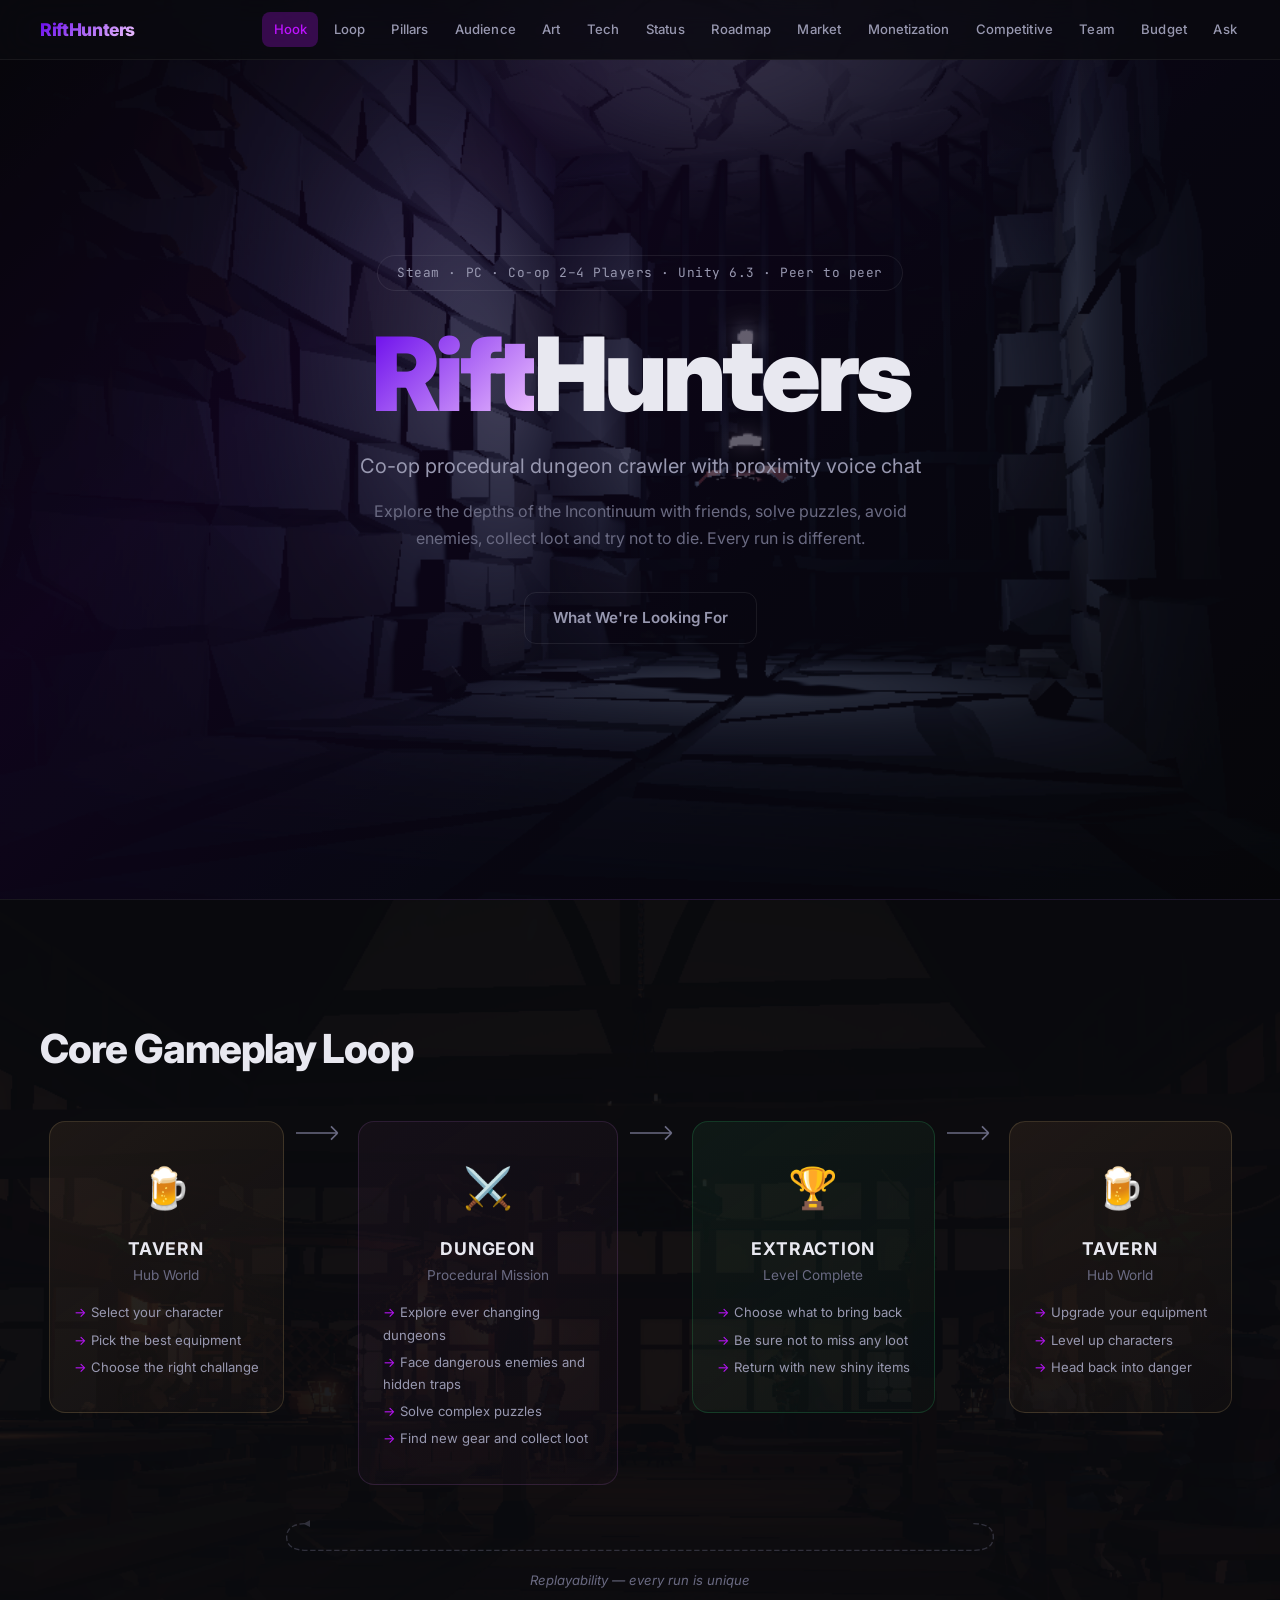
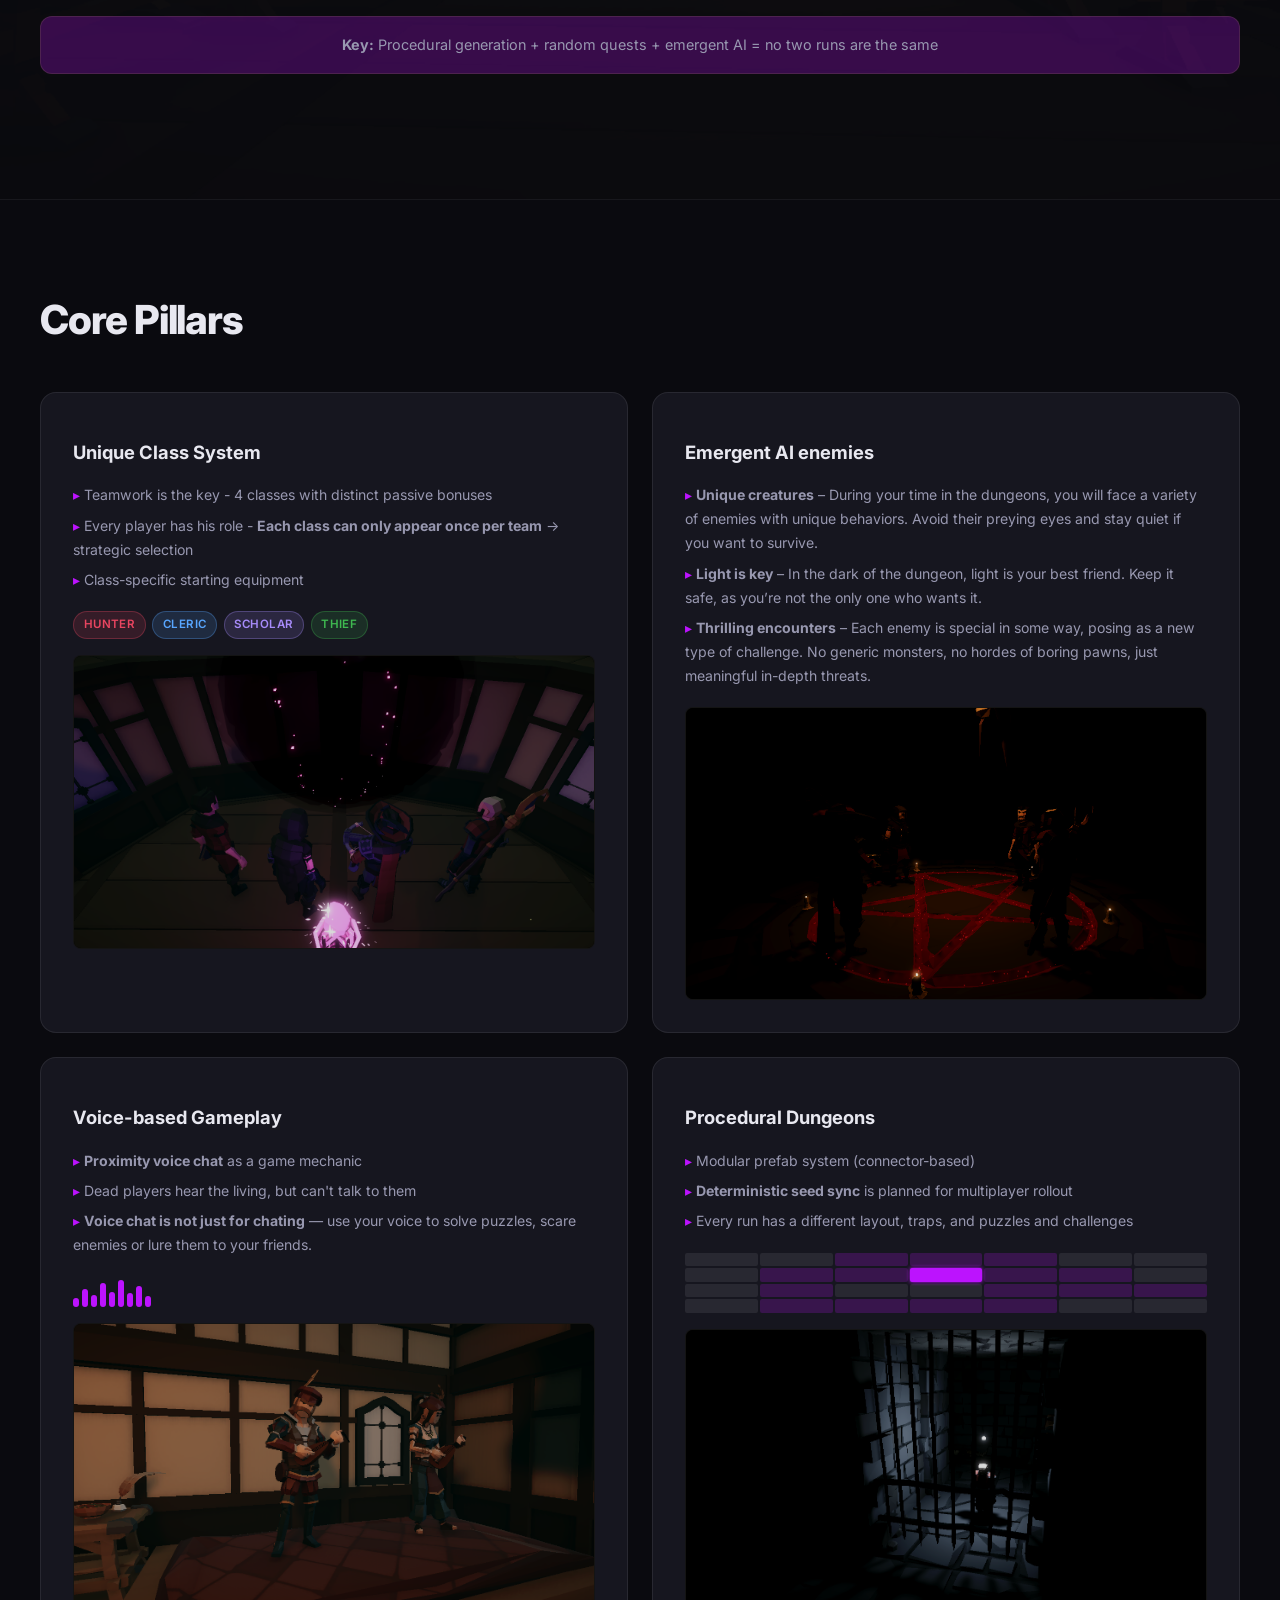
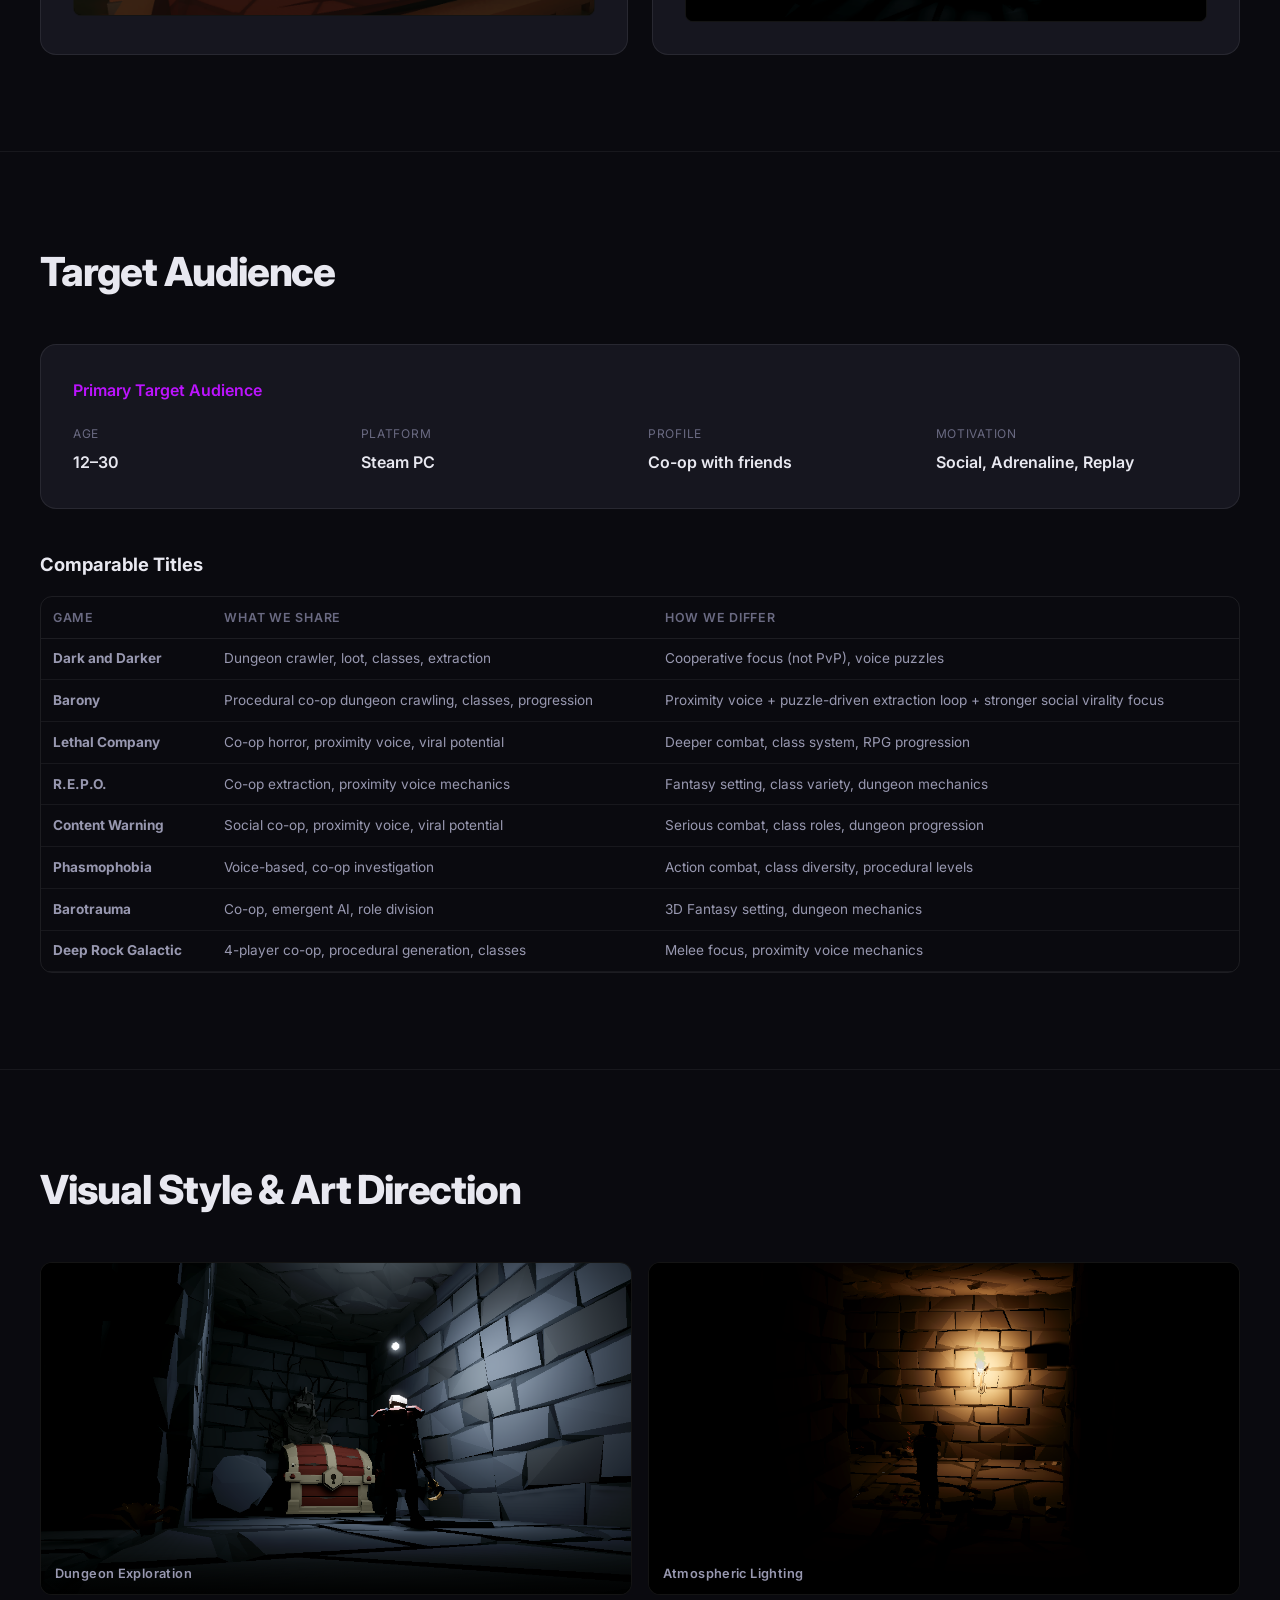
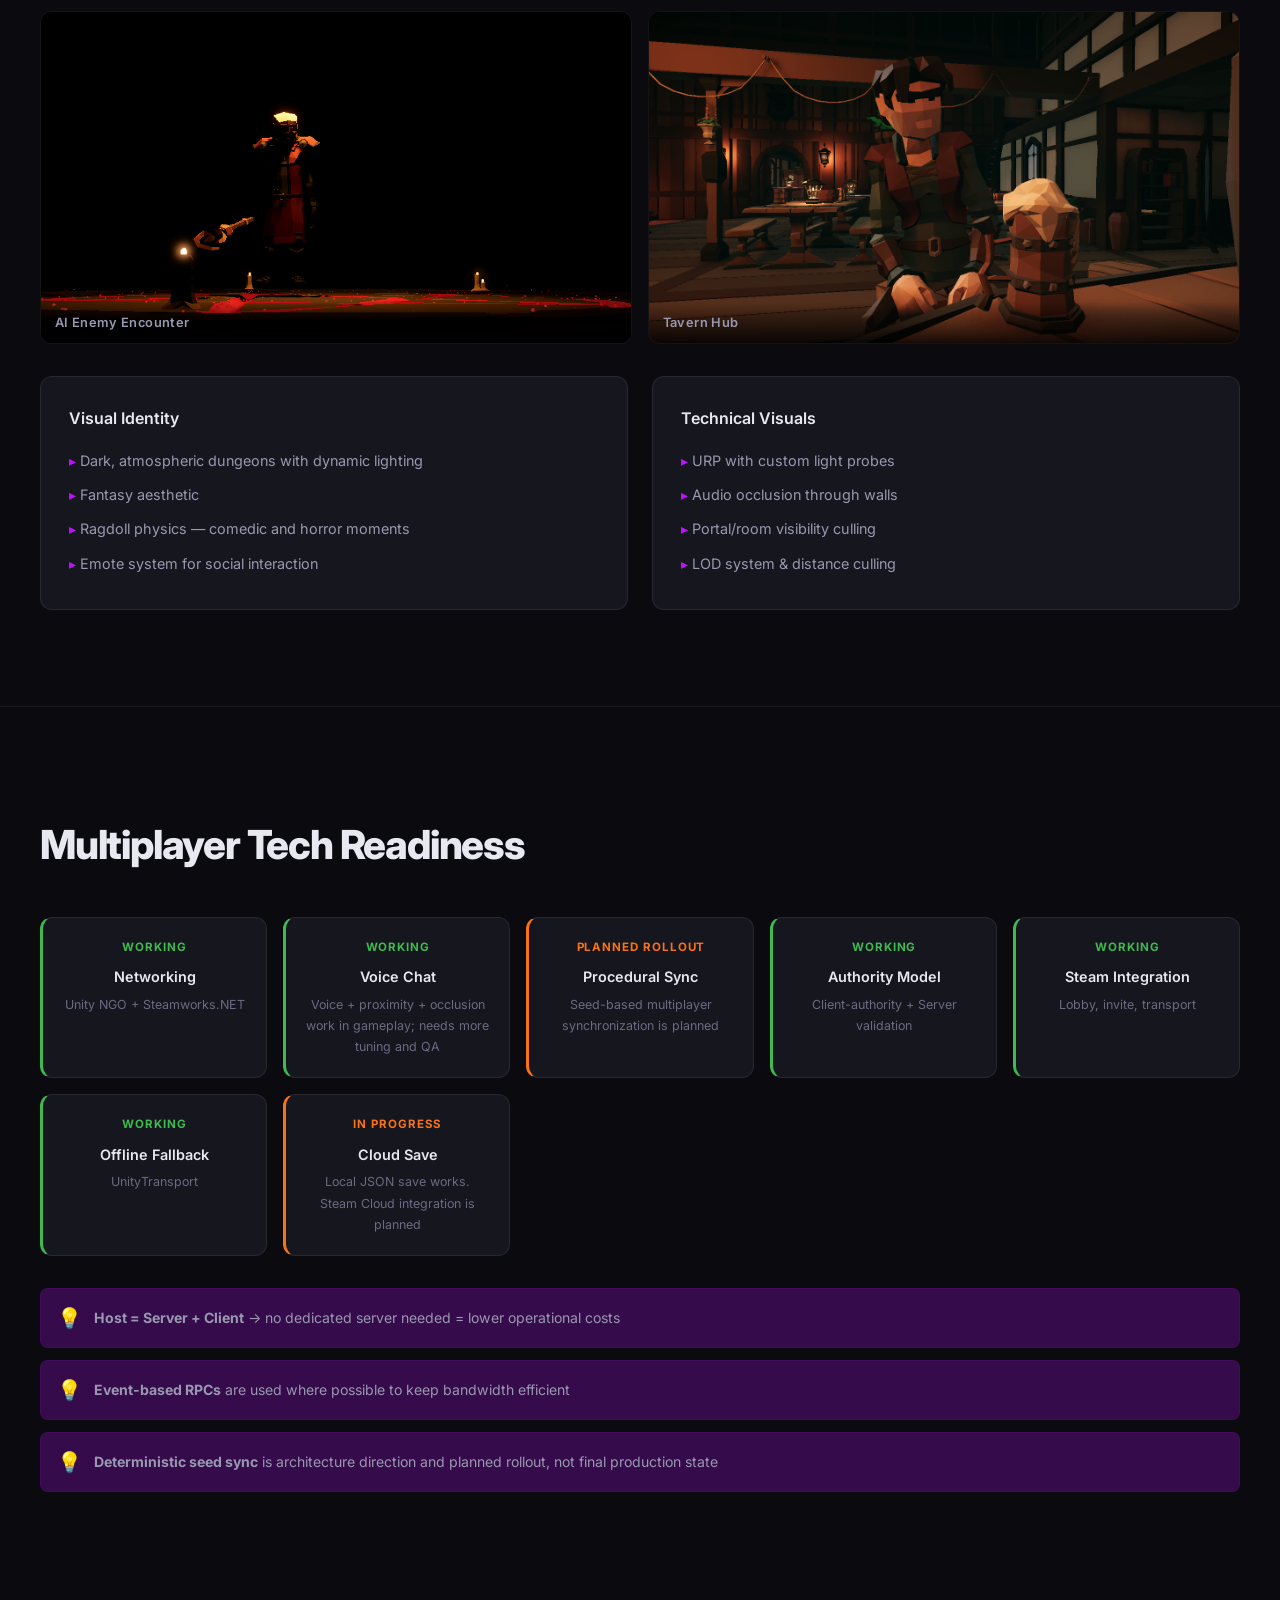
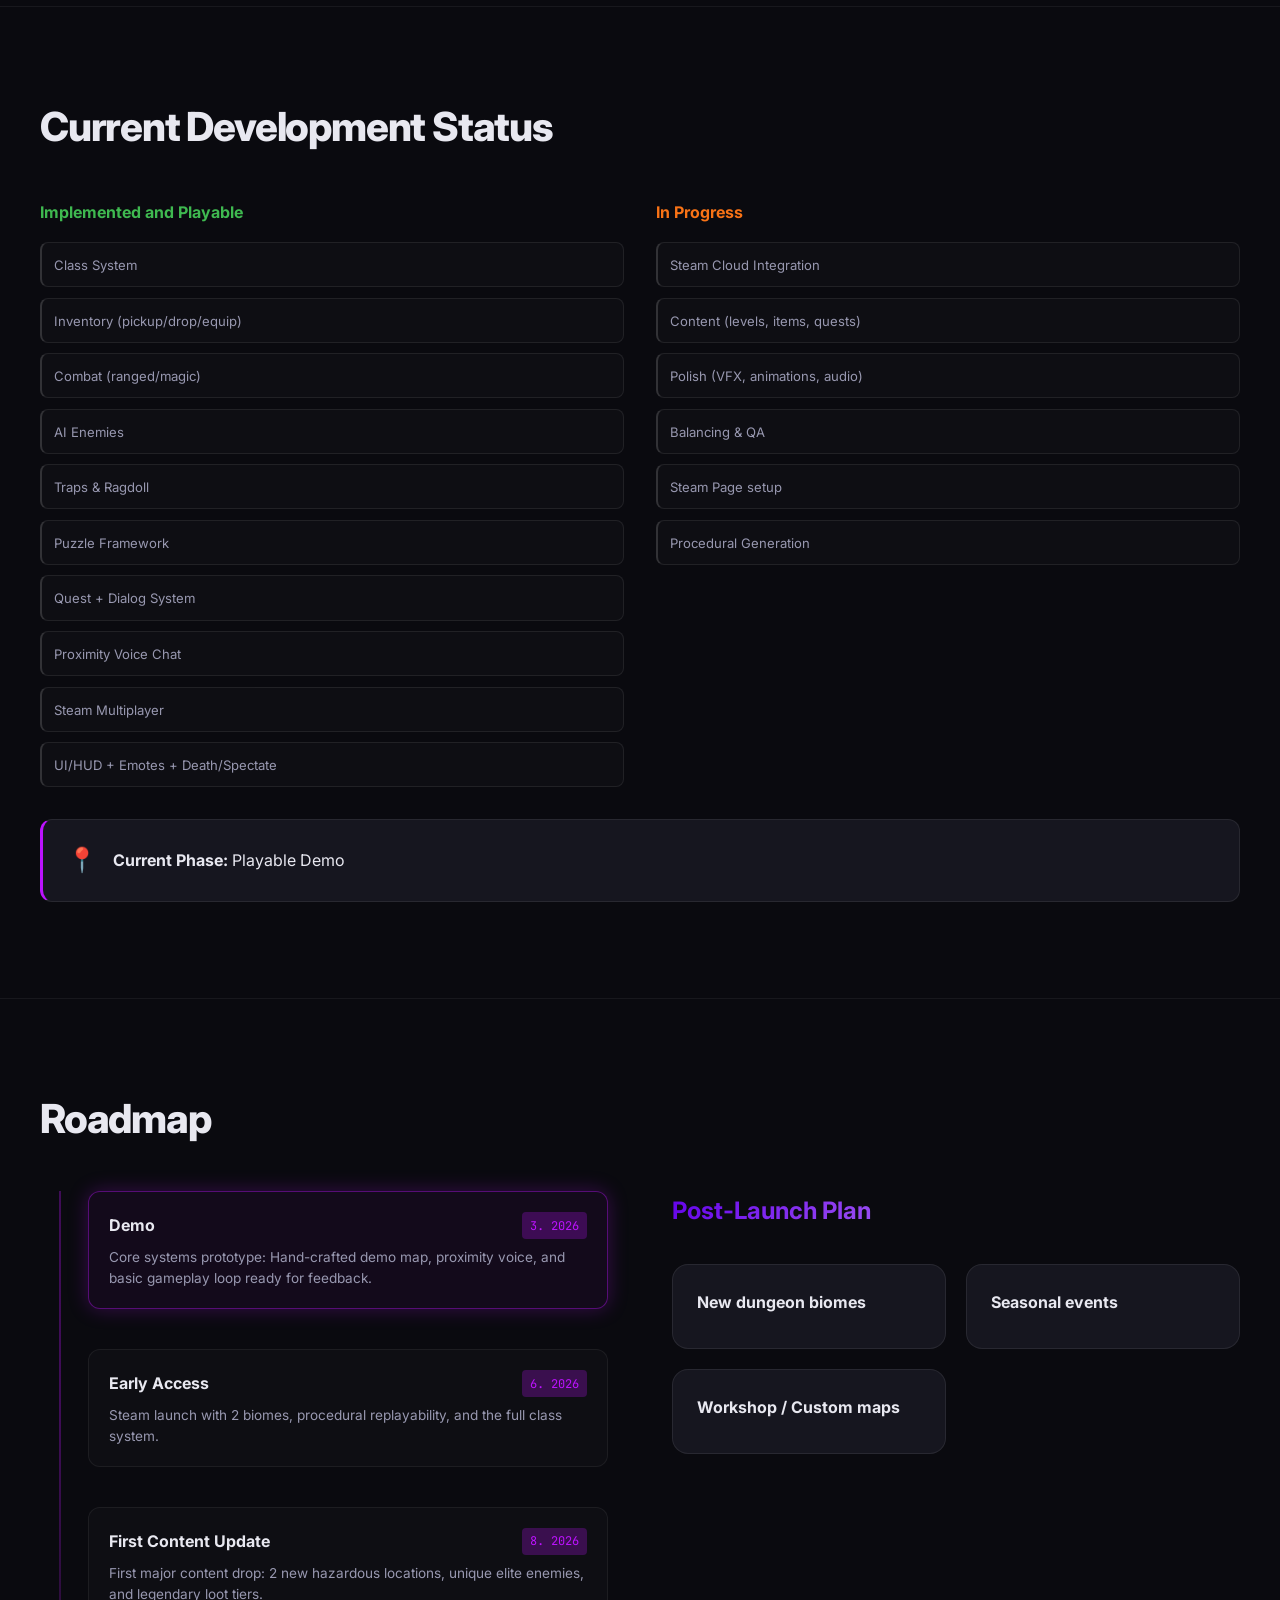
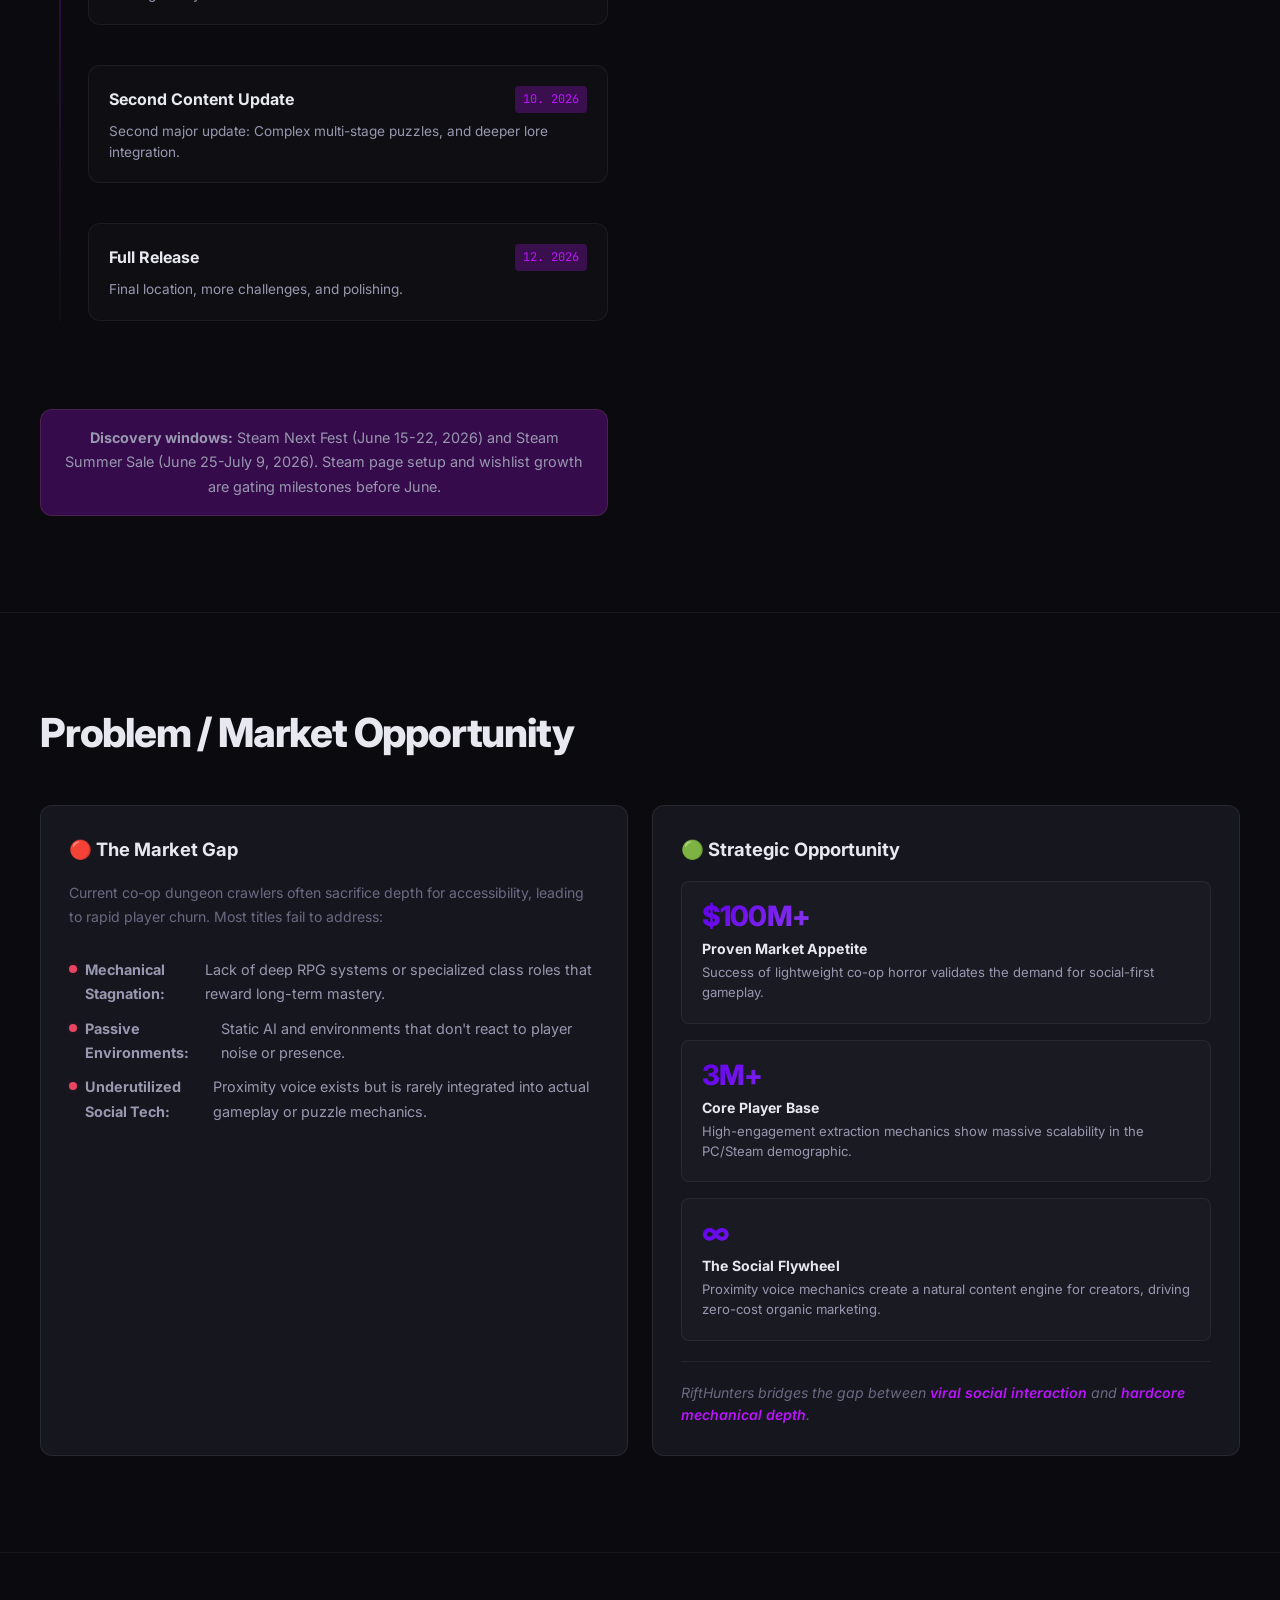
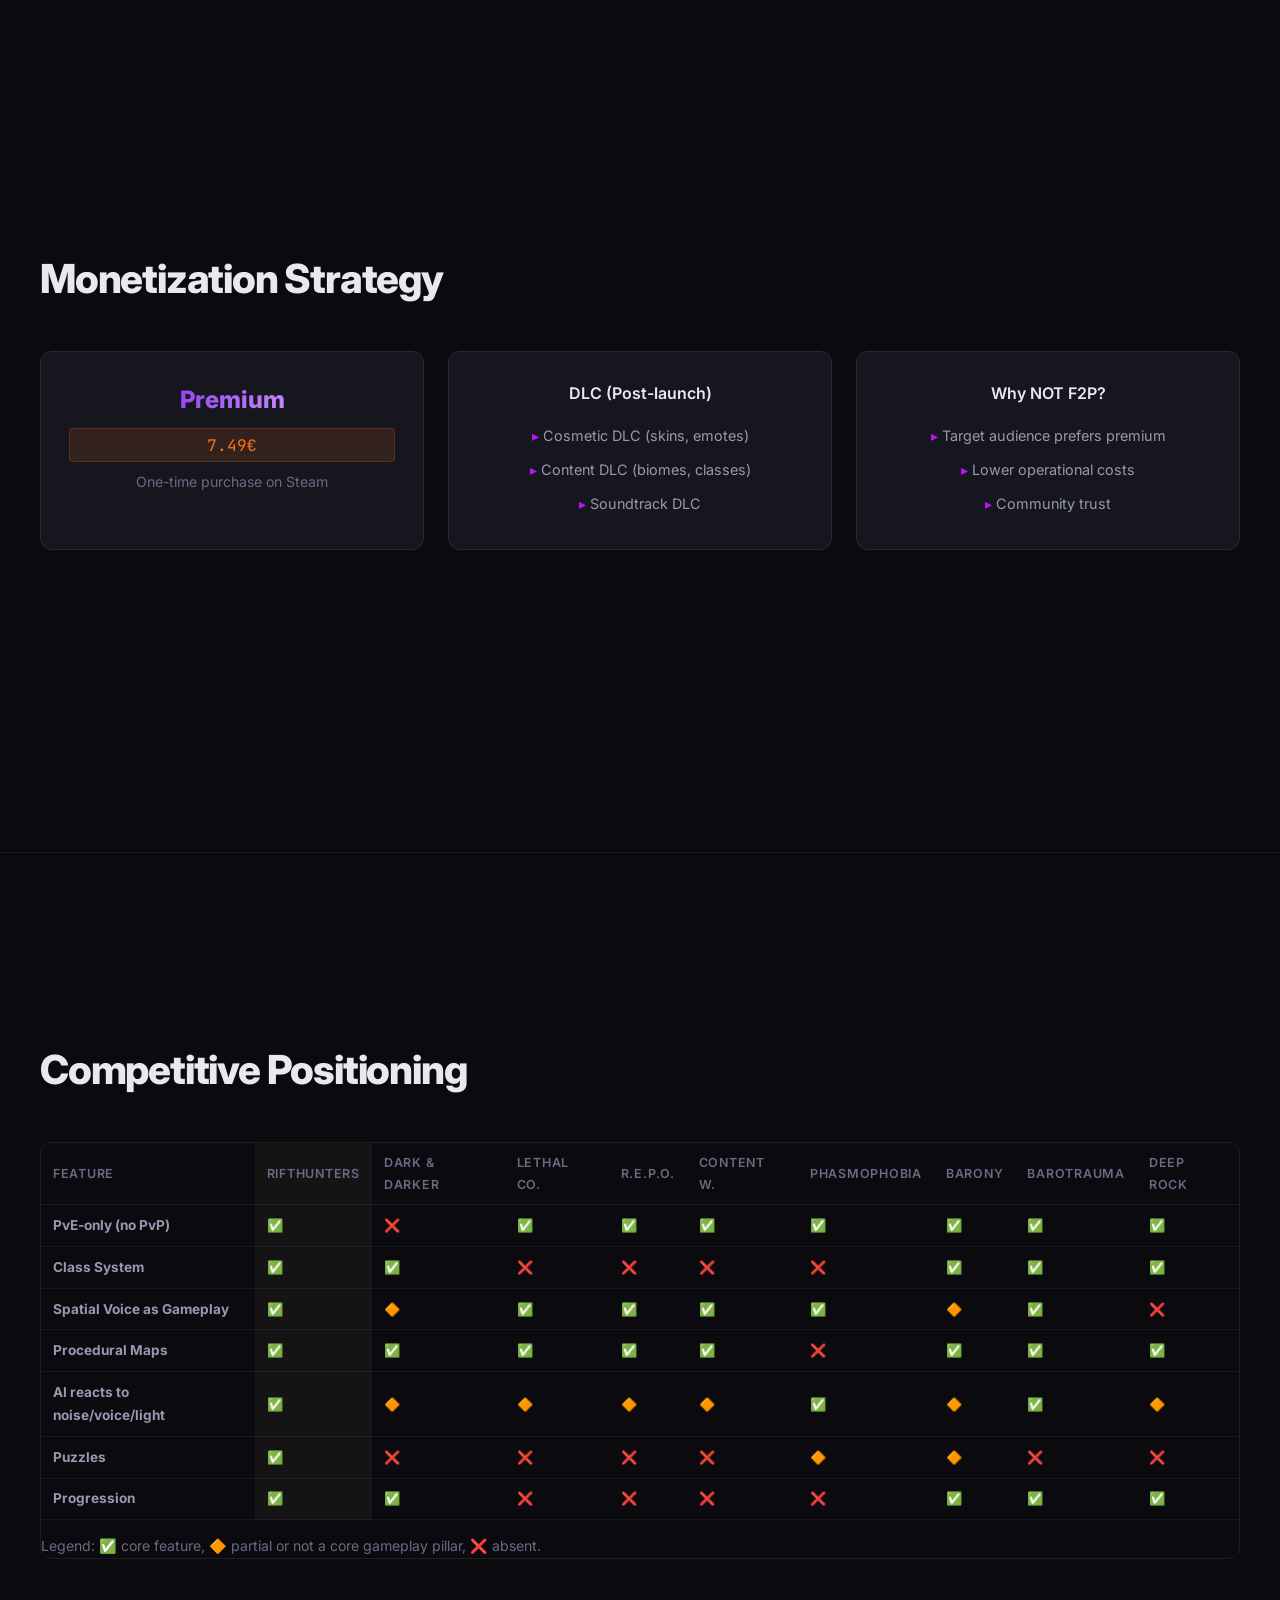
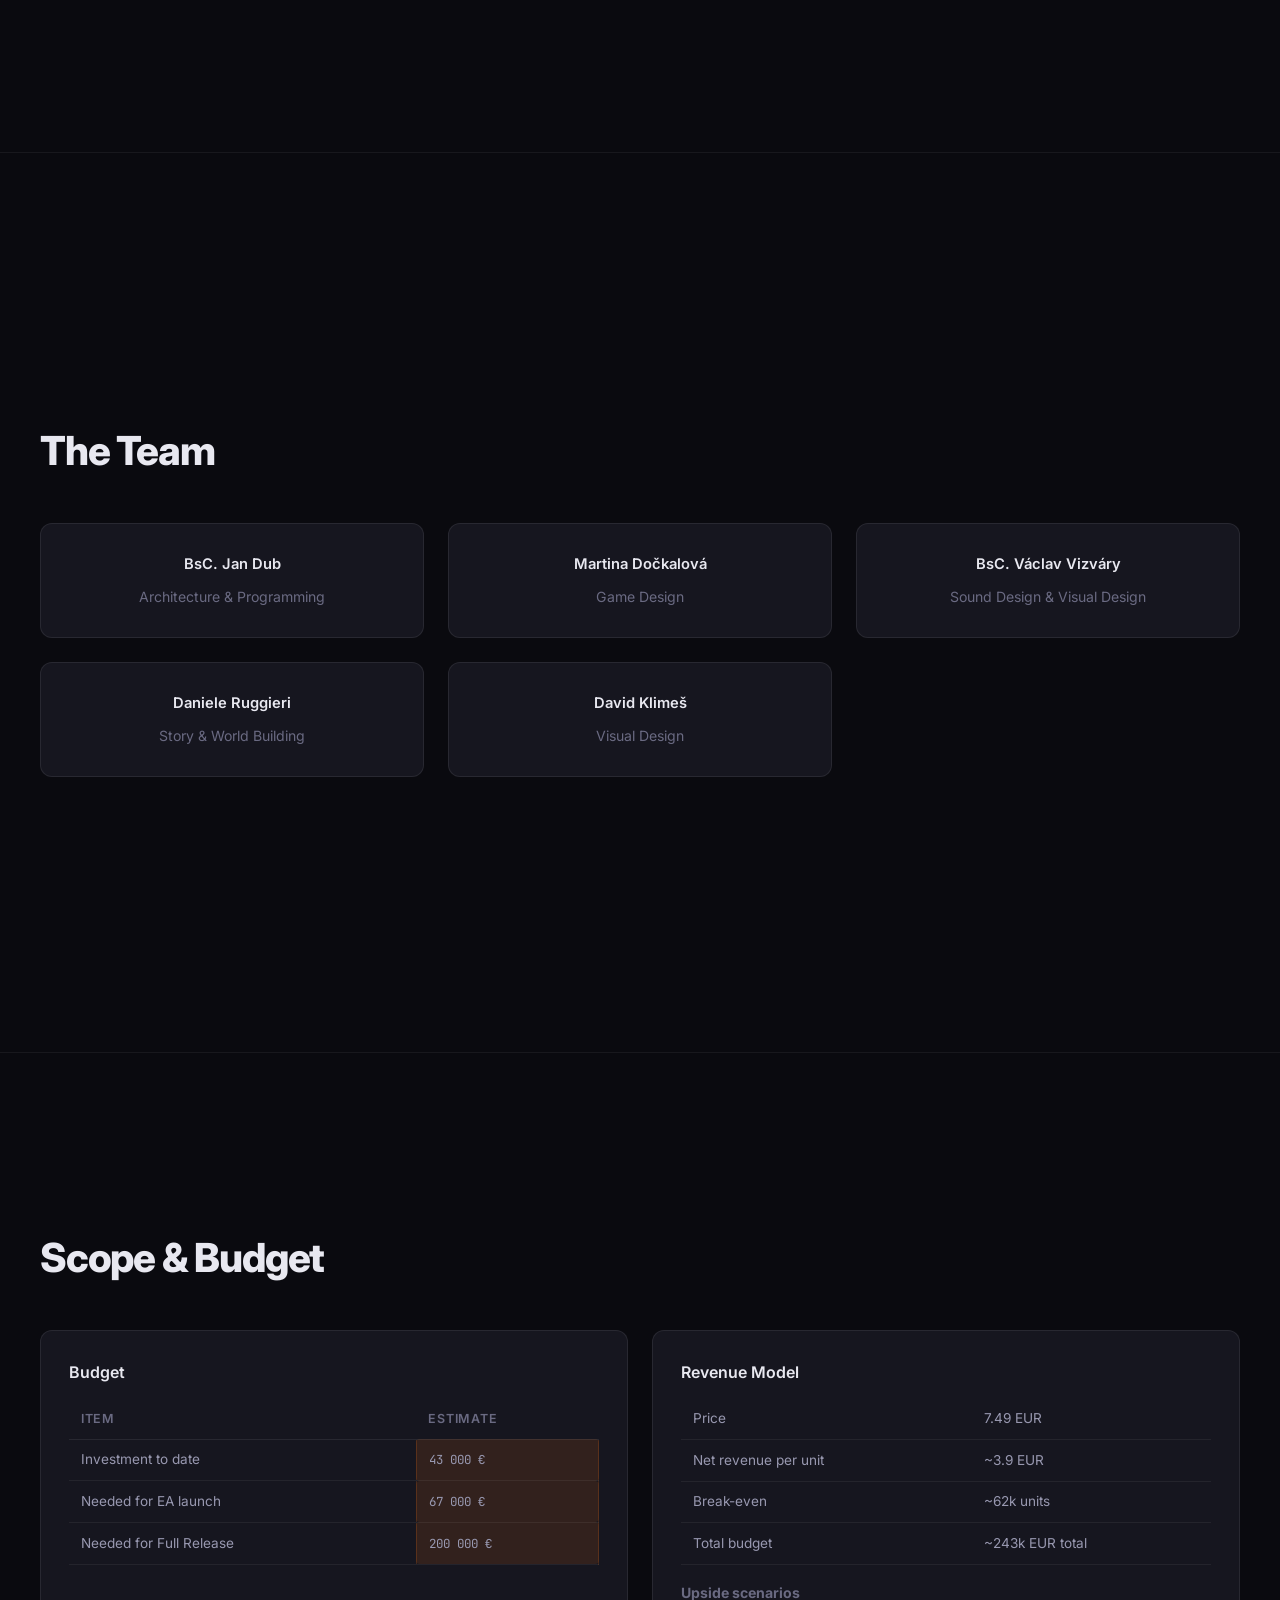
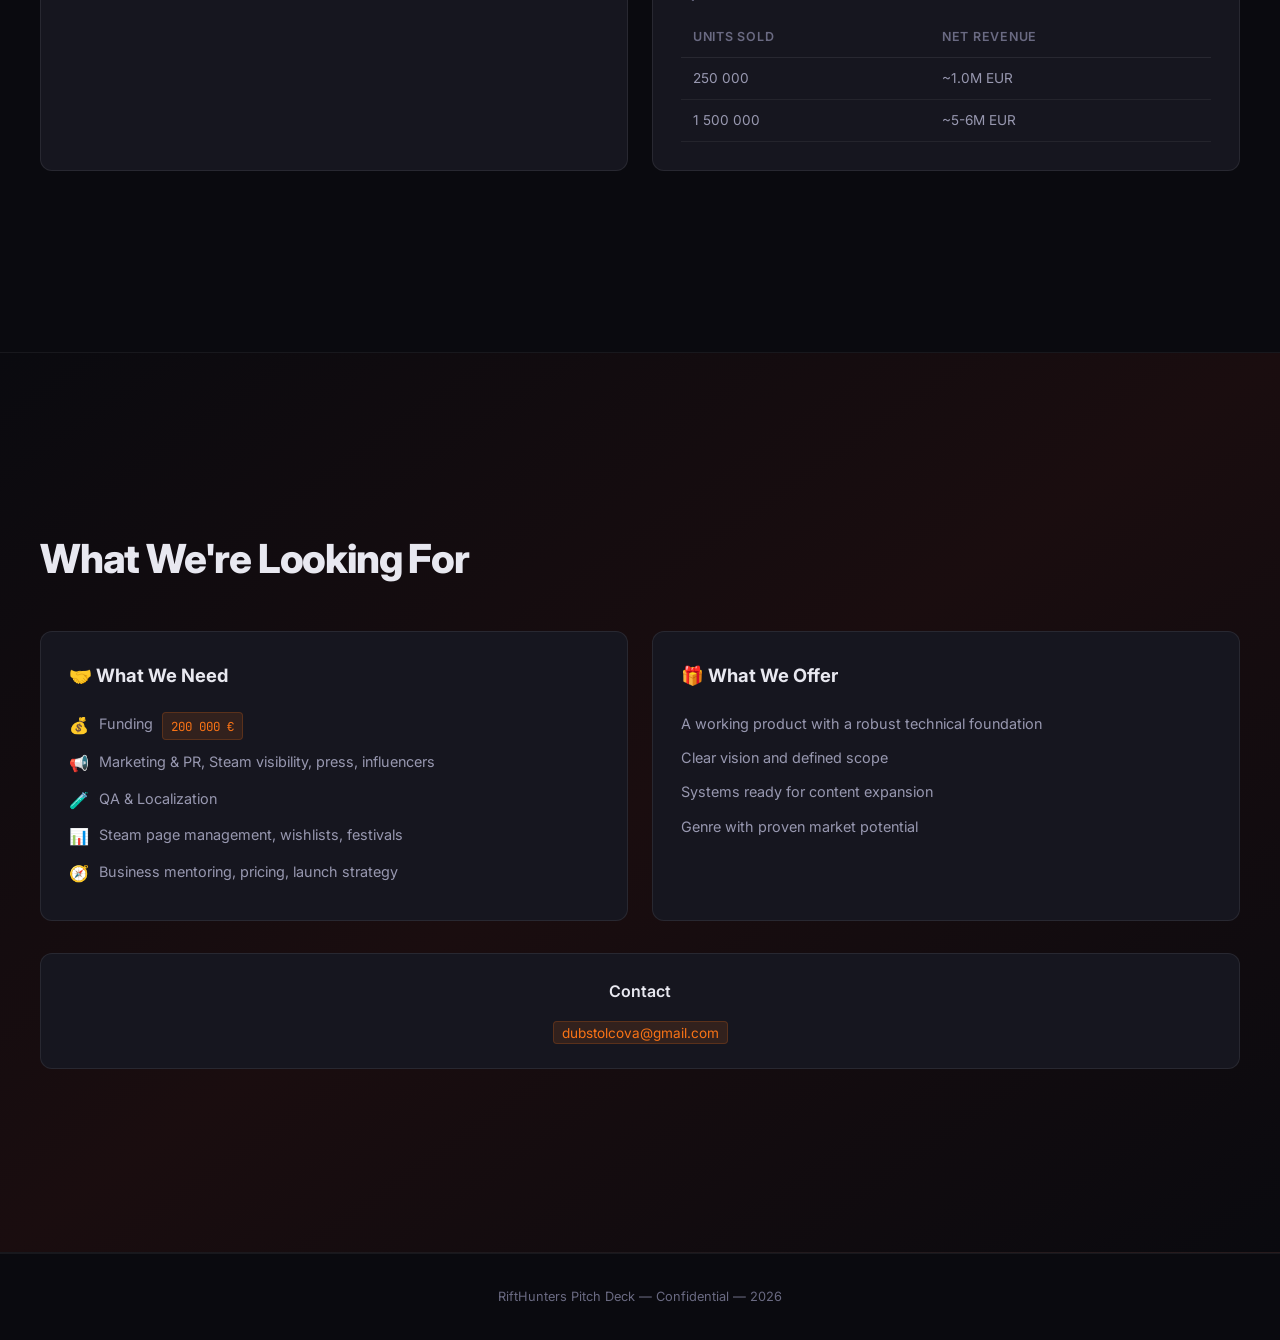
==== RiftHunters/index.html @ d4dbb793 "fix" ====
<!DOCTYPE html>
<html lang="en">

<head>
    <meta charset="UTF-8">
    <meta name="viewport" content="width=device-width, initial-scale=1.0">
    <title>RiftHunters — Pitch Deck</title>
    <meta name="description"
        content="RiftHunters: Co-op procedural dungeon crawler with proximity voice chat and emergent AI. Pitch Deck for Steam publishers.">
    <link rel="preconnect" href="https://fonts.googleapis.com">
    <link rel="preconnect" href="https://fonts.gstatic.com" crossorigin>
    <link
        href="https://fonts.googleapis.com/css2?family=Inter:wght@300;400;500;600;700;800;900&family=JetBrains+Mono:wght@400;500&display=swap"
        rel="stylesheet">
    <link rel="stylesheet" href="style.css">
</head>

<body>
    <!-- Navigation -->
    <nav class="nav" id="main-nav">
        <div class="nav-brand">
            <span class="nav-logo"></span>
            <span class="nav-title">RiftHunters</span>
        </div>
        <div class="nav-links" id="nav-links">
            <a href="#hook" class="nav-link">Hook</a>
            <a href="#loop" class="nav-link">Loop</a>
            <a href="#pillars" class="nav-link">Pillars</a>
            <a href="#audience" class="nav-link">Audience</a>
            <a href="#art" class="nav-link">Art</a>
            <a href="#tech" class="nav-link">Tech</a>
            <a href="#status" class="nav-link">Status</a>
            <a href="#roadmap" class="nav-link">Roadmap</a>
            <a href="#market" class="nav-link">Market</a>
            <a href="#monetization" class="nav-link">Monetization</a>
            <a href="#competitive" class="nav-link">Competitive</a>
            <a href="#team" class="nav-link">Team</a>
            <a href="#budget" class="nav-link">Budget</a>
            <a href="#ask" class="nav-link">Ask</a>
        </div>
        <button class="nav-toggle" id="nav-toggle" aria-label="Toggle navigation">
            <span></span><span></span><span></span>
        </button>
    </nav>

    <!-- Progress Bar -->
    <div class="progress-bar" id="progress-bar"></div>

    <main>

        <!-- SLIDE 1 — Hook -->
        <section class="slide slide-hero" id="hook" style="position:relative; overflow:hidden;">
            <div class="hero-bg-image"
                style="position:absolute;inset:0;background-image:url('assets/Screenshot 2026-03-02 180837.png');background-size:cover;background-position:center;opacity:0.35;z-index:0;">
            </div>
            <div class="hero-particles" id="hero-particles"></div>
            <div class="slide-content hero-content">
                <div class="hero-badge">Steam · PC · Co-op 2–4 Players · Unity 6.3 · Peer to peer</div>
                <h1 class="hero-title">
                    <span class="hero-title-accent">Rift</span>Hunters
                </h1>
                <p class="hero-tagline">Co-op procedural dungeon crawler with proximity voice chat</p>
                <p class="hero-desc">Explore the depths of the Incontinuum with friends, solve puzzles, avoid
                    enemies, collect loot and try not to die. Every run is different.</p>
                <div class="hero-cta">
                    <a href="#ask" class="btn btn-ghost">What We're Looking For</a>
                </div>
            </div>
        </section>

        <!-- SLIDE 2 — Game Loop -->
        <section class="slide" id="loop" style="position:relative;overflow:hidden;">
            <div class="loop-bg"
                style="position:absolute;inset:0;background-image:url('assets/Screenshot 2026-03-03 230845.png');background-size:cover;background-position:center;opacity:0.08;z-index:0;">
            </div>
            <div class="slide-content" style="position:relative;z-index:1;">
                <div class="slide-header">
                    <h2>Core Gameplay Loop</h2>
                </div>
                <div class="loop-flow">
                    <div class="loop-node loop-taverna">
                        <div class="loop-icon">🍺</div>
                        <h3>TAVERN</h3>
                        <p>Hub World</p>
                        <ul class="loop-details">
                            <li>Select your character</li>
                            <li>Pick the best equipment</li>
                            <li>Choose the right challange</li>
                        </ul>
                    </div>
                    <div class="loop-arrow">
                        <svg viewBox="0 0 60 24" fill="none">
                            <path d="M0 12h50m0 0l-8-8m8 8l-8 8" stroke="currentColor" stroke-width="2" />
                        </svg>
                    </div>
                    <div class="loop-node loop-dungeon">
                        <div class="loop-icon">⚔️</div>
                        <h3>DUNGEON</h3>
                        <p>Procedural Mission</p>
                        <ul class="loop-details">
                            <li>Explore ever changing dungeons</li>
                            <li>Face dangerous enemies and hidden traps</li>
                            <li>Solve complex puzzles</li>
                            <li>Find new gear and collect loot</li>
                        </ul>
                    </div>
                    <div class="loop-arrow">
                        <svg viewBox="0 0 60 24" fill="none">
                            <path d="M0 12h50m0 0l-8-8m8 8l-8 8" stroke="currentColor" stroke-width="2" />
                        </svg>
                    </div>
                    <div class="loop-node loop-extract">
                        <div class="loop-icon">🏆</div>
                        <h3>EXTRACTION</h3>
                        <p>Level Complete</p>
                        <ul class="loop-details">
                            <li>Choose what to bring back</li>
                            <li>Be sure not to miss any loot</li>
                            <li>Return with new shiny items</li>
                        </ul>
                    </div>
                    <div class="loop-arrow">
                        <svg viewBox="0 0 60 24" fill="none">
                            <path d="M0 12h50m0 0l-8-8m8 8l-8 8" stroke="currentColor" stroke-width="2" />
                        </svg>
                    </div>
                    <div class="loop-node loop-taverna">
                        <div class="loop-icon">🍺</div>
                        <h3>TAVERN</h3>
                        <p>Hub World</p>
                        <ul class="loop-details">
                            <li>Upgrade your equipment</li>
                            <li>Level up characters</li>
                            <li>Head back into danger</li>
                        </ul>
                    </div>
                </div>
                <div class="loop-return">
                    <svg viewBox="0 0 1100 60" fill="none" class="loop-return-svg">
                        <path d="M1050 10 Q1080 10 1080 30 Q1080 50 1050 50 L50 50 Q20 50 20 30 Q20 10 50 10"
                            stroke="currentColor" stroke-width="2" stroke-dasharray="8 4" fill="none" />
                        <polygon points="55,5 45,10 55,15" fill="currentColor" />
                    </svg>
                    <span class="loop-return-label">Replayability — every run is unique</span>
                </div>
                <div class="highlight-box">
                    <strong>Key:</strong> Procedural generation + random quests + emergent AI = no two runs are the same
                </div>
            </div>
        </section>

        <!-- SLIDE 3 — Core Pillars -->
        <section class="slide" id="pillars">
            <div class="slide-content">
                <div class="slide-header">
                    <h2>Core Pillars</h2>
                </div>
                <div class="grid grid-2">
                    <div class="pillar-card" data-pillar="1">
                        <div class="pillar-icon"></div>
                        <h3>Unique Class System</h3>
                        <ul>
                            <li>Teamwork is the key - 4 classes with distinct passive bonuses</li>
                            <li>Every player has his role - <strong>Each class can only appear once per team</strong> →
                                strategic selection</li>
                            <li>Class-specific starting equipment</li>
                        </ul>
                        <div class="pillar-classes">
                            <span class="class-badge hunter">Hunter</span>
                            <span class="class-badge cleric">Cleric</span>
                            <span class="class-badge scholar">Scholar</span>
                            <span class="class-badge thief">Thief</span>
                        </div>
                        <div class="pillar-screenshot">
                            <img src="assets/Screenshot 2026-03-03 230819.png" alt="4 players with classes in tavern"
                                loading="lazy">
                        </div>
                    </div>
                    <div class="pillar-card" data-pillar="2">
                        <div class="pillar-icon"></div>
                        <h3>Emergent AI enemies</h3>
                        <ul>
                            <li><strong>Unique creatures</strong> – During your time in the dungeons, you will face a
                                variety of enemies with unique behaviors. Avoid their preying eyes and stay quiet if you
                                want to survive.</li>
                            <li><strong>Light is key</strong> – In the dark of the dungeon, light is your best friend.
                                Keep it safe, as you’re not the only one who wants it.</li>
                            <li><strong>Thrilling encounters</strong> – Each enemy is special in some way, posing as a
                                new type of challenge. No generic monsters, no hordes of boring pawns, just meaningful
                                in-depth threats.</li>
                        </ul>
                        <div class="pillar-screenshot">
                            <img src="assets/Screenshot 2026-03-03 231348.png" alt="AI enemies in dungeon ritual"
                                loading="lazy">
                        </div>
                    </div>
                    <div class="pillar-card" data-pillar="3">
                        <div class="pillar-icon"></div>
                        <h3>Voice-based Gameplay</h3>
                        <ul>
                            <li><strong>Proximity voice chat</strong> as a game mechanic</li>
                            <li>Dead players hear the living, but can't talk to them</li>
                            <li><strong>Voice chat is not just for chating</strong> — use your voice to solve puzzles,
                                scare enemies or lure them to your friends.</li>
                        </ul>
                        <div class="voice-viz" id="voice-viz">
                            <div class="voice-bar"></div>
                            <div class="voice-bar"></div>
                            <div class="voice-bar"></div>
                            <div class="voice-bar"></div>
                            <div class="voice-bar"></div>
                            <div class="voice-bar"></div>
                            <div class="voice-bar"></div>
                            <div class="voice-bar"></div>
                            <div class="voice-bar"></div>
                        </div>
                        <div class="pillar-screenshot">
                            <img src="assets/Screenshot 2026-03-03 224436.png"
                                alt="Players in tavern playing music" loading="lazy">
                        </div>
                    </div>
                    <div class="pillar-card" data-pillar="4">
                        <div class="pillar-icon"></div>
                        <h3>Procedural Dungeons</h3>
                        <ul>
                            <li>Modular prefab system (connector-based)</li>
                            <li><strong>Deterministic seed sync</strong> is planned for multiplayer rollout</li>
                            <li>Every run has a different layout, traps, and puzzles and challenges</li>
                        </ul>
                        <div class="maze-preview" id="maze-preview"></div>
                        <div class="pillar-screenshot">
                            <img src="assets/Screenshot 2026-03-02 181000.png" alt="Looking through dungeon bars"
                                loading="lazy">
                        </div>
                    </div>
                </div>
            </div>
        </section>

        <!-- SLIDE 4 — Target Audience -->
        <section class="slide" id="audience">
            <div class="slide-content">
                <div class="slide-header">
                    <h2>Target Audience</h2>
                </div>
                <div class="audience-profile">
                    <div class="profile-card">
                        <h3>Primary Target Audience</h3>
                        <div class="profile-stats">
                            <div class="profile-stat"><span class="profile-label">Age</span><span
                                    class="profile-value">12–30</span></div>
                            <div class="profile-stat"><span class="profile-label">Platform</span><span
                                    class="profile-value">Steam PC</span></div>
                            <div class="profile-stat"><span class="profile-label">Profile</span><span
                                    class="profile-value">Co-op with friends</span></div>
                            <div class="profile-stat"><span class="profile-label">Motivation</span><span
                                    class="profile-value">Social, Adrenaline, Replay</span></div>
                        </div>
                    </div>
                </div>
                <h3 class="section-title">Comparable Titles</h3>
                <div class="comparison-table-wrapper">
                    <table class="data-table comparison-table">
                        <thead>
                            <tr>
                                <th>Game</th>
                                <th>What We Share</th>
                                <th>How We Differ</th>
                            </tr>
                        </thead>
                        <tbody>
                            <tr>
                                <td><strong>Dark and Darker</strong></td>
                                <td>Dungeon crawler, loot, classes, extraction</td>
                                <td>Cooperative focus (not PvP), voice puzzles</td>
                            </tr>
                            <tr>
                                <td><strong>Barony</strong></td>
                                <td>Procedural co-op dungeon crawling, classes, progression</td>
                                <td>Proximity voice + puzzle-driven extraction loop + stronger social virality focus
                                </td>
                            </tr>
                            <tr>
                                <td><strong>Lethal Company</strong></td>
                                <td>Co-op horror, proximity voice, viral potential</td>
                                <td>Deeper combat, class system, RPG progression</td>
                            </tr>
                            <tr>
                                <td><strong>R.E.P.O.</strong></td>
                                <td>Co-op extraction, proximity voice mechanics</td>
                                <td>Fantasy setting, class variety, dungeon mechanics</td>
                            </tr>
                            <tr>
                                <td><strong>Content Warning</strong></td>
                                <td>Social co-op, proximity voice, viral potential</td>
                                <td>Serious combat, class roles, dungeon progression</td>
                            </tr>
                            <tr>
                                <td><strong>Phasmophobia</strong></td>
                                <td>Voice-based, co-op investigation</td>
                                <td>Action combat, class diversity, procedural levels</td>
                            </tr>
                            <tr>
                                <td><strong>Barotrauma</strong></td>
                                <td>Co-op, emergent AI, role division</td>
                                <td>3D Fantasy setting, dungeon mechanics</td>
                            </tr>
                            <tr>
                                <td><strong>Deep Rock Galactic</strong></td>
                                <td>4-player co-op, procedural generation, classes</td>
                                <td>Melee focus, proximity voice mechanics</td>
                            </tr>
                        </tbody>
                    </table>
                </div>
            </div>
        </section>

        <!-- SLIDE 5 — Art Direction -->
        <section class="slide" id="art">
            <div class="slide-content">
                <div class="slide-header">
                    <h2>Visual Style & Art Direction</h2>
                </div>
                <div class="art-grid">
                    <div class="art-screenshot">
                        <img src="assets/Screenshot 2026-03-02 180728.png" alt="Player in dark dungeon corridor"
                            loading="lazy">
                        <div class="art-screenshot-label">Dungeon Exploration</div>
                    </div>
                    <div class="art-screenshot">
                        <img src="assets/Screenshot 2026-03-02 180534.png" alt="Dungeon atmosphere with torch"
                            loading="lazy">
                        <div class="art-screenshot-label">Atmospheric Lighting</div>
                    </div>
                    <div class="art-screenshot">
                        <img src="assets/Screenshot 2026-03-02 180327.png" alt="AI enemy encounter" loading="lazy">
                        <div class="art-screenshot-label">AI Enemy Encounter</div>
                    </div>
                    <div class="art-screenshot">
                        <img src="assets/Screenshot 2026-03-03 224326.png" alt="Tavern Hub world" loading="lazy">
                        <div class="art-screenshot-label">Tavern Hub</div>
                    </div>
                </div>
                <div class="grid grid-2" style="margin-top:2rem;">
                    <div class="card">
                        <h4>Visual Identity</h4>
                        <ul>
                            <li>Dark, atmospheric dungeons with dynamic lighting</li>
                            <li>Fantasy aesthetic</li>
                            <li>Ragdoll physics — comedic and horror moments</li>
                            <li>Emote system for social interaction</li>
                        </ul>
                    </div>
                    <div class="card">
                        <h4>Technical Visuals</h4>
                        <ul>
                            <li>URP with custom light probes</li>
                            <li>Audio occlusion through walls</li>
                            <li>Portal/room visibility culling</li>
                            <li>LOD system & distance culling</li>
                        </ul>
                    </div>
                </div>
            </div>
        </section>

        <!-- SLIDE 6 — Tech Readiness -->
        <section class="slide" id="tech">
            <div class="slide-content">
                <div class="slide-header">
                    <h2>Multiplayer Tech Readiness</h2>
                </div>
                <div class="tech-grid">
                    <div class="tech-item done">
                        <div class="tech-status">Working</div>
                        <h4>Networking</h4>
                        <p>Unity NGO + Steamworks.NET</p>
                    </div>
                    <div class="tech-item done">
                        <div class="tech-status">Working</div>
                        <h4>Voice Chat</h4>
                        <p>Voice + proximity + occlusion work in gameplay; needs more tuning and QA</p>
                    </div>
                    <div class="tech-item partial">
                        <div class="tech-status">Planned rollout</div>
                        <h4>Procedural Sync</h4>
                        <p>Seed-based multiplayer synchronization is planned</p>
                    </div>
                    <div class="tech-item done">
                        <div class="tech-status">Working</div>
                        <h4>Authority Model</h4>
                        <p>Client-authority + Server validation</p>
                    </div>
                    <div class="tech-item done">
                        <div class="tech-status">Working</div>
                        <h4>Steam Integration</h4>
                        <p>Lobby, invite, transport</p>
                    </div>
                    <div class="tech-item done">
                        <div class="tech-status">Working</div>
                        <h4>Offline Fallback</h4>
                        <p>UnityTransport</p>
                    </div>
                    <div class="tech-item partial">
                        <div class="tech-status">In progress</div>
                        <h4>Cloud Save</h4>
                        <p>Local JSON save works. Steam Cloud integration is planned</p>
                    </div>
                </div>
                <div class="tech-highlights">
                    <div class="highlight-item">
                        <span class="highlight-icon">💡</span>
                        <span><strong>Host = Server + Client</strong> → no dedicated server needed = lower operational
                            costs</span>
                    </div>
                    <div class="highlight-item">
                        <span class="highlight-icon">💡</span>
                        <span><strong>Event-based RPCs</strong> are used where possible to keep bandwidth
                            efficient</span>
                    </div>
                    <div class="highlight-item">
                        <span class="highlight-icon">💡</span>
                        <span><strong>Deterministic seed sync</strong> is architecture direction and planned rollout,
                            not final production state</span>
                    </div>
                </div>
            </div>
        </section>

        <!-- SLIDE 7 — Development Status -->
        <section class="slide" id="status">
            <div class="slide-content">
                <div class="slide-header">
                    <h2>Current Development Status</h2>
                </div>
                <div class="status-sections">
                    <div class="status-section">
                        <h3 class="status-done-title">Implemented and Playable</h3>
                        <div class="status-bar-grid">
                            <div class="status-bar-item" data-progress="80">
                                <span class="sbar-label">Class System</span>
                            </div>
                            <div class="status-bar-item" data-progress="75">
                                <span class="sbar-label">Inventory (pickup/drop/equip)</span>
                            </div>
                            <div class="status-bar-item" data-progress="70">
                                <span class="sbar-label">Combat (ranged/magic)</span>
                            </div>
                            <div class="status-bar-item" data-progress="65">
                                <span class="sbar-label">AI Enemies</span>
                            </div>
                            <div class="status-bar-item" data-progress="70">
                                <span class="sbar-label">Traps & Ragdoll</span>
                            </div>
                            <div class="status-bar-item" data-progress="65">
                                <span class="sbar-label">Puzzle Framework</span>
                            </div>
                            <div class="status-bar-item" data-progress="70">
                                <span class="sbar-label">Quest + Dialog System</span>
                            </div>
                            <div class="status-bar-item" data-progress="75">
                                <span class="sbar-label">Proximity Voice Chat</span>
                            </div>
                            <div class="status-bar-item" data-progress="70">
                                <span class="sbar-label">Steam Multiplayer</span>
                            </div>
                            <div class="status-bar-item" data-progress="70">
                                <span class="sbar-label">UI/HUD + Emotes + Death/Spectate</span>
                            </div>
                        </div>
                    </div>
                    <div class="status-section">
                        <h3 class="status-wip-title">In Progress</h3>
                        <div class="status-bar-grid">
                            <div class="status-bar-item" data-progress="40">
                                <span class="sbar-label">Steam Cloud Integration</span>
                            </div>
                            <div class="status-bar-item" data-progress="30">
                                <span class="sbar-label">Content (levels, items, quests)</span>
                            </div>
                            <div class="status-bar-item" data-progress="20">
                                <span class="sbar-label">Polish (VFX, animations, audio)</span>
                            </div>
                            <div class="status-bar-item" data-progress="15">
                                <span class="sbar-label">Balancing & QA</span>
                            </div>
                            <div class="status-bar-item" data-progress="0">
                                <span class="sbar-label">Steam Page setup</span>
                            </div>
                            <div class="status-bar-item" data-progress="55">
                                <span class="sbar-label">Procedural Generation</span>
                            </div>
                        </div>
                    </div>
                </div>
                <div class="phase-callout">
                    <span class="phase-icon">📍</span>
                    <div>
                        <strong>Current Phase:</strong> Playable Demo<br>
                    </div>
                </div>
            </div>
        </section>

        <!-- SLIDE 8 — Roadmap -->
        <section class="slide" id="roadmap">
            <div class="slide-content">
                <div class="slide-header">
                    <h2>Roadmap</h2>
                </div>
                <div class="roadmap-fancy">
                    <div class="timeline-v2">
                        <div class="tm-item tm-active">
                            <div class="tm-marker"></div>
                            <div class="tm-content">
                                <div class="tm-header">
                                    <h4>Demo</h4>
                                    <span class="tm-date">3. 2026</span>
                                </div>
                                <p>Core systems prototype: Hand-crafted demo map, proximity voice, and basic gameplay
                                    loop ready for feedback.</p>
                            </div>
                        </div>
                        <div class="tm-item">
                            <div class="tm-marker"></div>
                            <div class="tm-content">
                                <div class="tm-header">
                                    <h4>Early Access</h4>
                                    <span class="tm-date">6. 2026</span>
                                </div>
                                <p>Steam launch with 2 biomes, procedural replayability, and the full class system.</p>
                            </div>
                        </div>
                        <div class="tm-item">
                            <div class="tm-marker"></div>
                            <div class="tm-content">
                                <div class="tm-header">
                                    <h4>First Content Update</h4>
                                    <span class="tm-date">8. 2026</span>
                                </div>
                                <p>First major content drop: 2 new hazardous locations, unique elite enemies, and
                                    legendary loot tiers.</p>
                            </div>
                        </div>
                        <div class="tm-item">
                            <div class="tm-marker"></div>
                            <div class="tm-content">
                                <div class="tm-header">
                                    <h4>Second Content Update</h4>
                                    <span class="tm-date">10. 2026</span>
                                </div>
                                <p>Second major update: Complex multi-stage puzzles, and deeper lore integration.</p>
                            </div>
                        </div>
                        <div class="tm-item">
                            <div class="tm-marker"></div>
                            <div class="tm-content">
                                <div class="tm-header">
                                    <h4>Full Release</h4>
                                    <span class="tm-date">12. 2026</span>
                                </div>
                                <p>Final location, more challenges, and polishing.</p>
                            </div>
                        </div>
                    </div>

                    <div class="post-launch-fancy">
                        <h3>Post-Launch Plan</h3>
                        <div class="pl-grid">
                            <div class="pl-card">
                                <h5>New dungeon biomes</h5>
                            </div>
                            <div class="pl-card">
                                <h5>Seasonal events</h5>
                            </div>
                            <div class="pl-card">
                                <h5>Workshop / Custom maps</h5>
                            </div>
                        </div>
                    </div>
                    <div class="highlight-box">
                        <strong>Discovery windows:</strong> Steam Next Fest (June 15-22, 2026) and Steam Summer Sale
                        (June 25-July 9, 2026). Steam page setup and wishlist growth are gating milestones before June.
                    </div>
                </div>
            </div>
        </section>

        <!-- SLIDE 9 — Market -->
        <section class="slide" id="market">
            <div class="slide-content">
                <div class="slide-header">
                    <h2>Problem / Market Opportunity</h2>
                </div>
                <div class="grid grid-2">
                    <div class="card card-glow">
                        <h3 class="card-title">🔴 The Market Gap</h3>
                        <p class="muted" style="margin-bottom: 1.5rem;">Current co-op dungeon crawlers often sacrifice
                            depth for accessibility, leading to rapid player churn. Most titles fail to address:</p>
                        <ul class="feature-list">
                            <li><span class="dot dot-red"></span><strong>Mechanical Stagnation:</strong> Lack of deep
                                RPG systems or specialized class roles that reward long-term mastery.</li>
                            <li><span class="dot dot-red"></span><strong>Passive Environments:</strong> Static AI and
                                environments that don't react to player noise or presence.</li>
                            <li><span class="dot dot-red"></span><strong>Underutilized Social Tech:</strong> Proximity
                                voice exists but is rarely integrated into actual gameplay or puzzle mechanics.</li>
                        </ul>
                    </div>
                    <div class="card card-glow">
                        <h3 class="card-title">🟢 Strategic Opportunity</h3>
                        <div class="market-insights">
                            <div class="insight-item">
                                <span class="insight-value">$100M+</span>
                                <span class="insight-label"><strong>Proven Market Appetite</strong> Success of
                                    lightweight co-op horror validates the demand for social-first gameplay.</span>
                            </div>
                            <div class="insight-item">
                                <span class="insight-value">3M+</span>
                                <span class="insight-label"><strong>Core Player Base</strong> High-engagement extraction
                                    mechanics show massive scalability in the PC/Steam demographic.</span>
                            </div>
                            <div class="insight-item">
                                <span class="insight-value">∞</span>
                                <span class="insight-label"><strong>The Social Flywheel</strong> Proximity voice
                                    mechanics create a natural content engine for creators, driving zero-cost organic
                                    marketing.</span>
                            </div>
                        </div>
                        <div class="market-footer">
                            <p>RiftHunters bridges the gap between <strong>viral social interaction</strong> and
                                <strong>hardcore mechanical depth</strong>.
                            </p>
                        </div>
                    </div>
                </div>
            </div>
        </section>

        <!-- SLIDE 10 — Monetization -->
        <section class="slide" id="monetization">
            <div class="slide-content">
                <div class="slide-header">
                    <h2>Monetization Strategy</h2>
                </div>
                <div class="grid grid-3">
                    <div class="card card-center">
                        <div class="price-tag">Premium</div>
                        <p class="price-value todo-tag">7.49€</p>
                        <p class="muted">One-time purchase on Steam</p>
                    </div>
                    <div class="card card-center">
                        <h4>DLC (Post-launch)</h4>
                        <ul>
                            <li>Cosmetic DLC (skins, emotes)</li>
                            <li>Content DLC (biomes, classes)</li>
                            <li>Soundtrack DLC</li>
                        </ul>
                    </div>
                    <div class="card card-center">
                        <h4>Why NOT F2P?</h4>
                        <ul>
                            <li>Target audience prefers premium</li>
                            <li>Lower operational costs</li>
                            <li>Community trust</li>
                        </ul>
                    </div>
                </div>
            </div>
        </section>

        <!-- SLIDE 11 — Competitive Positioning -->
        <section class="slide" id="competitive">
            <div class="slide-content">
                <div class="slide-header">
                    <h2>Competitive Positioning</h2>
                </div>
                <div class="comparison-table-wrapper">
                    <table class="data-table feature-matrix">
                        <thead>
                            <tr>
                                <th>Feature</th>
                                <th class="highlight-col">RiftHunters</th>
                                <th>Dark & Darker</th>
                                <th>Lethal Co.</th>
                                <th>R.E.P.O.</th>
                                <th>Content W.</th>
                                <th>Phasmophobia</th>
                                <th>Barony</th>
                                <th>Barotrauma</th>
                                <th>Deep Rock</th>
                            </tr>
                        </thead>
                        <tbody>
                            <tr>
                                <td><strong>PvE-only (no PvP)</strong></td>
                                <td class="highlight-col"><span class="check yes">✅</span></td>
                                <td><span class="check no">❌</span></td>
                                <td><span class="check yes">✅</span></td>
                                <td><span class="check yes">✅</span></td>
                                <td><span class="check yes">✅</span></td>
                                <td><span class="check yes">✅</span></td>
                                <td><span class="check yes">✅</span></td>
                                <td><span class="check yes">✅</span></td>
                                <td><span class="check yes">✅</span></td>
                            </tr>
                            <tr>
                                <td><strong>Class System</strong></td>
                                <td class="highlight-col"><span class="check yes">✅</span></td>
                                <td><span class="check yes">✅</span></td>
                                <td><span class="check no">❌</span></td>
                                <td><span class="check no">❌</span></td>
                                <td><span class="check no">❌</span></td>
                                <td><span class="check no">❌</span></td>
                                <td><span class="check yes">✅</span></td>
                                <td><span class="check yes">✅</span></td>
                                <td><span class="check yes">✅</span></td>
                            </tr>
                            <tr>
                                <td><strong>Spatial Voice as Gameplay</strong></td>
                                <td class="highlight-col"><span class="check yes">✅</span></td>
                                <td><span class="check partial">🔶</span></td>
                                <td><span class="check yes">✅</span></td>
                                <td><span class="check yes">✅</span></td>
                                <td><span class="check yes">✅</span></td>
                                <td><span class="check yes">✅</span></td>
                                <td><span class="check partial">🔶</span></td>
                                <td><span class="check yes">✅</span></td>
                                <td><span class="check no">❌</span></td>
                            </tr>
                            <tr>
                                <td><strong>Procedural Maps</strong></td>
                                <td class="highlight-col"><span class="check yes">✅</span></td>
                                <td><span class="check yes">✅</span></td>
                                <td><span class="check yes">✅</span></td>
                                <td><span class="check yes">✅</span></td>
                                <td><span class="check yes">✅</span></td>
                                <td><span class="check no">❌</span></td>
                                <td><span class="check yes">✅</span></td>
                                <td><span class="check yes">✅</span></td>
                                <td><span class="check yes">✅</span></td>
                            </tr>
                            <tr>
                                <td><strong>AI reacts to noise/voice/light</strong></td>
                                <td class="highlight-col"><span class="check yes">✅</span></td>
                                <td><span class="check partial">🔶</span></td>
                                <td><span class="check partial">🔶</span></td>
                                <td><span class="check partial">🔶</span></td>
                                <td><span class="check partial">🔶</span></td>
                                <td><span class="check yes">✅</span></td>
                                <td><span class="check partial">🔶</span></td>
                                <td><span class="check yes">✅</span></td>
                                <td><span class="check partial">🔶</span></td>
                            </tr>
                            <tr>
                                <td><strong>Puzzles</strong></td>
                                <td class="highlight-col"><span class="check yes">✅</span></td>
                                <td><span class="check no">❌</span></td>
                                <td><span class="check no">❌</span></td>
                                <td><span class="check no">❌</span></td>
                                <td><span class="check no">❌</span></td>
                                <td><span class="check partial">🔶</span></td>
                                <td><span class="check partial">🔶</span></td>
                                <td><span class="check no">❌</span></td>
                                <td><span class="check no">❌</span></td>
                            </tr>
                            <tr>
                                <td><strong>Progression</strong></td>
                                <td class="highlight-col"><span class="check yes">✅</span></td>
                                <td><span class="check yes">✅</span></td>
                                <td><span class="check no">❌</span></td>
                                <td><span class="check no">❌</span></td>
                                <td><span class="check no">❌</span></td>
                                <td><span class="check no">❌</span></td>
                                <td><span class="check yes">✅</span></td>
                                <td><span class="check yes">✅</span></td>
                                <td><span class="check yes">✅</span></td>
                            </tr>
                        </tbody>
                    </table>
                    <p class="muted" style="margin-top: 0.85rem;">Legend: ✅ core feature, 🔶 partial or not a core
                        gameplay pillar, ❌ absent.</p>
                </div>
            </div>
        </section>

        <!-- SLIDE 12 — Team -->
        <section class="slide" id="team">
            <div class="slide-content">
                <div class="slide-header">
                    <h2>The Team</h2>
                </div>
                <div class="grid grid-3">
                    <div class="team-card">
                        <h4>BsC. Jan Dub</h4>
                        <p class="muted">Architecture & Programming</p>
                    </div>
                    <div class="team-card">
                        <h4>Martina Dočkalová</h4>
                        <p class="muted">Game Design</p>
                    </div>
                    <div class="team-card">
                        <h4>BsC. Václav Vizváry</h4>
                        <p class="muted">Sound Design & Visual Design</p>
                    </div>
                    <div class="team-card">
                        <h4>Daniele Ruggieri</h4>
                        <p class="muted">Story & World Building</p>
                    </div>
                    <div class="team-card">
                        <h4>David Klimeš</h4>
                        <p class="muted">Visual Design</p>
                    </div>
                </div>
            </div>
        </section>

        <!-- SLIDE 13 — Budget -->
        <section class="slide" id="budget">
            <div class="slide-content">
                <div class="slide-header">
                    <h2>Scope & Budget</h2>
                </div>
                <div class="grid grid-2">
                    <div class="card">
                        <h4>Budget</h4>
                        <table class="data-table">
                            <thead>
                                <tr>
                                    <th>Item</th>
                                    <th>Estimate</th>
                                </tr>
                            </thead>
                            <tbody>
                                <tr>
                                    <td>Investment to date</td>
                                    <td class="todo-tag">43 000 €</td>
                                </tr>
                                <tr>
                                    <td>Needed for EA launch</td>
                                    <td class="todo-tag">67 000 €</td>
                                </tr>
                                <tr>
                                    <td>Needed for Full Release</td>
                                    <td class="todo-tag">200 000 €</td>
                                </tr>
                            </tbody>
                        </table>
                    </div>
                    <div class="card">
                        <h4>Revenue Model</h4>
                        <table class="data-table">
                            <tbody>
                                <tr>
                                    <td>Price</td>
                                    <td>7.49 EUR</td>
                                </tr>
                                <tr>
                                    <td>Net revenue per unit</td>
                                    <td>~3.9 EUR</td>
                                </tr>
                                <tr>
                                    <td>Break-even</td>
                                    <td>~62k units</td>
                                </tr>
                                <tr>
                                    <td>Total budget</td>
                                    <td>~243k EUR total</td>
                                </tr>
                            </tbody>
                        </table>
                        <p class="muted" style="margin: 1rem 0 0.75rem;"><strong>Upside scenarios</strong></p>
                        <table class="data-table">
                            <thead>
                                <tr>
                                    <th>Units sold</th>
                                    <th>Net revenue</th>
                                </tr>
                            </thead>
                            <tbody>
                                <tr>
                                    <td>250 000</td>
                                    <td>~1.0M EUR</td>
                                </tr>
                                <tr>
                                    <td>1 500 000</td>
                                    <td>~5-6M EUR</td>
                                </tr>
                            </tbody>
                        </table>
                    </div>
                </div>
            </div>
        </section>

        <!-- SLIDE 14 — Ask -->
        <section class="slide slide-ask" id="ask">
            <div class="slide-content">
                <div class="slide-header">
                    <h2>What We're Looking For</h2>
                </div>
                <div class="grid grid-2">
                    <div class="card card-glow">
                        <h3 class="card-title">🤝 What We Need</h3>
                        <ul class="ask-list">
                            <li><span class="ask-icon">💰</span> Funding <span class="todo-tag">200 000 €</span></li>
                            <li><span class="ask-icon">📢</span> Marketing & PR, Steam visibility, press, influencers
                            </li>
                            <li><span class="ask-icon">🧪</span> QA & Localization</li>
                            <li><span class="ask-icon">📊</span> Steam page management, wishlists, festivals</li>
                            <li><span class="ask-icon">🧭</span> Business mentoring, pricing, launch strategy</li>
                        </ul>
                    </div>
                    <div class="card card-glow">
                        <h3 class="card-title">🎁 What We Offer</h3>
                        <ul class="offer-list">
                            <li>A working product with a robust technical foundation</li>
                            <li>Clear vision and defined scope</li>
                            <li>Systems ready for content expansion</li>
                            <li>Genre with proven market potential</li>
                        </ul>
                    </div>
                </div>
                <div class="contact-card">
                    <h3>Contact</h3>
                    <div class="contact-grid">
                        <div class="contact-item">
                            
                            <button type="button" class="todo-tag copy-email-btn"
                                data-copy-text="dubstolcova@gmail.com">dubstolcova@gmail.com</button>
                        </div>
                    </div>
                </div>
            </div>
        </section>

    </main>

    <!-- Footer -->
    <footer class="footer">
        <p>RiftHunters Pitch Deck — Confidential — 2026</p>
    </footer>

    <script src="script.js"></script>
</body>

</html>
---- RiftHunters/style.css ----
/* ============================================
   RiftHunters Pitch Deck — Dark Theme CSS
   ============================================ */

/* --- Design Tokens --- */
:root {
    /* Colors */
    --bg-primary: #0a0a0f;
    --bg-secondary: #111118;
    --bg-card: #16161f;
    --bg-card-hover: #1c1c28;
    --bg-elevated: #1e1e2a;

    --text-primary: #e8e8f0;
    --text-secondary: #9898b0;
    --text-muted: #6a6a82;
    --text-accent: #f5ccff;

    --accent-primary: #bc13fe;
    --accent-primary-glow: rgba(188, 19, 254, 0.25);
    --accent-red: #e94560;
    --accent-red-glow: rgba(233, 69, 96, 0.12);
    --accent-green: #3fb950;
    --accent-green-glow: rgba(63, 185, 80, 0.12);
    --accent-blue: #58a6ff;
    --accent-blue-glow: rgba(88, 166, 255, 0.12);
    --accent-purple: #bc13fe;
    --accent-purple-glow: rgba(188, 19, 254, 0.25);
    --accent-orange: #f97316;
    --accent-orange-glow: rgba(249, 115, 22, 0.12);

    --border-subtle: rgba(255, 255, 255, 0.06);
    --border-card: rgba(255, 255, 255, 0.08);
    --border-hover: rgba(188, 19, 254, 0.35);

    /* Gradients */
    --gradient-hero: linear-gradient(135deg, #0a0a0f 0%, #17072a 30%, #0d0a1b 60%, #0a0a0f 100%);
    --gradient-primary: linear-gradient(135deg, #6200ea, #f5ccff);
    --gradient-card: linear-gradient(145deg, rgba(255, 255, 255, 0.03) 0%, rgba(255, 255, 255, 0) 100%);

    /* Typography */
    --font-body: 'Inter', -apple-system, BlinkMacSystemFont, 'Segoe UI', sans-serif;
    --font-mono: 'JetBrains Mono', 'Fira Code', monospace;

    /* Spacing */
    --section-padding: 6rem 2rem;
    --card-padding: 1.75rem;
    --border-radius: 12px;
    --border-radius-sm: 8px;
    --border-radius-lg: 16px;

    /* Transitions */
    --transition-fast: 150ms ease;
    --transition-smooth: 300ms cubic-bezier(0.4, 0, 0.2, 1);
    --transition-spring: 500ms cubic-bezier(0.34, 1.56, 0.64, 1);
}

/* --- Reset & Base --- */
*,
*::before,
*::after {
    margin: 0;
    padding: 0;
    box-sizing: border-box;
}

html {
    scroll-behavior: smooth;
    scroll-padding-top: 5rem;
}

body {
    font-family: var(--font-body);
    background: var(--bg-primary);
    color: var(--text-primary);
    line-height: 1.7;
    -webkit-font-smoothing: antialiased;
    -moz-osx-font-smoothing: grayscale;
    overflow-x: hidden;
}

::selection {
    background: var(--accent-primary);
    color: var(--bg-primary);
}

/* --- Navigation --- */
.nav {
    position: fixed;
    top: 0;
    left: 0;
    right: 0;
    z-index: 1000;
    display: flex;
    align-items: center;
    justify-content: space-between;
    padding: 0.75rem 2rem;
    background: rgba(10, 10, 15, 0.85);
    backdrop-filter: blur(20px) saturate(180%);
    -webkit-backdrop-filter: blur(20px) saturate(180%);
    border-bottom: 1px solid var(--border-subtle);
    transition: var(--transition-smooth);
}

.nav.scrolled {
    padding: 0.5rem 2rem;
    background: rgba(10, 10, 15, 0.95);
}

.nav-brand {
    display: flex;
    align-items: center;
    gap: 0.5rem;
}

.nav-logo {
    font-size: 1.5rem;
}

.nav-title {
    font-weight: 800;
    font-size: 1.1rem;
    background: var(--gradient-primary);
    -webkit-background-clip: text;
    -webkit-text-fill-color: transparent;
    background-clip: text;
    letter-spacing: -0.02em;
}

.nav-links {
    display: flex;
    gap: 0.25rem;
}

.nav-link {
    color: var(--text-secondary);
    text-decoration: none;
    font-size: 0.82rem;
    font-weight: 500;
    padding: 0.4rem 0.7rem;
    border-radius: var(--border-radius-sm);
    transition: var(--transition-fast);
    letter-spacing: 0.01em;
}

.nav-link:hover,
.nav-link.active {
    color: var(--accent-primary);
    background: var(--accent-primary-glow);
}

.nav-toggle {
    display: none;
    flex-direction: column;
    gap: 4px;
    background: none;
    border: none;
    cursor: pointer;
    padding: 4px;
}

.nav-toggle span {
    width: 20px;
    height: 2px;
    background: var(--text-secondary);
    border-radius: 2px;
    transition: var(--transition-smooth);
}

/* --- Progress Bar --- */
.progress-bar {
    position: fixed;
    top: 0;
    left: 0;
    height: 3px;
    background: var(--gradient-primary);
    z-index: 1001;
    transition: width 100ms linear;
    box-shadow: 0 0 10px var(--accent-primary-glow);
}

/* --- Slide Base --- */
.slide {
    position: relative;
    min-height: 100vh;
    display: flex;
    align-items: center;
    justify-content: center;
    padding: var(--section-padding);
    border-bottom: 1px solid var(--border-subtle);
}

.slide-content {
    max-width: 1200px;
    width: 100%;
    margin: 0 auto;
}


.slide-header {
    margin-bottom: 3rem;
}

.slide-label {
    display: inline-block;
    font-family: var(--font-mono);
    font-size: 0.75rem;
    font-weight: 500;
    color: var(--accent-primary);
    background: var(--accent-primary-glow);
    padding: 0.25rem 0.75rem;
    border-radius: 999px;
    margin-bottom: 0.75rem;
    letter-spacing: 0.05em;
    text-transform: uppercase;
}

.slide-header h2 {
    font-size: 2.5rem;
    font-weight: 800;
    letter-spacing: -0.03em;
    line-height: 1.2;
}

.slide-subtitle {
    color: var(--text-secondary);
    font-size: 1.1rem;
    margin-top: 0.5rem;
}

/* --- Hero Slide --- */
.slide-hero {
    background: var(--gradient-hero);
    text-align: center;
    overflow: hidden;
}

.hero-particles {
    position: absolute;
    inset: 0;
    pointer-events: none;
}

.hero-content {
    position: relative;
    z-index: 1;
}

.hero-badge {
    display: inline-block;
    font-family: var(--font-mono);
    font-size: 0.8rem;
    color: var(--text-secondary);
    border: 1px solid var(--border-card);
    padding: 0.4rem 1.2rem;
    border-radius: 999px;
    margin-bottom: 2rem;
    letter-spacing: 0.04em;
}

.hero-title {
    font-size: clamp(3rem, 8vw, 7rem);
    font-weight: 900;
    letter-spacing: -0.04em;
    line-height: 1;
    margin-bottom: 1.5rem;
}

.hero-title-accent {
    background: var(--gradient-primary);
    -webkit-background-clip: text;
    -webkit-text-fill-color: transparent;
    background-clip: text;
}

.hero-tagline {
    font-size: 1.25rem;
    color: var(--text-secondary);
    max-width: 700px;
    margin: 0 auto 1rem;
    line-height: 1.6;
}

.hero-desc {
    font-size: 1rem;
    color: var(--text-muted);
    max-width: 600px;
    margin: 0 auto 2.5rem;
}

.hero-cta {
    display: flex;
    gap: 1rem;
    justify-content: center;
    flex-wrap: wrap;
}

/* --- Buttons --- */
.btn {
    display: inline-flex;
    align-items: center;
    gap: 0.5rem;
    padding: 0.75rem 1.75rem;
    border-radius: var(--border-radius);
    font-family: var(--font-body);
    font-size: 0.95rem;
    font-weight: 600;
    text-decoration: none;
    cursor: pointer;
    transition: var(--transition-smooth);
    border: none;
}

.btn-primary {
    background: var(--gradient-primary);
    color: var(--bg-primary);
}

.btn-primary:hover {
    transform: translateY(-2px);
    box-shadow: 0 8px 25px rgba(200, 169, 110, 0.3);
}

.btn-ghost {
    background: transparent;
    color: var(--text-secondary);
    border: 1px solid var(--border-card);
}

.btn-ghost:hover {
    color: var(--text-primary);
    border-color: var(--border-hover);
    background: var(--accent-primary-glow);
}

/* --- Grid --- */
.grid {
    display: grid;
    gap: 1.5rem;
}

.grid-2 {
    grid-template-columns: repeat(2, 1fr);
}

.grid-3 {
    grid-template-columns: repeat(3, 1fr);
}

/* --- Cards --- */
.card {
    background: var(--bg-card);
    border: 1px solid var(--border-card);
    border-radius: var(--border-radius);
    padding: var(--card-padding);
    transition: var(--transition-smooth);
}

.card:hover {
    border-color: var(--border-hover);
    background: var(--bg-card-hover);
}

.card-glow {
    position: relative;
    overflow: hidden;
}

.card-glow::before {
    content: '';
    position: absolute;
    top: 0;
    left: 0;
    right: 0;
    height: 2px;
    background: var(--gradient-primary);
    opacity: 0;
    transition: var(--transition-smooth);
}

.card-glow:hover::before {
    opacity: 1;
}

.card-title {
    font-size: 1.15rem;
    font-weight: 700;
    margin-bottom: 1rem;
}

.card-center {
    text-align: center;
}

.card h4 {
    font-size: 1rem;
    font-weight: 600;
    margin-bottom: 0.75rem;
}

.card ul {
    list-style: none;
    padding: 0;
}

.card ul li {
    padding: 0.3rem 0;
    color: var(--text-secondary);
    font-size: 0.9rem;
}

.card ul li::before {
    content: '▸ ';
    color: var(--accent-primary);
}

/* --- Feature List --- */
.feature-list {
    list-style: none;
    padding: 0;
}

.feature-list li {
    display: flex;
    align-items: flex-start;
    gap: 0.5rem;
    padding: 0.4rem 0;
    color: var(--text-secondary);
    font-size: 0.92rem;
}

.feature-list li::before {
    content: none !important;
}

.dot {
    width: 8px;
    height: 8px;
    border-radius: 50%;
    flex-shrink: 0;
    margin-top: 0.45rem;
}

.dot-red {
    background: var(--accent-red);
    box-shadow: 0 0 8px var(--accent-red-glow);
}

.dot-green {
    background: var(--accent-green);
    box-shadow: 0 0 8px var(--accent-green-glow);
}

/* --- Market Analysis Redesign --- */
.market-insights {
    display: grid;
    grid-template-columns: 1fr;
    gap: 1rem;
    margin-top: 1rem;
}

.insight-item {
    background: rgba(255, 255, 255, 0.02);
    border: 1px solid var(--border-subtle);
    border-radius: var(--border-radius-sm);
    padding: 1.25rem;
    display: flex;
    flex-direction: column;
    gap: 0.5rem;
    transition: var(--transition-smooth);
}

.insight-item:hover {
    background: rgba(255, 255, 255, 0.04);
    border-color: var(--border-card);
    transform: translateY(-2px);
}

.insight-value {
    font-size: 1.75rem;
    font-weight: 800;
    line-height: 1;
    color: var(--text-primary);
    background: var(--gradient-primary);
    -webkit-background-clip: text;
    -webkit-text-fill-color: transparent;
    background-clip: text;
    letter-spacing: -0.03em;
}

.insight-label {
    font-size: 0.82rem;
    line-height: 1.5;
    color: var(--text-secondary);
}

.insight-label strong {
    color: var(--text-primary);
    display: block;
    margin-bottom: 0.25rem;
    font-size: 0.88rem;
    letter-spacing: 0.01em;
}

.market-footer {
    border-top: 1px solid var(--border-subtle);
    padding-top: 1.25rem;
    margin-top: 1.25rem;
}

.market-footer p {
    font-size: 0.88rem;
    color: var(--text-muted);
    line-height: 1.6;
    font-style: italic;
}

.market-footer strong {
    color: var(--accent-primary);
    font-weight: 600;
}

.muted {
    color: var(--text-muted);
    font-size: 0.88rem;
}

/* --- Game Loop --- */
.loop-flow {
    display: flex;
    align-items: flex-start;
    justify-content: center;
    gap: 0;
    margin: 2rem 0;
    flex-wrap: wrap;
}

.loop-node {
    text-align: center;
    padding: 2rem 1.5rem;
    border-radius: var(--border-radius-lg);
    border: 1px solid var(--border-card);
    min-width: 200px;
    max-width: 260px;
    transition: var(--transition-smooth);
}

.loop-node:hover {
    transform: translateY(-4px);
}

.loop-taverna {
    background: linear-gradient(145deg, rgba(74, 55, 40, 0.3), rgba(74, 55, 40, 0.1));
    border-color: rgba(200, 169, 110, 0.2);
}

.loop-dungeon {
    background: linear-gradient(145deg, rgba(45, 27, 46, 0.3), rgba(45, 27, 46, 0.1));
    border-color: rgba(155, 89, 182, 0.2);
}

.loop-extract {
    background: linear-gradient(145deg, rgba(26, 58, 42, 0.3), rgba(26, 58, 42, 0.1));
    border-color: rgba(46, 204, 113, 0.2);
}

.loop-icon {
    font-size: 2.5rem;
    margin-bottom: 0.75rem;
}

.loop-node h3 {
    font-size: 1.1rem;
    font-weight: 700;
    letter-spacing: 0.05em;
}

.loop-node p {
    color: var(--text-muted);
    font-size: 0.85rem;
    margin-bottom: 0.75rem;
}

.loop-details {
    list-style: none;
    text-align: left;
    padding: 0;
    margin: 0;
}

.loop-details li {
    font-size: 0.82rem;
    color: var(--text-secondary);
    padding: 0.15rem 0;
}

.loop-details li::before {
    content: '→ ';
    color: var(--accent-primary);
}

.loop-arrow {
    display: flex;
    align-items: center;
    padding: 0 0.75rem;
    color: var(--text-muted);
}

.loop-arrow svg {
    width: 50px;
    height: 24px;
}

.loop-return {
    text-align: center;
    margin-top: 1.5rem;
    color: var(--text-muted);
    position: relative;
}

.loop-return-svg {
    width: 100%;
    max-width: 1100px;
    height: 40px;
    color: var(--text-muted);
    opacity: 0.4;
}

.loop-return-label {
    display: block;
    font-size: 0.82rem;
    margin-top: 0.25rem;
    font-style: italic;
}

.highlight-box {
    background: var(--accent-primary-glow);
    border: 1px solid rgba(200, 169, 110, 0.15);
    border-radius: var(--border-radius);
    padding: 1rem 1.5rem;
    font-size: 0.9rem;
    color: var(--text-secondary);
    margin-top: 1.5rem;
    text-align: center;
}

/* --- Pillar Cards --- */
.pillar-card {
    background: var(--bg-card);
    border: 1px solid var(--border-card);
    border-radius: var(--border-radius-lg);
    padding: 2rem;
    position: relative;
    overflow: hidden;
    transition: var(--transition-smooth);
}

.pillar-card:hover {
    border-color: var(--border-hover);
    transform: translateY(-4px);
    box-shadow: 0 12px 40px rgba(0, 0, 0, 0.3);
}

.pillar-number {
    position: absolute;
    top: 1rem;
    right: 1.25rem;
    font-size: 3rem;
    font-weight: 900;
    color: rgba(255, 255, 255, 0.03);
    letter-spacing: -0.05em;
}

.pillar-icon {
    font-size: 2rem;
    margin-bottom: 0.75rem;
}

.pillar-card h3 {
    font-size: 1.15rem;
    font-weight: 700;
    margin-bottom: 0.75rem;
}

.pillar-card ul {
    list-style: none;
    padding: 0;
    margin-bottom: 1rem;
}

.pillar-card ul li {
    font-size: 0.88rem;
    color: var(--text-secondary);
    padding: 0.2rem 0;
}

.pillar-card ul li::before {
    content: '▸ ';
    color: var(--accent-primary);
}

/* Class badges */
.pillar-classes,
.ai-states {
    display: flex;
    flex-wrap: wrap;
    gap: 0.4rem;
    margin-top: 0.5rem;
}

.class-badge,
.state-badge {
    font-size: 0.72rem;
    font-weight: 600;
    padding: 0.2rem 0.6rem;
    border-radius: 999px;
    text-transform: uppercase;
    letter-spacing: 0.04em;
}

.class-badge.hunter {
    background: rgba(233, 69, 96, 0.15);
    color: #e94560;
    border: 1px solid rgba(233, 69, 96, 0.3);
}

.class-badge.cleric {
    background: rgba(88, 166, 255, 0.15);
    color: #58a6ff;
    border: 1px solid rgba(88, 166, 255, 0.3);
}

.class-badge.scholar {
    background: rgba(167, 139, 250, 0.15);
    color: #a78bfa;
    border: 1px solid rgba(167, 139, 250, 0.3);
}

.class-badge.thief {
    background: rgba(63, 185, 80, 0.15);
    color: #3fb950;
    border: 1px solid rgba(63, 185, 80, 0.3);
}

.class-badge.deprived {
    background: rgba(255, 255, 255, 0.05);
    color: var(--text-muted);
    border: 1px solid rgba(255, 255, 255, 0.1);
}

.state-badge.lurk {
    background: rgba(255, 255, 255, 0.05);
    color: var(--text-muted);
    border: 1px solid rgba(255, 255, 255, 0.1);
}

.state-badge.stalk {
    background: rgba(249, 115, 22, 0.15);
    color: #f97316;
    border: 1px solid rgba(249, 115, 22, 0.3);
}

.state-badge.flee {
    background: rgba(63, 185, 80, 0.15);
    color: #3fb950;
    border: 1px solid rgba(63, 185, 80, 0.3);
}

.state-badge.strike {
    background: rgba(233, 69, 96, 0.15);
    color: #e94560;
    border: 1px solid rgba(233, 69, 96, 0.3);
}

/* Voice Viz */
.voice-viz {
    display: flex;
    align-items: flex-end;
    gap: 3px;
    height: 30px;
    margin-top: 0.75rem;
}

.voice-bar {
    width: 6px;
    background: var(--accent-primary);
    border-radius: 3px;
    animation: voicePulse 1.2s ease-in-out infinite;
}

.voice-bar:nth-child(1) {
    animation-delay: 0s;
    height: 30%;
}

.voice-bar:nth-child(2) {
    animation-delay: 0.1s;
    height: 60%;
}

.voice-bar:nth-child(3) {
    animation-delay: 0.2s;
    height: 40%;
}

.voice-bar:nth-child(4) {
    animation-delay: 0.3s;
    height: 80%;
}

.voice-bar:nth-child(5) {
    animation-delay: 0.15s;
    height: 50%;
}

.voice-bar:nth-child(6) {
    animation-delay: 0.35s;
    height: 90%;
}

.voice-bar:nth-child(7) {
    animation-delay: 0.25s;
    height: 45%;
}

.voice-bar:nth-child(8) {
    animation-delay: 0.05s;
    height: 70%;
}

.voice-bar:nth-child(9) {
    animation-delay: 0.4s;
    height: 35%;
}

@keyframes voicePulse {

    0%,
    100% {
        transform: scaleY(0.4);
        opacity: 0.4;
    }

    50% {
        transform: scaleY(1);
        opacity: 1;
    }
}

/* Mini maze preview */
.maze-preview {
    display: grid;
    grid-template-columns: repeat(7, 1fr);
    grid-template-rows: repeat(4, 1fr);
    gap: 2px;
    margin-top: 0.75rem;
    height: 60px;
}

/* --- Pillar Screenshot --- */
.pillar-screenshot {
    margin-top: 1rem;
    border-radius: var(--border-radius-sm);
    overflow: hidden;
    border: 1px solid var(--border-card);
    aspect-ratio: 16/9;
    background: #000;
    transition: var(--transition-smooth);
}

.pillar-screenshot img {
    width: 100%;
    height: 100%;
    object-fit: cover;
    display: block;
    opacity: 0.85;
    transition: var(--transition-smooth);
}

.pillar-card:hover .pillar-screenshot img {
    opacity: 1;
    transform: scale(1.02);
}

/* --- System Cards --- */
.system-card {
    background: var(--bg-card);
    border: 1px solid var(--border-card);
    border-radius: var(--border-radius);
    padding: var(--card-padding);
    transition: var(--transition-smooth);
}

.system-card:hover {
    border-color: var(--border-hover);
}

.system-card h3 {
    font-size: 1.05rem;
    font-weight: 700;
    margin-bottom: 1rem;
    display: flex;
    align-items: center;
    gap: 0.5rem;
}

.system-icon {
    font-size: 1.3rem;
}

/* Data Tables */
.data-table {
    width: 100%;
    border-collapse: collapse;
    font-size: 0.85rem;
}

.data-table th {
    text-align: left;
    font-weight: 600;
    font-size: 0.78rem;
    text-transform: uppercase;
    letter-spacing: 0.06em;
    color: var(--text-muted);
    padding: 0.6rem 0.75rem;
    border-bottom: 1px solid var(--border-card);
}

.data-table td {
    padding: 0.55rem 0.75rem;
    color: var(--text-secondary);
    border-bottom: 1px solid var(--border-subtle);
}

.data-table tbody tr:hover {
    background: rgba(255, 255, 255, 0.02);
}

/* Trap list */
.trap-list {
    display: flex;
    flex-direction: column;
    gap: 0.5rem;
}

.trap-item {
    display: flex;
    align-items: center;
    gap: 0.6rem;
    font-size: 0.88rem;
    color: var(--text-secondary);
    padding: 0.3rem 0;
}

.trap-icon {
    font-size: 1.1rem;
}

/* Puzzle list */
.puzzle-list {
    display: flex;
    flex-direction: column;
    gap: 0.4rem;
}

.puzzle-item {
    display: flex;
    flex-direction: column;
    padding: 0.5rem 0.75rem;
    background: rgba(255, 255, 255, 0.02);
    border-radius: var(--border-radius-sm);
    border-left: 2px solid var(--accent-blue);
}

.puzzle-name {
    font-weight: 600;
    font-size: 0.85rem;
    color: var(--text-primary);
}

.puzzle-desc {
    font-size: 0.78rem;
    color: var(--text-muted);
}

/* Effects grid */
.effects-grid {
    display: grid;
    grid-template-columns: repeat(2, 1fr);
    gap: 0.5rem;
}

.effect-item {
    display: flex;
    align-items: center;
    justify-content: space-between;
    padding: 0.6rem 0.75rem;
    border-radius: var(--border-radius-sm);
    font-size: 0.85rem;
}

.effect-name {
    font-weight: 600;
}

.effect-desc {
    font-size: 0.75rem;
    color: var(--text-muted);
}

.effect-item.poison {
    background: rgba(63, 185, 80, 0.08);
    border: 1px solid rgba(63, 185, 80, 0.15);
}

.effect-item.slow {
    background: rgba(88, 166, 255, 0.08);
    border: 1px solid rgba(88, 166, 255, 0.15);
}

.effect-item.stun {
    background: rgba(233, 69, 96, 0.08);
    border: 1px solid rgba(233, 69, 96, 0.15);
}

.effect-item.boost {
    background: rgba(249, 115, 22, 0.08);
    border: 1px solid rgba(249, 115, 22, 0.15);
}

/* --- Audience --- */
.audience-profile {
    margin-bottom: 2.5rem;
}

.profile-card {
    background: var(--bg-card);
    border: 1px solid var(--border-card);
    border-radius: var(--border-radius-lg);
    padding: 2rem;
}

.profile-card h3 {
    font-size: 1rem;
    font-weight: 600;
    margin-bottom: 1.25rem;
    color: var(--accent-primary);
}

.profile-stats {
    display: grid;
    grid-template-columns: repeat(4, 1fr);
    gap: 1rem;
}

.profile-stat {
    display: flex;
    flex-direction: column;
    gap: 0.25rem;
}

.profile-label {
    font-size: 0.75rem;
    text-transform: uppercase;
    letter-spacing: 0.06em;
    color: var(--text-muted);
}

.profile-value {
    font-size: 1rem;
    font-weight: 600;
}

.section-title {
    font-size: 1.15rem;
    font-weight: 700;
    margin-bottom: 1rem;
}

.comparison-table-wrapper {
    overflow-x: auto;
    -webkit-overflow-scrolling: touch;
    border-radius: var(--border-radius);
    border: 1px solid var(--border-card);
}

.comparison-table {
    min-width: 600px;
}

.feature-matrix .highlight-col {
    background: rgba(200, 169, 110, 0.06);
}

.check {
    font-size: 0.82rem;
}

.check.yes {
    color: var(--accent-green);
}

.check.no {
    color: var(--accent-red);
}

.check.partial {
    color: var(--accent-orange);
}

/* --- Art Grid --- */
.art-grid {
    display: grid;
    grid-template-columns: repeat(2, 1fr);
    gap: 1rem;
}

.art-screenshot {
    position: relative;
    border-radius: var(--border-radius);
    overflow: hidden;
    border: 1px solid var(--border-card);
    aspect-ratio: 16/9;
    background: #000;
    transition: var(--transition-smooth);
}

.art-screenshot:hover {
    border-color: var(--border-hover);
    box-shadow: 0 8px 32px rgba(188, 19, 254, 0.15);
    transform: translateY(-3px);
}

.art-screenshot img {
    width: 100%;
    height: 100%;
    object-fit: cover;
    display: block;
    transition: var(--transition-smooth);
}

.art-screenshot:hover img {
    transform: scale(1.04);
}

.art-screenshot-label {
    position: absolute;
    bottom: 0;
    left: 0;
    right: 0;
    padding: 0.6rem 0.85rem;
    background: linear-gradient(transparent, rgba(0, 0, 0, 0.85));
    font-size: 0.8rem;
    font-weight: 600;
    color: var(--text-secondary);
    letter-spacing: 0.03em;
}

.art-placeholder {
    aspect-ratio: 16/9;
    border-radius: var(--border-radius);
    border: 2px dashed var(--border-card);
    display: flex;
    align-items: center;
    justify-content: center;
    transition: var(--transition-smooth);
}

.art-placeholder:hover {
    border-color: var(--border-hover);
}

.placeholder-inner {
    display: flex;
    flex-direction: column;
    align-items: center;
    gap: 0.5rem;
    color: var(--text-muted);
    font-size: 0.88rem;
}

.placeholder-icon {
    font-size: 2rem;
    opacity: 0.5;
}

.placeholder-note {
    font-size: 0.72rem;
    background: var(--accent-primary-glow);
    color: var(--accent-primary);
    padding: 0.15rem 0.5rem;
    border-radius: 999px;
}

/* --- Tech Grid --- */
.tech-grid {
    display: grid;
    grid-template-columns: repeat(auto-fill, minmax(200px, 1fr));
    gap: 1rem;
    margin-bottom: 2rem;
}

.tech-item {
    background: var(--bg-card);
    border: 1px solid var(--border-card);
    border-radius: var(--border-radius);
    padding: 1.25rem;
    text-align: center;
    transition: var(--transition-smooth);
}

.tech-item:hover {
    border-color: var(--border-hover);
    transform: translateY(-2px);
}

.tech-item.done {
    border-left: 3px solid var(--accent-green);
}

.tech-item.partial {
    border-left: 3px solid var(--accent-orange);
}

.tech-status {
    font-size: 0.72rem;
    font-weight: 700;
    letter-spacing: 0.08em;
    text-transform: uppercase;
    margin-bottom: 0.5rem;
}

.tech-item.done .tech-status {
    color: var(--accent-green);
}

.tech-item.partial .tech-status {
    color: var(--accent-orange);
}

.tech-item h4 {
    font-size: 0.9rem;
    font-weight: 600;
    margin-bottom: 0.25rem;
}

.tech-item p {
    font-size: 0.78rem;
    color: var(--text-muted);
}

.tech-highlights {
    display: flex;
    flex-direction: column;
    gap: 0.75rem;
}

.highlight-item {
    display: flex;
    align-items: center;
    gap: 0.75rem;
    padding: 0.75rem 1rem;
    background: var(--accent-primary-glow);
    border: 1px solid rgba(188, 19, 254, 0.1);
    border-radius: var(--border-radius-sm);
    font-size: 0.88rem;
    color: var(--text-secondary);
}

.highlight-icon {
    font-size: 1.25rem;
    flex-shrink: 0;
}

/* --- Status Bars --- */
.status-sections {
    display: grid;
    grid-template-columns: 1fr 1fr;
    gap: 2rem;
    margin-bottom: 2rem;
}

.status-done-title {
    color: var(--accent-green);
    font-size: 1rem;
    margin-bottom: 1rem;
}

.status-wip-title {
    color: var(--accent-orange);
    font-size: 1rem;
    margin-bottom: 1rem;
}

.status-bar-grid {
    display: flex;
    flex-direction: column;
    gap: 0.65rem;
}

.status-bar-item {
    padding: 0.5rem 0.75rem;
    background: rgba(255, 255, 255, 0.02);
    border: 1px solid var(--border-card);
    border-left: 2px solid rgba(255, 255, 255, 0.15);
    border-radius: var(--border-radius-sm);
}

.sbar-label {
    font-size: 0.82rem;
    color: var(--text-secondary);
}

.phase-callout {
    display: flex;
    align-items: center;
    gap: 1rem;
    padding: 1.25rem 1.5rem;
    background: var(--bg-card);
    border: 1px solid var(--border-card);
    border-radius: var(--border-radius);
    border-left: 3px solid var(--accent-primary);
}

.phase-icon {
    font-size: 1.5rem;
}

/* --- Timeline --- */
/* --- Fancy Roadmap & Post-Launch --- */
.roadmap-fancy {
    display: grid;
    grid-template-columns: 1fr 1fr;
    gap: 4rem;
    align-items: start;
}

.timeline-v2 {
    position: relative;
    padding-left: 3rem;
}

.timeline-v2::before {
    content: '';
    position: absolute;
    left: 1.2rem;
    top: 0;
    bottom: 0;
    width: 2px;
    background: linear-gradient(to bottom,
            var(--accent-primary) 0%,
            var(--accent-primary) 30%,
            var(--border-card) 100%);
    opacity: 0.3;
}

.tm-item {
    position: relative;
    padding-bottom: 2.5rem;
}

.tm-item:last-child {
    padding-bottom: 0;
}

.tm-marker {
    display: none;
}

.tm-content {
    background: rgba(255, 255, 255, 0.02);
    border: 1px solid var(--border-subtle);
    border-radius: var(--border-radius);
    padding: 1.25rem;
    transition: var(--transition-smooth);
    cursor: default;
}

.tm-header {
    display: flex;
    justify-content: space-between;
    align-items: center;
    margin-bottom: 0.5rem;
}

.tm-header h4 {
    font-size: 1rem;
    font-weight: 700;
    margin: 0;
    color: var(--text-primary);
}

.tm-date {
    font-family: var(--font-mono);
    font-size: 0.75rem;
    color: var(--accent-primary);
    background: var(--accent-primary-glow);
    padding: 0.2rem 0.5rem;
    border-radius: 4px;
}

.tm-content p {
    font-size: 0.85rem;
    color: var(--text-secondary);
    line-height: 1.5;
    margin: 0;
}

.tm-item.tm-active .tm-content {
    background: rgba(188, 19, 254, 0.05);
    border-color: rgba(188, 19, 254, 0.4);
    box-shadow: 0 0 20px var(--accent-primary-glow);
}

.tm-item:hover .tm-content {
    background: rgba(188, 19, 254, 0.08);
    border-color: var(--accent-primary);
    transform: translateX(8px);
}

/* Post-Launch Fancy */
.post-launch-fancy h3 {
    font-size: 1.5rem;
    margin-bottom: 2rem;
    background: var(--gradient-primary);
    -webkit-background-clip: text;
    -webkit-text-fill-color: transparent;
    background-clip: text;
}

.pl-grid {
    display: grid;
    grid-template-columns: 1fr 1fr;
    gap: 1.25rem;
}

.pl-card {
    background: var(--bg-card);
    border: 1px solid var(--border-card);
    border-radius: var(--border-radius-lg);
    padding: 1.5rem;
    transition: var(--transition-smooth);
    position: relative;
    overflow: hidden;
}

.pl-card::after {
    content: '';
    position: absolute;
    inset: 0;
    background: radial-gradient(circle at top right, rgba(188, 19, 254, 0.1), transparent 70%);
    opacity: 0;
    transition: var(--transition-smooth);
}

.pl-card:hover {
    transform: translateY(-5px);
    border-color: var(--border-hover);
}

.pl-card:hover::after {
    opacity: 1;
}

.pl-icon {
    font-size: 2rem;
    margin-bottom: 1rem;
}

.pl-card h5 {
    font-size: 1rem;
    font-weight: 700;
    margin-bottom: 0.5rem;
}

.pl-card p {
    font-size: 0.82rem;
    color: var(--text-muted);
    margin: 0;
}

@media (max-width: 1024px) {
    .roadmap-fancy {
        grid-template-columns: 1fr;
        gap: 3rem;
    }
}

@media (max-width: 480px) {
    .pl-grid {
        grid-template-columns: 1fr;
    }
}

/* --- TODO Tags --- */
.todo-tag {
    font-family: var(--font-mono);
    font-size: 0.78rem;
    color: var(--accent-orange);
    background: var(--accent-orange-glow);
    padding: 0.15rem 0.5rem;
    border-radius: 4px;
    border: 1px solid rgba(249, 115, 22, 0.2);
}

/* --- Price --- */
.price-tag {
    font-size: 1.5rem;
    font-weight: 800;
    background: var(--gradient-primary);
    -webkit-background-clip: text;
    -webkit-text-fill-color: transparent;
    background-clip: text;
    margin-bottom: 0.5rem;
}

.price-value {
    font-size: 1rem;
    margin-bottom: 0.5rem;
}

/* --- Team --- */
.team-card {
    background: var(--bg-card);
    border: 1px solid var(--border-card);
    border-radius: var(--border-radius);
    padding: 1.75rem;
    text-align: center;
    transition: var(--transition-smooth);
}

.team-card:hover {
    border-color: var(--border-hover);
    transform: translateY(-2px);
}

.team-avatar {
    font-size: 2.5rem;
    margin-bottom: 0.75rem;
}

.team-card h4 {
    font-size: 0.92rem;
    font-weight: 600;
    margin-bottom: 0.5rem;
}

.detail-label {
    display: block;
    font-size: 0.78rem;
    text-transform: uppercase;
    letter-spacing: 0.06em;
    color: var(--text-muted);
    margin-bottom: 0.5rem;
}

/* --- Ask Slide --- */
.slide-ask {
    background: linear-gradient(145deg, #0a0a0f 0%, #1a0d0f 50%, #0a0a0f 100%);
}

.ask-list,
.offer-list {
    list-style: none;
    padding: 0;
}

.ask-list li,
.offer-list li {
    display: flex;
    align-items: flex-start;
    gap: 0.6rem;
    padding: 0.5rem 0;
    color: var(--text-secondary);
    font-size: 0.9rem;
}

.ask-list li::before,
.offer-list li::before {
    content: none !important;
}

.ask-icon {
    font-size: 1rem;
    flex-shrink: 0;
}

.contact-card {
    margin-top: 2rem;
    background: var(--bg-card);
    border: 1px solid var(--border-card);
    border-radius: var(--border-radius);
    padding: 1.5rem 2rem;
    text-align: center;
}

.contact-card h3 {
    font-size: 1rem;
    font-weight: 600;
    margin-bottom: 1rem;
}

.contact-grid {
    display: grid;
    grid-template-columns: repeat(4, 1fr);
    gap: 1rem;
    justify-content: center;
}

.contact-grid.single-item {
    grid-template-columns: minmax(0, max-content);
}

.contact-item {
    display: flex;
    align-items: center;
    justify-content: center;
    gap: 0.5rem;
    font-size: 0.85rem;
    color: var(--text-secondary);
}

.contact-icon {
    font-size: 1.1rem;
}

.copy-email-btn {
    appearance: none;
    font: inherit;
    line-height: 1.2;
    cursor: pointer;
    white-space: nowrap;
    transition: var(--transition-fast);
}

.copy-email-btn:hover {
    filter: brightness(1.08);
    transform: translateY(-1px);
}

.copy-email-btn:focus-visible {
    outline: 2px solid var(--accent-orange);
    outline-offset: 2px;
}

.copy-email-btn.copied {
    color: var(--accent-green);
    background: var(--accent-green-glow);
    border-color: rgba(63, 185, 80, 0.35);
}

/* --- Footer --- */
.footer {
    text-align: center;
    padding: 2rem;
    color: var(--text-muted);
    font-size: 0.8rem;
    border-top: 1px solid var(--border-subtle);
}

/* --- Animations --- */
.fade-in {
    opacity: 0;
    transform: translateY(30px);
    transition: opacity 0.6s ease, transform 0.6s ease;
}

.fade-in.visible {
    opacity: 1;
    transform: translateY(0);
}

/* Particle */
.particle {
    position: absolute;
    border-radius: 50%;
    pointer-events: none;
    background: var(--accent-primary);
    opacity: 0;
    animation: particleFloat 8s ease-in-out infinite;
}

@keyframes particleFloat {
    0% {
        opacity: 0;
        transform: translateY(0) scale(0);
    }

    15% {
        opacity: 0.3;
    }

    50% {
        opacity: 0.15;
        transform: translateY(-100px) scale(1);
    }

    85% {
        opacity: 0;
    }

    100% {
        opacity: 0;
        transform: translateY(-200px) scale(0.5);
    }
}

/* Maze cells */
.maze-cell {
    border-radius: 2px;
    transition: background 0.3s ease;
}

.maze-cell.wall {
    background: rgba(255, 255, 255, 0.08);
}

.maze-cell.path {
    background: rgba(188, 19, 254, 0.2);
}

.maze-cell.player {
    background: var(--accent-primary);
    box-shadow: 0 0 4px var(--accent-primary);
}

/* --- Responsive --- */
@media (max-width: 1024px) {
    .grid-3 {
        grid-template-columns: 1fr;
    }

    .status-sections {
        grid-template-columns: 1fr;
    }

    .contact-grid {
        grid-template-columns: repeat(2, 1fr);
    }
}

@media (max-width: 768px) {
    :root {
        --section-padding: 4rem 1.25rem;
        --card-padding: 1.25rem;
    }

    .nav-links {
        display: none;
        position: absolute;
        top: 100%;
        left: 0;
        right: 0;
        flex-direction: column;
        background: rgba(10, 10, 15, 0.98);
        backdrop-filter: blur(20px);
        padding: 1rem;
        border-bottom: 1px solid var(--border-subtle);
    }

    .nav-links.open {
        display: flex;
    }

    .nav-toggle {
        display: flex;
    }

    .grid-2 {
        grid-template-columns: 1fr;
    }

    .slide-header h2 {
        font-size: 1.8rem;
    }

    .loop-flow {
        flex-direction: column;
        align-items: center;
    }

    .loop-arrow {
        transform: rotate(90deg);
        padding: 0.5rem 0;
    }

    .profile-stats {
        grid-template-columns: repeat(2, 1fr);
    }

    .art-grid {
        grid-template-columns: 1fr;
    }

    .contact-grid {
        grid-template-columns: 1fr;
    }

    .loop-return-svg {
        display: none;
    }
}

@media (max-width: 480px) {
    .hero-title {
        font-size: 2.5rem;
    }

    .stat-value {
        font-size: 1.5rem;
    }
}
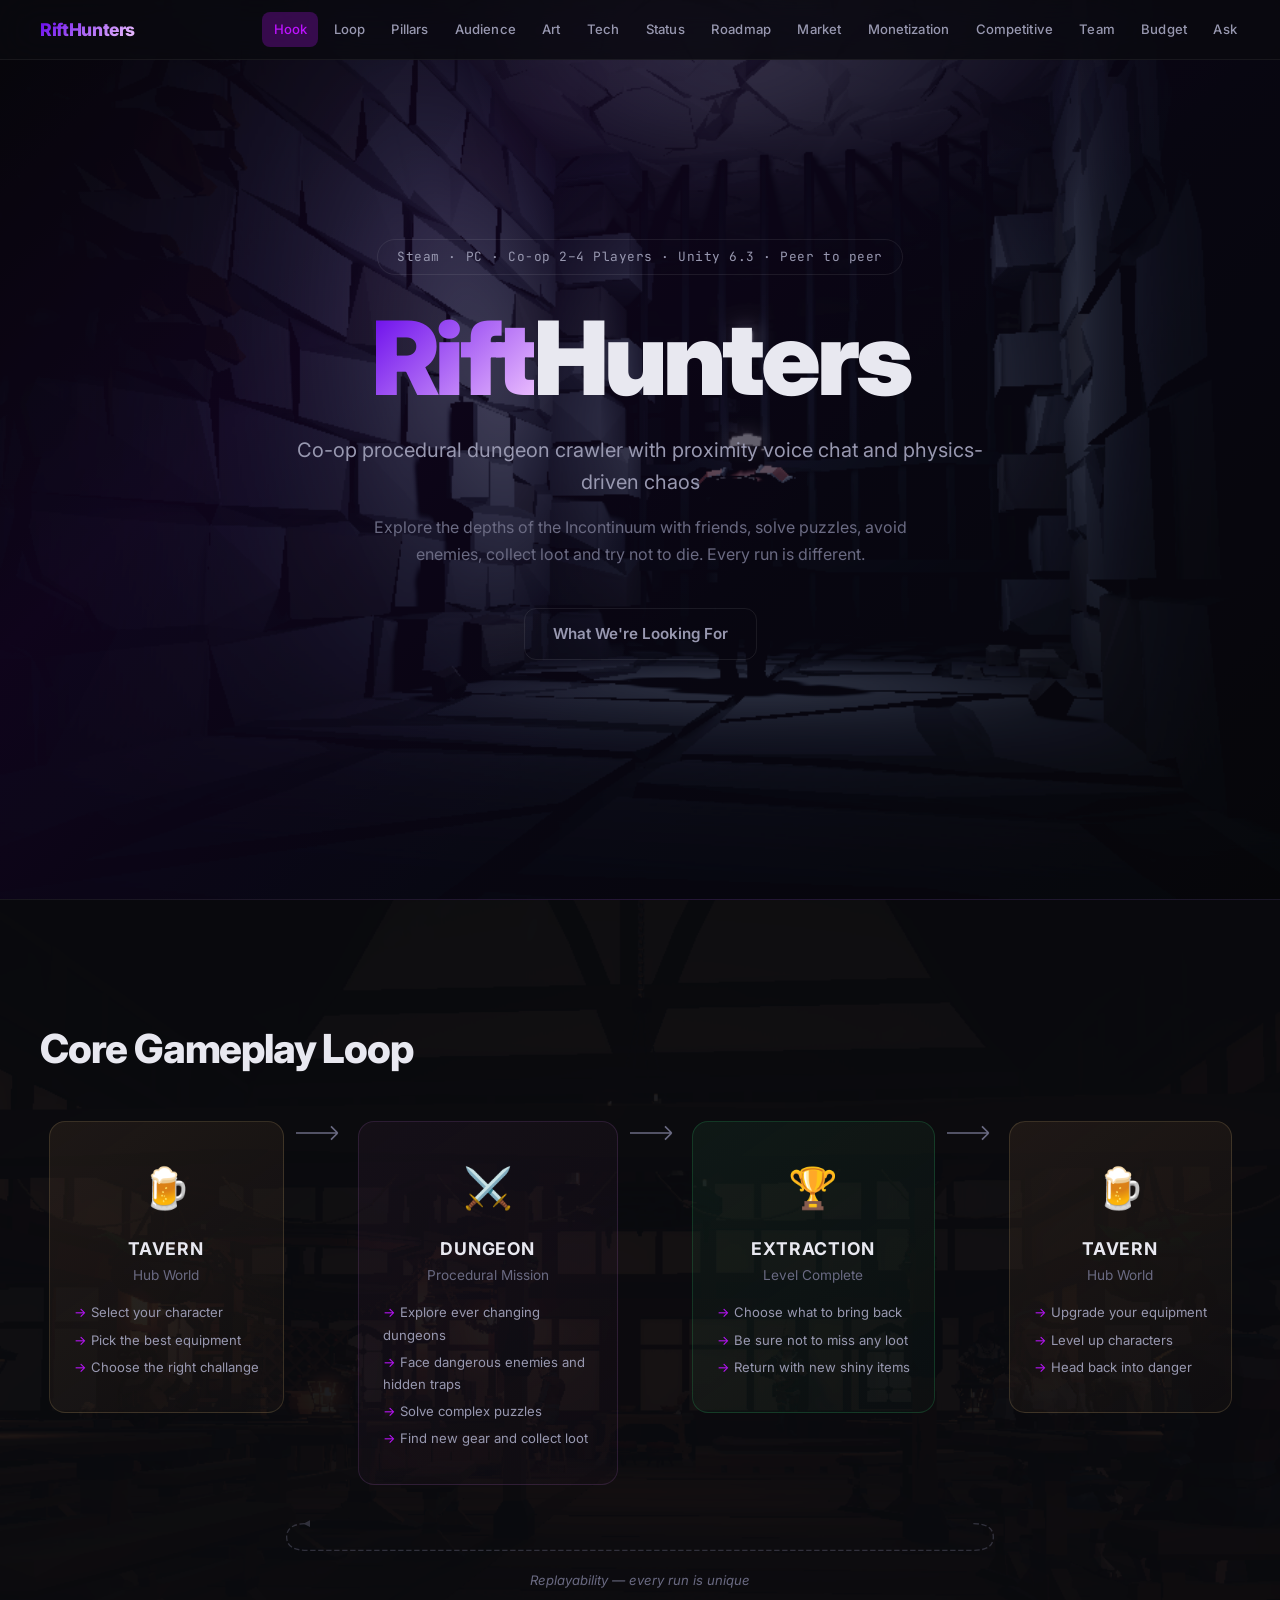
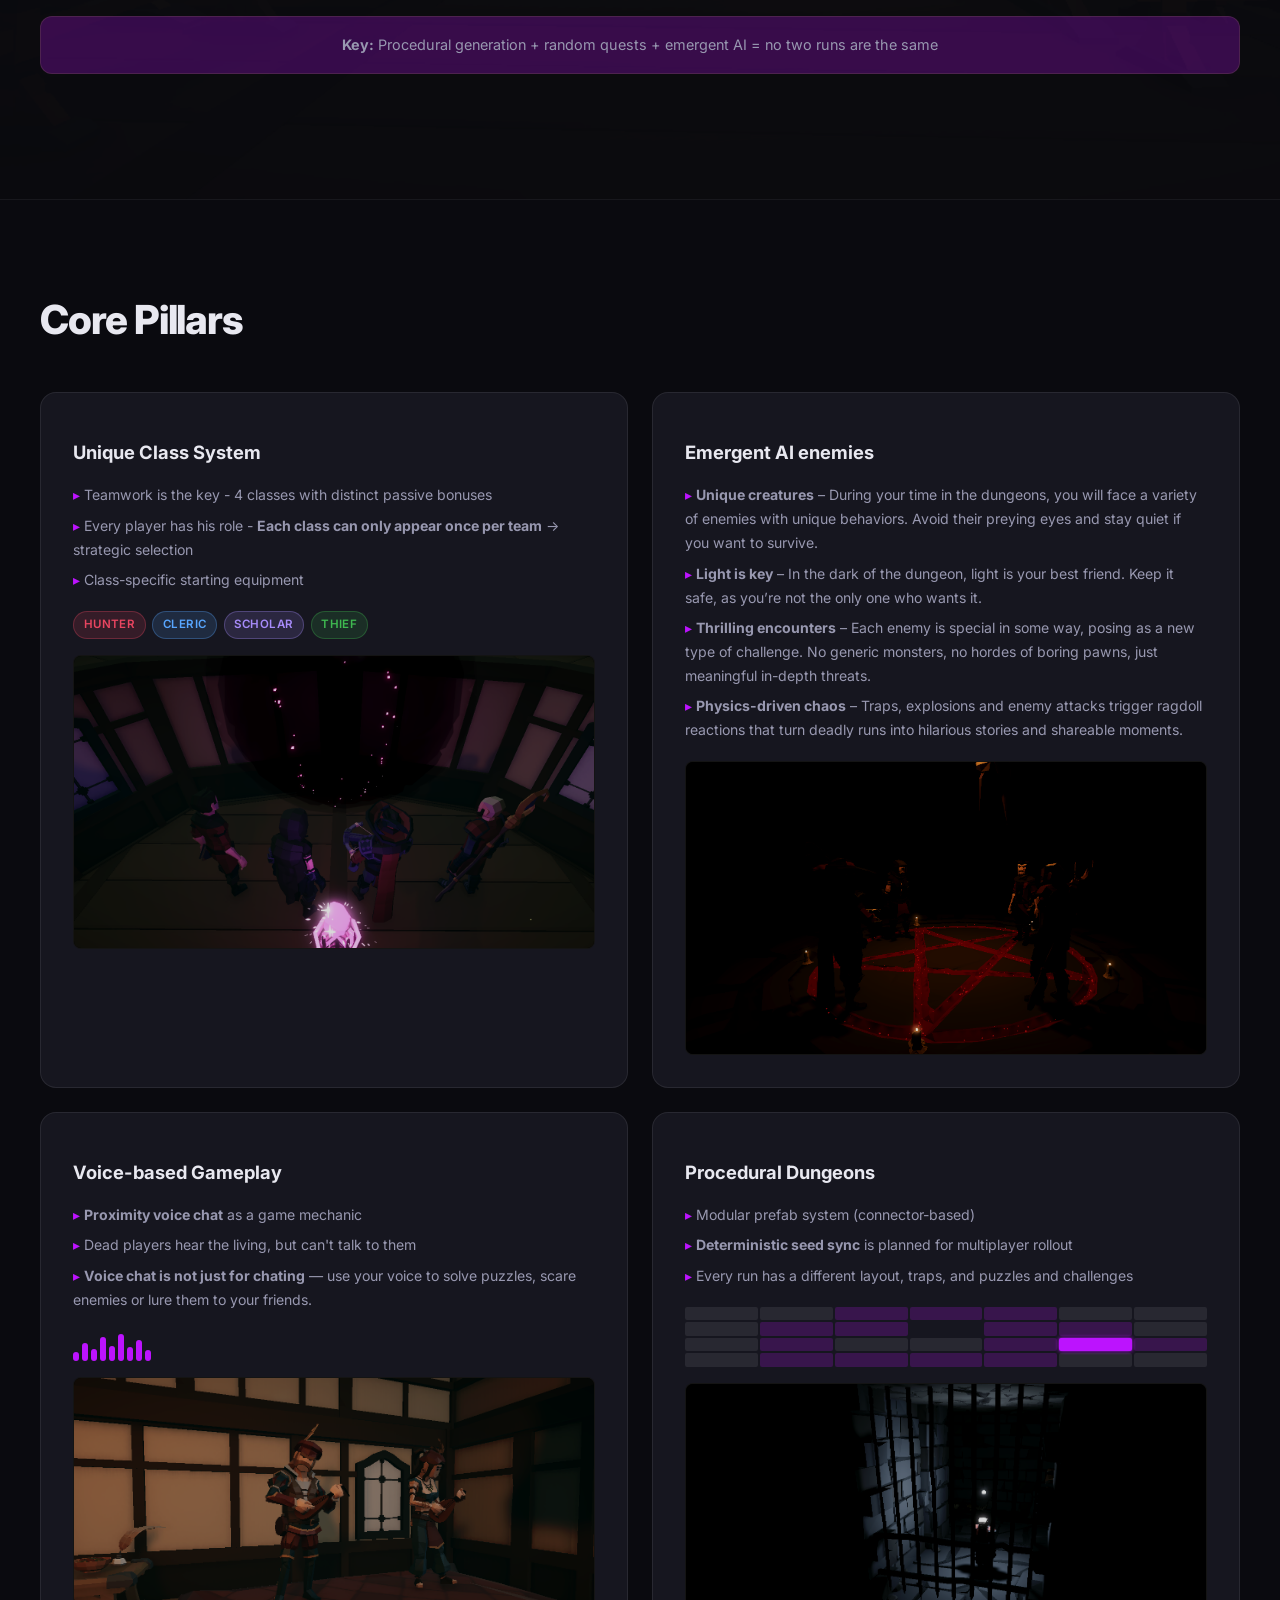
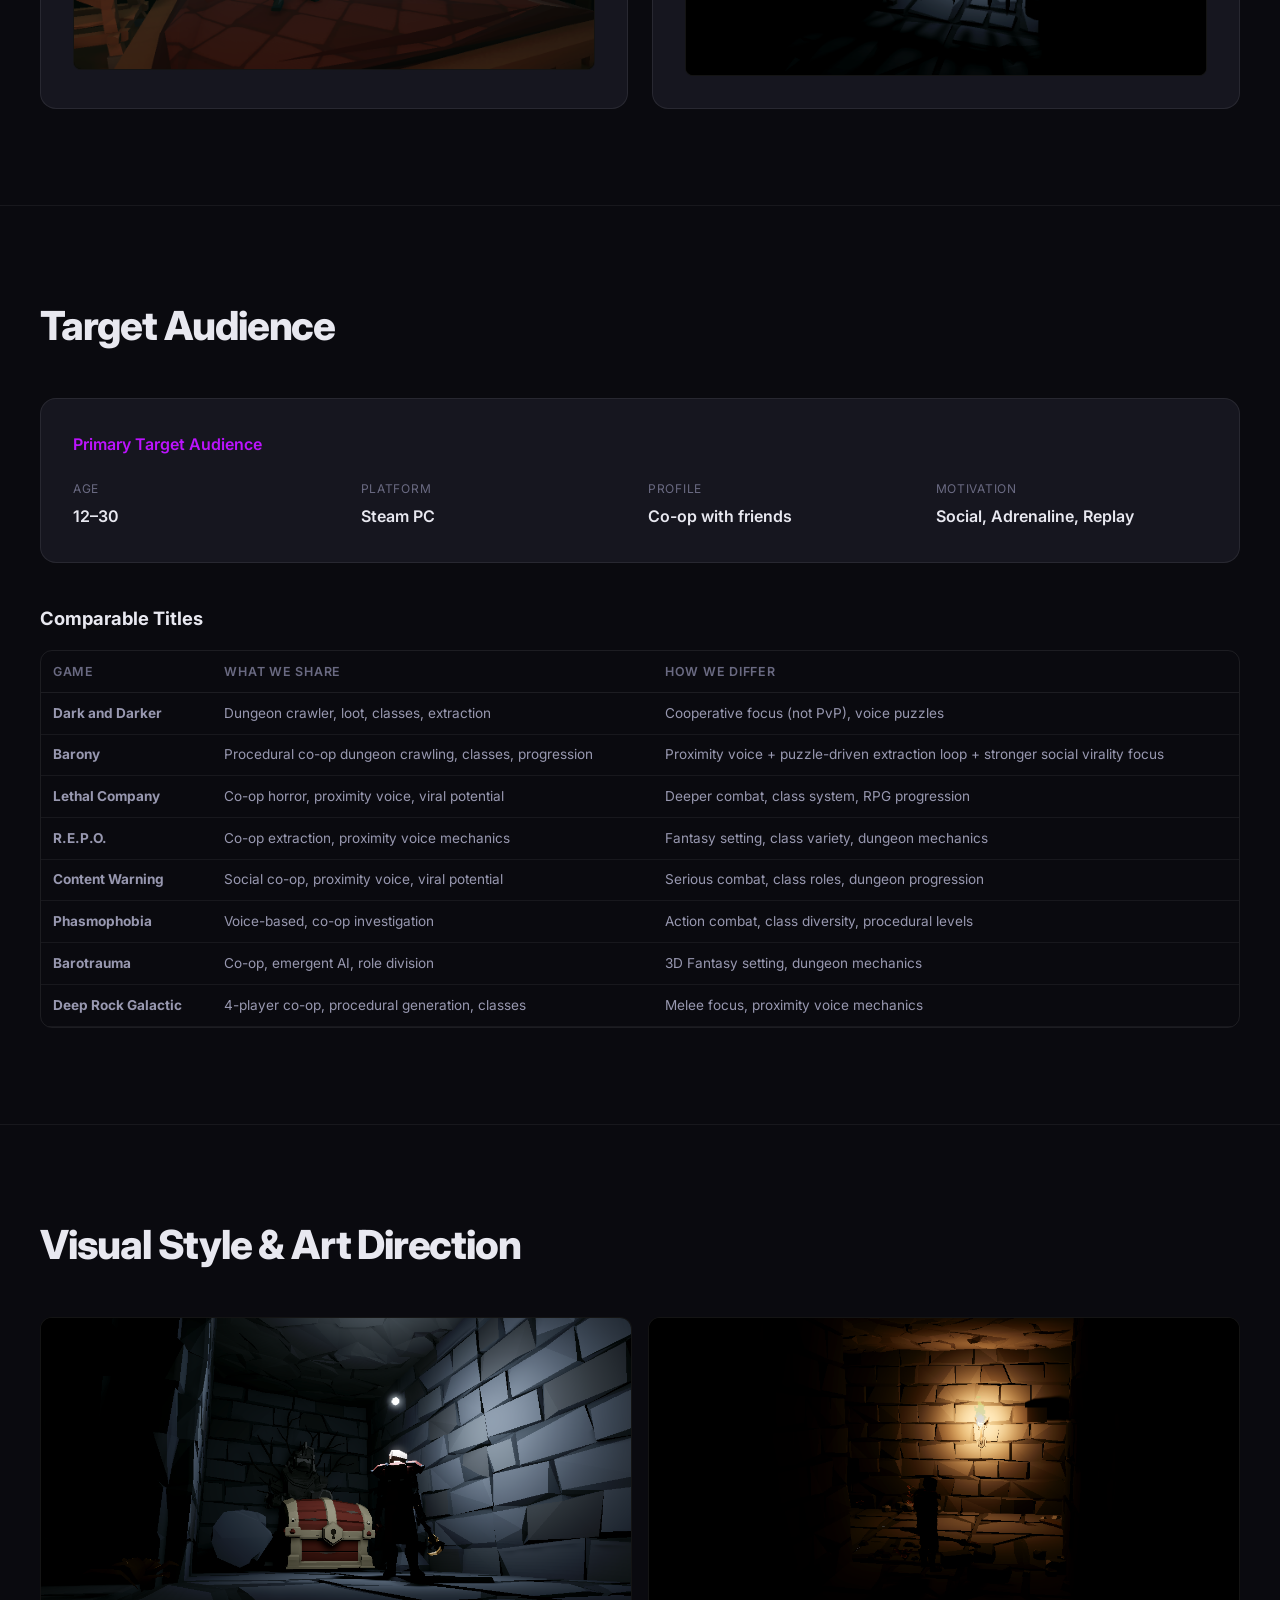
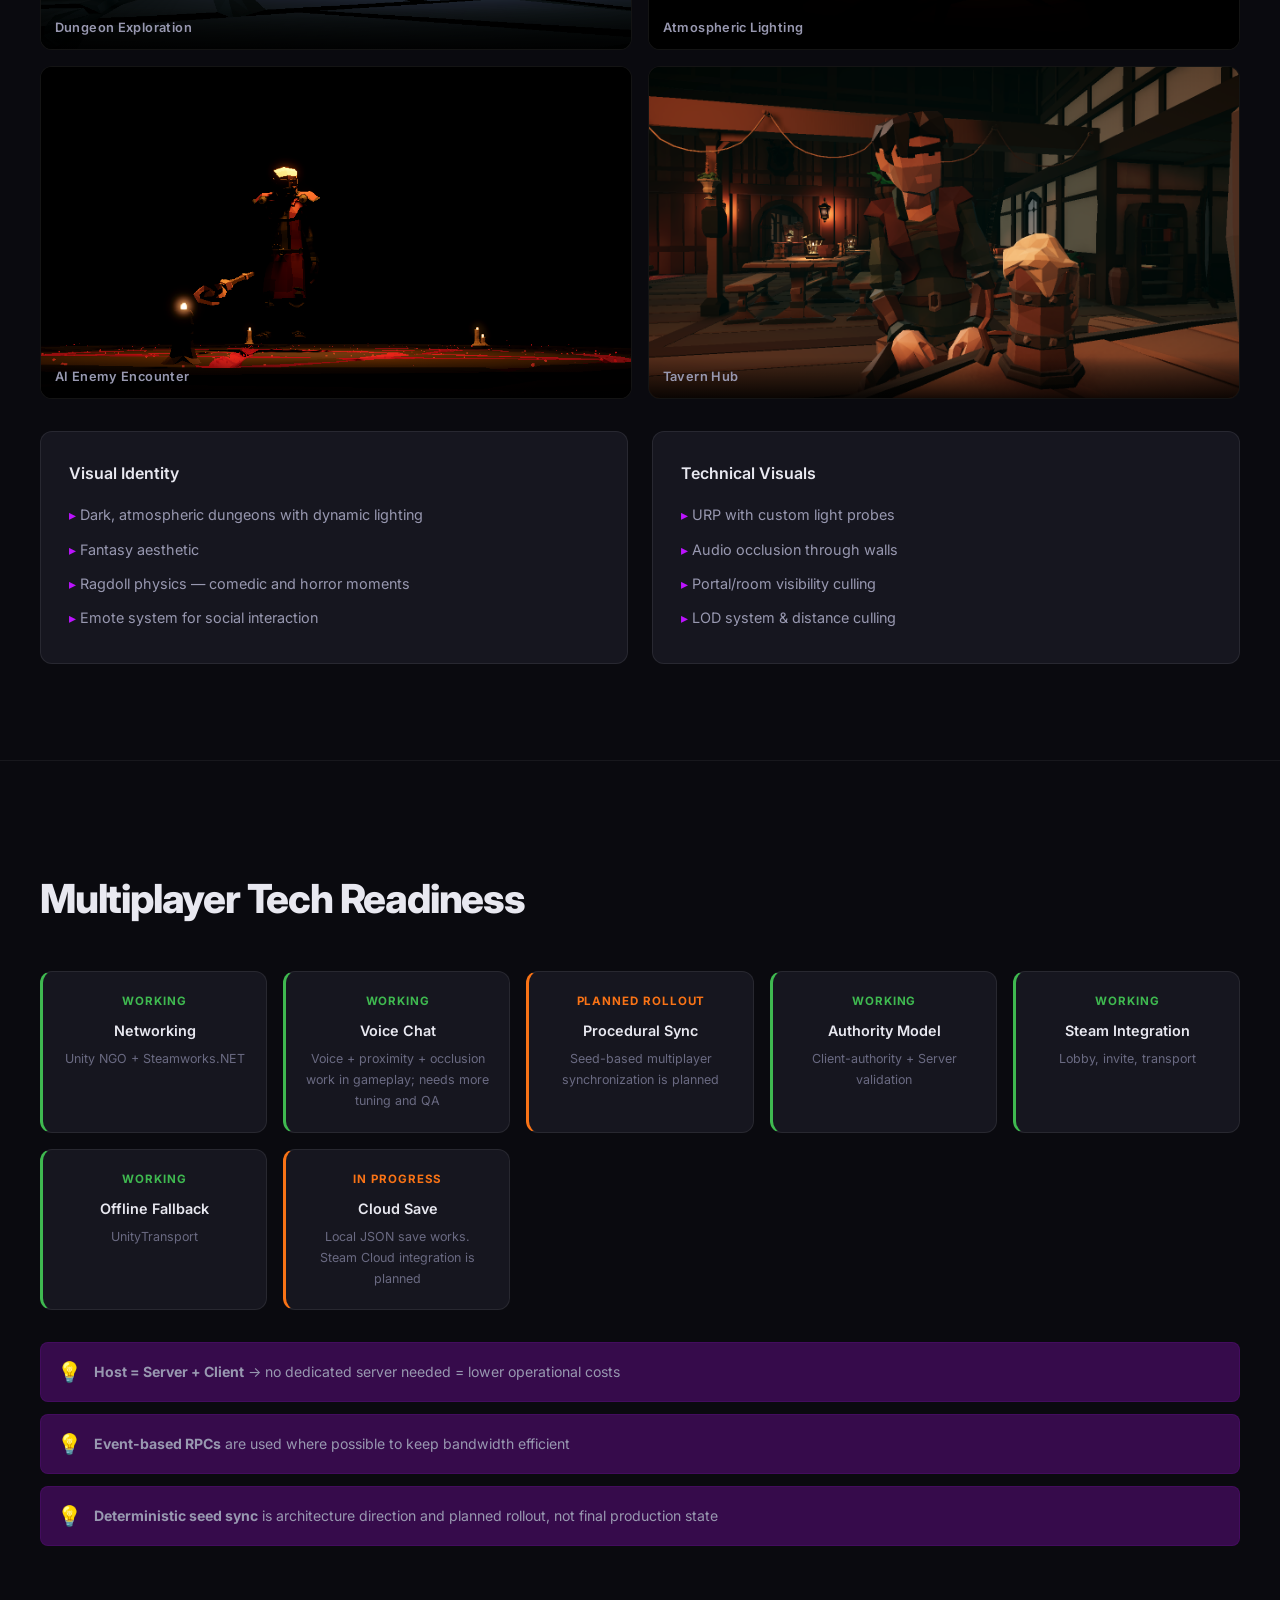
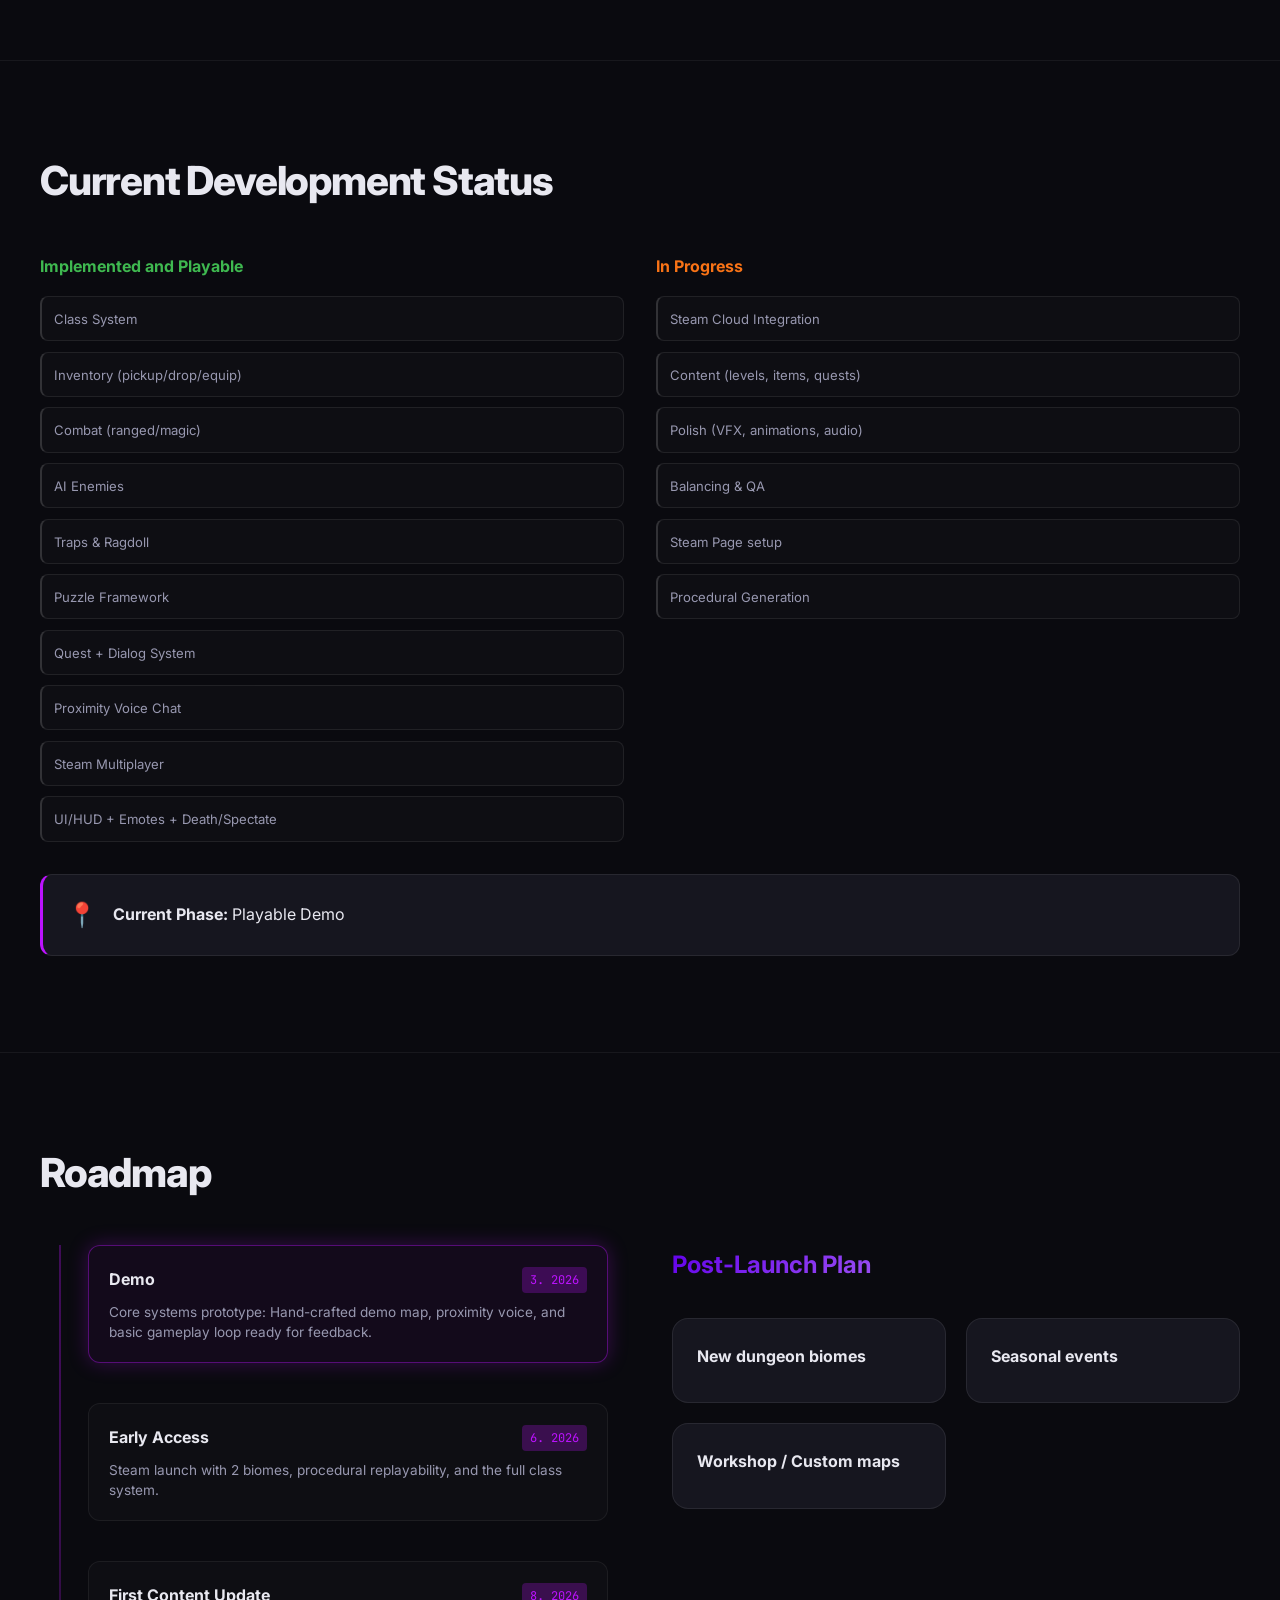
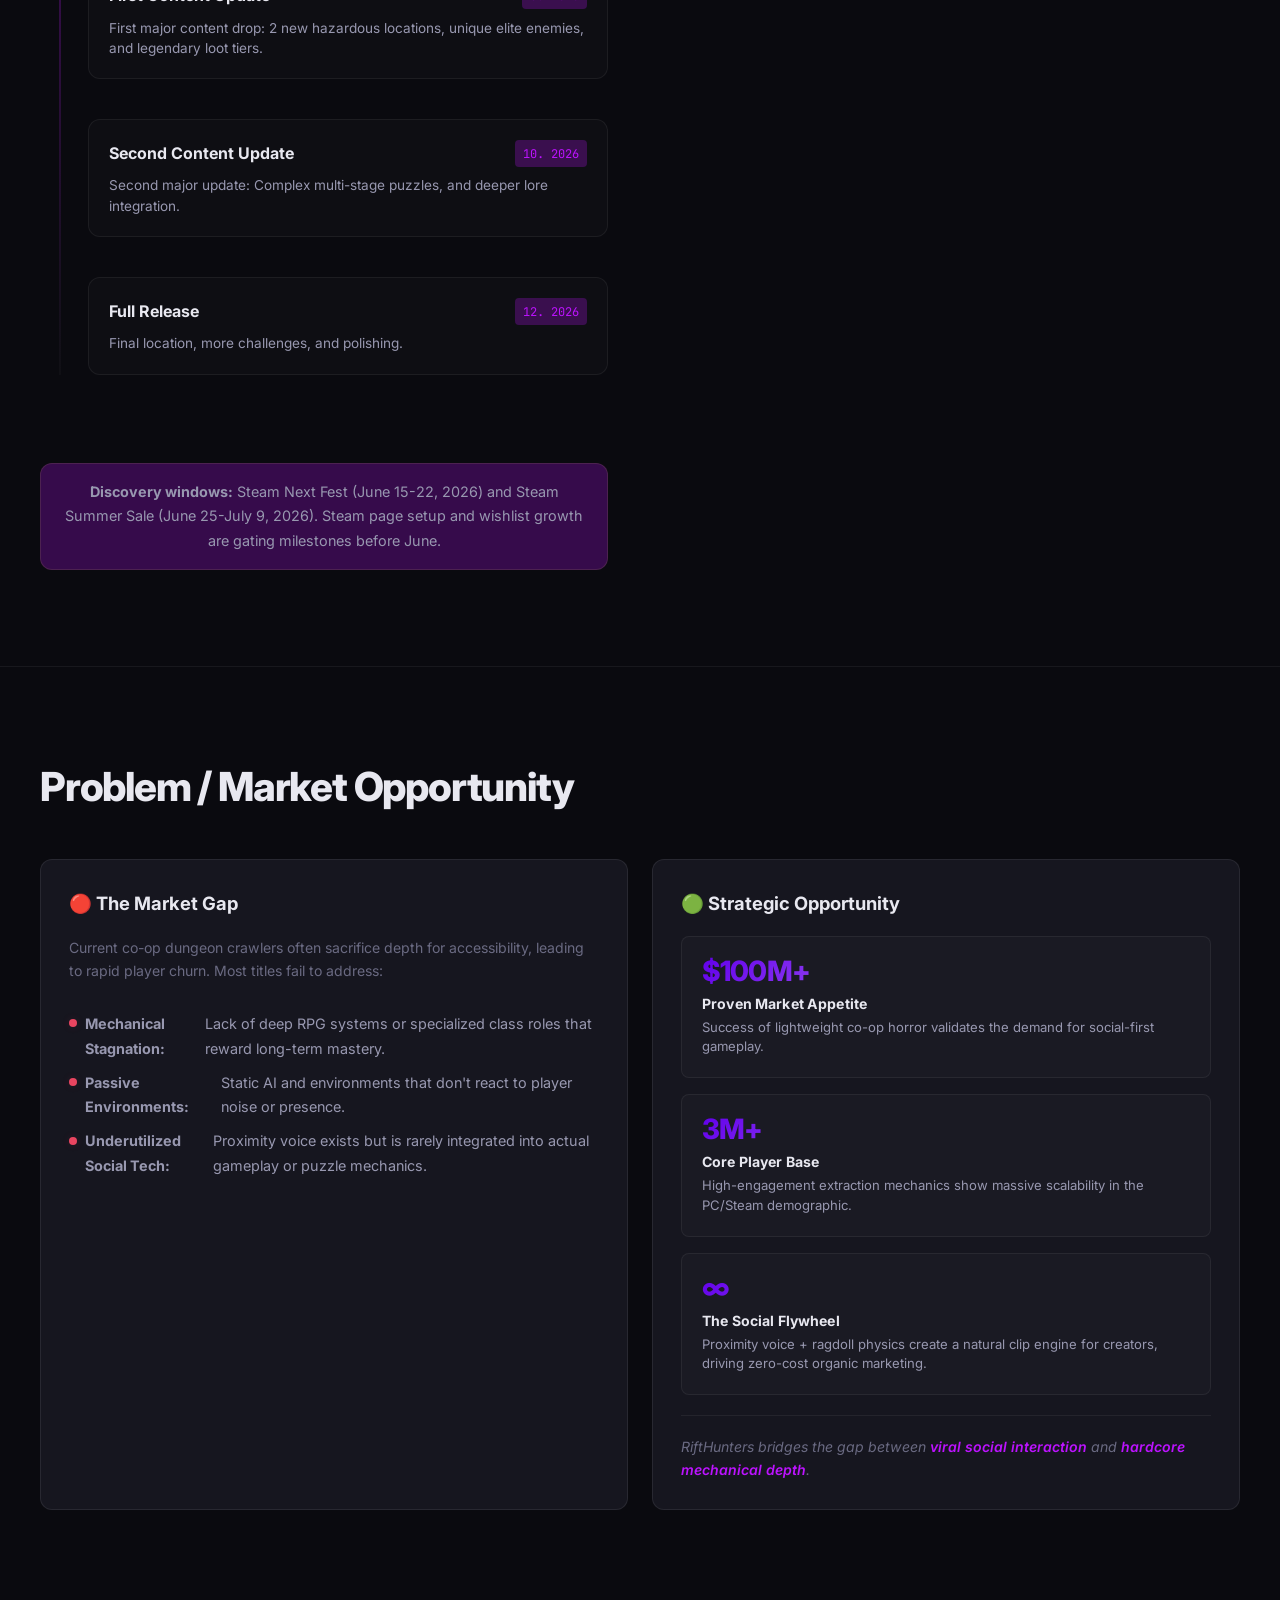
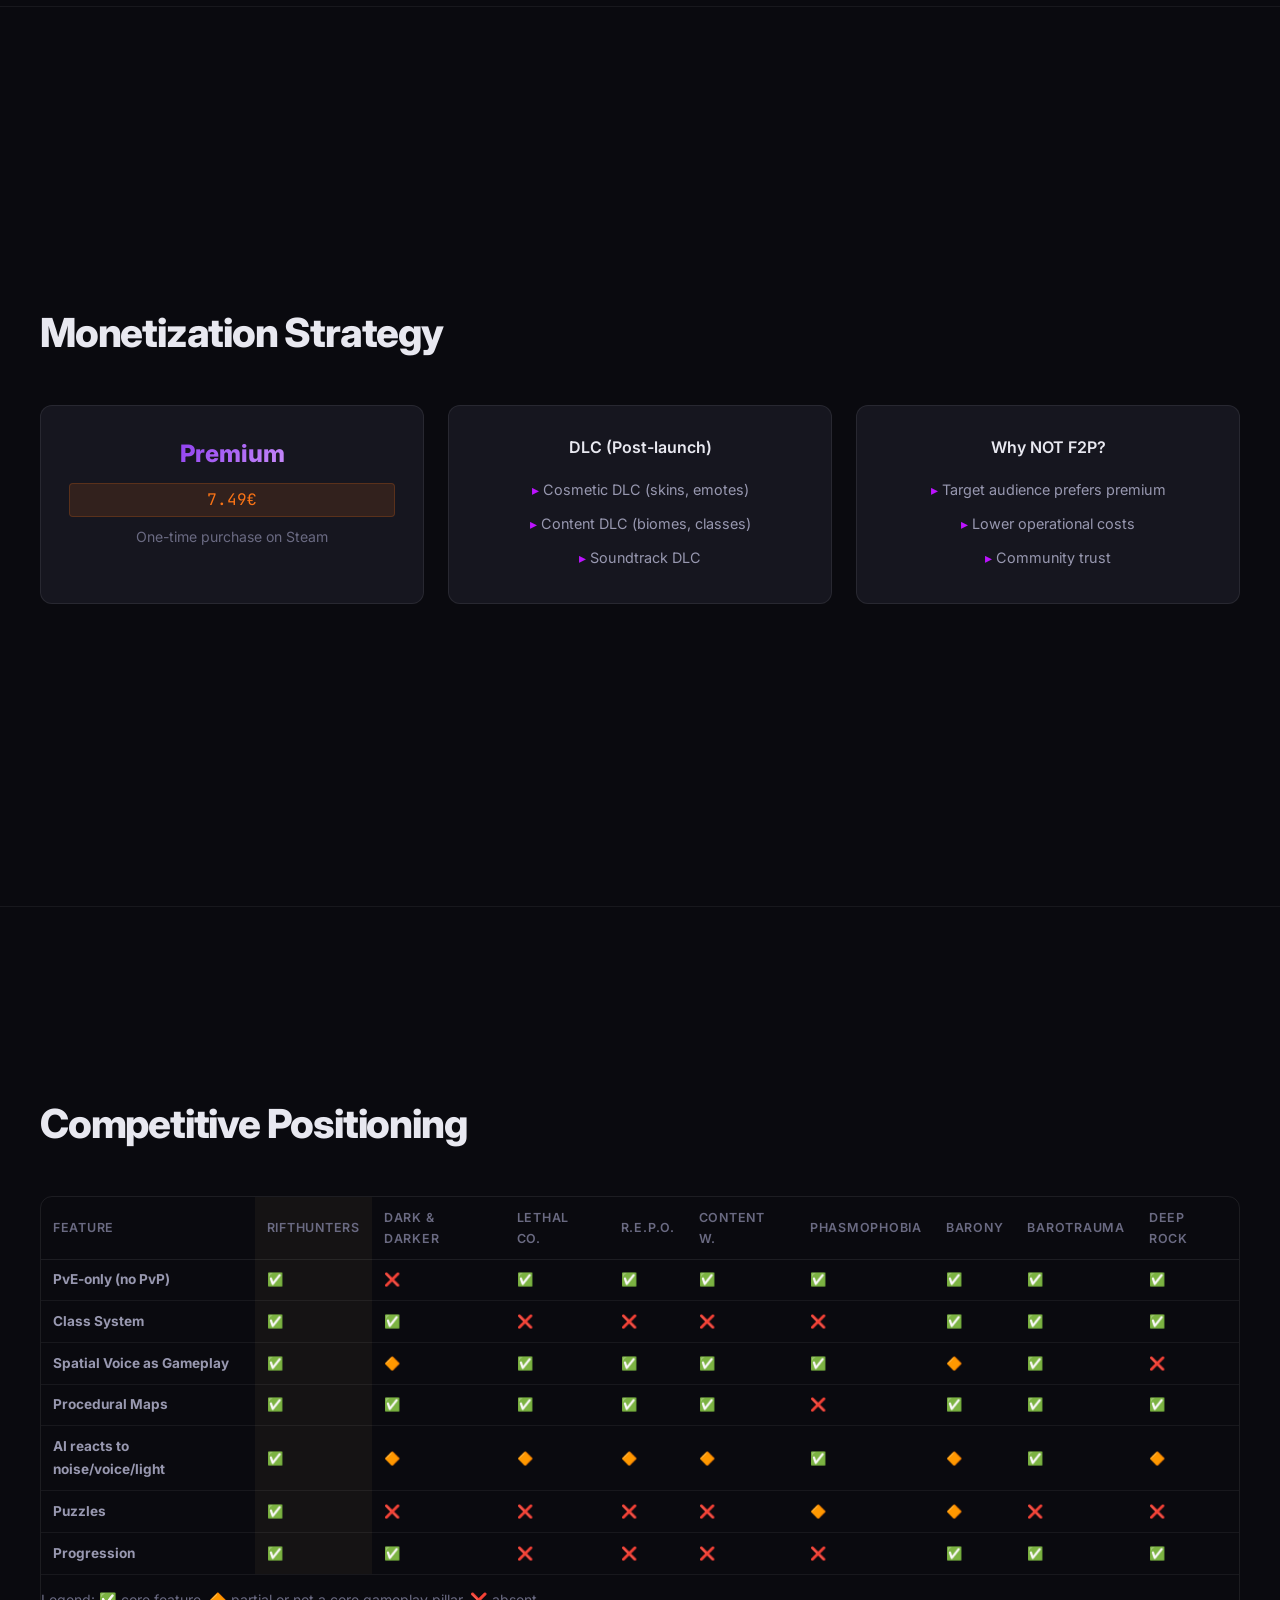
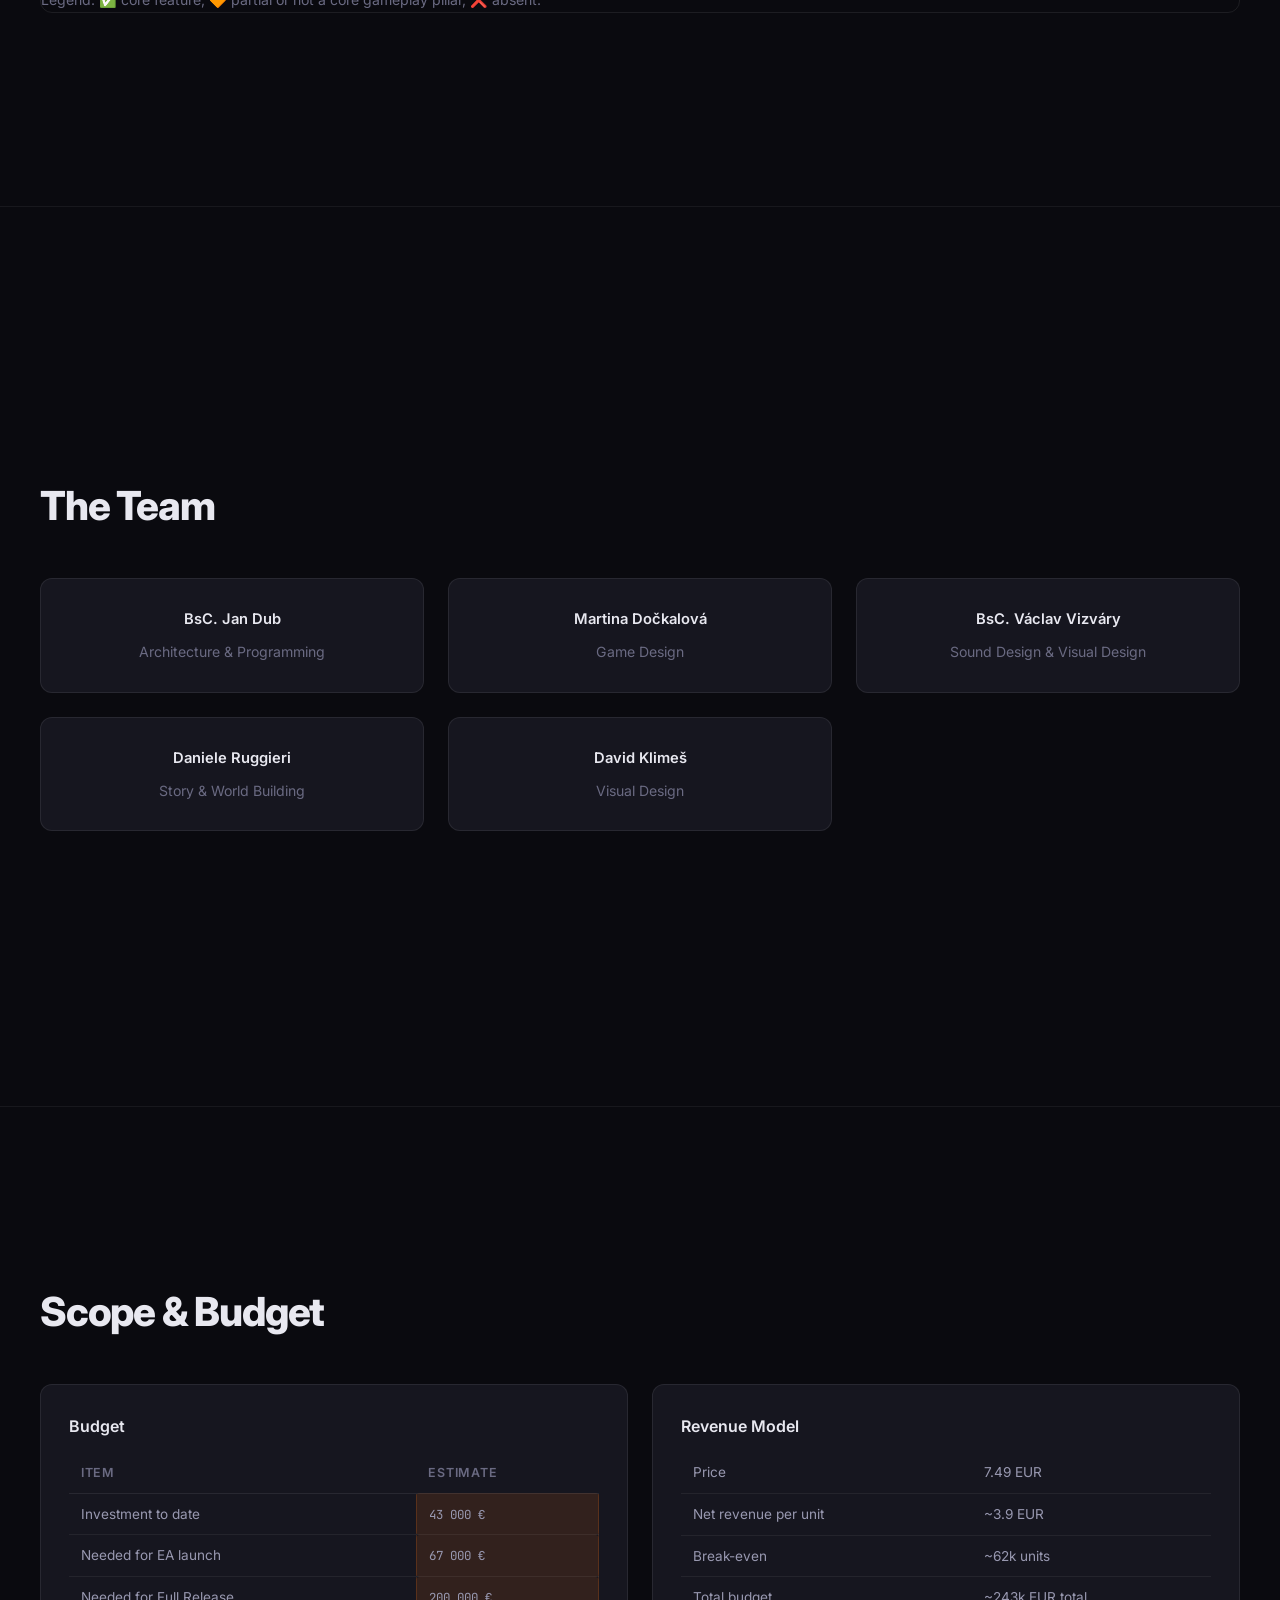
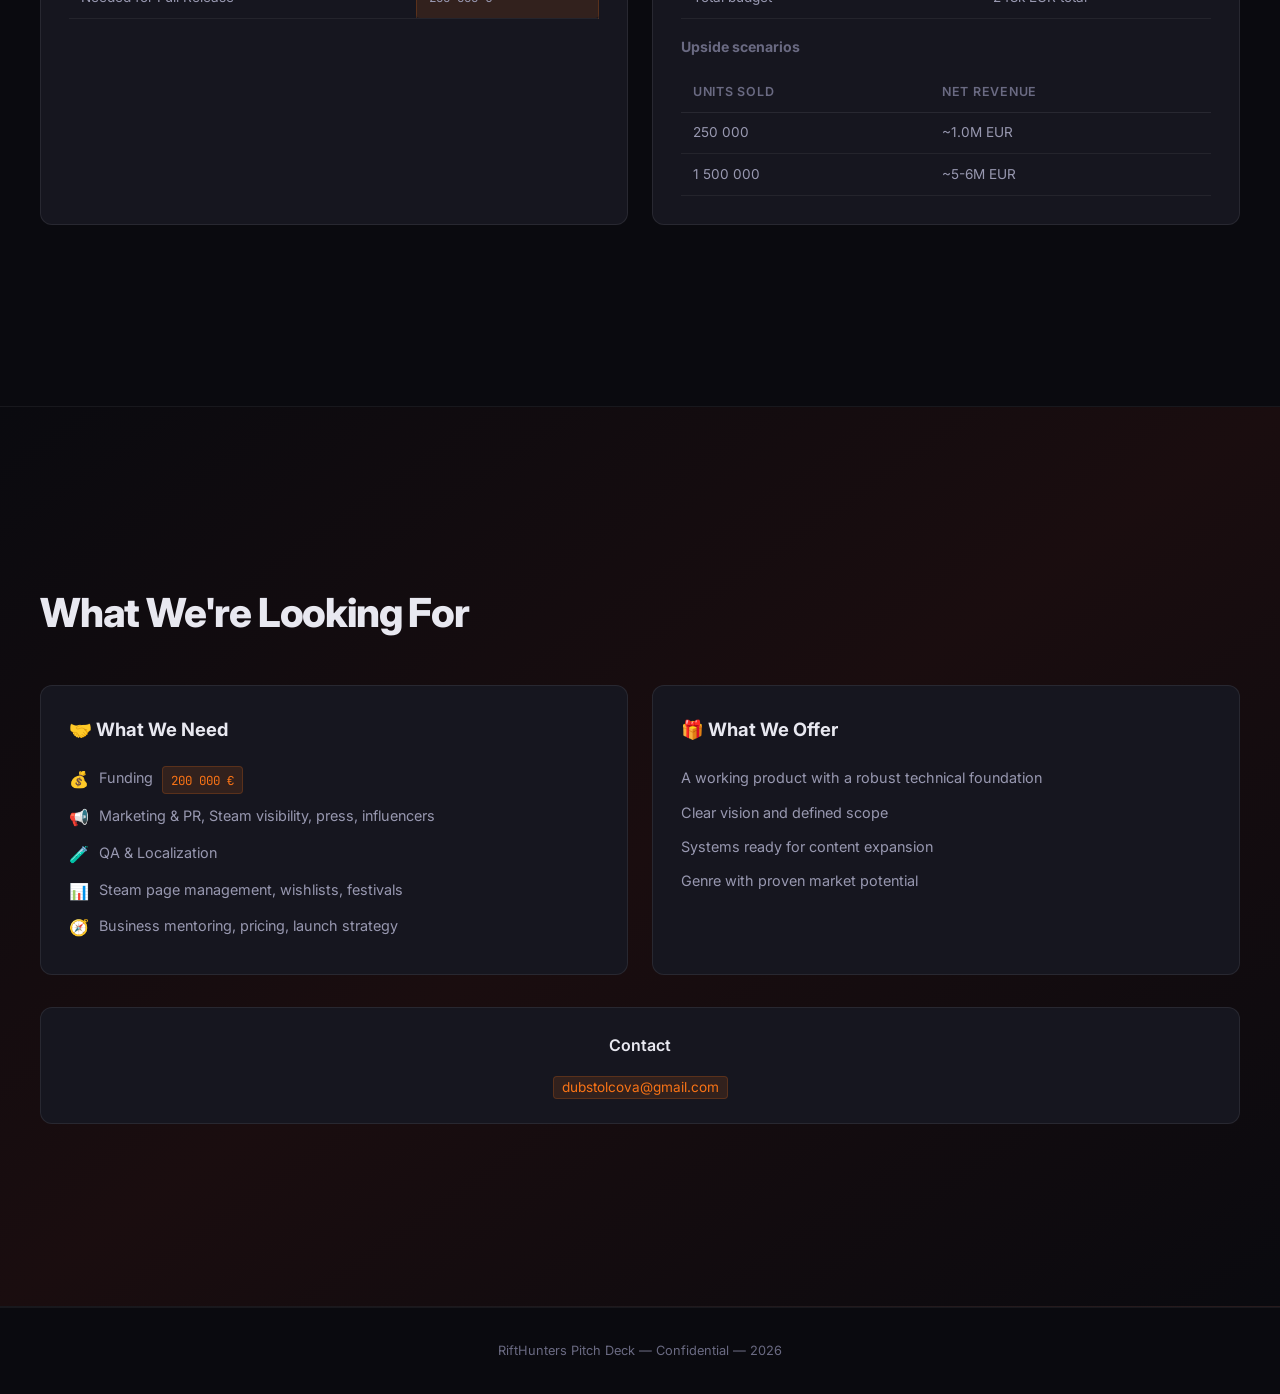
==== commit c167f273: "more" ====
--- a/RiftHunters/index.html
+++ b/RiftHunters/index.html
@@ -59,7 +59,8 @@
                 <h1 class="hero-title">
                     <span class="hero-title-accent">Rift</span>Hunters
                 </h1>
-                <p class="hero-tagline">Co-op procedural dungeon crawler with proximity voice chat</p>
+                <p class="hero-tagline">Co-op procedural dungeon crawler with proximity voice chat and physics-driven
+                    chaos</p>
                 <p class="hero-desc">Explore the depths of the Incontinuum with friends, solve puzzles, avoid
                     enemies, collect loot and try not to die. Every run is different.</p>
                 <div class="hero-cta">
@@ -188,6 +189,9 @@
                             <li><strong>Thrilling encounters</strong> – Each enemy is special in some way, posing as a
                                 new type of challenge. No generic monsters, no hordes of boring pawns, just meaningful
                                 in-depth threats.</li>
+                            <li><strong>Physics-driven chaos</strong> – Traps, explosions and enemy attacks trigger
+                                ragdoll reactions that turn deadly runs into hilarious stories and shareable moments.
+                            </li>
                         </ul>
                         <div class="pillar-screenshot">
                             <img src="assets/Screenshot 2026-03-03 231348.png" alt="AI enemies in dungeon ritual"
@@ -215,8 +219,8 @@
                             <div class="voice-bar"></div>
                         </div>
                         <div class="pillar-screenshot">
-                            <img src="assets/Screenshot 2026-03-03 224436.png"
-                                alt="Players in tavern playing music" loading="lazy">
+                            <img src="assets/Screenshot 2026-03-03 224436.png" alt="Players in tavern playing music"
+                                loading="lazy">
                         </div>
                     </div>
                     <div class="pillar-card" data-pillar="4">
@@ -623,7 +627,8 @@
                             <div class="insight-item">
                                 <span class="insight-value">∞</span>
                                 <span class="insight-label"><strong>The Social Flywheel</strong> Proximity voice
-                                    mechanics create a natural content engine for creators, driving zero-cost organic
+                                    + ragdoll physics create a natural clip engine for creators, driving zero-cost
+                                    organic
                                     marketing.</span>
                             </div>
                         </div>
@@ -925,7 +930,7 @@
                     <h3>Contact</h3>
                     <div class="contact-grid">
                         <div class="contact-item">
-                            
+
                             <button type="button" class="todo-tag copy-email-btn"
                                 data-copy-text="dubstolcova@gmail.com">dubstolcova@gmail.com</button>
                         </div>
@@ -944,4 +949,4 @@
     <script src="script.js"></script>
 </body>
 
-</html>
+</html>
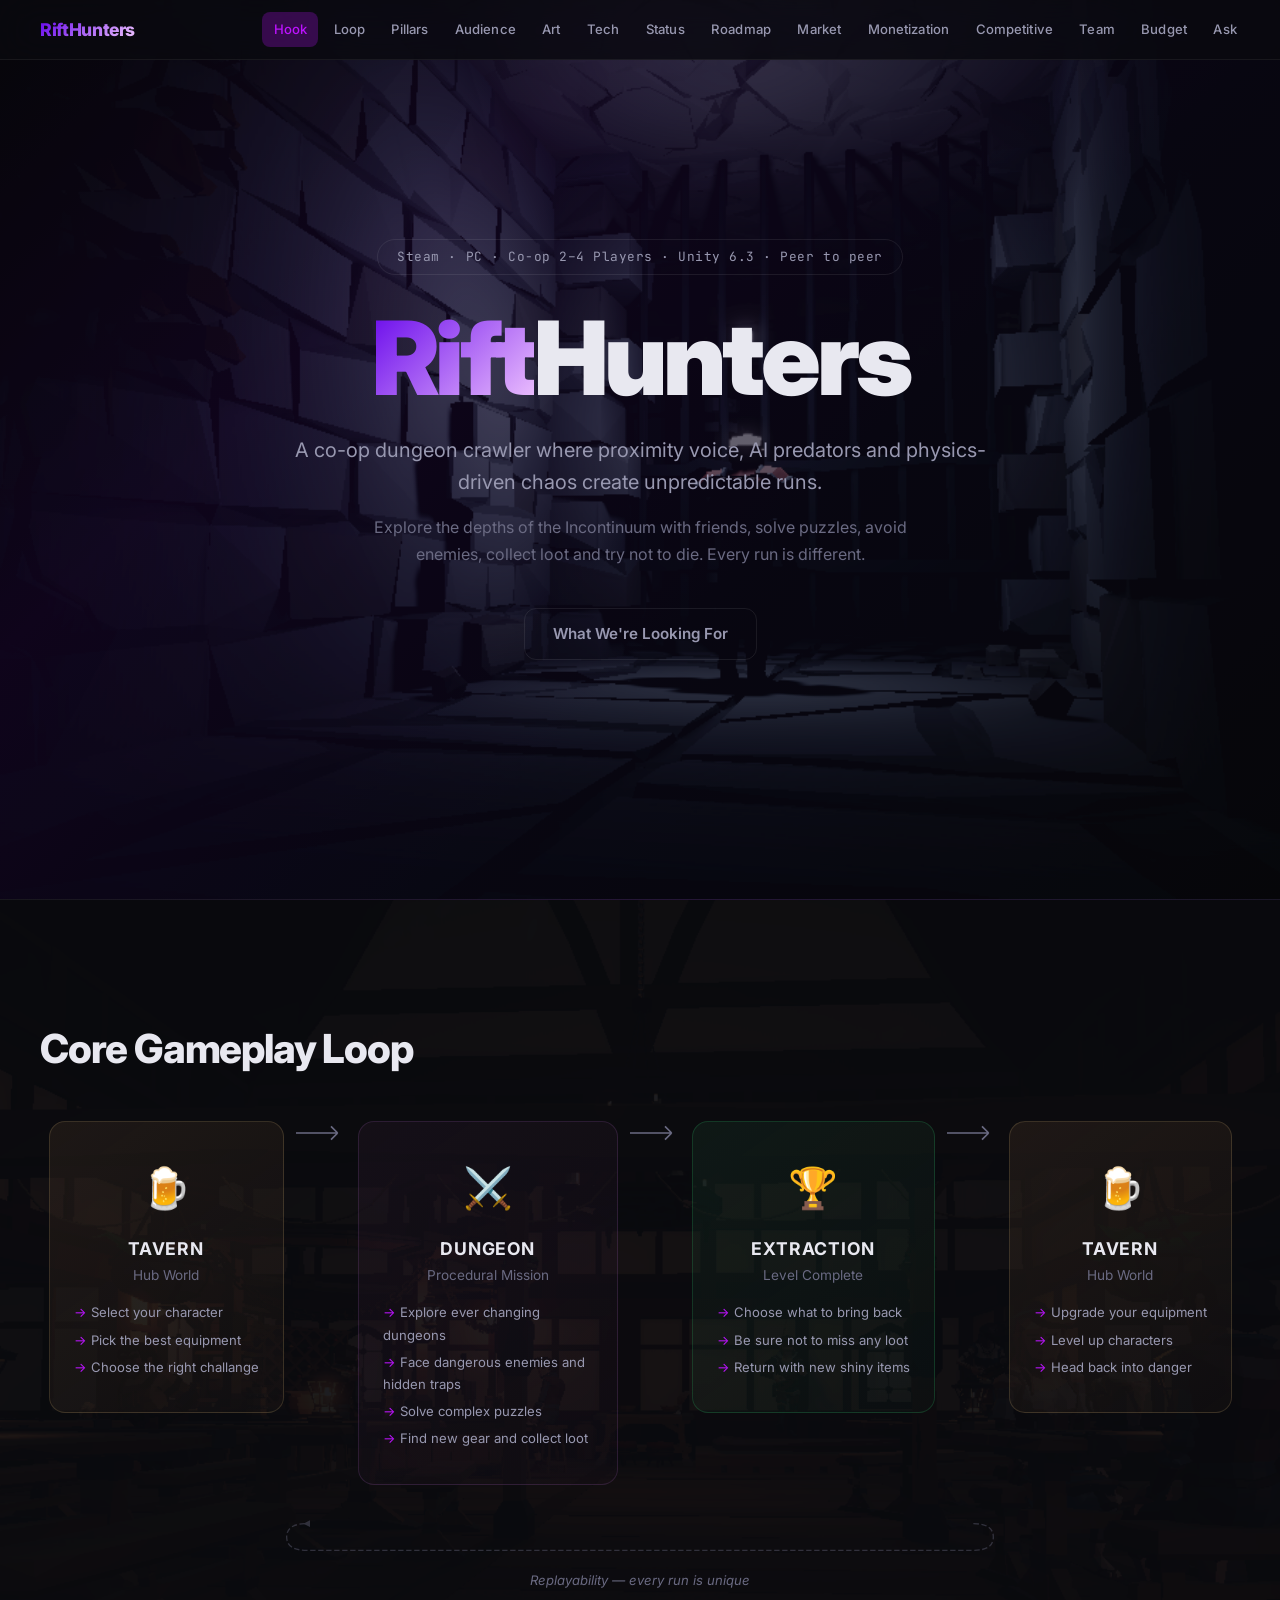
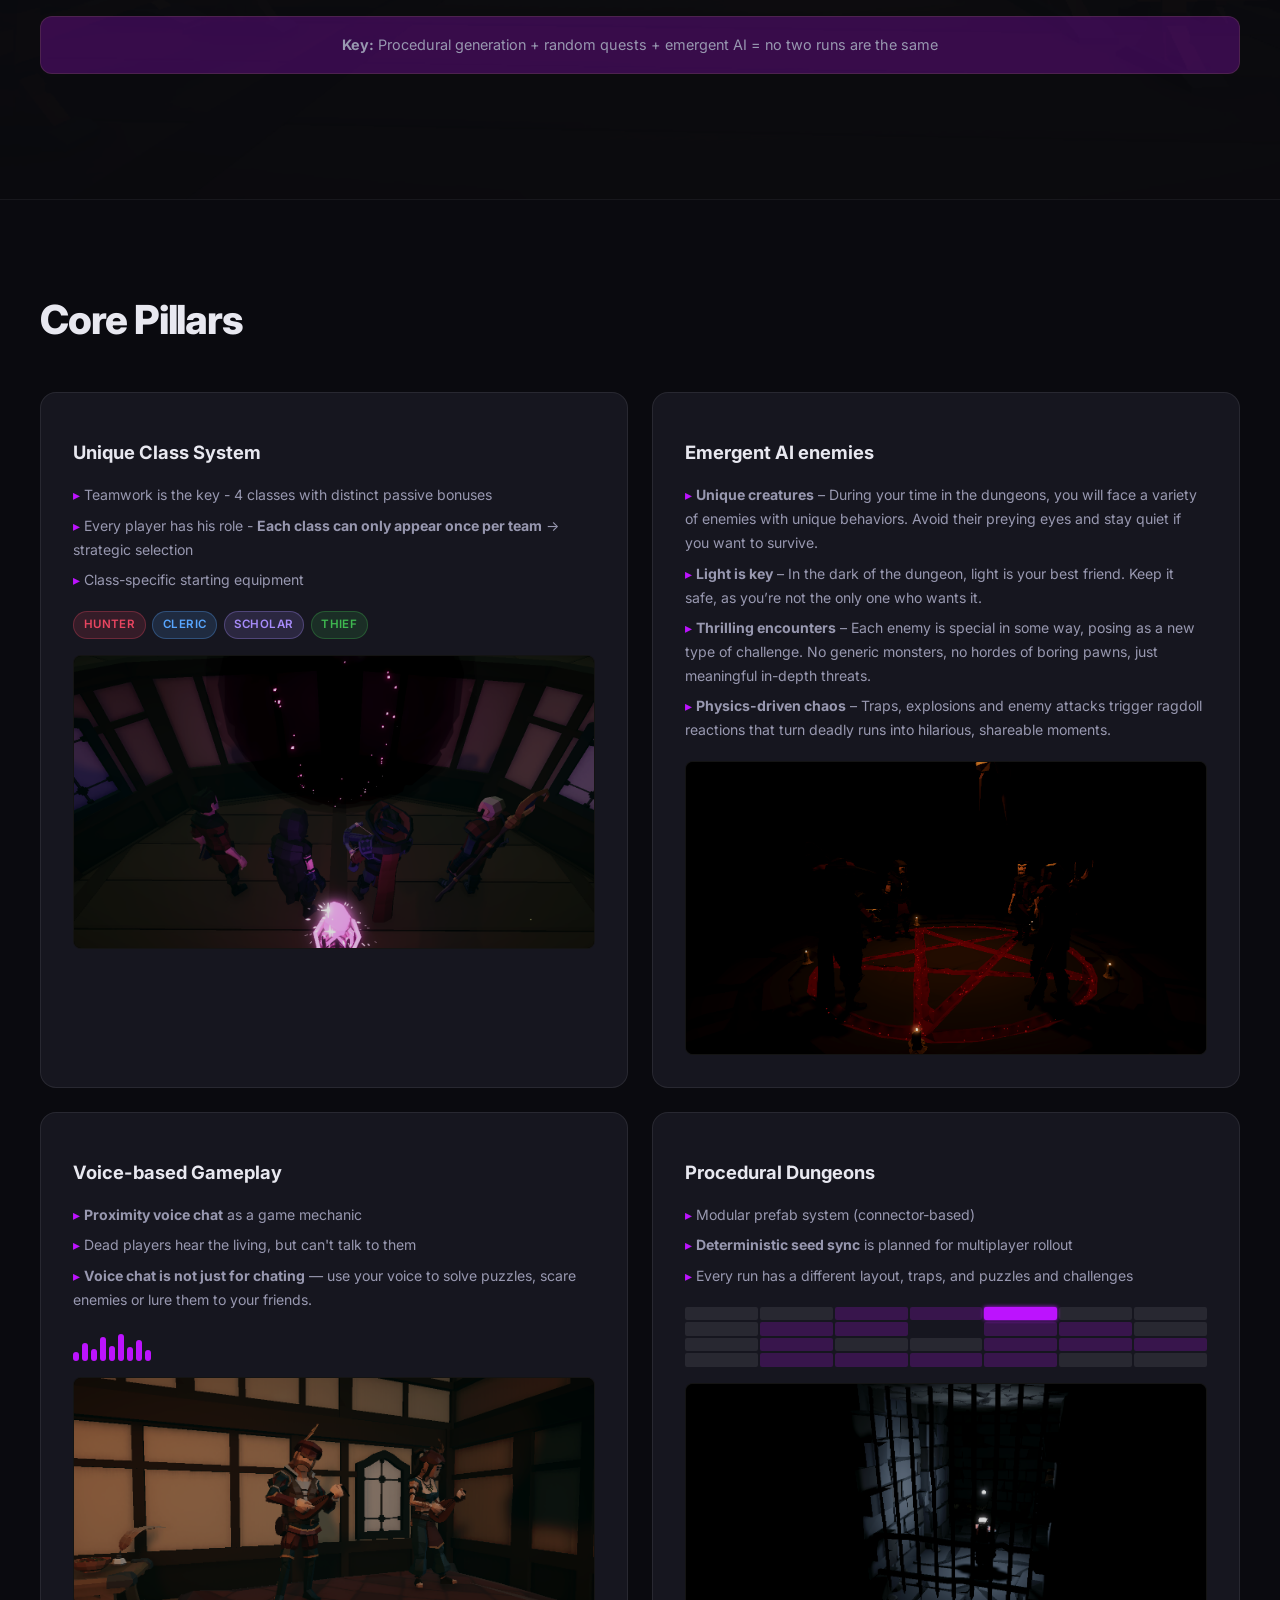
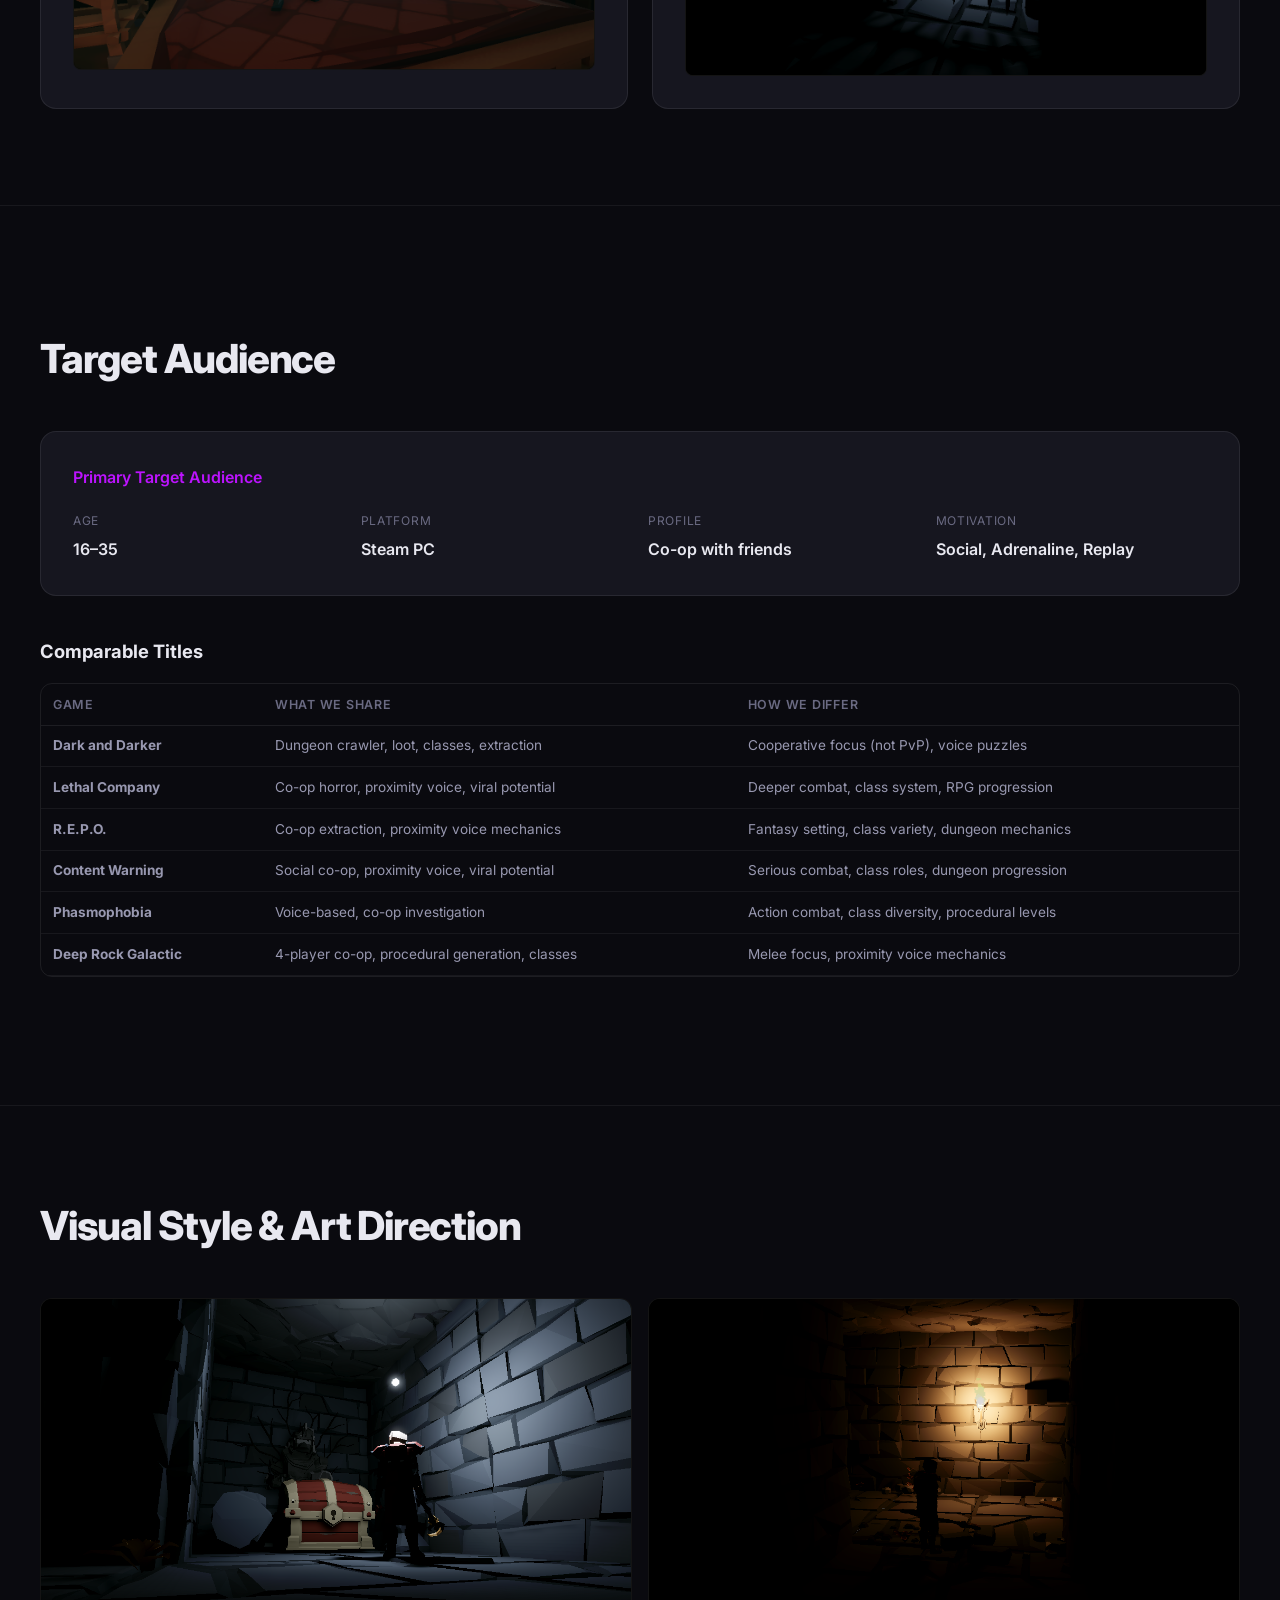
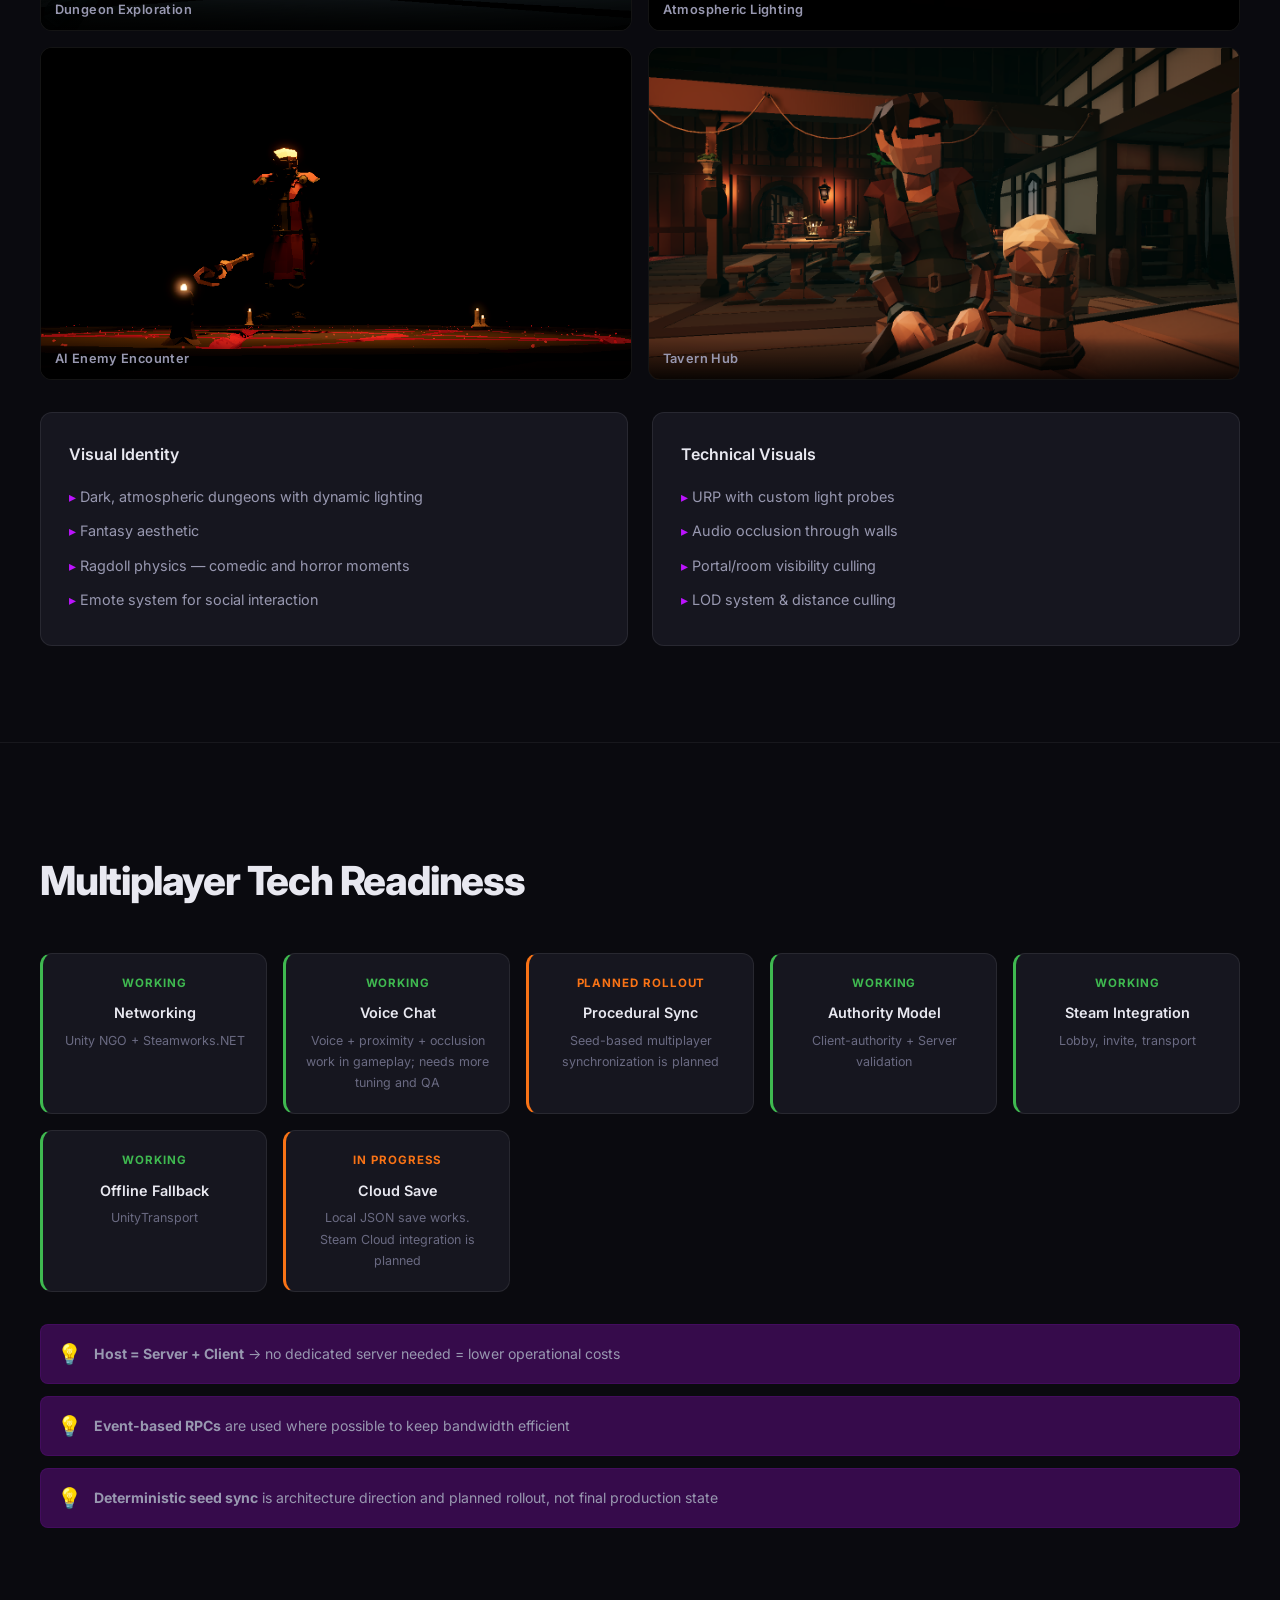
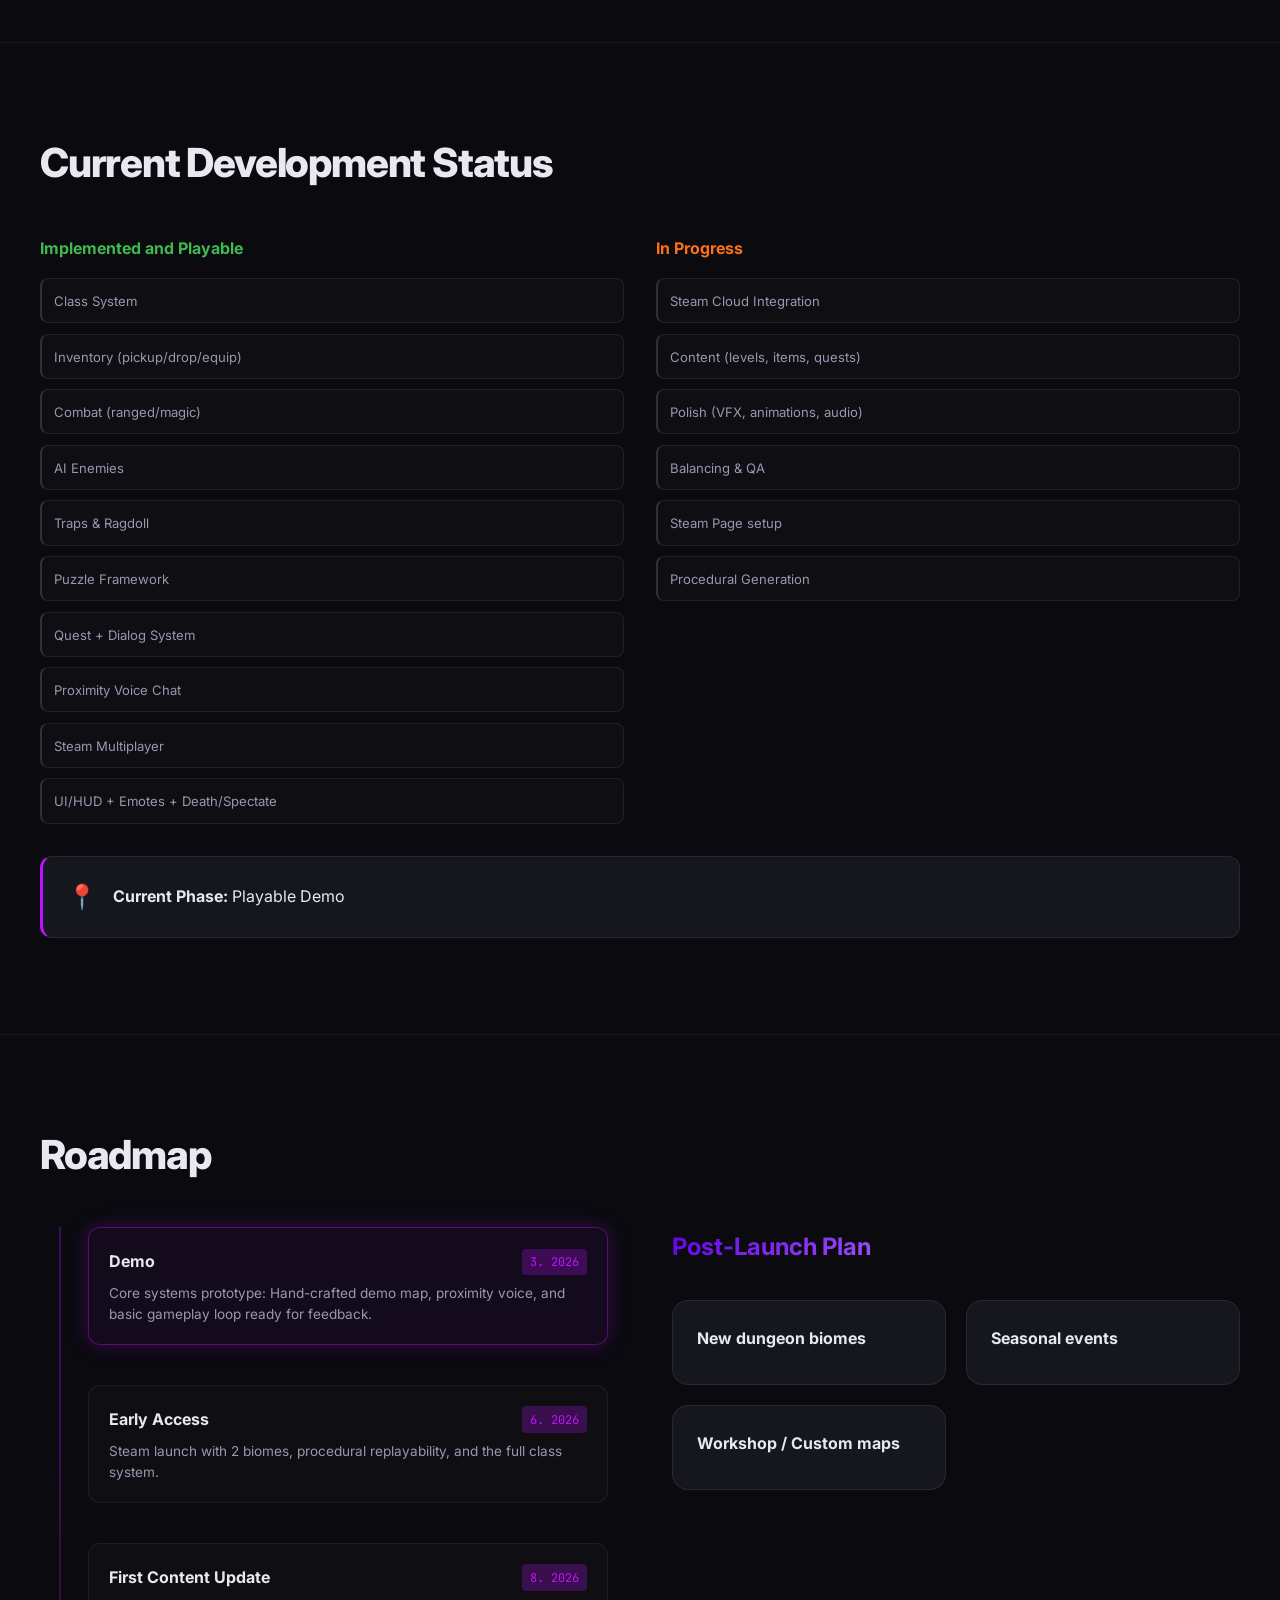
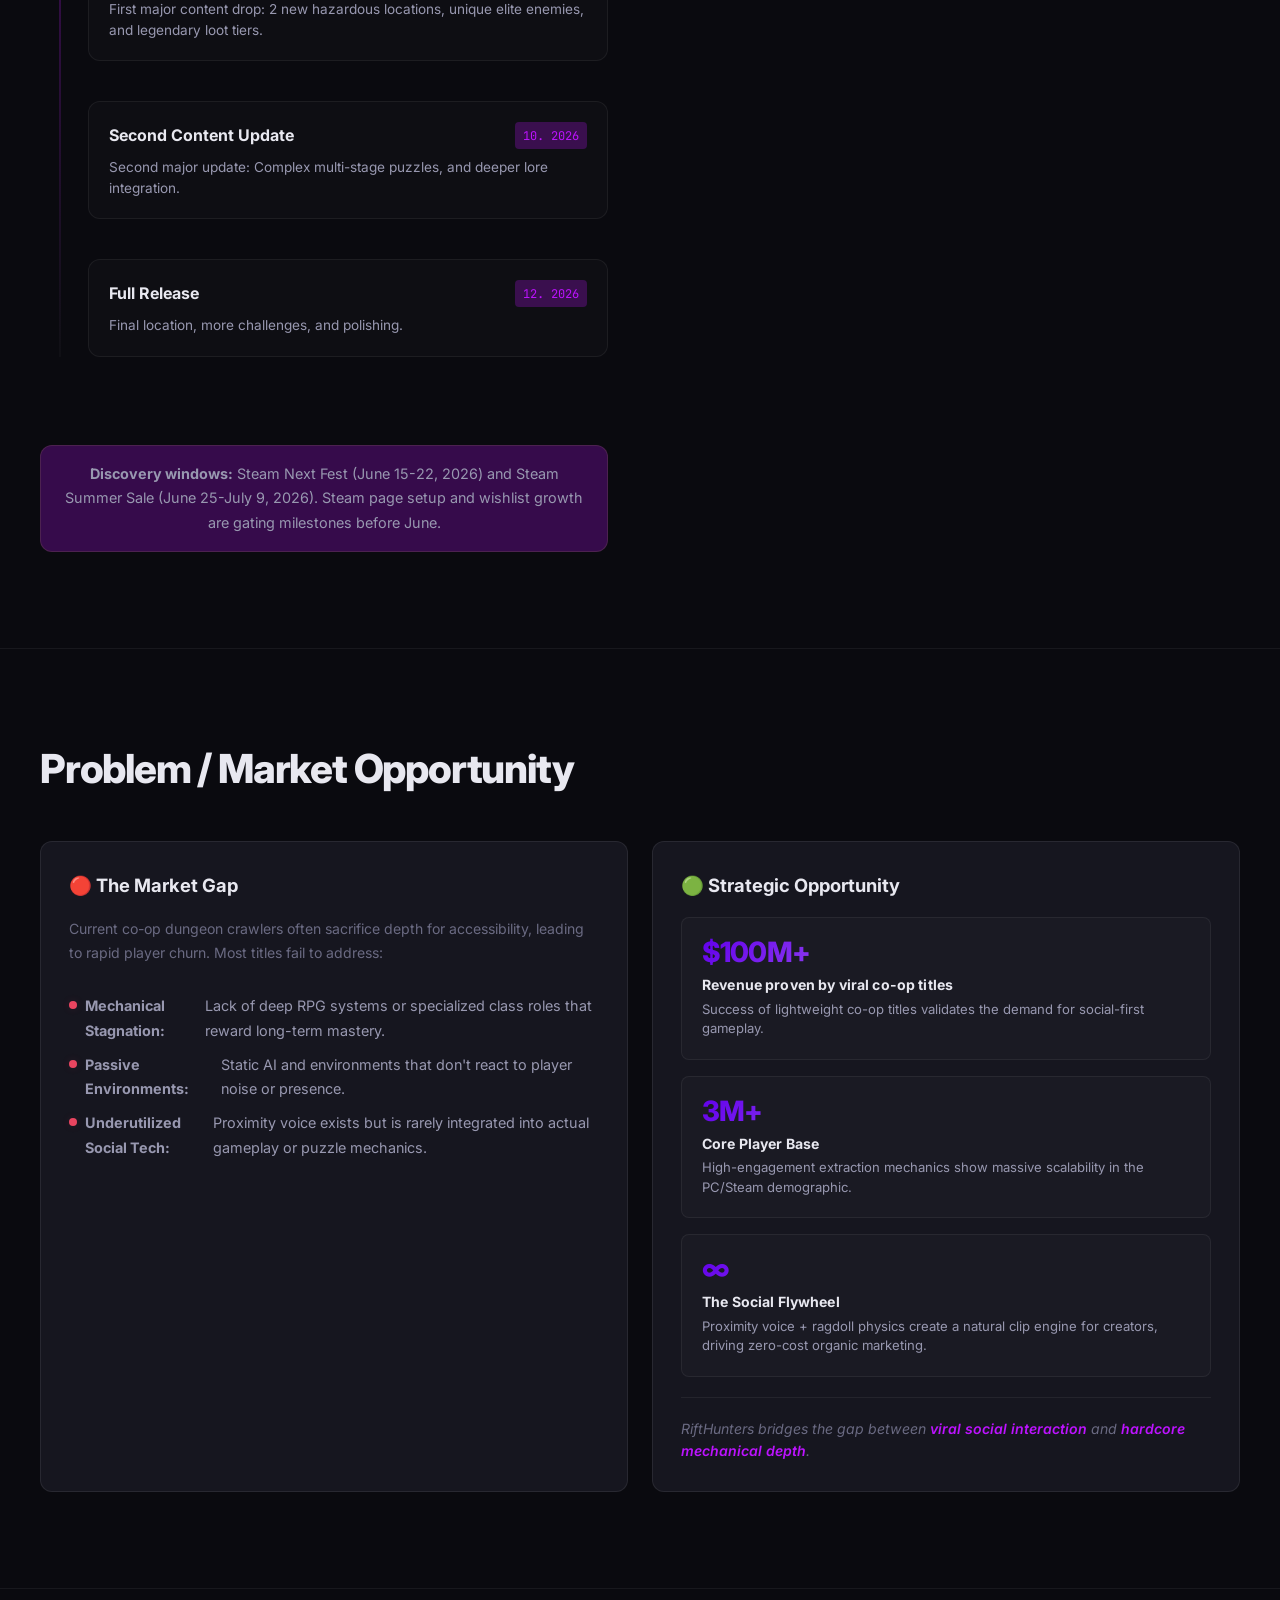
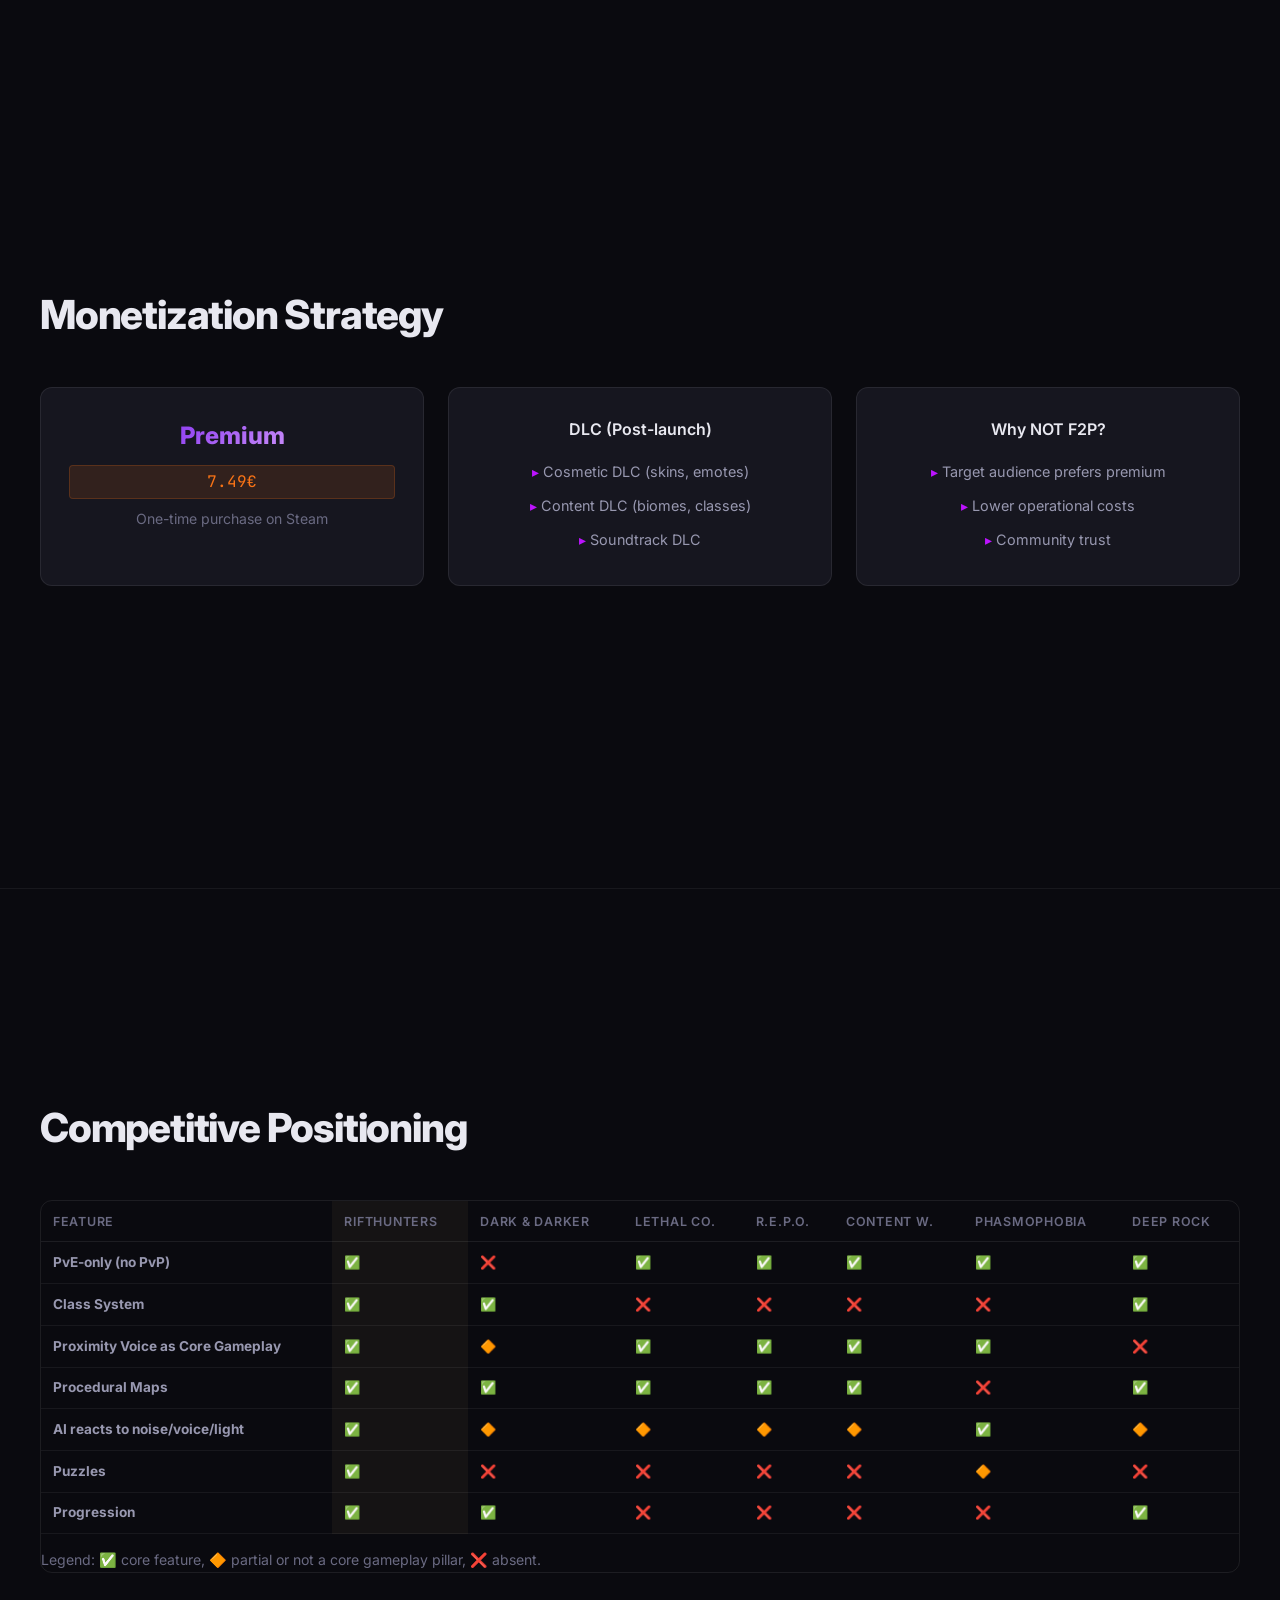
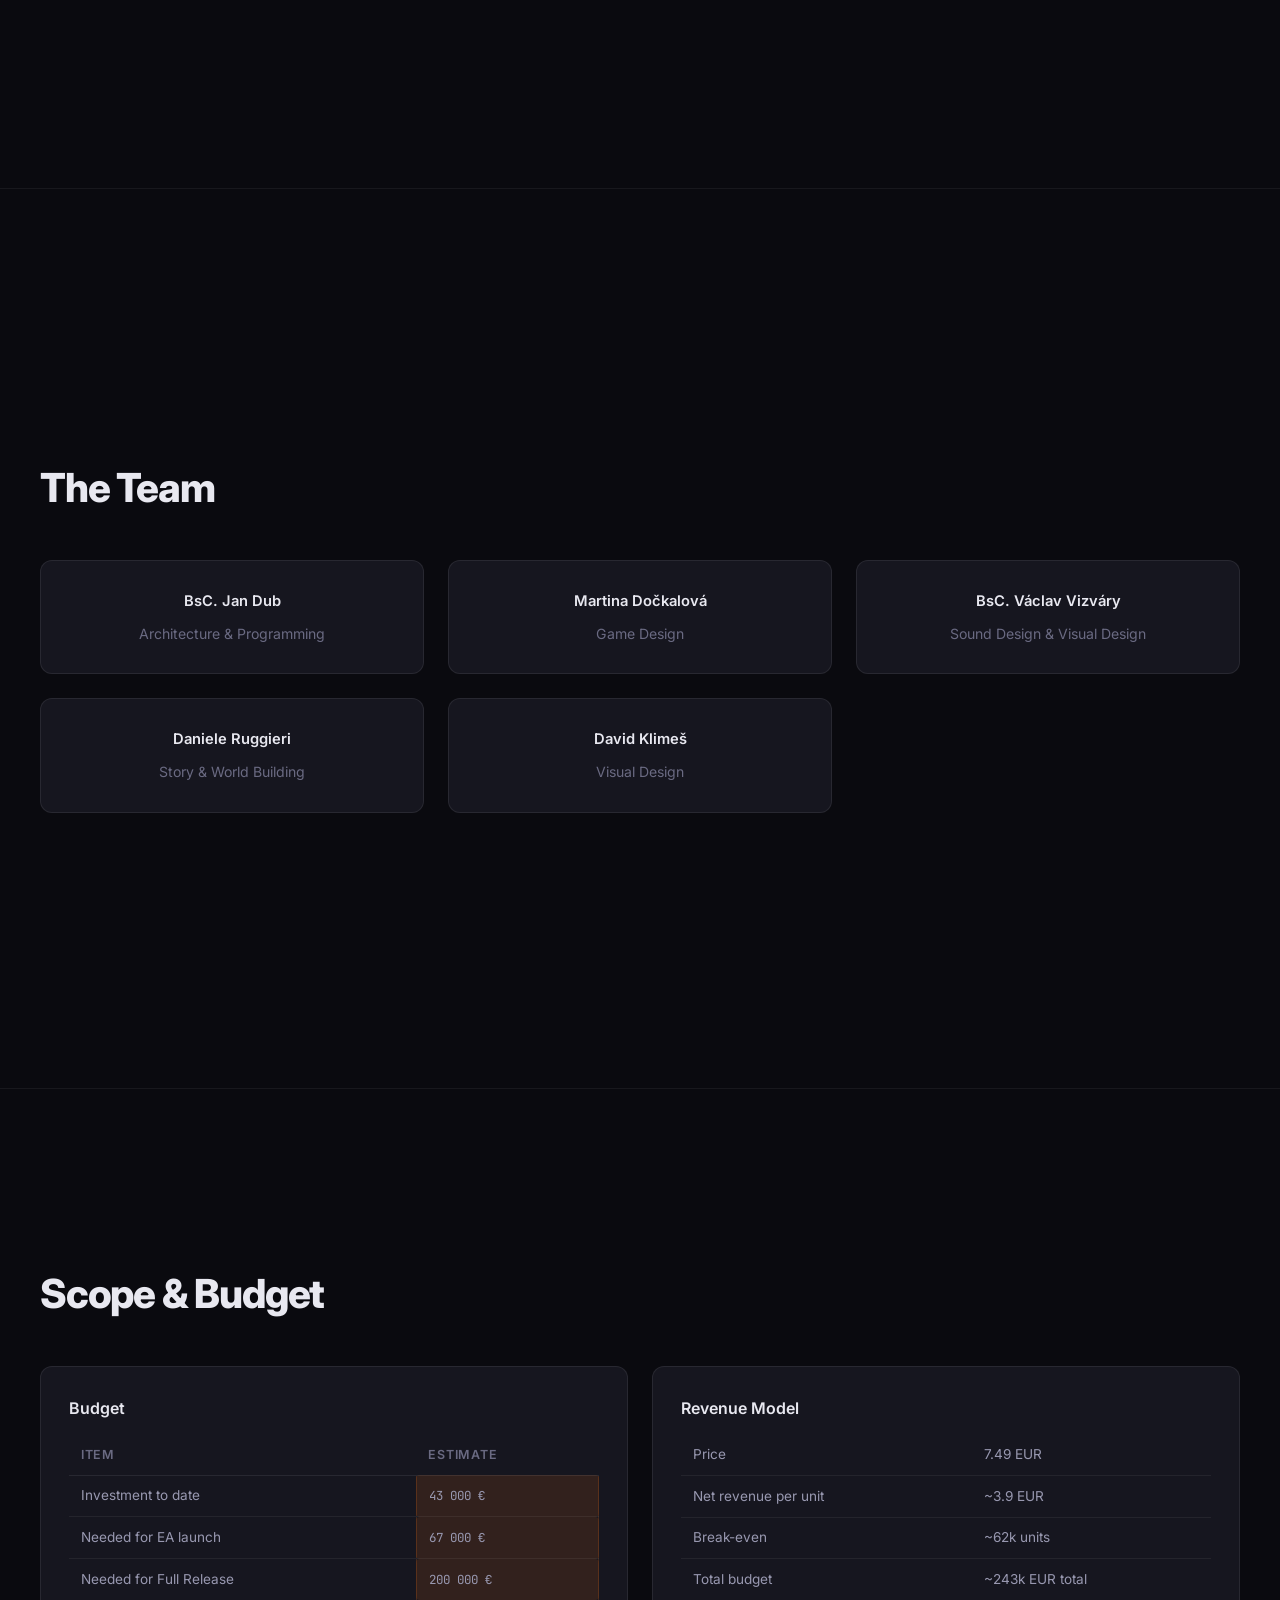
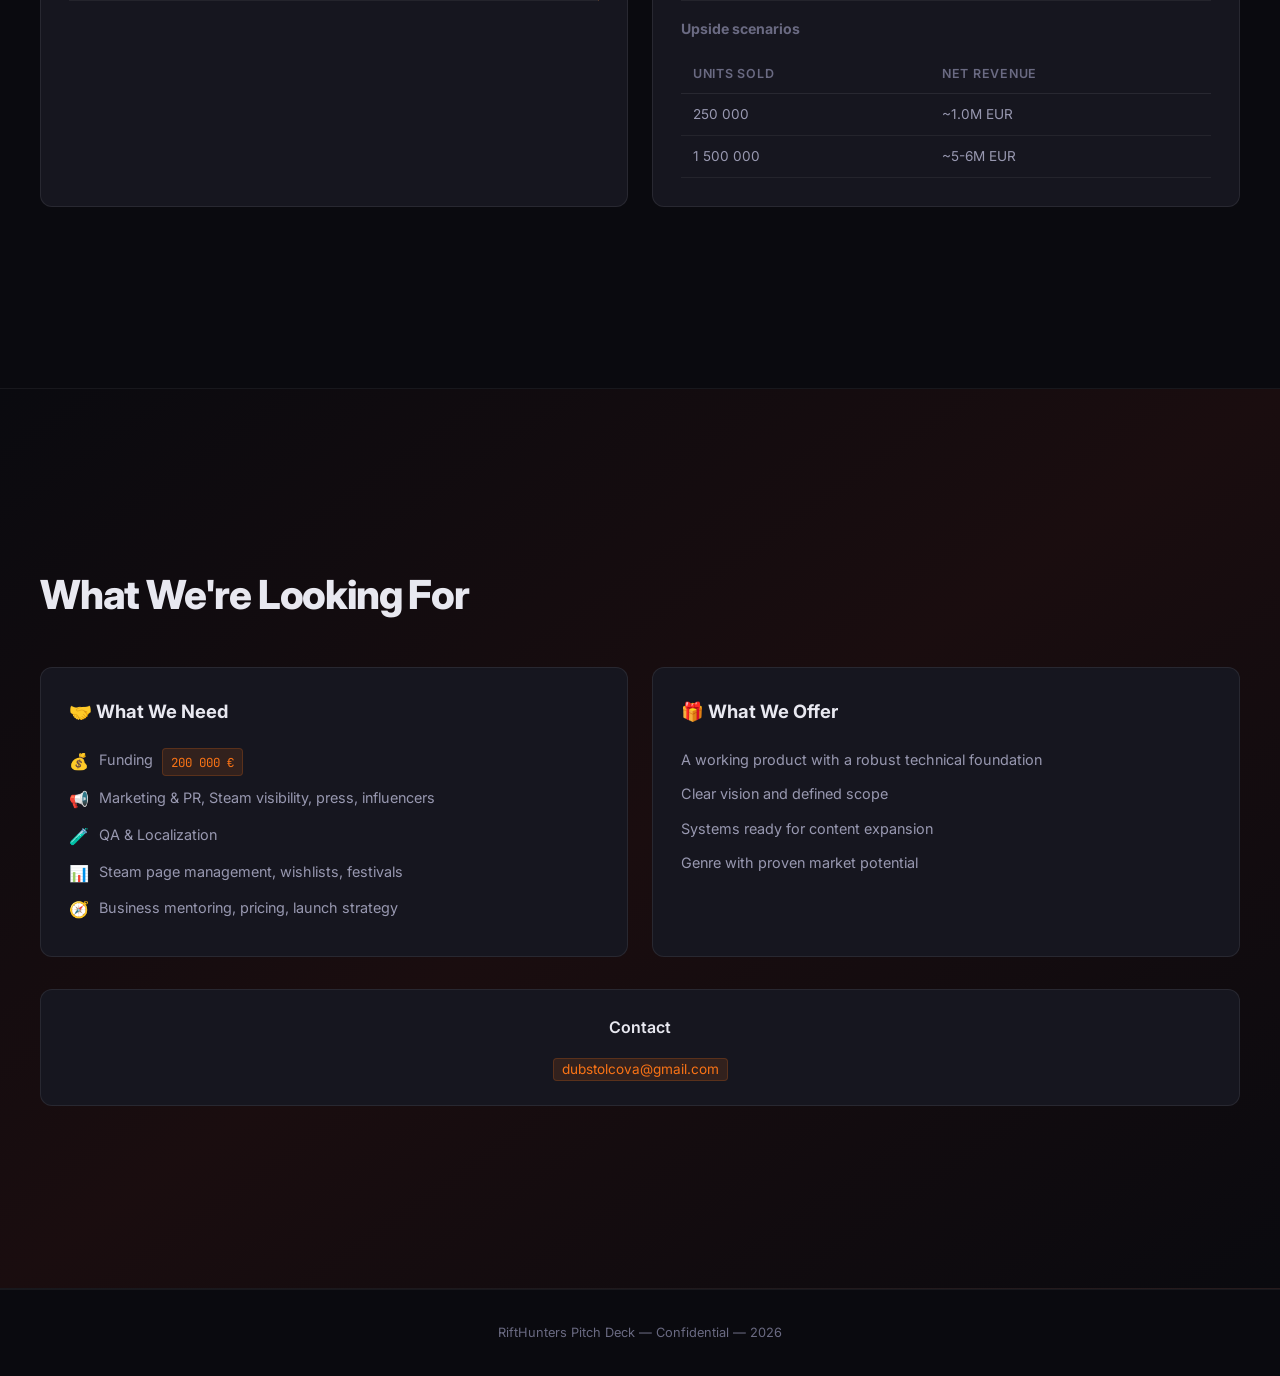
==== commit cb47abfc: "drobnosti" ====
--- a/RiftHunters/index.html
+++ b/RiftHunters/index.html
@@ -59,8 +59,8 @@
                 <h1 class="hero-title">
                     <span class="hero-title-accent">Rift</span>Hunters
                 </h1>
-                <p class="hero-tagline">Co-op procedural dungeon crawler with proximity voice chat and physics-driven
-                    chaos</p>
+                <p class="hero-tagline">A co-op dungeon crawler where proximity voice, AI predators and physics-driven
+                    chaos create unpredictable runs.</p>
                 <p class="hero-desc">Explore the depths of the Incontinuum with friends, solve puzzles, avoid
                     enemies, collect loot and try not to die. Every run is different.</p>
                 <div class="hero-cta">
@@ -190,8 +190,7 @@
                                 new type of challenge. No generic monsters, no hordes of boring pawns, just meaningful
                                 in-depth threats.</li>
                             <li><strong>Physics-driven chaos</strong> – Traps, explosions and enemy attacks trigger
-                                ragdoll reactions that turn deadly runs into hilarious stories and shareable moments.
-                            </li>
+                                ragdoll reactions that turn deadly runs into hilarious, shareable moments.</li>
                         </ul>
                         <div class="pillar-screenshot">
                             <img src="assets/Screenshot 2026-03-03 231348.png" alt="AI enemies in dungeon ritual"
@@ -252,7 +251,7 @@
                         <h3>Primary Target Audience</h3>
                         <div class="profile-stats">
                             <div class="profile-stat"><span class="profile-label">Age</span><span
-                                    class="profile-value">12–30</span></div>
+                                    class="profile-value">16–35</span></div>
                             <div class="profile-stat"><span class="profile-label">Platform</span><span
                                     class="profile-value">Steam PC</span></div>
                             <div class="profile-stat"><span class="profile-label">Profile</span><span
@@ -278,12 +277,7 @@
                                 <td>Dungeon crawler, loot, classes, extraction</td>
                                 <td>Cooperative focus (not PvP), voice puzzles</td>
                             </tr>
-                            <tr>
-                                <td><strong>Barony</strong></td>
-                                <td>Procedural co-op dungeon crawling, classes, progression</td>
-                                <td>Proximity voice + puzzle-driven extraction loop + stronger social virality focus
-                                </td>
-                            </tr>
+
                             <tr>
                                 <td><strong>Lethal Company</strong></td>
                                 <td>Co-op horror, proximity voice, viral potential</td>
@@ -304,11 +298,7 @@
                                 <td>Voice-based, co-op investigation</td>
                                 <td>Action combat, class diversity, procedural levels</td>
                             </tr>
-                            <tr>
-                                <td><strong>Barotrauma</strong></td>
-                                <td>Co-op, emergent AI, role division</td>
-                                <td>3D Fantasy setting, dungeon mechanics</td>
-                            </tr>
+
                             <tr>
                                 <td><strong>Deep Rock Galactic</strong></td>
                                 <td>4-player co-op, procedural generation, classes</td>
@@ -616,8 +606,9 @@
                         <div class="market-insights">
                             <div class="insight-item">
                                 <span class="insight-value">$100M+</span>
-                                <span class="insight-label"><strong>Proven Market Appetite</strong> Success of
-                                    lightweight co-op horror validates the demand for social-first gameplay.</span>
+                                <span class="insight-label"><strong>Revenue proven by viral co-op titles</strong>
+                                    Success of
+                                    lightweight co-op titles validates the demand for social-first gameplay.</span>
                             </div>
                             <div class="insight-item">
                                 <span class="insight-value">3M+</span>
@@ -691,8 +682,6 @@
                                 <th>R.E.P.O.</th>
                                 <th>Content W.</th>
                                 <th>Phasmophobia</th>
-                                <th>Barony</th>
-                                <th>Barotrauma</th>
                                 <th>Deep Rock</th>
                             </tr>
                         </thead>
@@ -706,8 +695,6 @@
                                 <td><span class="check yes">✅</span></td>
                                 <td><span class="check yes">✅</span></td>
                                 <td><span class="check yes">✅</span></td>
-                                <td><span class="check yes">✅</span></td>
-                                <td><span class="check yes">✅</span></td>
                             </tr>
                             <tr>
                                 <td><strong>Class System</strong></td>
@@ -718,19 +705,15 @@
                                 <td><span class="check no">❌</span></td>
                                 <td><span class="check no">❌</span></td>
                                 <td><span class="check yes">✅</span></td>
-                                <td><span class="check yes">✅</span></td>
-                                <td><span class="check yes">✅</span></td>
-                            </tr>
-                            <tr>
-                                <td><strong>Spatial Voice as Gameplay</strong></td>
+                            </tr>
+                            <tr>
+                                <td><strong>Proximity Voice as Core Gameplay</strong></td>
                                 <td class="highlight-col"><span class="check yes">✅</span></td>
                                 <td><span class="check partial">🔶</span></td>
                                 <td><span class="check yes">✅</span></td>
                                 <td><span class="check yes">✅</span></td>
                                 <td><span class="check yes">✅</span></td>
                                 <td><span class="check yes">✅</span></td>
-                                <td><span class="check partial">🔶</span></td>
-                                <td><span class="check yes">✅</span></td>
                                 <td><span class="check no">❌</span></td>
                             </tr>
                             <tr>
@@ -741,8 +724,6 @@
                                 <td><span class="check yes">✅</span></td>
                                 <td><span class="check yes">✅</span></td>
                                 <td><span class="check no">❌</span></td>
-                                <td><span class="check yes">✅</span></td>
-                                <td><span class="check yes">✅</span></td>
                                 <td><span class="check yes">✅</span></td>
                             </tr>
                             <tr>
@@ -754,8 +735,6 @@
                                 <td><span class="check partial">🔶</span></td>
                                 <td><span class="check yes">✅</span></td>
                                 <td><span class="check partial">🔶</span></td>
-                                <td><span class="check yes">✅</span></td>
-                                <td><span class="check partial">🔶</span></td>
                             </tr>
                             <tr>
                                 <td><strong>Puzzles</strong></td>
@@ -765,8 +744,6 @@
                                 <td><span class="check no">❌</span></td>
                                 <td><span class="check no">❌</span></td>
                                 <td><span class="check partial">🔶</span></td>
-                                <td><span class="check partial">🔶</span></td>
-                                <td><span class="check no">❌</span></td>
                                 <td><span class="check no">❌</span></td>
                             </tr>
                             <tr>
@@ -777,8 +754,6 @@
                                 <td><span class="check no">❌</span></td>
                                 <td><span class="check no">❌</span></td>
                                 <td><span class="check no">❌</span></td>
-                                <td><span class="check yes">✅</span></td>
-                                <td><span class="check yes">✅</span></td>
                                 <td><span class="check yes">✅</span></td>
                             </tr>
                         </tbody>
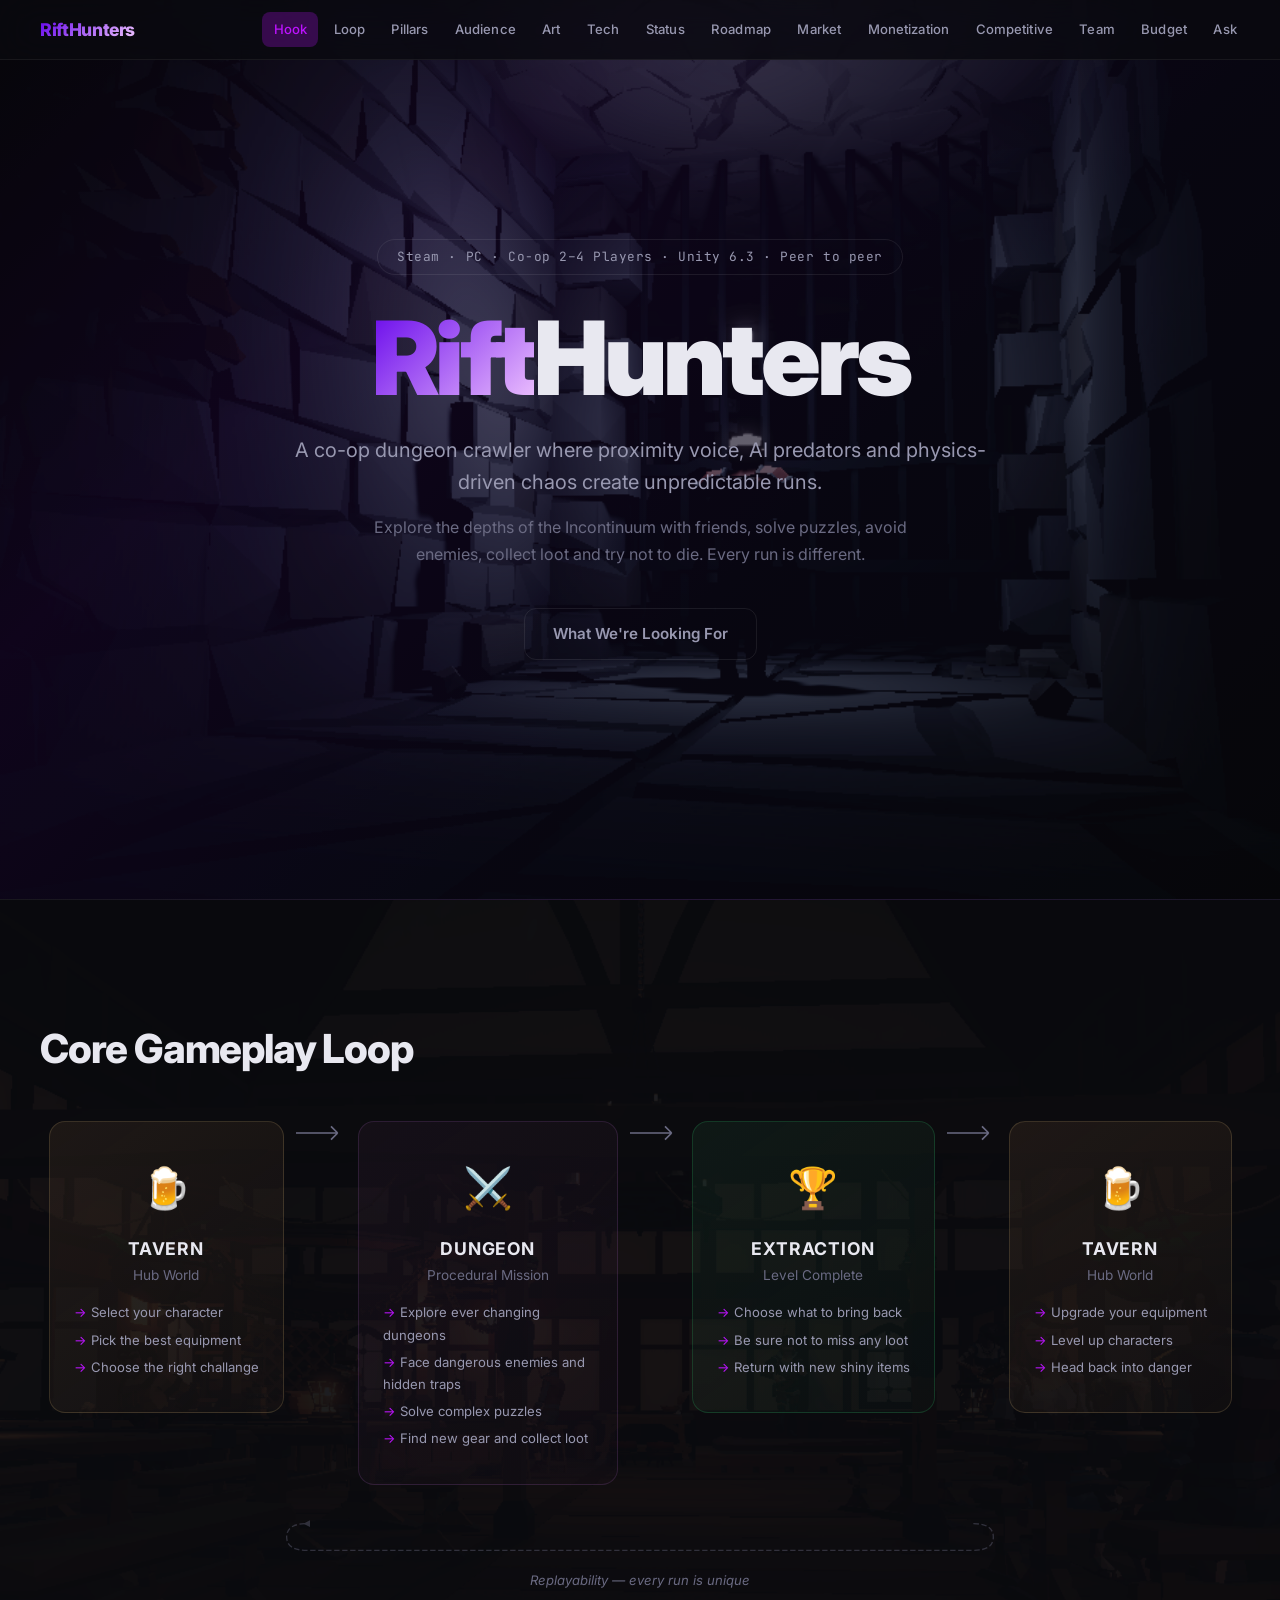
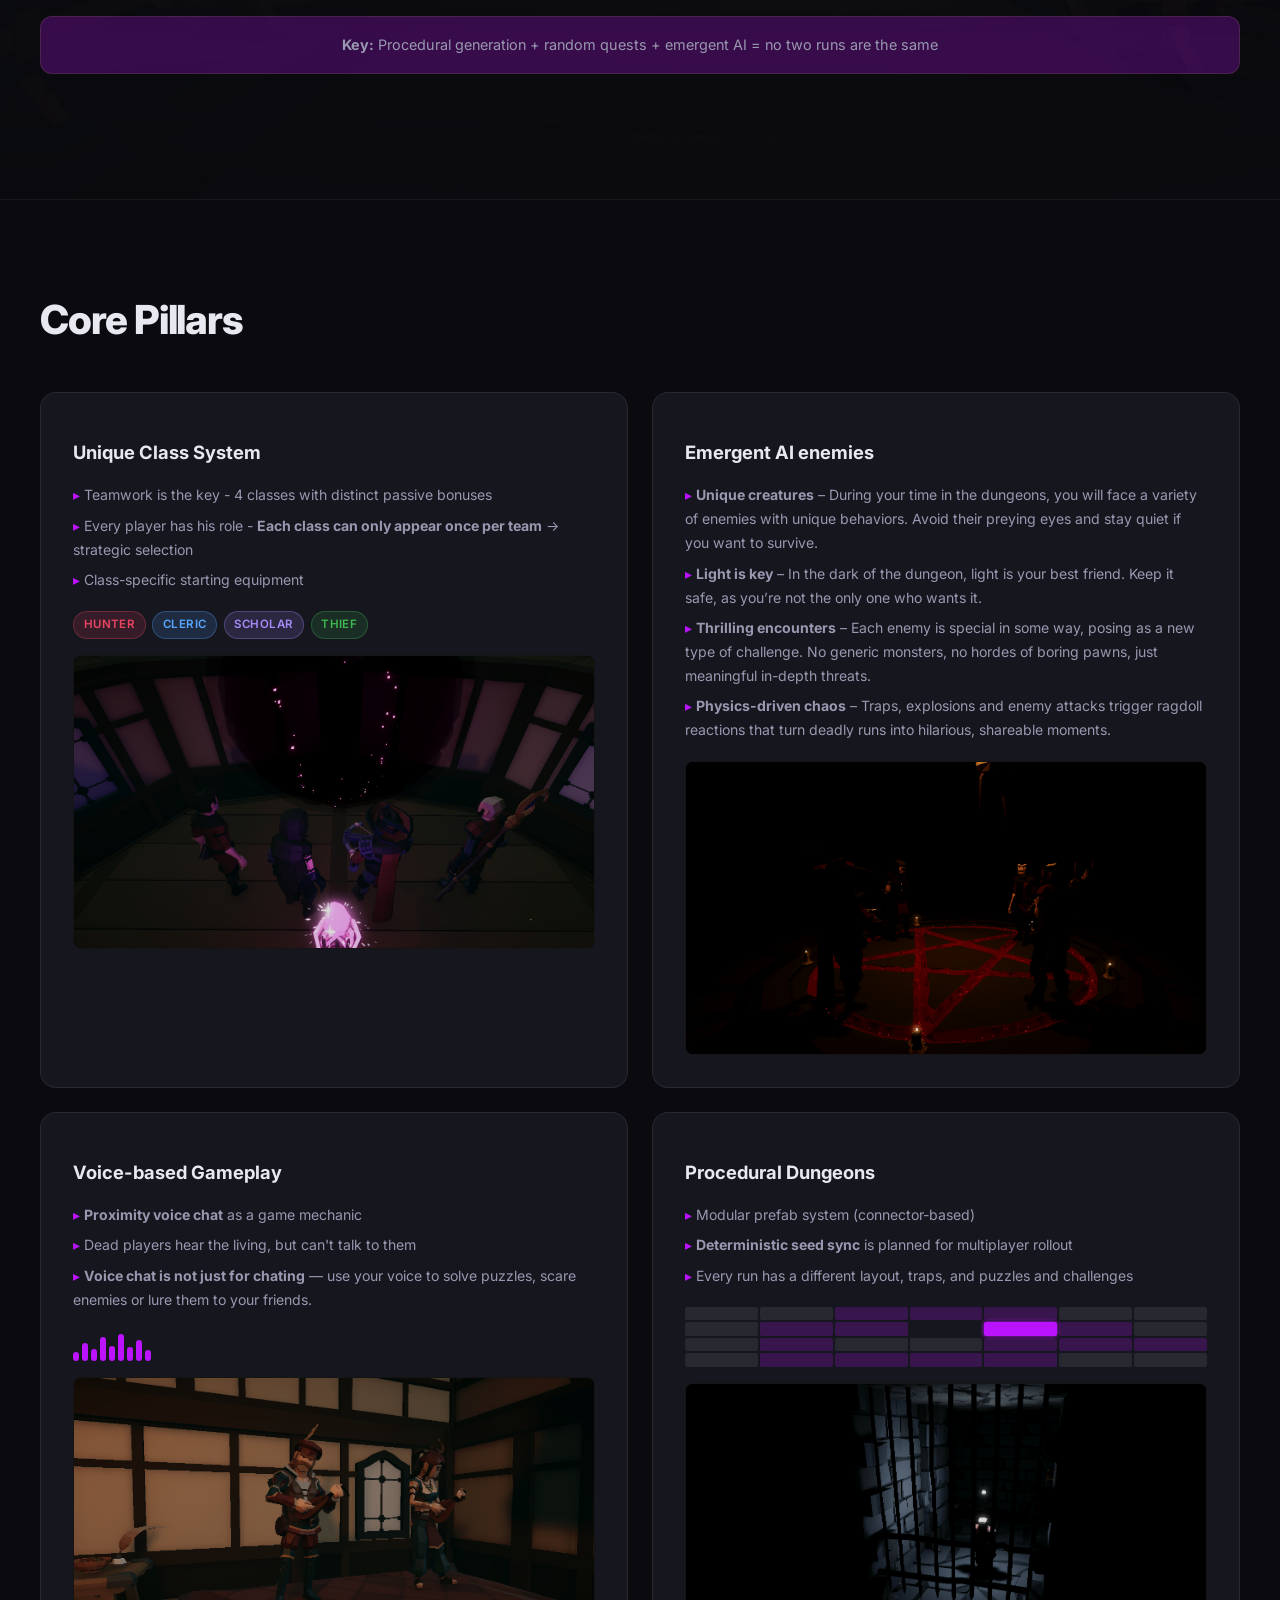
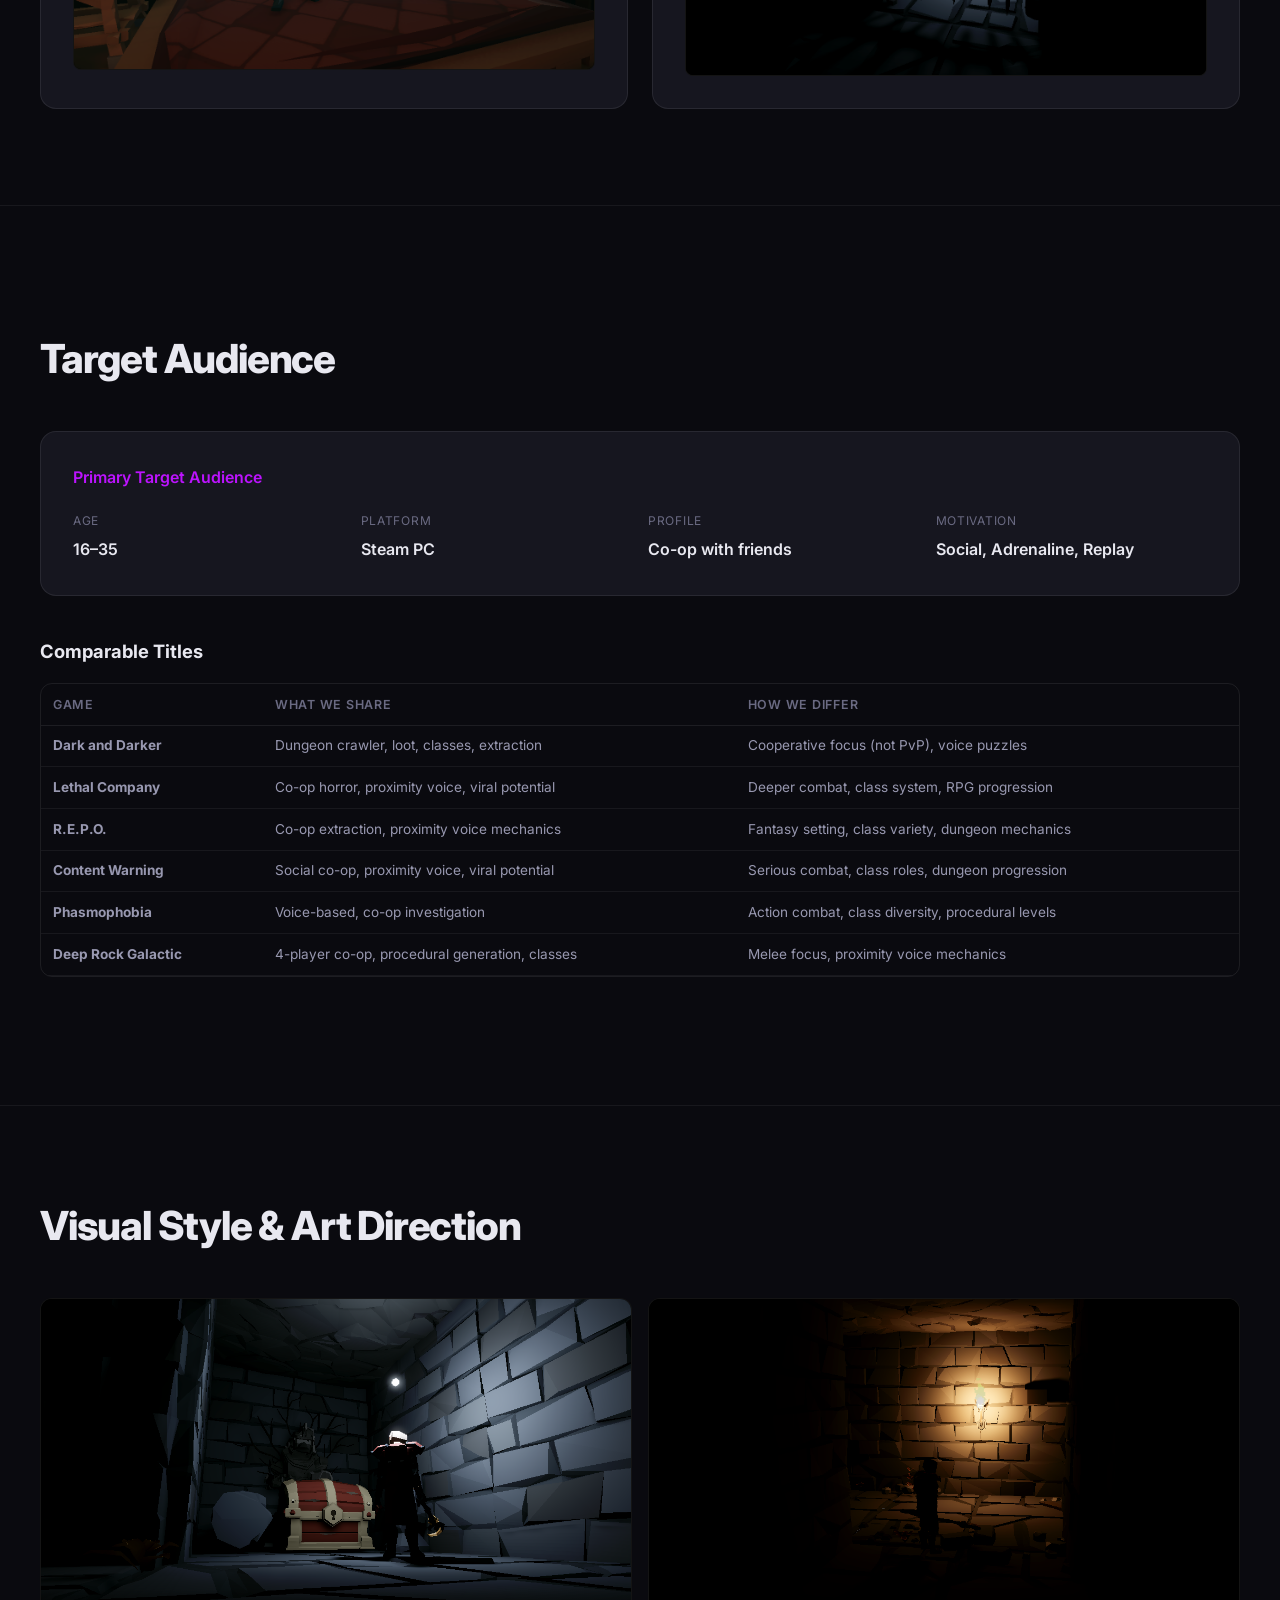
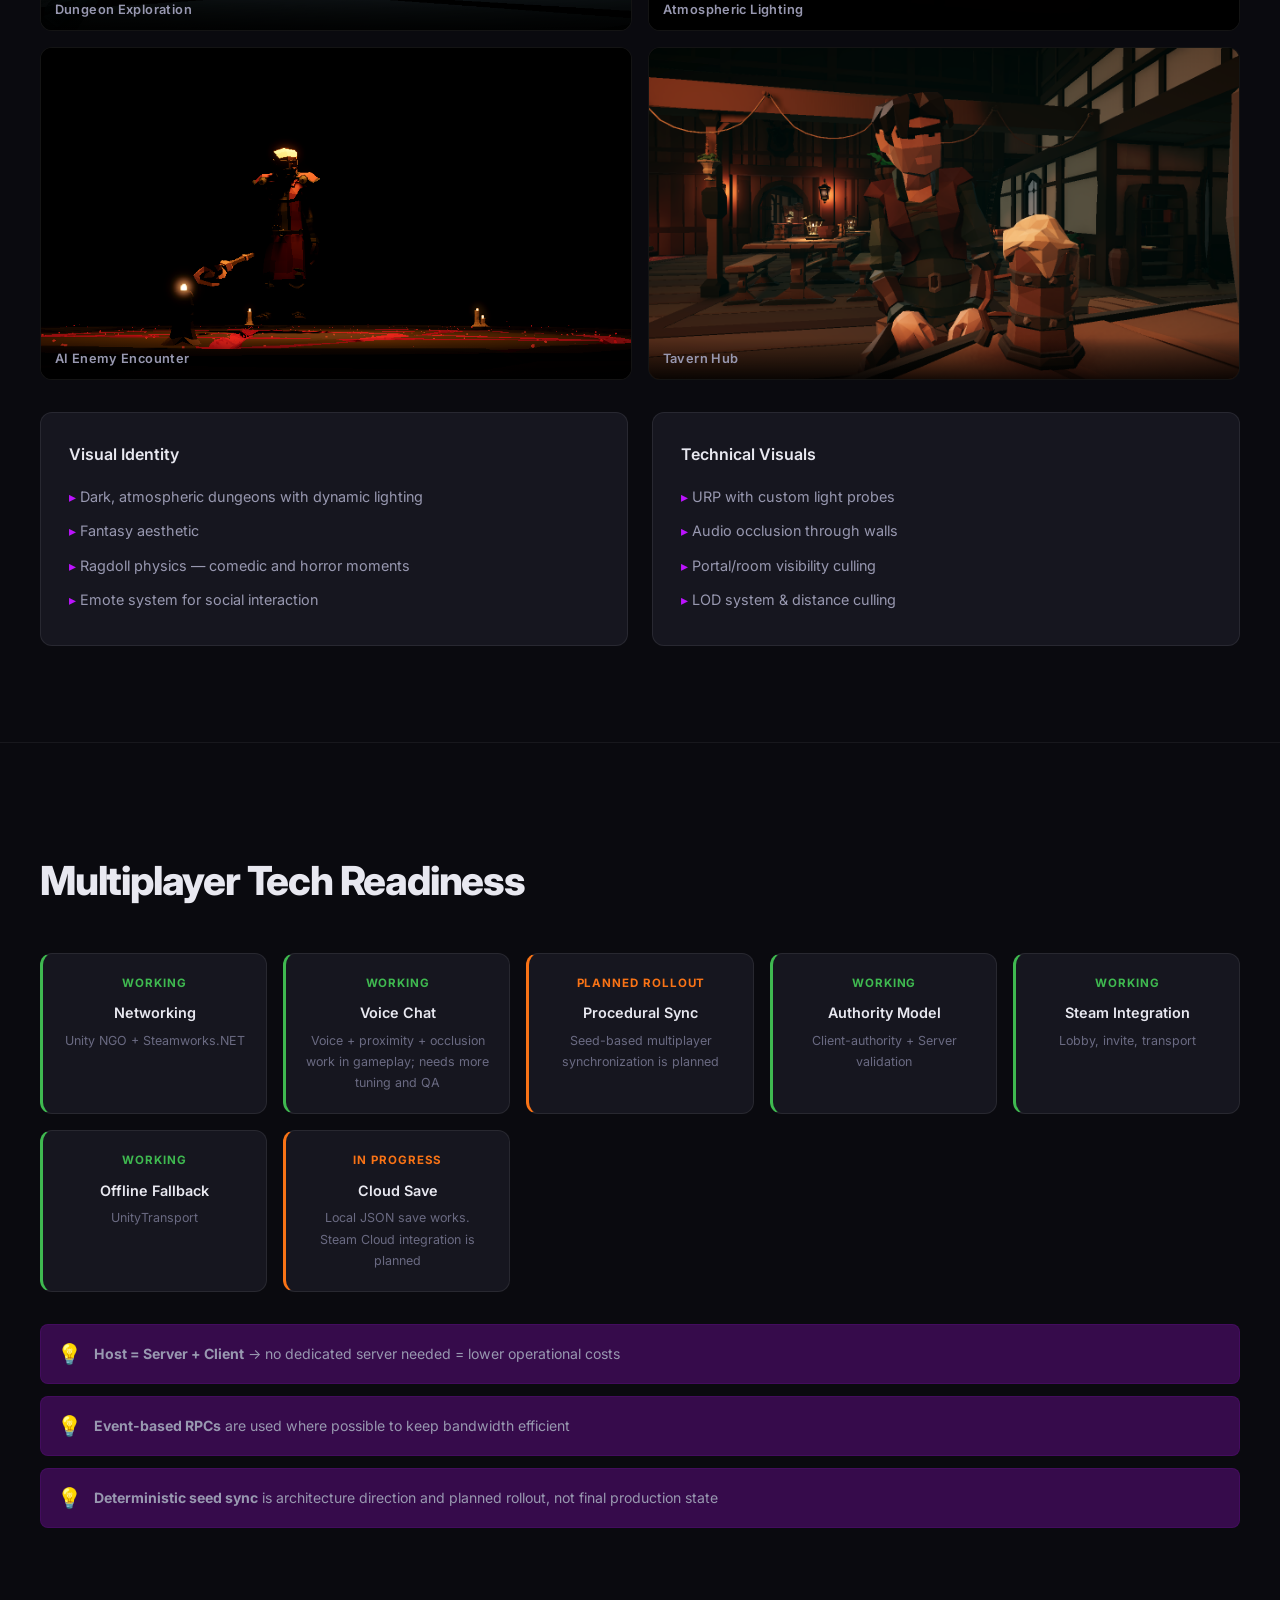
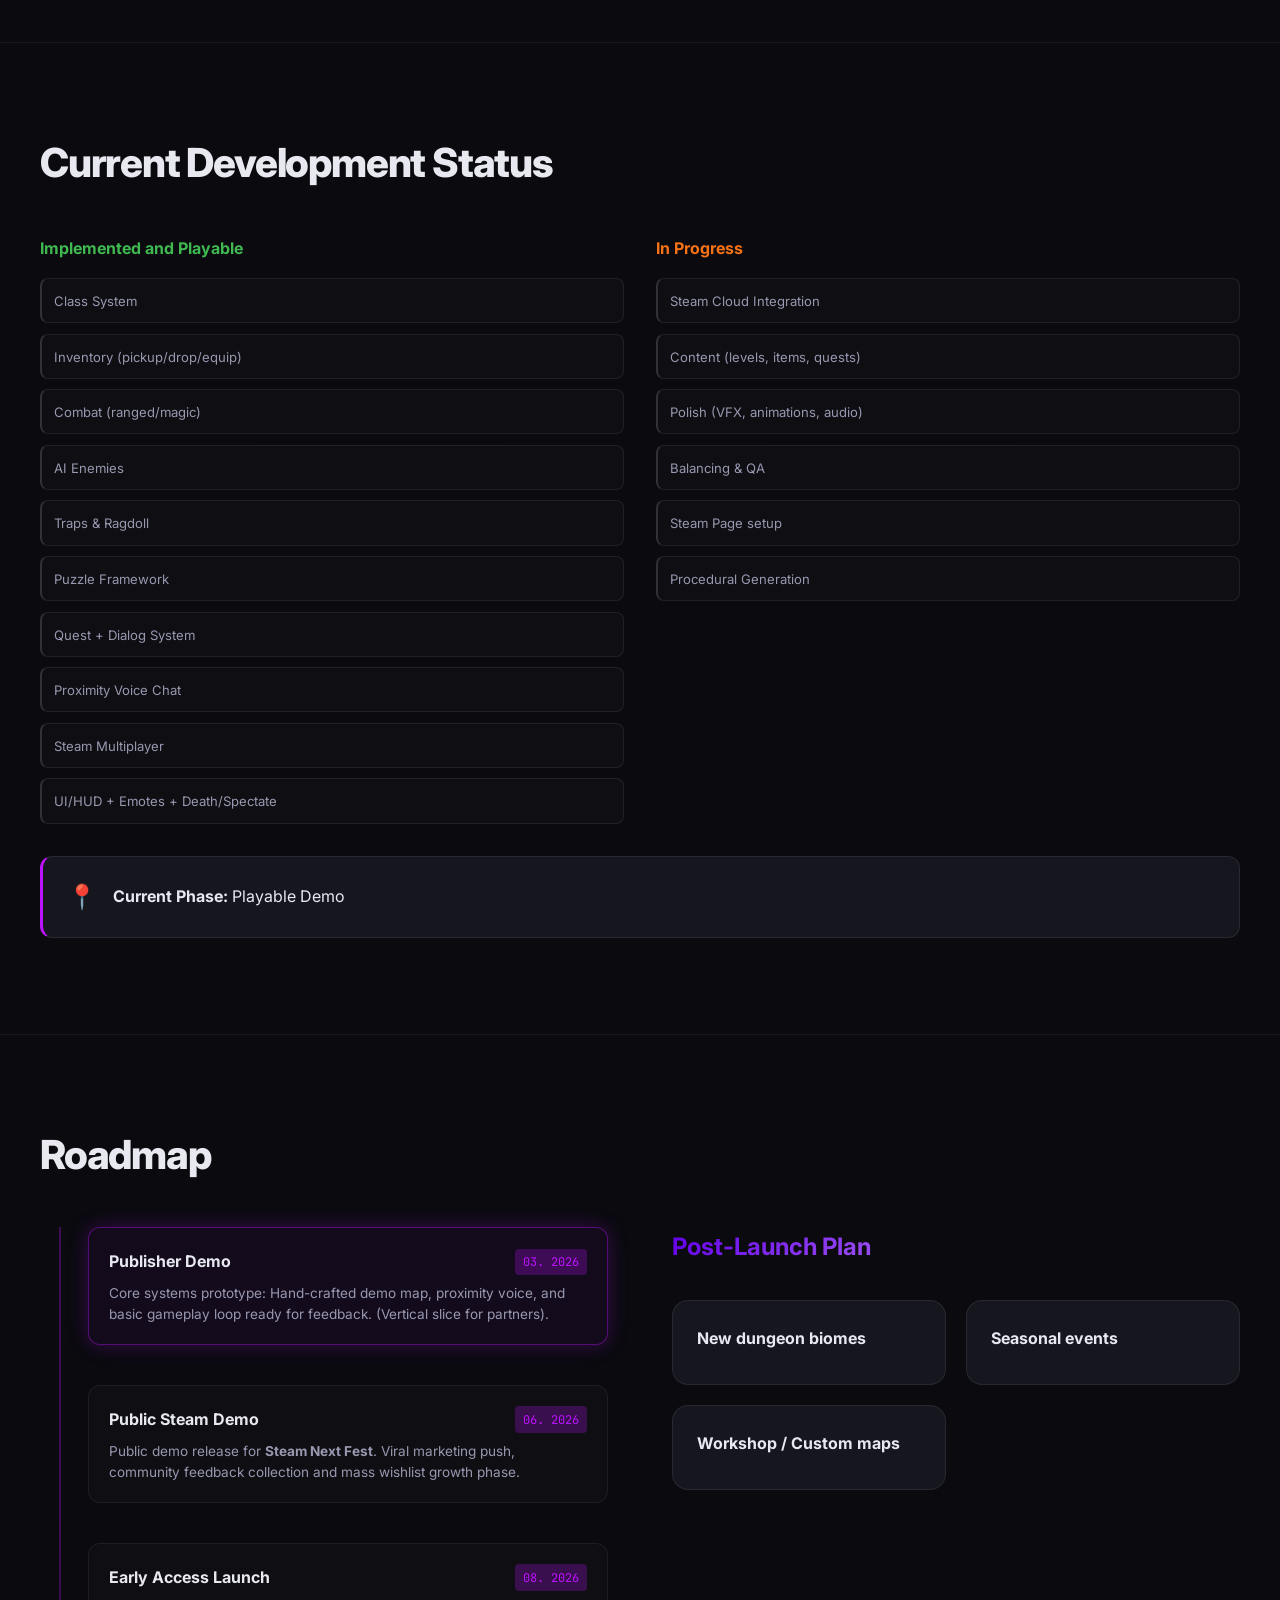
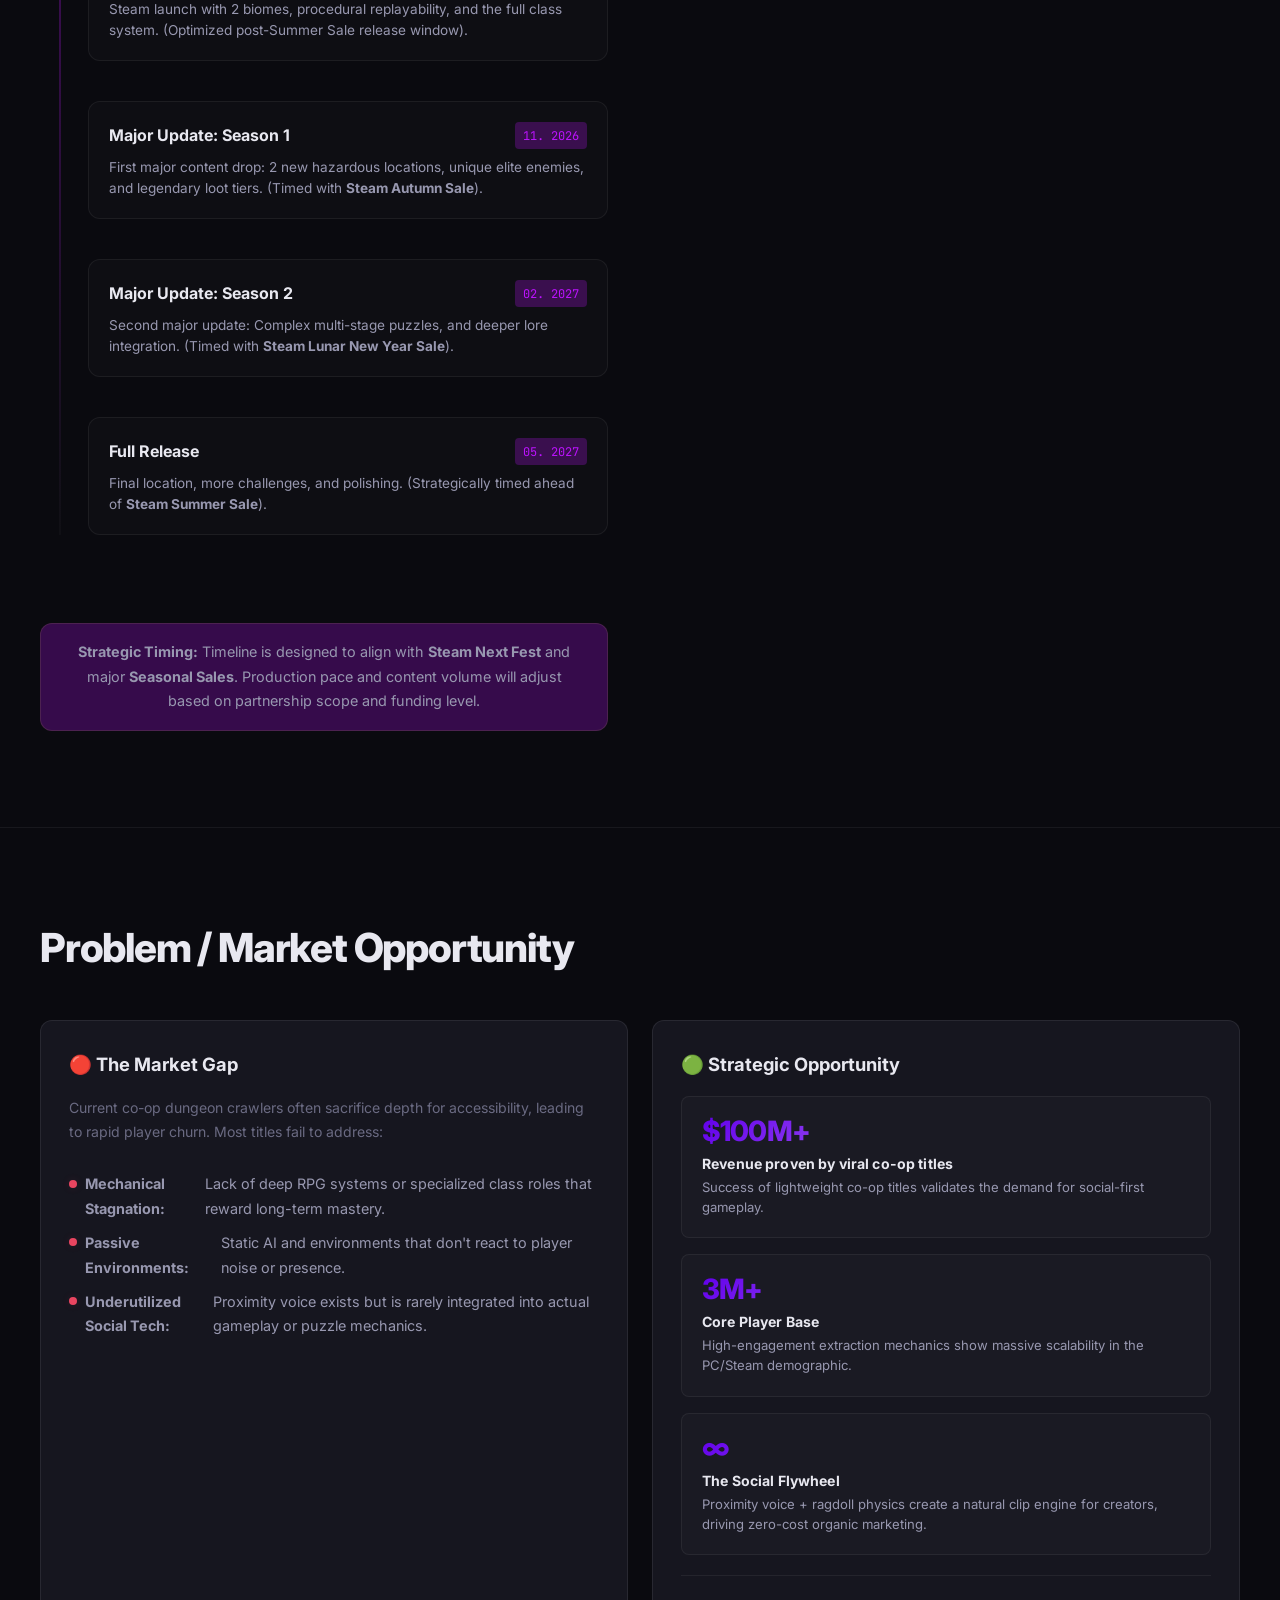
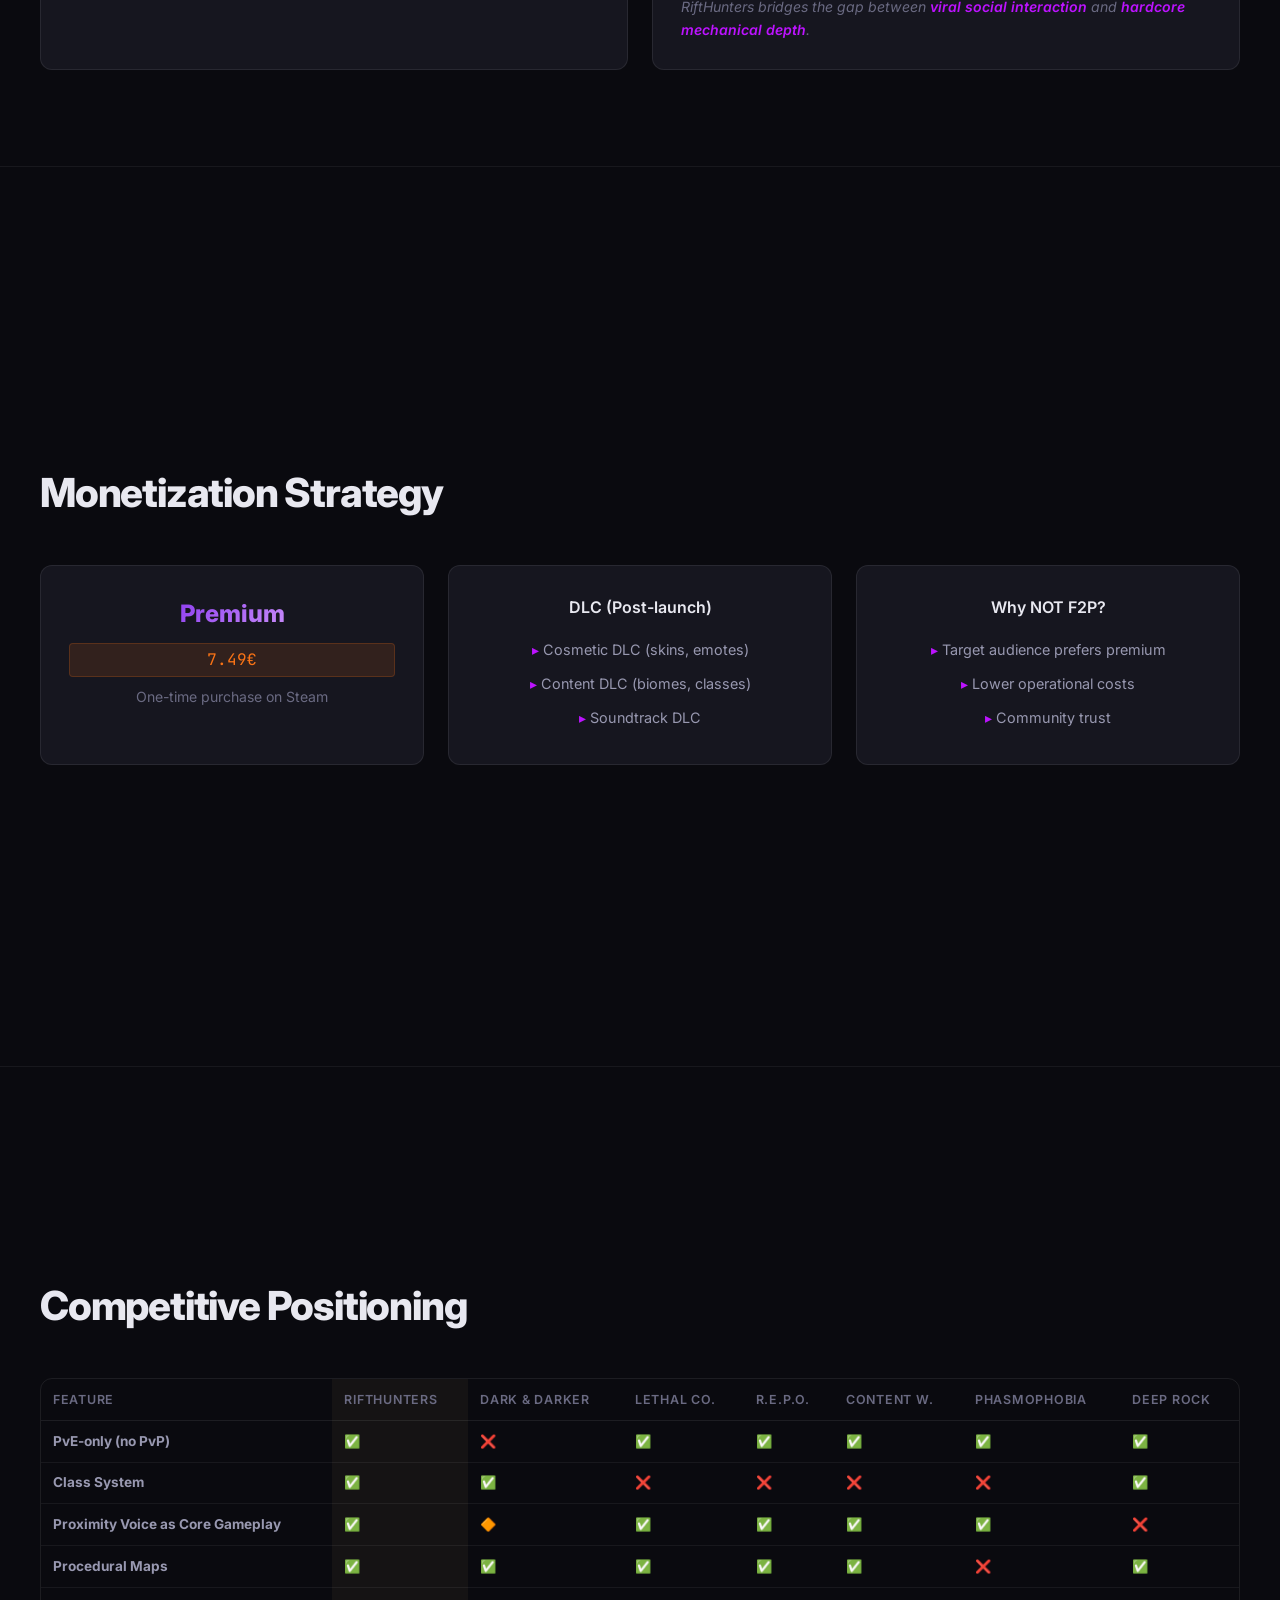
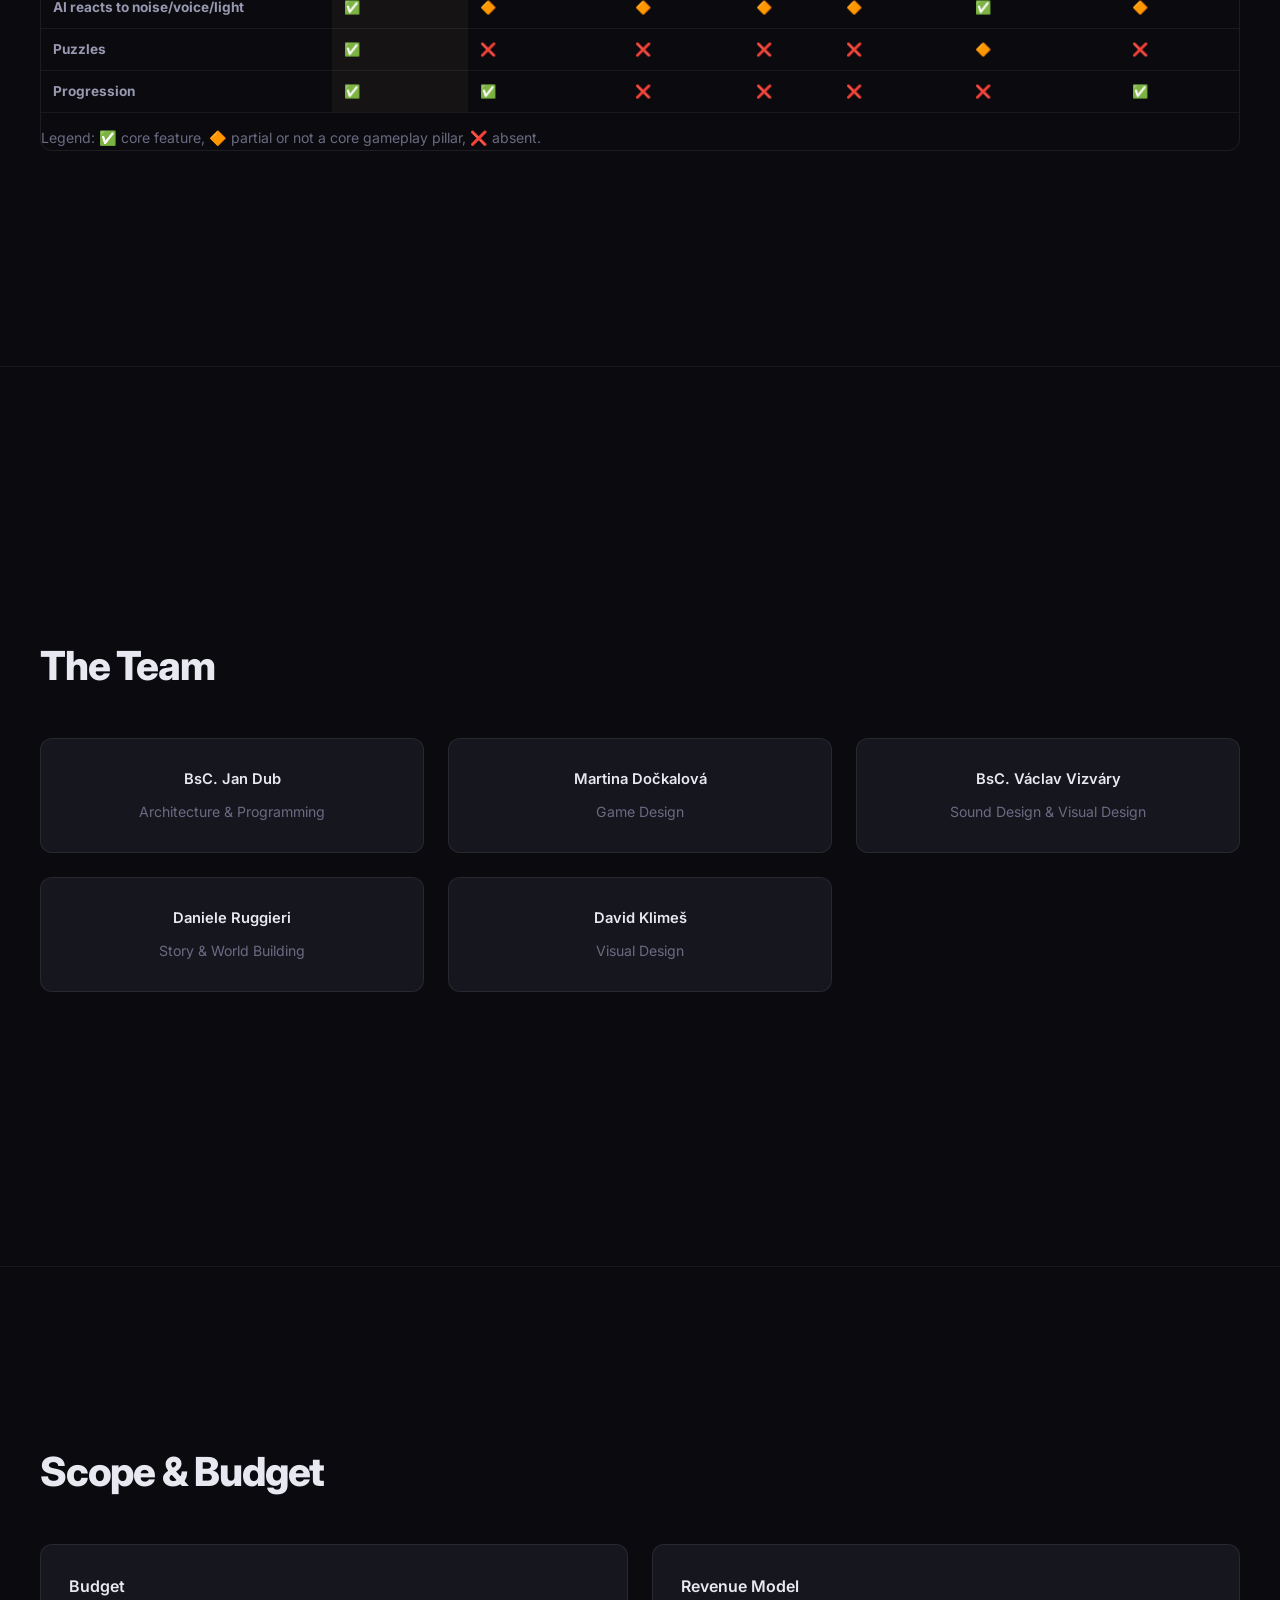
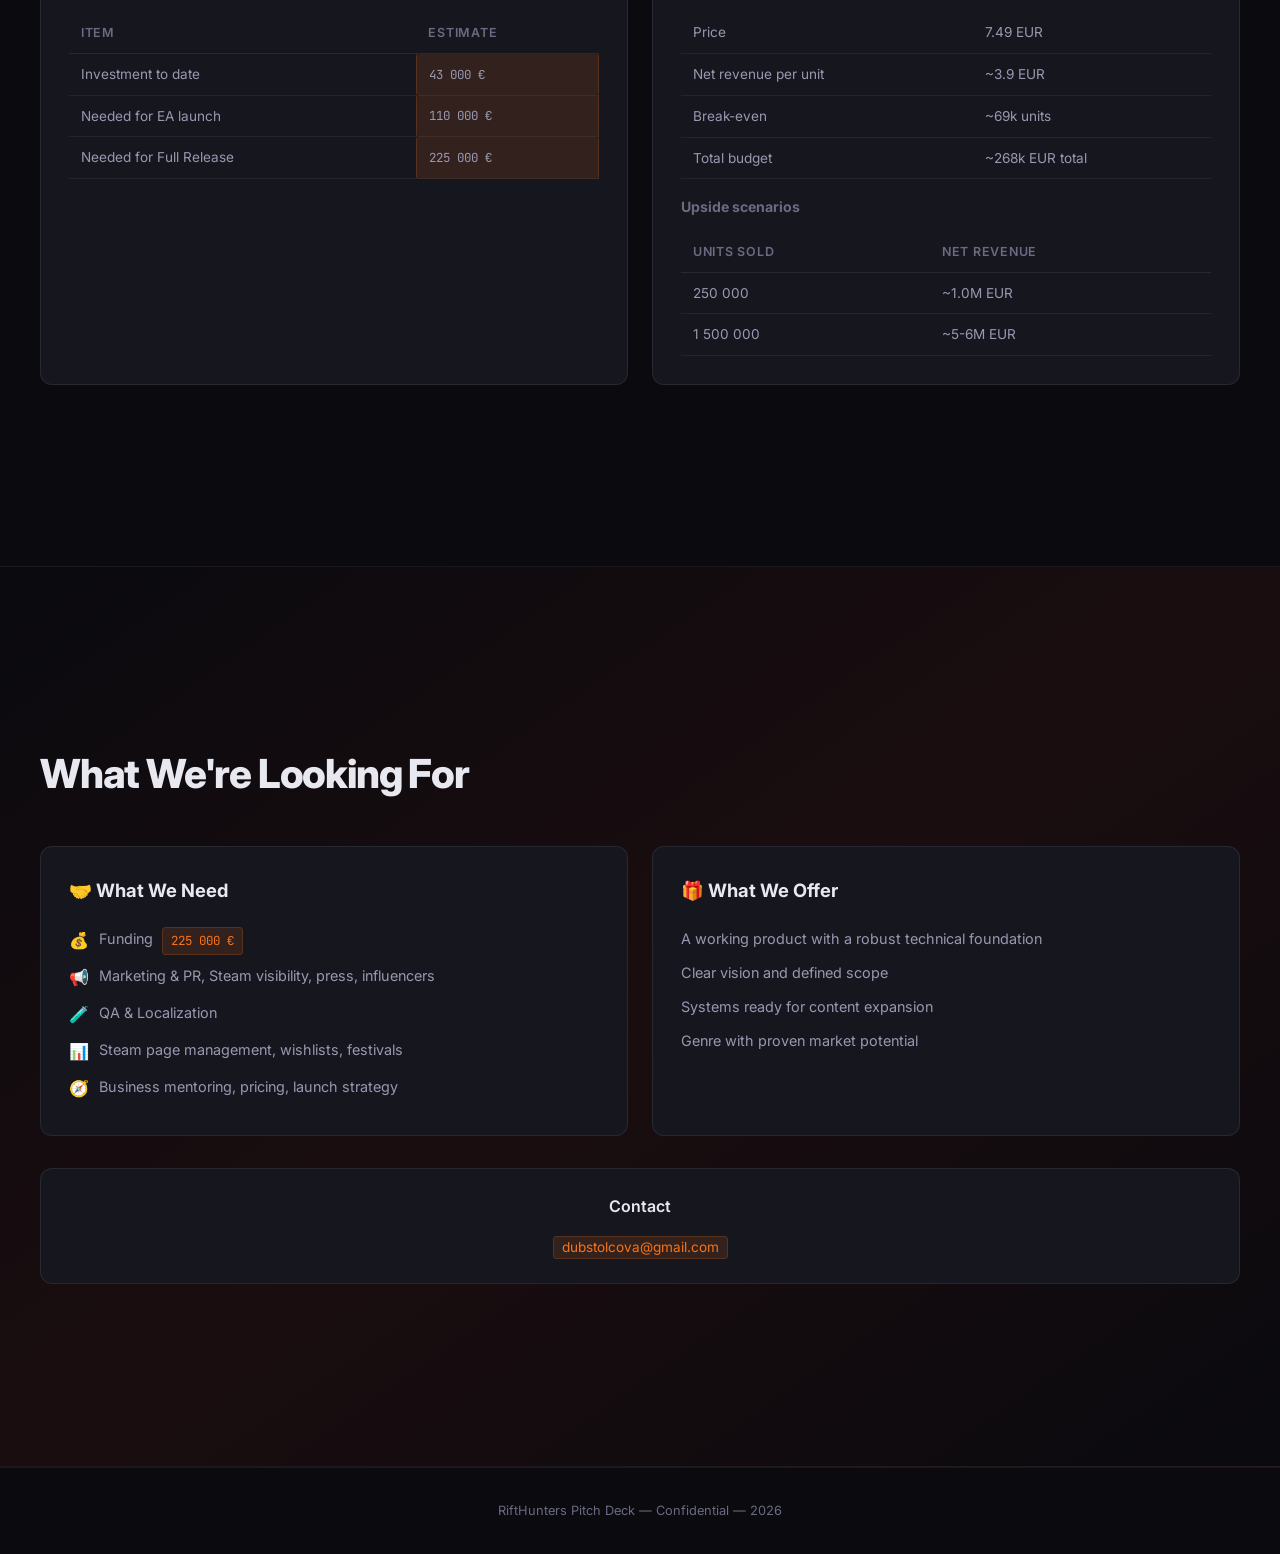
==== commit 68da8b0c: "last" ====
--- a/RiftHunters/index.html
+++ b/RiftHunters/index.html
@@ -509,42 +509,55 @@
                             <div class="tm-marker"></div>
                             <div class="tm-content">
                                 <div class="tm-header">
-                                    <h4>Demo</h4>
-                                    <span class="tm-date">3. 2026</span>
+                                    <h4>Publisher Demo</h4>
+                                    <span class="tm-date">03. 2026</span>
                                 </div>
                                 <p>Core systems prototype: Hand-crafted demo map, proximity voice, and basic gameplay
-                                    loop ready for feedback.</p>
+                                    loop ready for feedback. (Vertical slice for partners).</p>
                             </div>
                         </div>
                         <div class="tm-item">
                             <div class="tm-marker"></div>
                             <div class="tm-content">
                                 <div class="tm-header">
-                                    <h4>Early Access</h4>
-                                    <span class="tm-date">6. 2026</span>
+                                    <h4>Public Steam Demo</h4>
+                                    <span class="tm-date">06. 2026</span>
                                 </div>
-                                <p>Steam launch with 2 biomes, procedural replayability, and the full class system.</p>
+                                <p>Public demo release for <strong>Steam Next Fest</strong>. Viral marketing push,
+                                    community feedback collection and mass wishlist growth phase.</p>
                             </div>
                         </div>
                         <div class="tm-item">
                             <div class="tm-marker"></div>
                             <div class="tm-content">
                                 <div class="tm-header">
-                                    <h4>First Content Update</h4>
-                                    <span class="tm-date">8. 2026</span>
+                                    <h4>Early Access Launch</h4>
+                                    <span class="tm-date">08. 2026</span>
                                 </div>
-                                <p>First major content drop: 2 new hazardous locations, unique elite enemies, and
-                                    legendary loot tiers.</p>
+                                <p>Steam launch with 2 biomes, procedural replayability, and the full class system.
+                                    (Optimized post-Summer Sale release window).</p>
                             </div>
                         </div>
                         <div class="tm-item">
                             <div class="tm-marker"></div>
                             <div class="tm-content">
                                 <div class="tm-header">
-                                    <h4>Second Content Update</h4>
-                                    <span class="tm-date">10. 2026</span>
+                                    <h4>Major Update: Season 1</h4>
+                                    <span class="tm-date">11. 2026</span>
                                 </div>
-                                <p>Second major update: Complex multi-stage puzzles, and deeper lore integration.</p>
+                                <p>First major content drop: 2 new hazardous locations, unique elite enemies, and
+                                    legendary loot tiers. (Timed with <strong>Steam Autumn Sale</strong>).</p>
+                            </div>
+                        </div>
+                        <div class="tm-item">
+                            <div class="tm-marker"></div>
+                            <div class="tm-content">
+                                <div class="tm-header">
+                                    <h4>Major Update: Season 2</h4>
+                                    <span class="tm-date">02. 2027</span>
+                                </div>
+                                <p>Second major update: Complex multi-stage puzzles, and deeper lore integration. (Timed
+                                    with <strong>Steam Lunar New Year Sale</strong>).</p>
                             </div>
                         </div>
                         <div class="tm-item">
@@ -552,9 +565,11 @@
                             <div class="tm-content">
                                 <div class="tm-header">
                                     <h4>Full Release</h4>
-                                    <span class="tm-date">12. 2026</span>
+                                    <span class="tm-date">05. 2027</span>
                                 </div>
-                                <p>Final location, more challenges, and polishing.</p>
+                                <p>Final location, more challenges, and polishing. (Strategically timed ahead of
+                                    <strong>Steam Summer Sale</strong>).
+                                </p>
                             </div>
                         </div>
                     </div>
@@ -574,8 +589,9 @@
                         </div>
                     </div>
                     <div class="highlight-box">
-                        <strong>Discovery windows:</strong> Steam Next Fest (June 15-22, 2026) and Steam Summer Sale
-                        (June 25-July 9, 2026). Steam page setup and wishlist growth are gating milestones before June.
+                        <strong>Strategic Timing:</strong> Timeline is designed to align with <strong>Steam Next
+                            Fest</strong> and major <strong>Seasonal Sales</strong>. Production pace and content volume
+                        will adjust based on partnership scope and funding level.
                     </div>
                 </div>
             </div>
@@ -818,11 +834,11 @@
                                 </tr>
                                 <tr>
                                     <td>Needed for EA launch</td>
-                                    <td class="todo-tag">67 000 €</td>
+                                    <td class="todo-tag">110 000 €</td>
                                 </tr>
                                 <tr>
                                     <td>Needed for Full Release</td>
-                                    <td class="todo-tag">200 000 €</td>
+                                    <td class="todo-tag">225 000 €</td>
                                 </tr>
                             </tbody>
                         </table>
@@ -841,11 +857,11 @@
                                 </tr>
                                 <tr>
                                     <td>Break-even</td>
-                                    <td>~62k units</td>
+                                    <td>~69k units</td>
                                 </tr>
                                 <tr>
                                     <td>Total budget</td>
-                                    <td>~243k EUR total</td>
+                                    <td>~268k EUR total</td>
                                 </tr>
                             </tbody>
                         </table>
@@ -883,7 +899,7 @@
                     <div class="card card-glow">
                         <h3 class="card-title">🤝 What We Need</h3>
                         <ul class="ask-list">
-                            <li><span class="ask-icon">💰</span> Funding <span class="todo-tag">200 000 €</span></li>
+                            <li><span class="ask-icon">💰</span> Funding <span class="todo-tag">225 000 €</span></li>
                             <li><span class="ask-icon">📢</span> Marketing & PR, Steam visibility, press, influencers
                             </li>
                             <li><span class="ask-icon">🧪</span> QA & Localization</li>
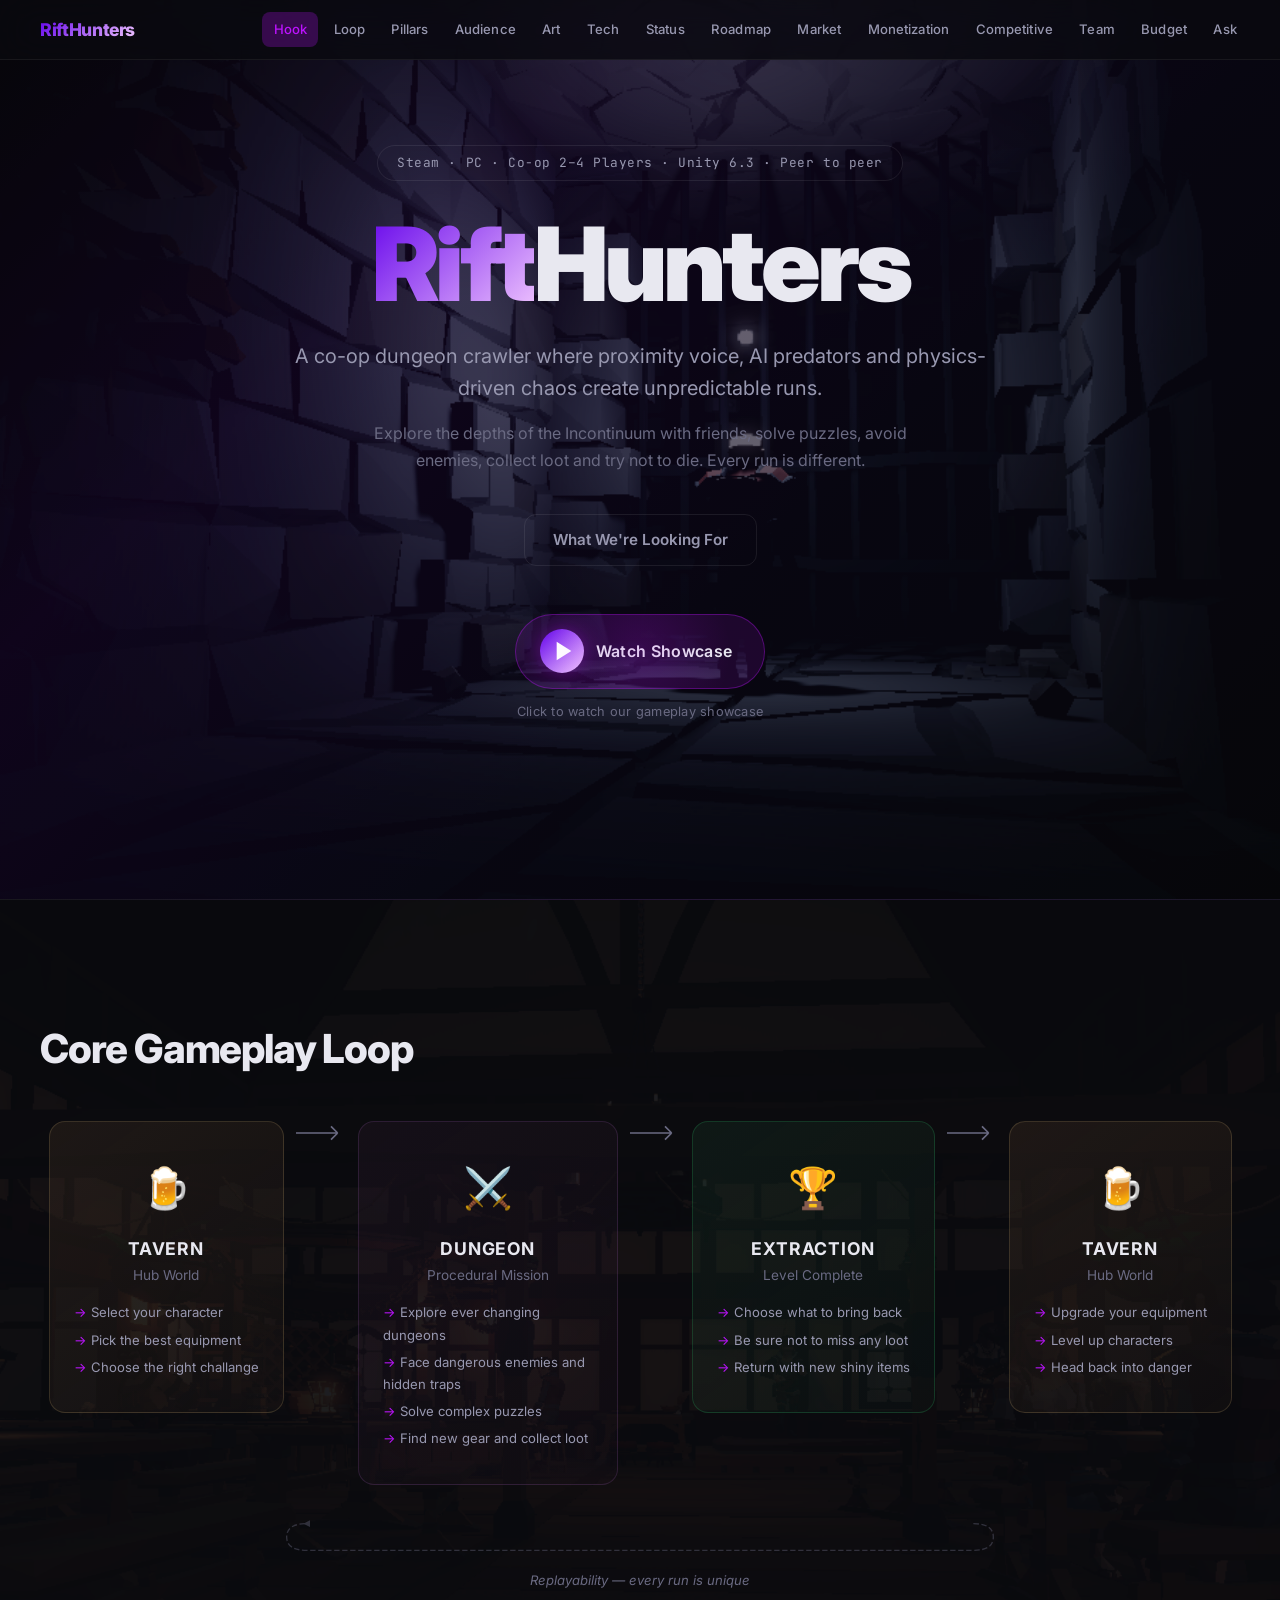
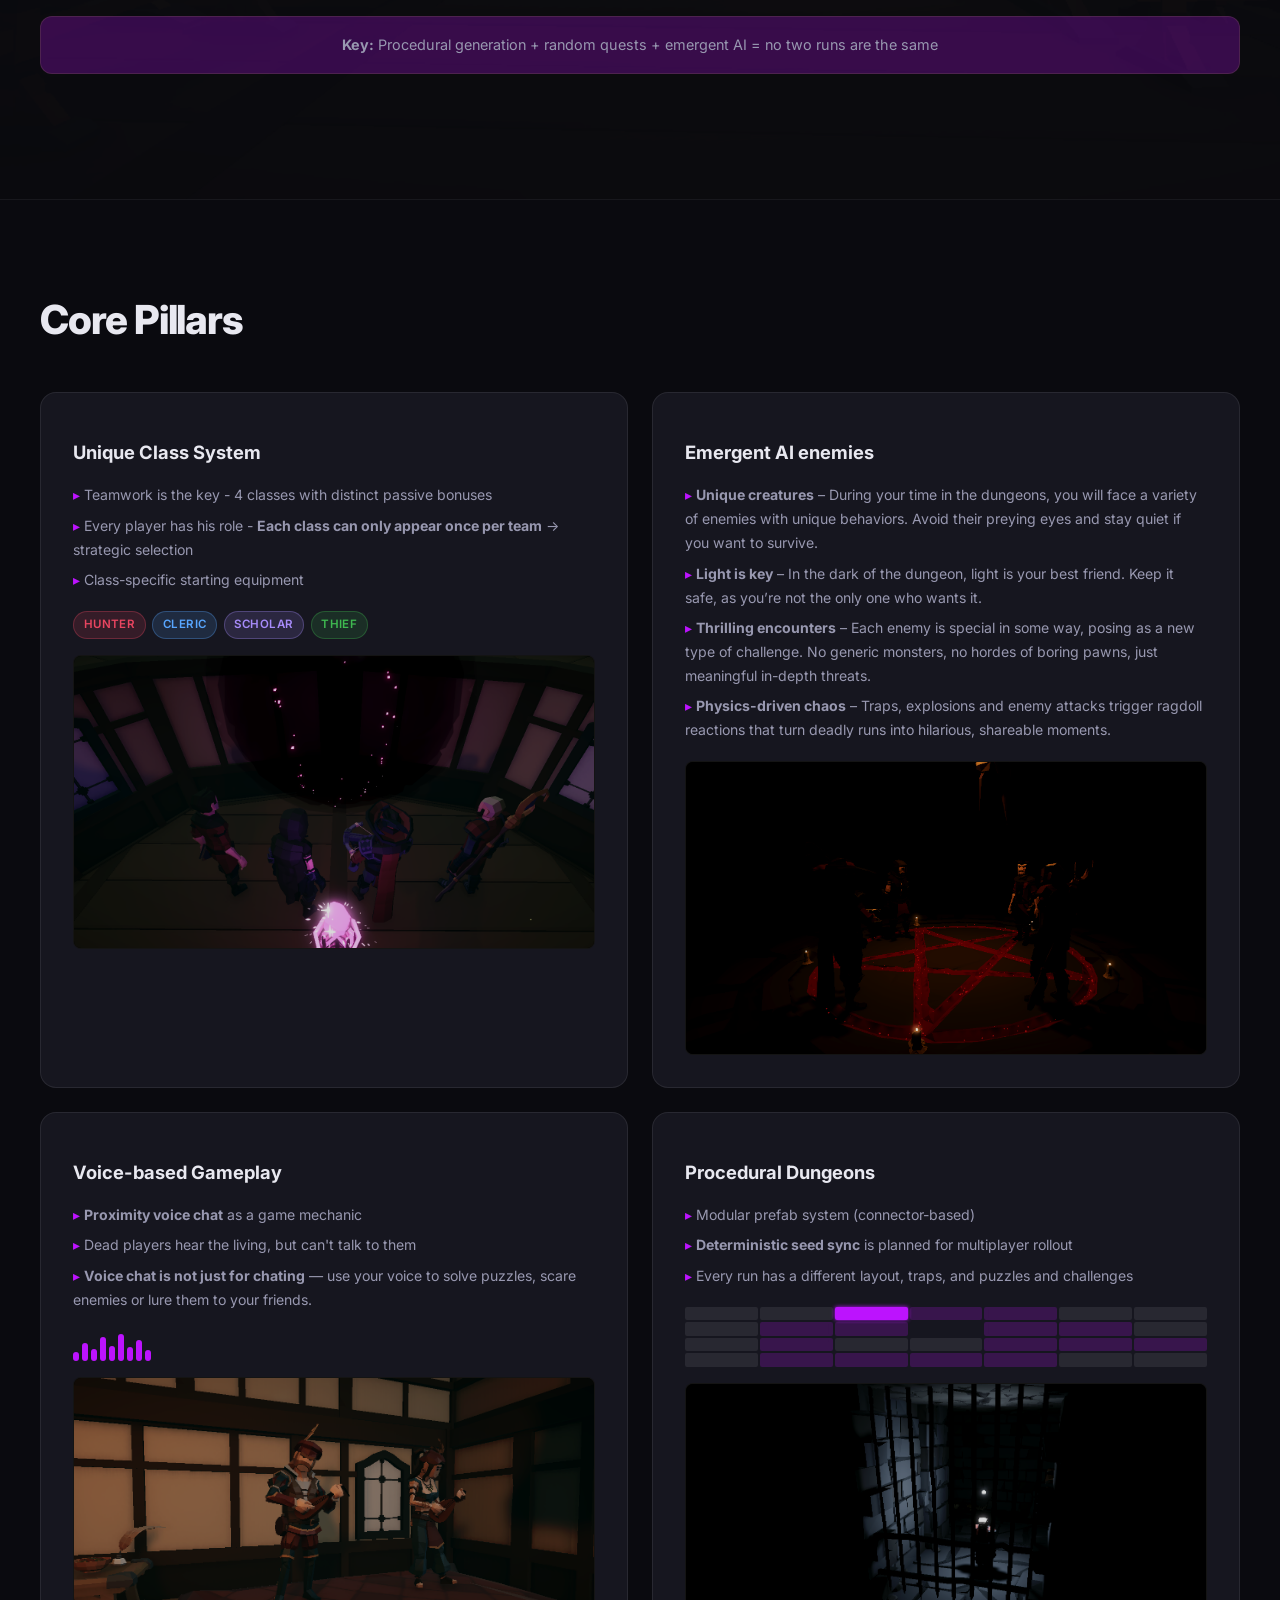
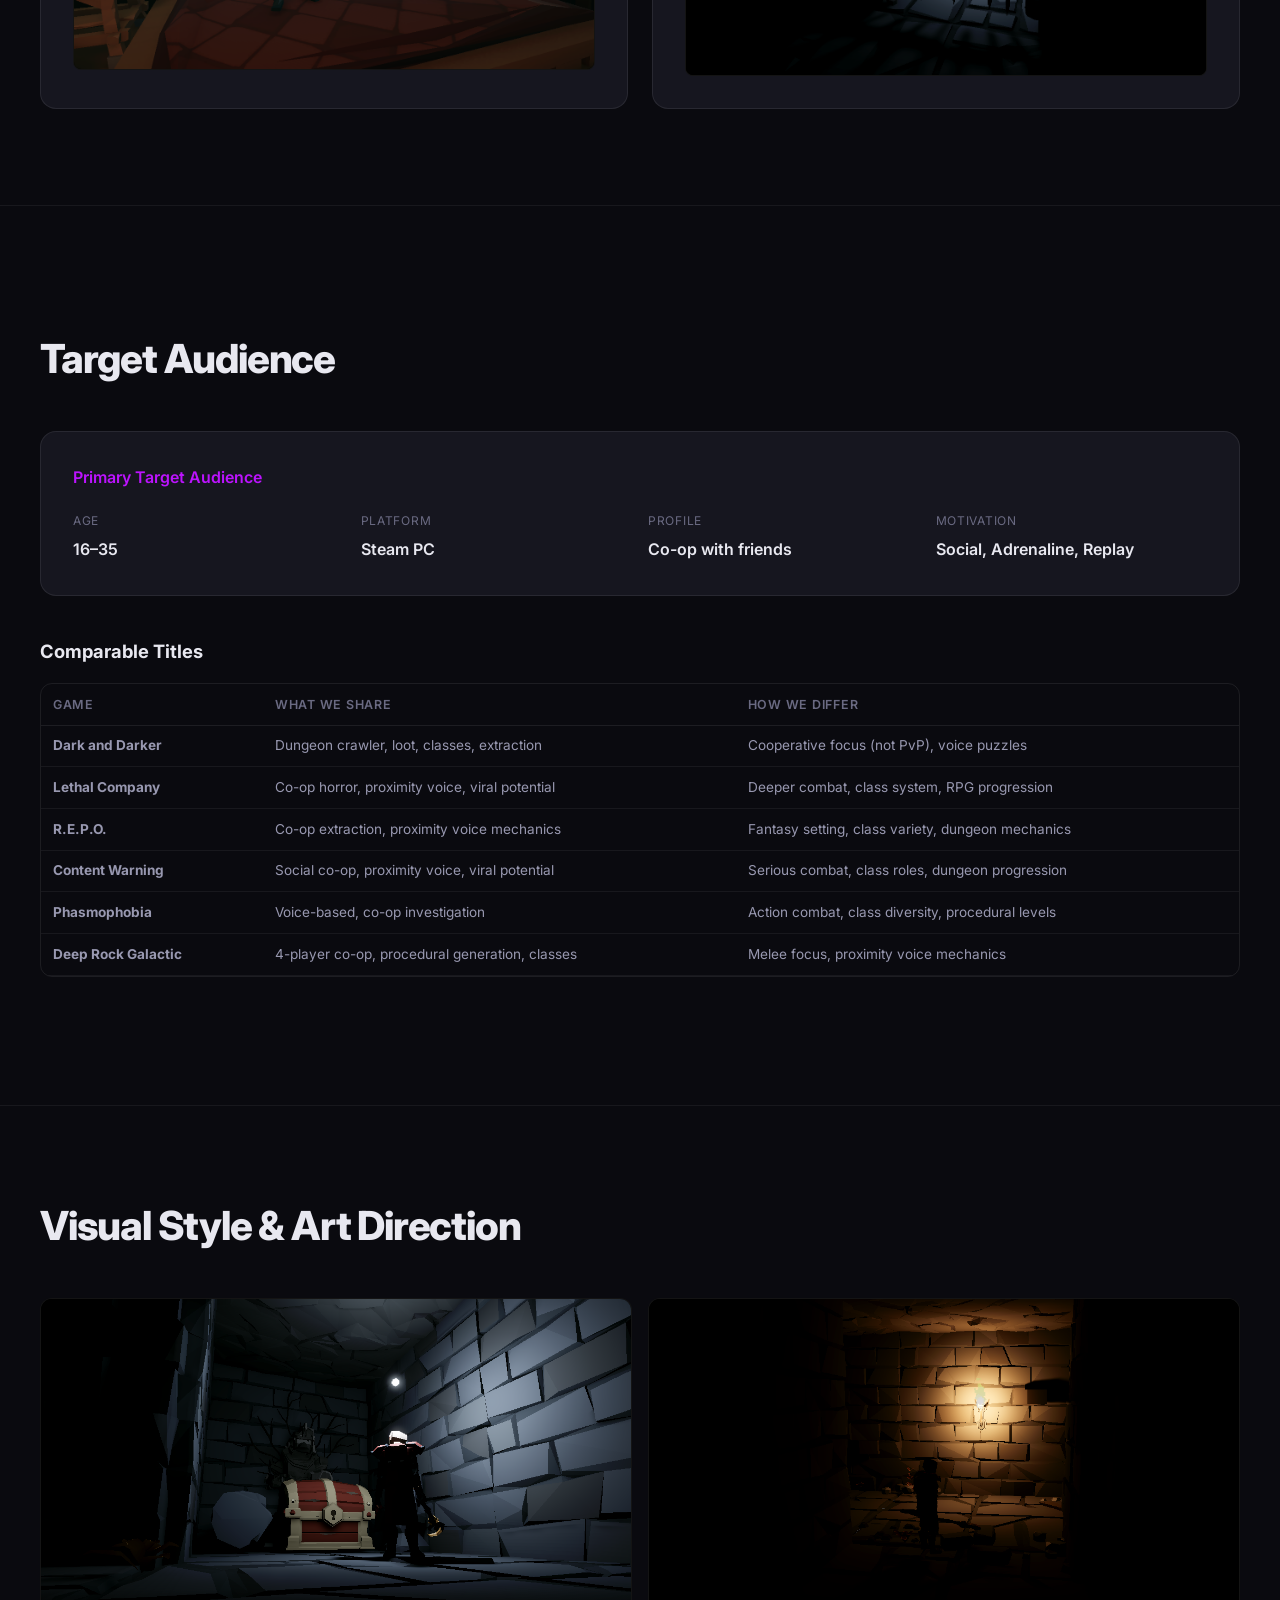
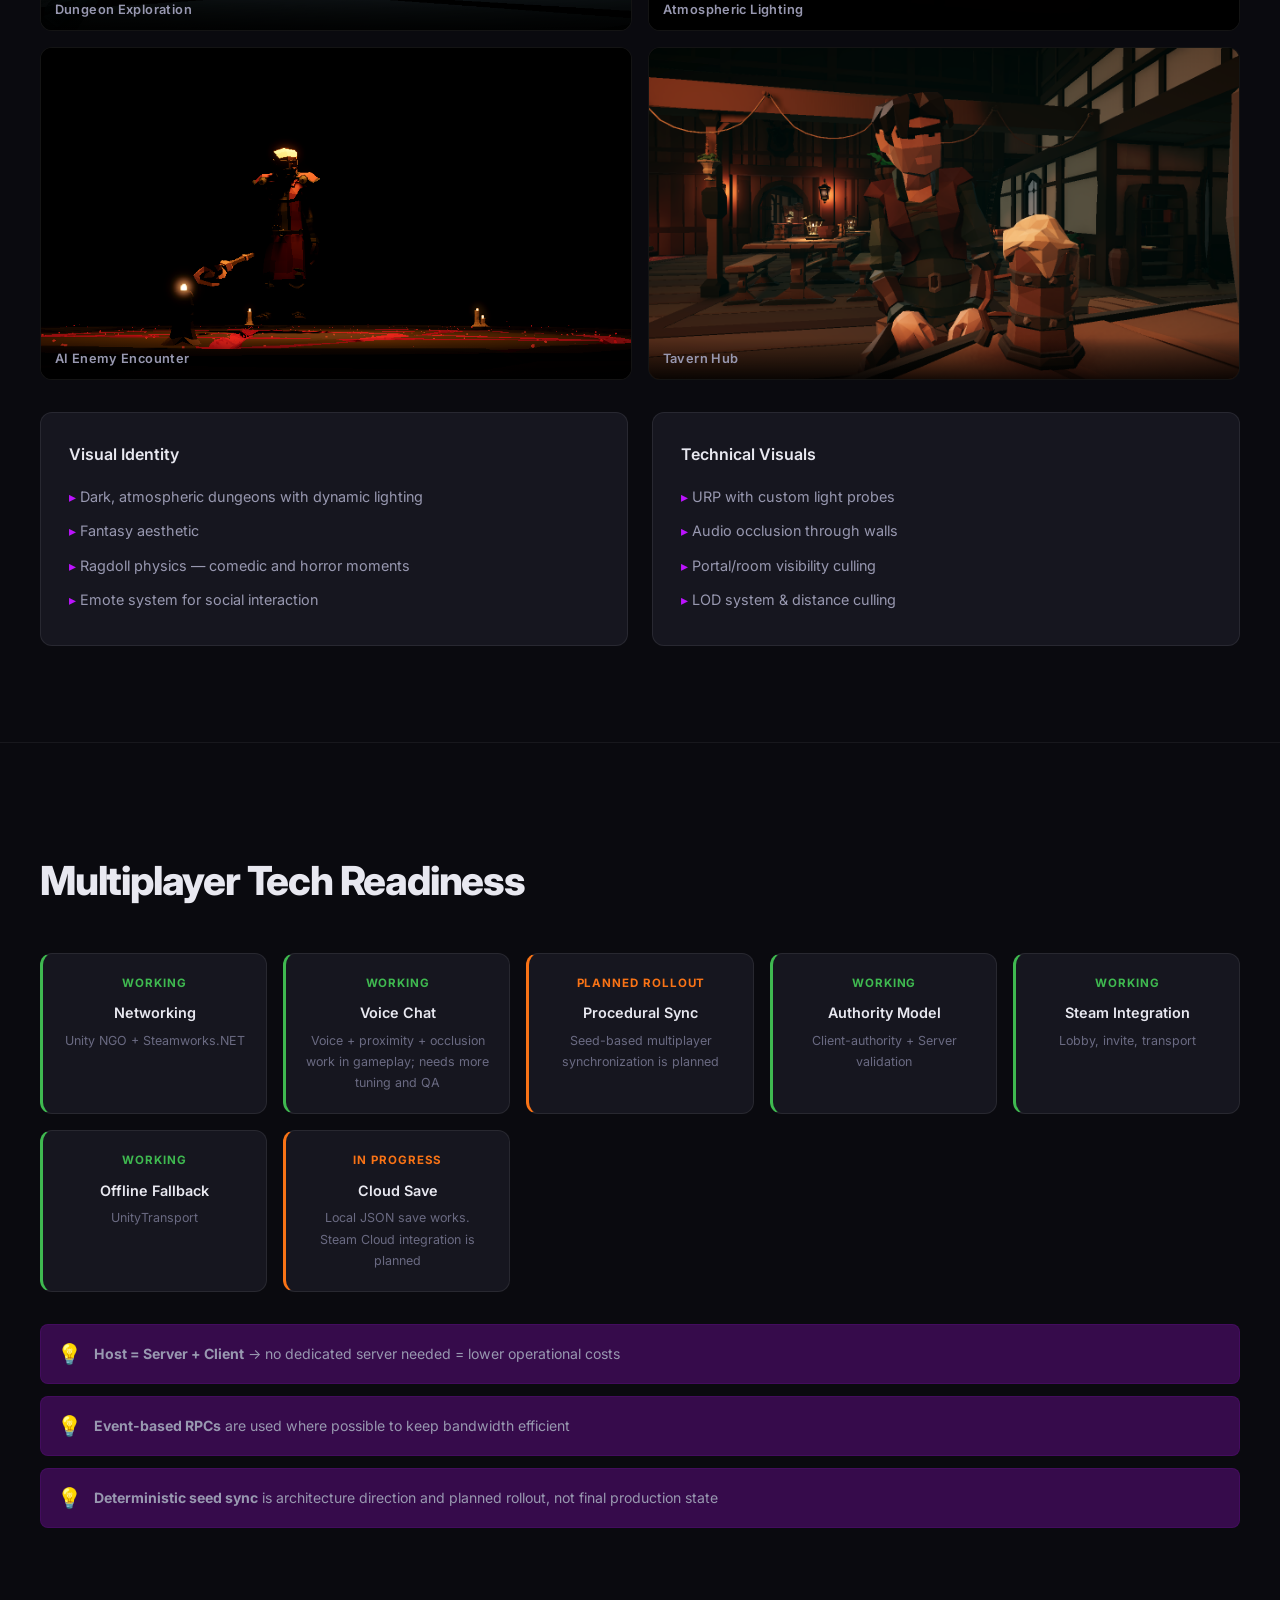
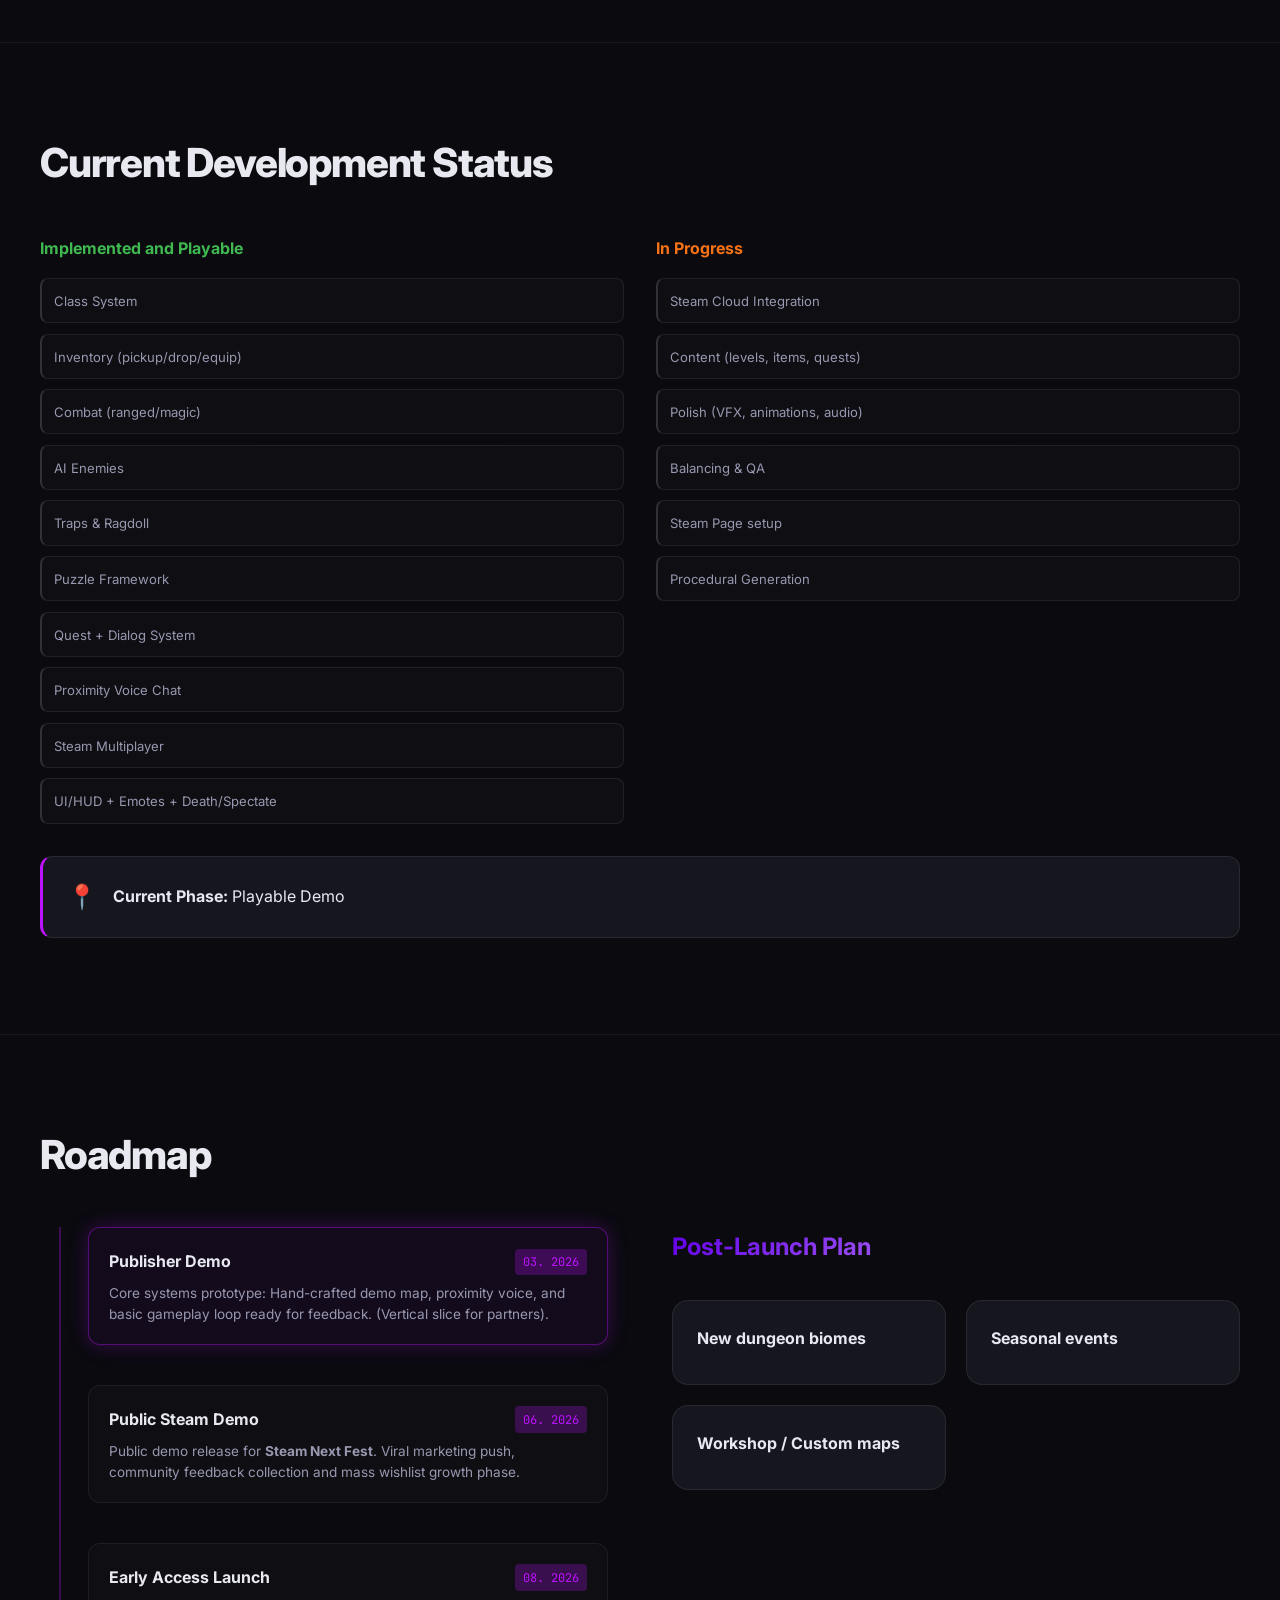
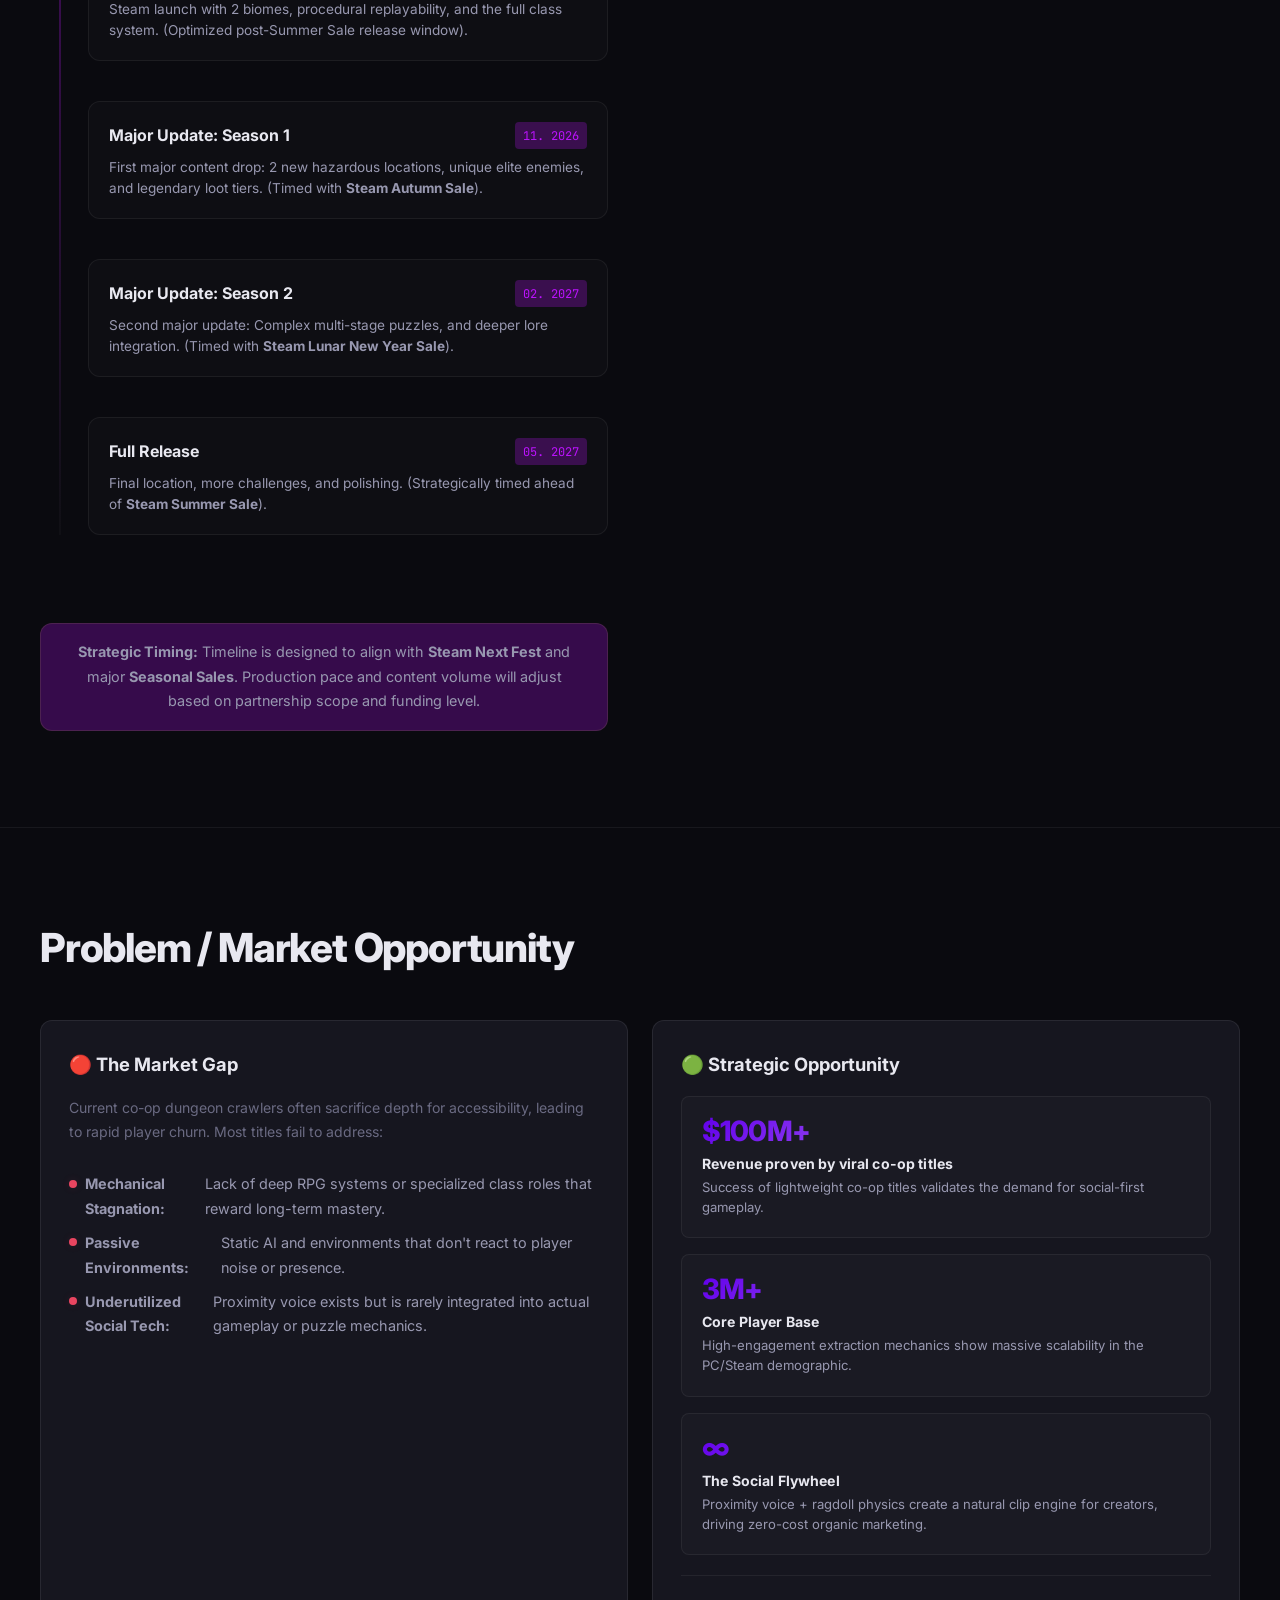
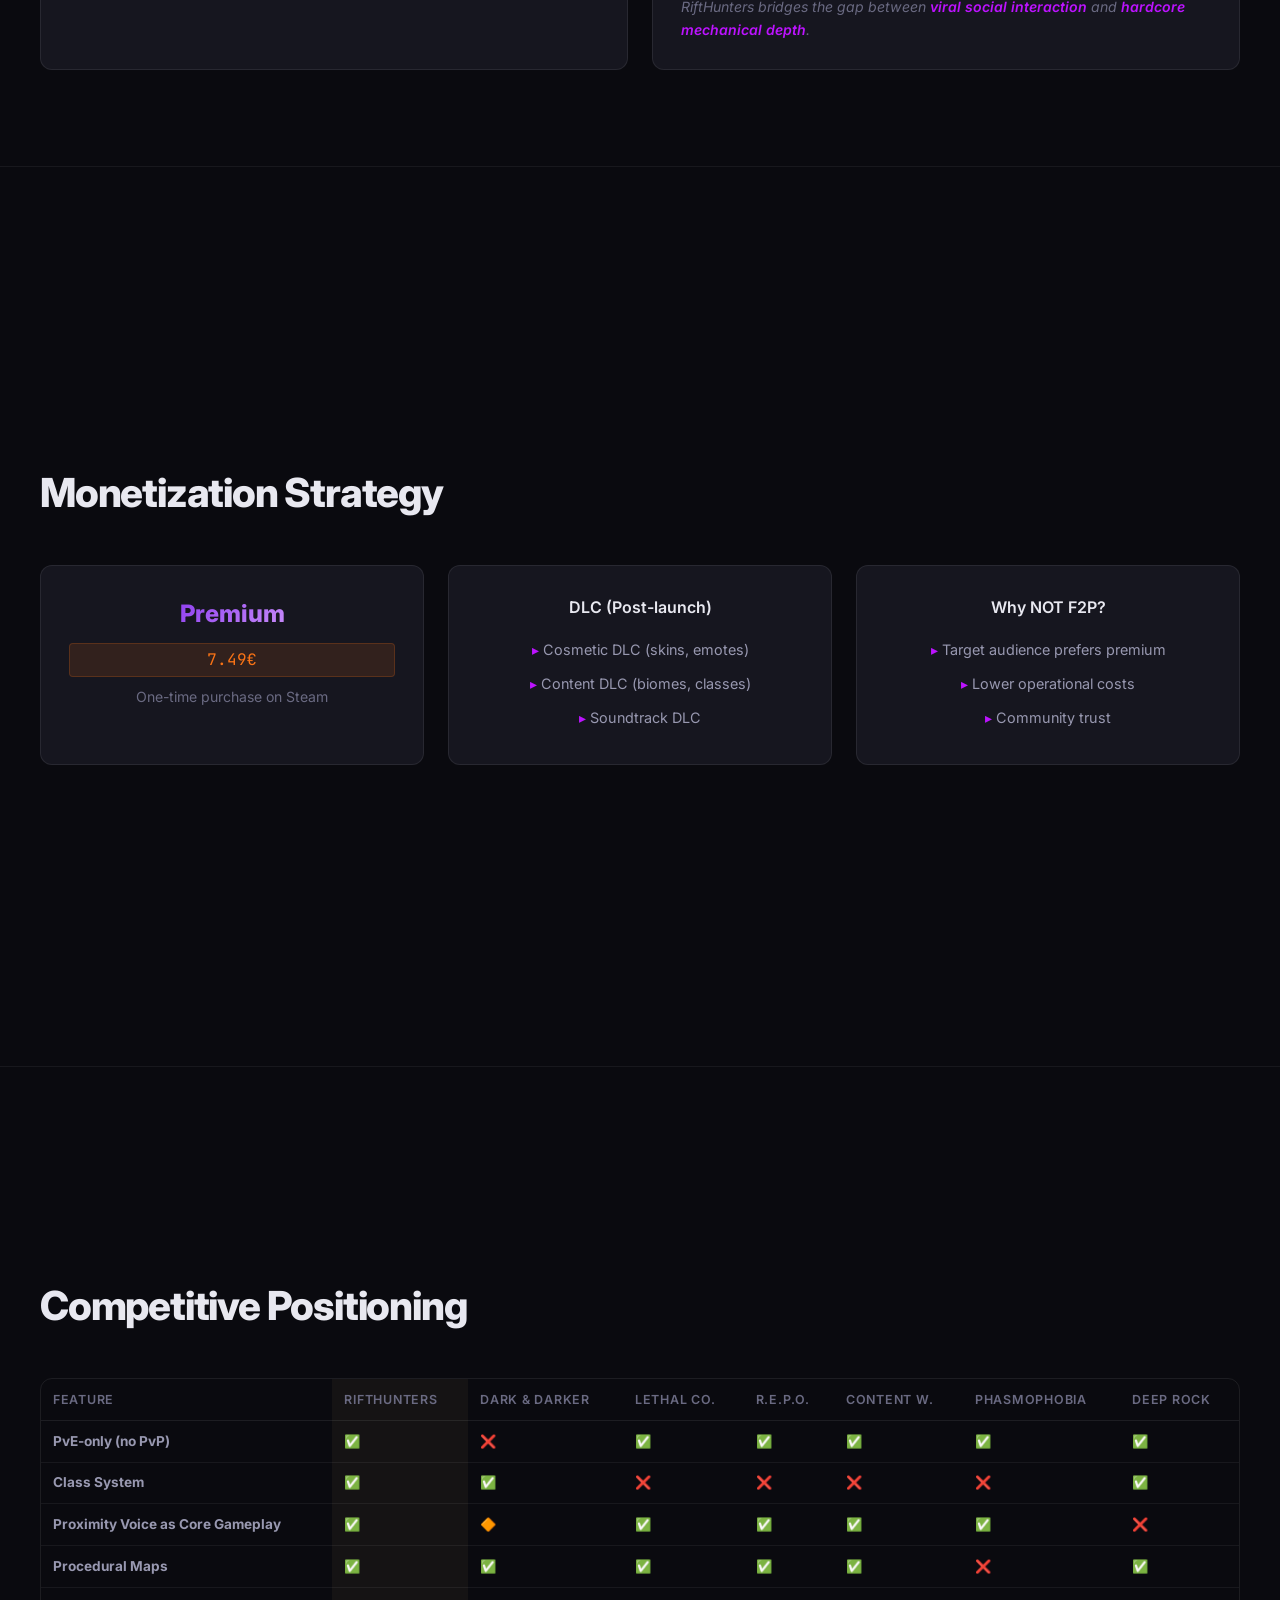
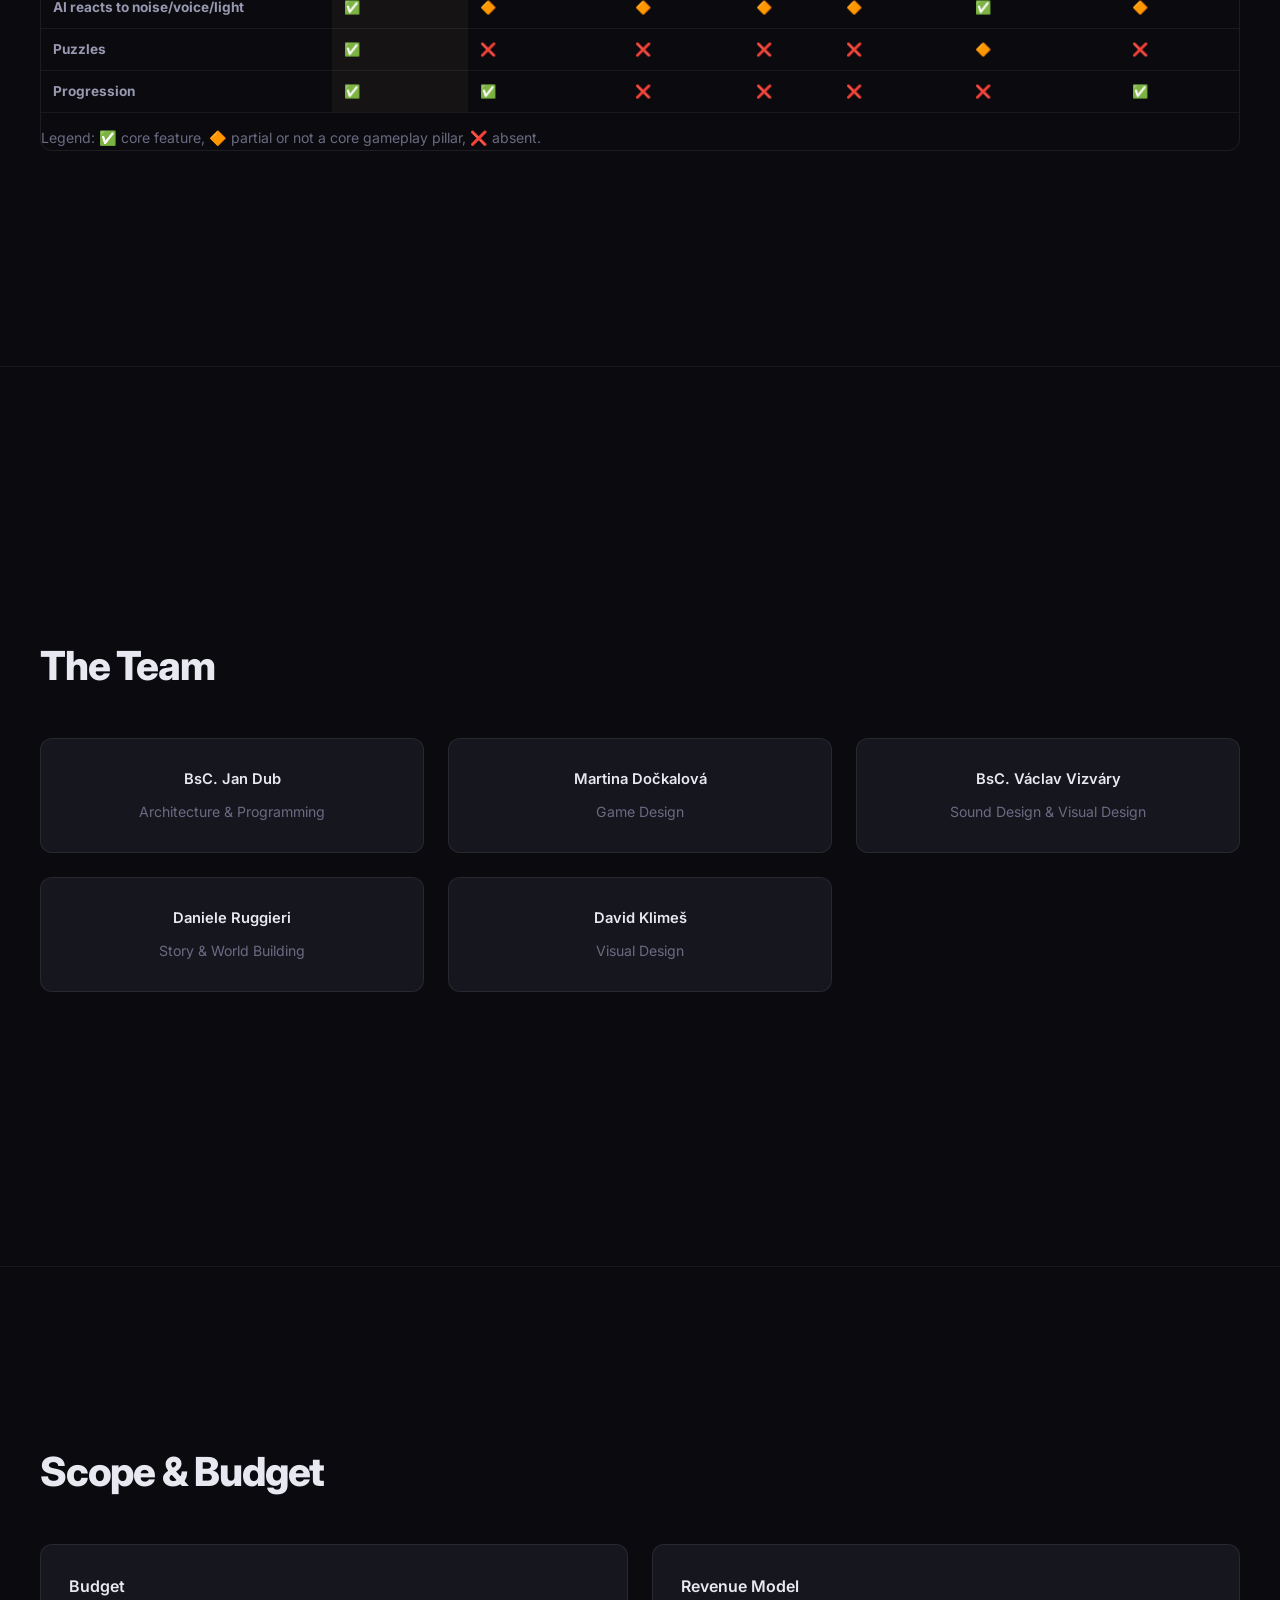
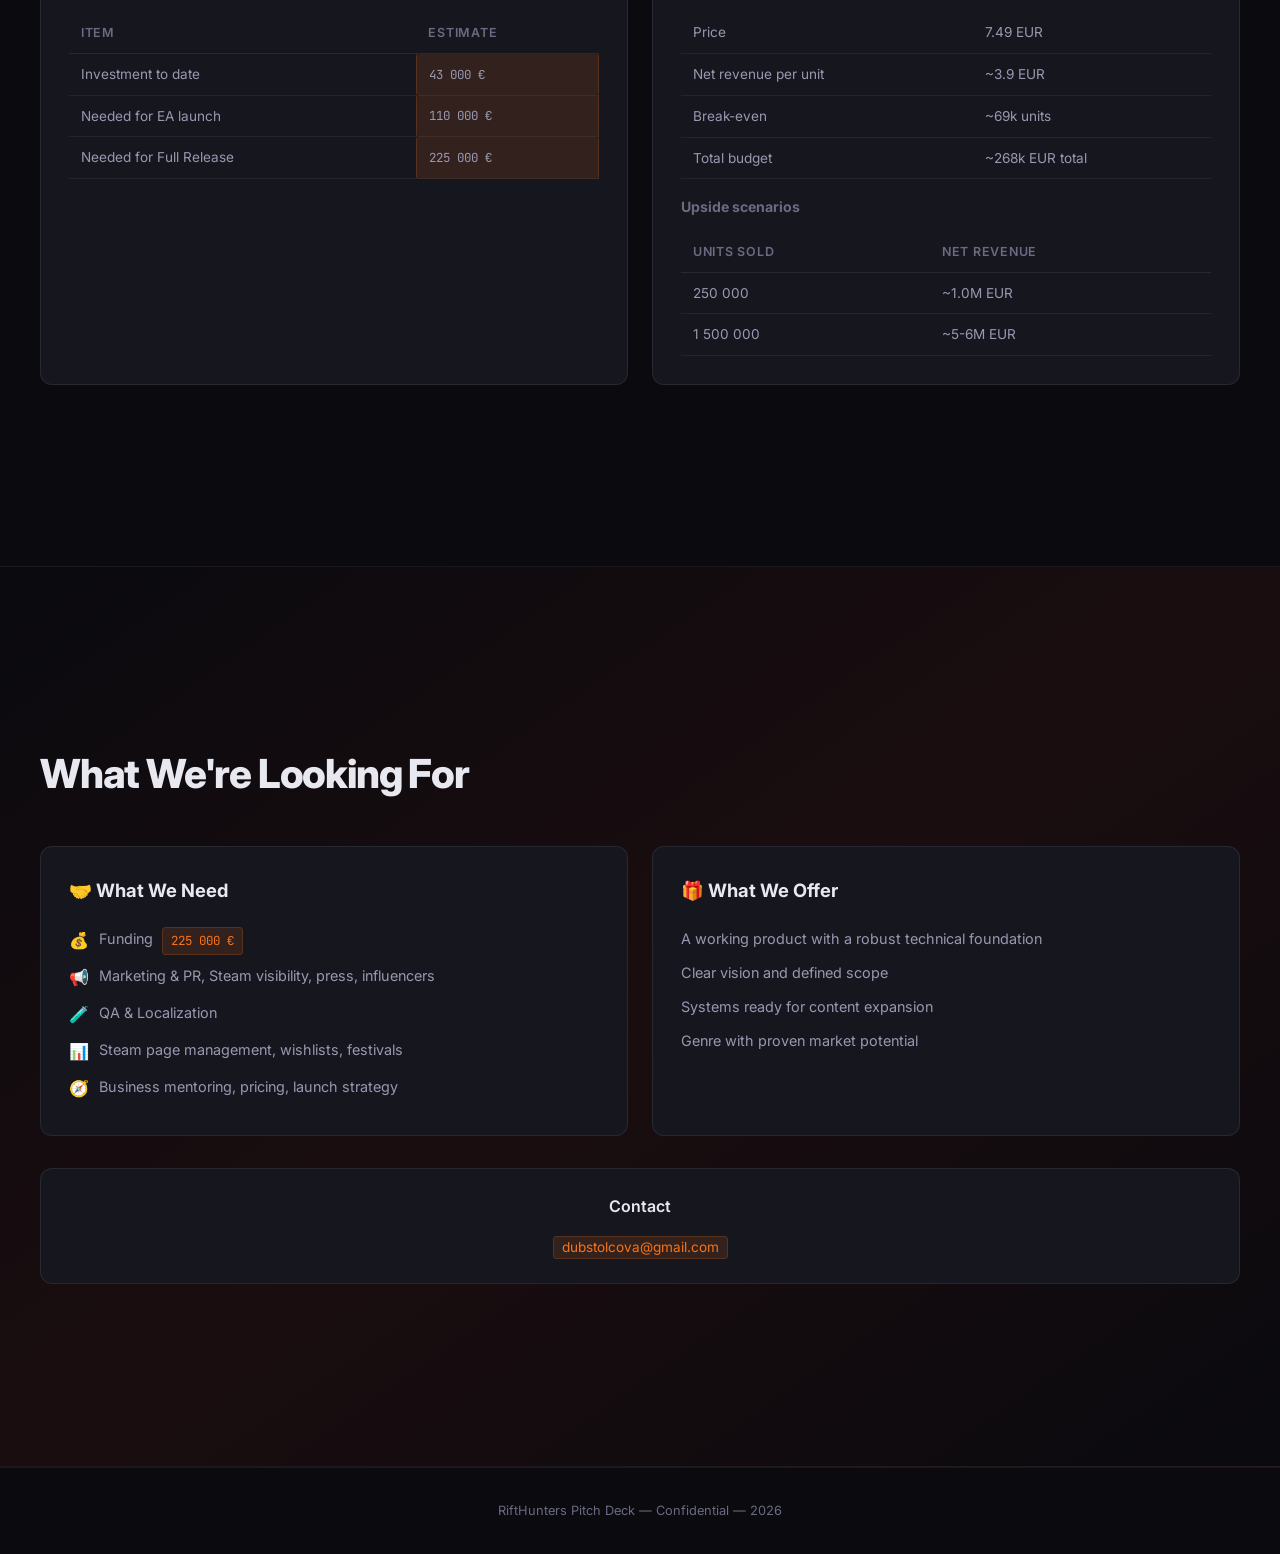
==== commit 4c2f7009: "video showcase" ====
--- a/RiftHunters/index.html
+++ b/RiftHunters/index.html
@@ -54,7 +54,7 @@
                 style="position:absolute;inset:0;background-image:url('assets/Screenshot 2026-03-02 180837.png');background-size:cover;background-position:center;opacity:0.35;z-index:0;">
             </div>
             <div class="hero-particles" id="hero-particles"></div>
-            <div class="slide-content hero-content">
+            <div class="slide-content hero-content" style="padding-bottom:2rem;">
                 <div class="hero-badge">Steam · PC · Co-op 2–4 Players · Unity 6.3 · Peer to peer</div>
                 <h1 class="hero-title">
                     <span class="hero-title-accent">Rift</span>Hunters
@@ -66,8 +66,34 @@
                 <div class="hero-cta">
                     <a href="#ask" class="btn btn-ghost">What We're Looking For</a>
                 </div>
-            </div>
-        </section>
+                <!-- Video Showcase Button -->
+                <div class="hero-video-trigger" id="hero-video-trigger">
+                    <button type="button" class="video-play-btn" id="video-play-btn" aria-label="Watch Showcase Video">
+                        <span class="video-play-icon">
+                            <svg viewBox="0 0 24 24" fill="currentColor" width="32" height="32">
+                                <path d="M8 5v14l11-7z" />
+                            </svg>
+                        </span>
+                        <span class="video-play-label">Watch Showcase</span>
+                    </button>
+                    <p class="video-play-hint">Click to watch our gameplay showcase</p>
+                </div>
+            </div>
+        </section>
+
+        <!-- Fullscreen Video Overlay -->
+        <div class="video-overlay" id="video-overlay">
+            <button type="button" class="video-overlay-close" id="video-overlay-close"
+                aria-label="Close video">&times;</button>
+            <div class="video-overlay-inner">
+                <iframe id="video-iframe" src=""
+                    data-src="https://www.youtube.com/embed/YOUR_YOUTUBE_VIDEO_ID?autoplay=1&rel=0&modestbranding=1"
+                    frameborder="0"
+                    allow="accelerometer; autoplay; clipboard-write; encrypted-media; gyroscope; picture-in-picture; fullscreen"
+                    allowfullscreen title="RiftHunters Showcase Video">
+                </iframe>
+            </div>
+        </div>
 
         <!-- SLIDE 2 — Game Loop -->
         <section class="slide" id="loop" style="position:relative;overflow:hidden;">
--- a/RiftHunters/style.css
+++ b/RiftHunters/style.css
@@ -295,6 +295,153 @@
     flex-wrap: wrap;
 }
 
+/* --- Hero Video Showcase --- */
+.hero-video-trigger {
+    margin-top: 3rem;
+    display: flex;
+    flex-direction: column;
+    align-items: center;
+    gap: 0.75rem;
+}
+
+.video-play-btn {
+    display: flex;
+    align-items: center;
+    gap: 0.75rem;
+    padding: 0.9rem 2rem 0.9rem 1.5rem;
+    border-radius: 999px;
+    background: rgba(188, 19, 254, 0.12);
+    border: 1px solid rgba(188, 19, 254, 0.35);
+    color: var(--text-primary);
+    cursor: pointer;
+    font-family: var(--font-body);
+    font-size: 1rem;
+    font-weight: 600;
+    transition: var(--transition-smooth);
+    position: relative;
+    overflow: hidden;
+}
+
+.video-play-btn::before {
+    content: '';
+    position: absolute;
+    inset: 0;
+    border-radius: 999px;
+    background: radial-gradient(circle at center, rgba(188, 19, 254, 0.15) 0%, transparent 70%);
+    animation: videoPulse 2.5s ease-in-out infinite;
+    pointer-events: none;
+}
+
+.video-play-btn:hover {
+    background: rgba(188, 19, 254, 0.25);
+    border-color: rgba(188, 19, 254, 0.6);
+    transform: translateY(-2px);
+    box-shadow: 0 8px 30px rgba(188, 19, 254, 0.25);
+}
+
+.video-play-icon {
+    display: flex;
+    align-items: center;
+    justify-content: center;
+    width: 44px;
+    height: 44px;
+    border-radius: 50%;
+    background: var(--gradient-primary);
+    color: #fff;
+    flex-shrink: 0;
+    box-shadow: 0 0 20px rgba(188, 19, 254, 0.4);
+    transition: var(--transition-smooth);
+}
+
+.video-play-btn:hover .video-play-icon {
+    box-shadow: 0 0 30px rgba(188, 19, 254, 0.6);
+    transform: scale(1.08);
+}
+
+.video-play-label {
+    letter-spacing: 0.02em;
+}
+
+.video-play-hint {
+    font-size: 0.8rem;
+    color: var(--text-muted);
+    letter-spacing: 0.02em;
+}
+
+@keyframes videoPulse {
+    0%, 100% { opacity: 0.4; transform: scale(1); }
+    50% { opacity: 1; transform: scale(1.05); }
+}
+
+/* --- Fullscreen Video Overlay --- */
+.video-overlay {
+    position: fixed;
+    inset: 0;
+    z-index: 10000;
+    background: rgba(0, 0, 0, 0.92);
+    backdrop-filter: blur(10px);
+    -webkit-backdrop-filter: blur(10px);
+    display: flex;
+    align-items: center;
+    justify-content: center;
+    opacity: 0;
+    visibility: hidden;
+    transition: opacity 0.4s ease, visibility 0.4s ease;
+}
+
+.video-overlay.active {
+    opacity: 1;
+    visibility: visible;
+}
+
+.video-overlay-close {
+    position: absolute;
+    top: 1.5rem;
+    right: 2rem;
+    background: rgba(255, 255, 255, 0.08);
+    border: 1px solid rgba(255, 255, 255, 0.15);
+    color: var(--text-primary);
+    font-size: 2rem;
+    width: 48px;
+    height: 48px;
+    border-radius: 50%;
+    cursor: pointer;
+    display: flex;
+    align-items: center;
+    justify-content: center;
+    transition: var(--transition-smooth);
+    z-index: 10001;
+    line-height: 1;
+}
+
+.video-overlay-close:hover {
+    background: rgba(233, 69, 96, 0.25);
+    border-color: rgba(233, 69, 96, 0.5);
+    transform: scale(1.1);
+}
+
+.video-overlay-inner {
+    width: 90vw;
+    max-width: 1280px;
+    aspect-ratio: 16 / 9;
+    border-radius: var(--border-radius-lg);
+    overflow: hidden;
+    box-shadow: 0 0 60px rgba(188, 19, 254, 0.15), 0 0 120px rgba(0, 0, 0, 0.5);
+    border: 1px solid rgba(255, 255, 255, 0.08);
+    transform: scale(0.9);
+    transition: transform 0.4s cubic-bezier(0.34, 1.56, 0.64, 1);
+}
+
+.video-overlay.active .video-overlay-inner {
+    transform: scale(1);
+}
+
+.video-overlay-inner iframe {
+    width: 100%;
+    height: 100%;
+    display: block;
+}
+
 /* --- Buttons --- */
 .btn {
     display: inline-flex;
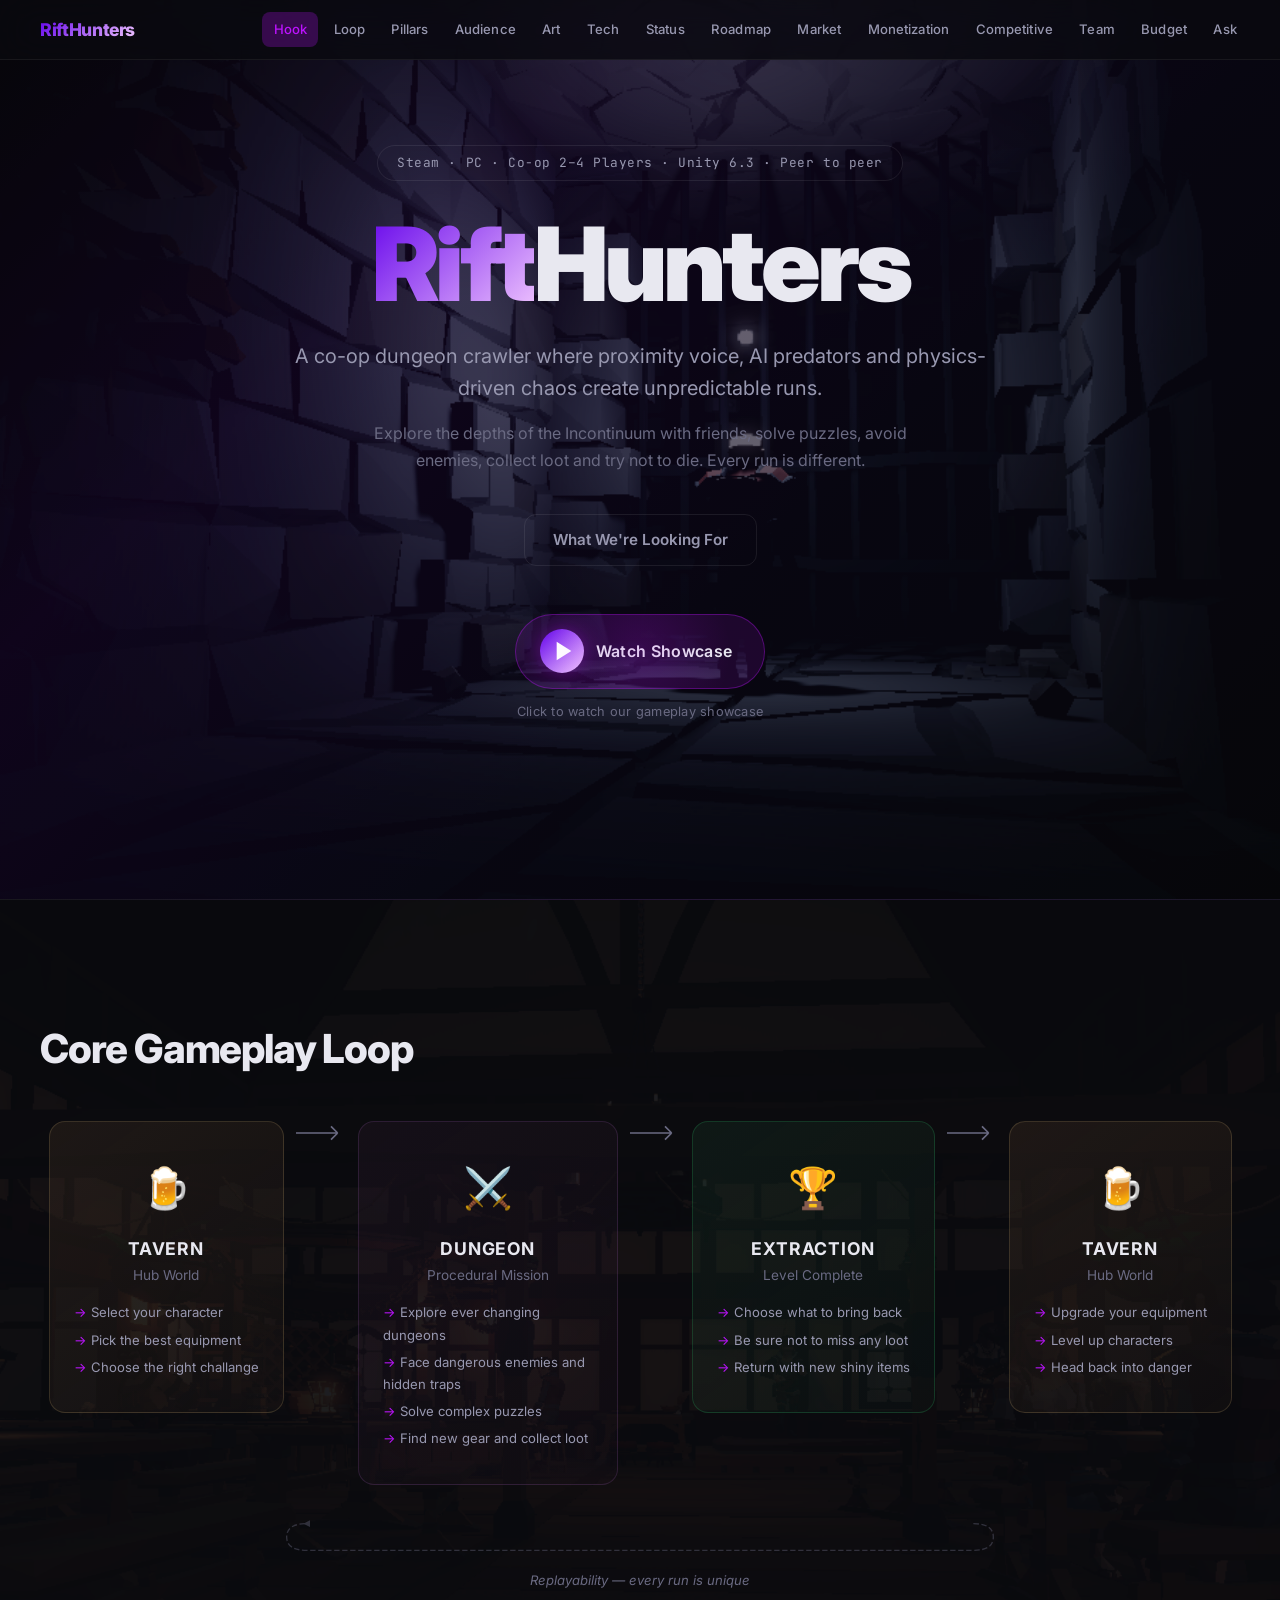
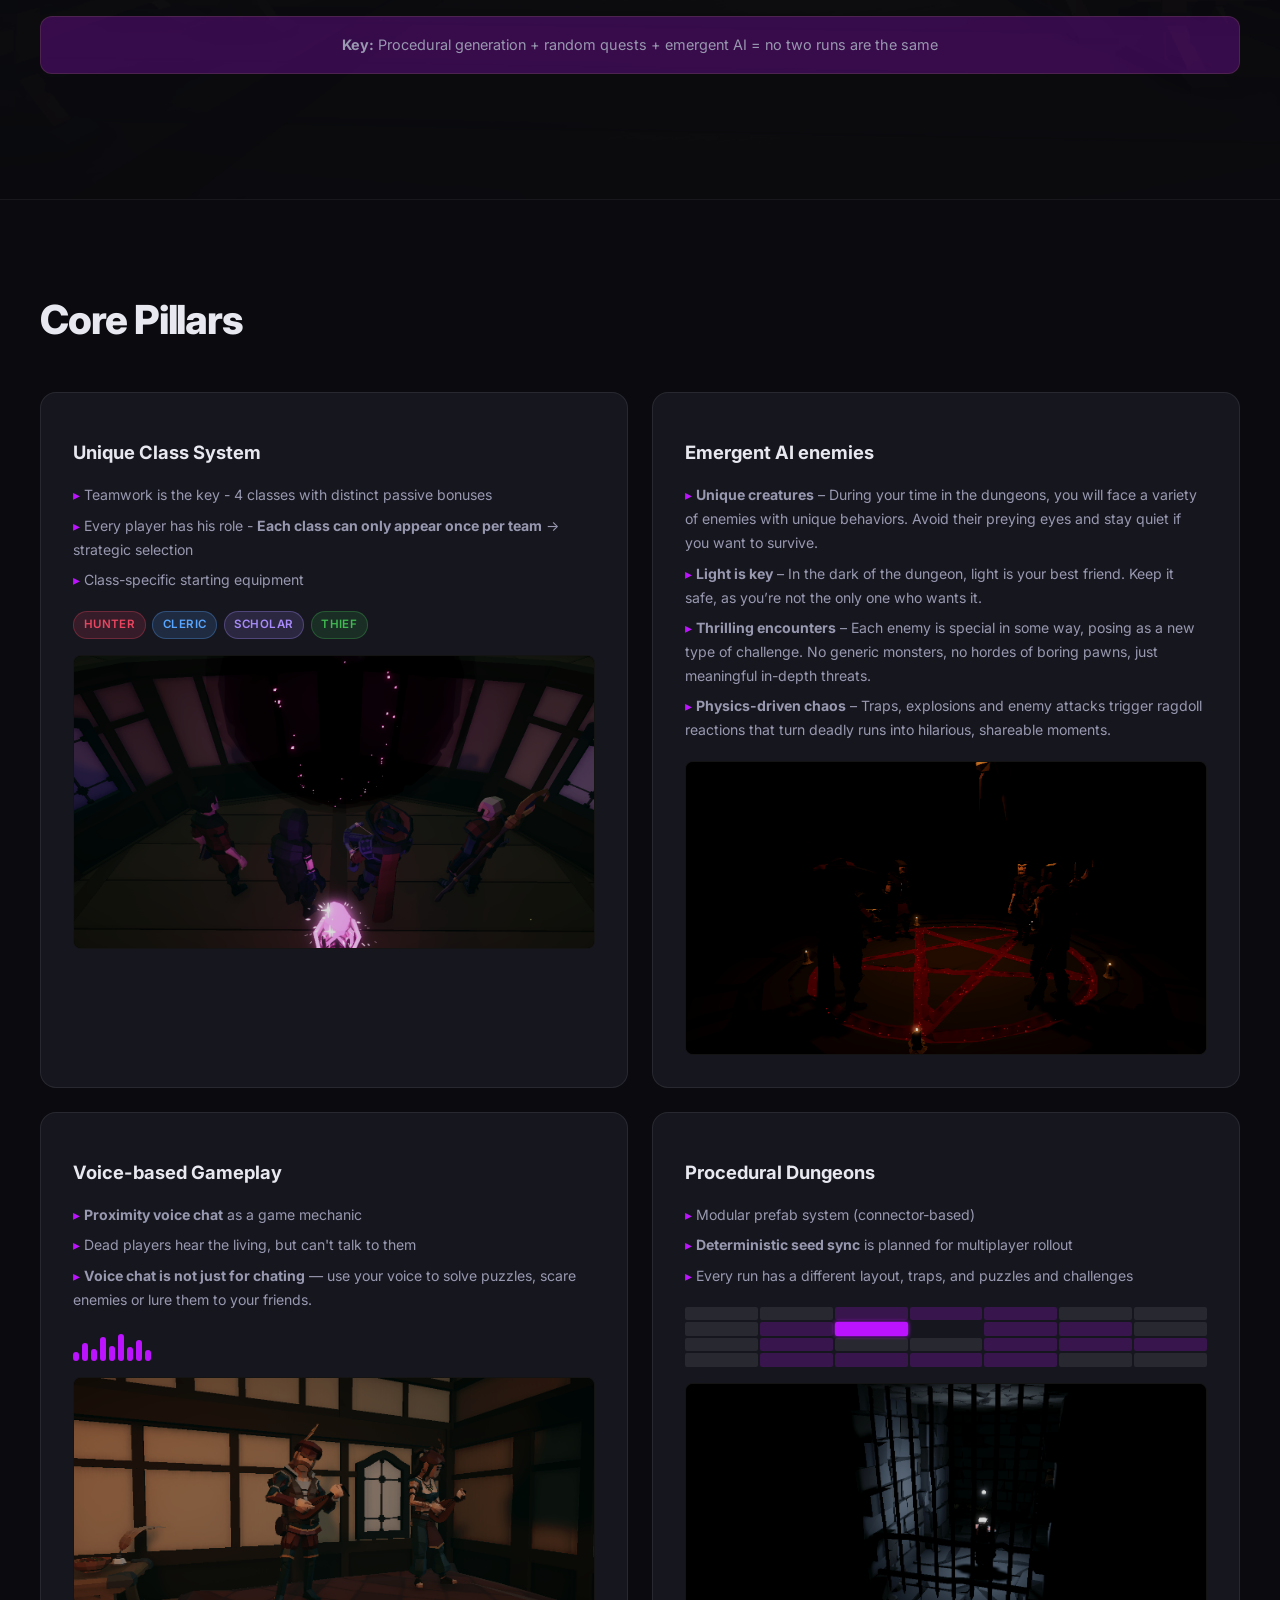
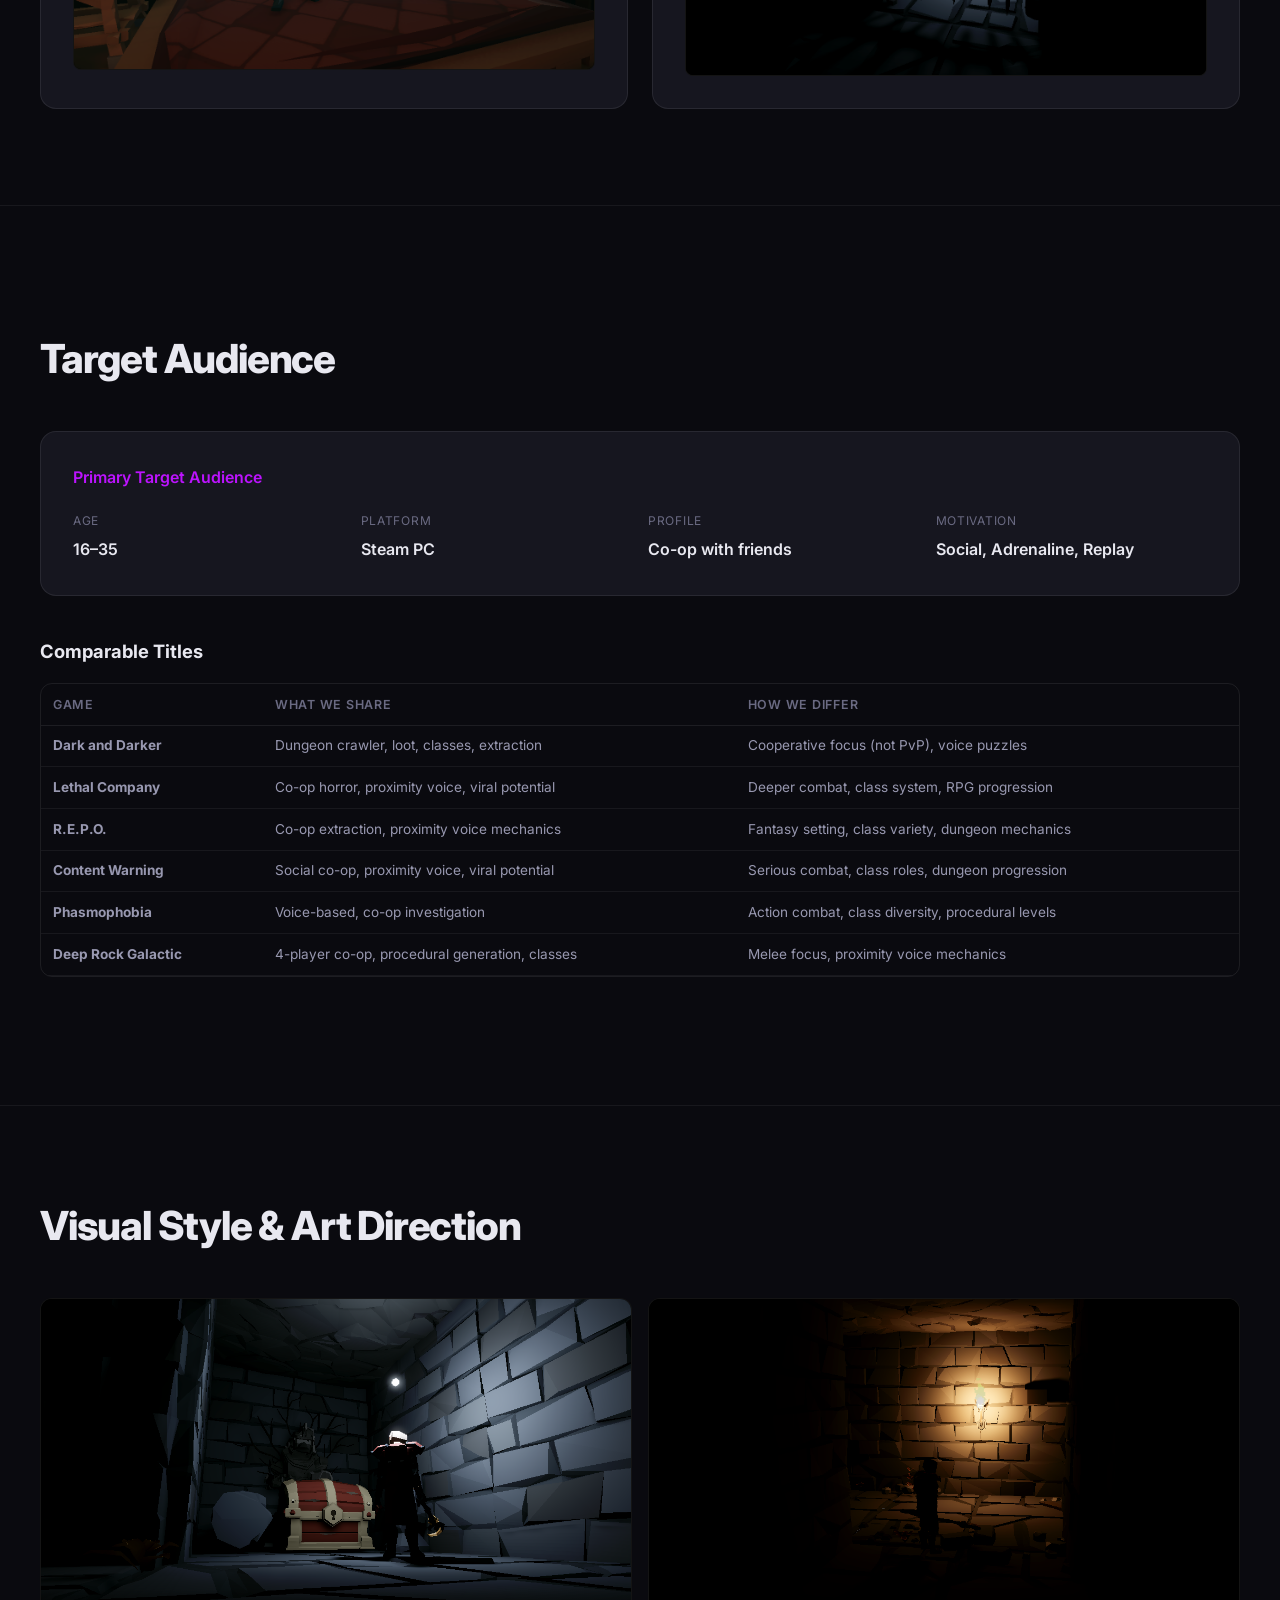
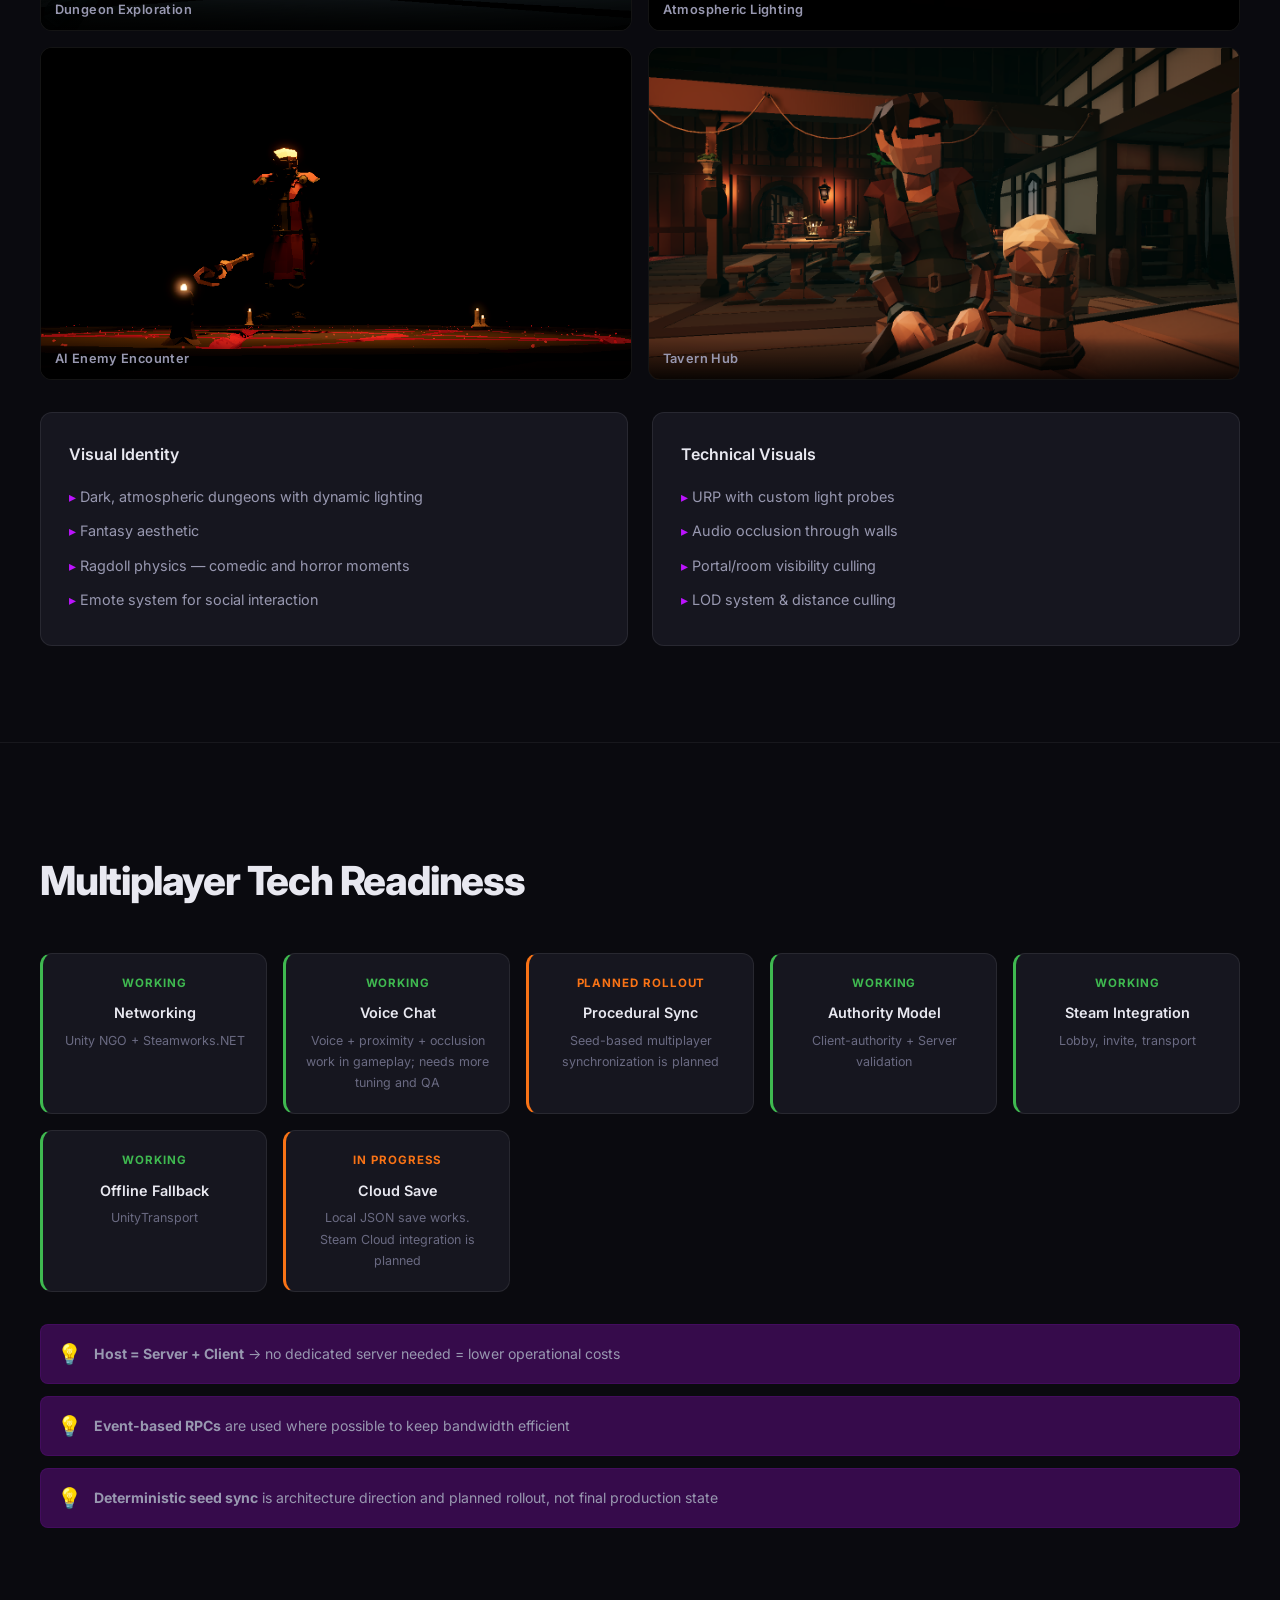
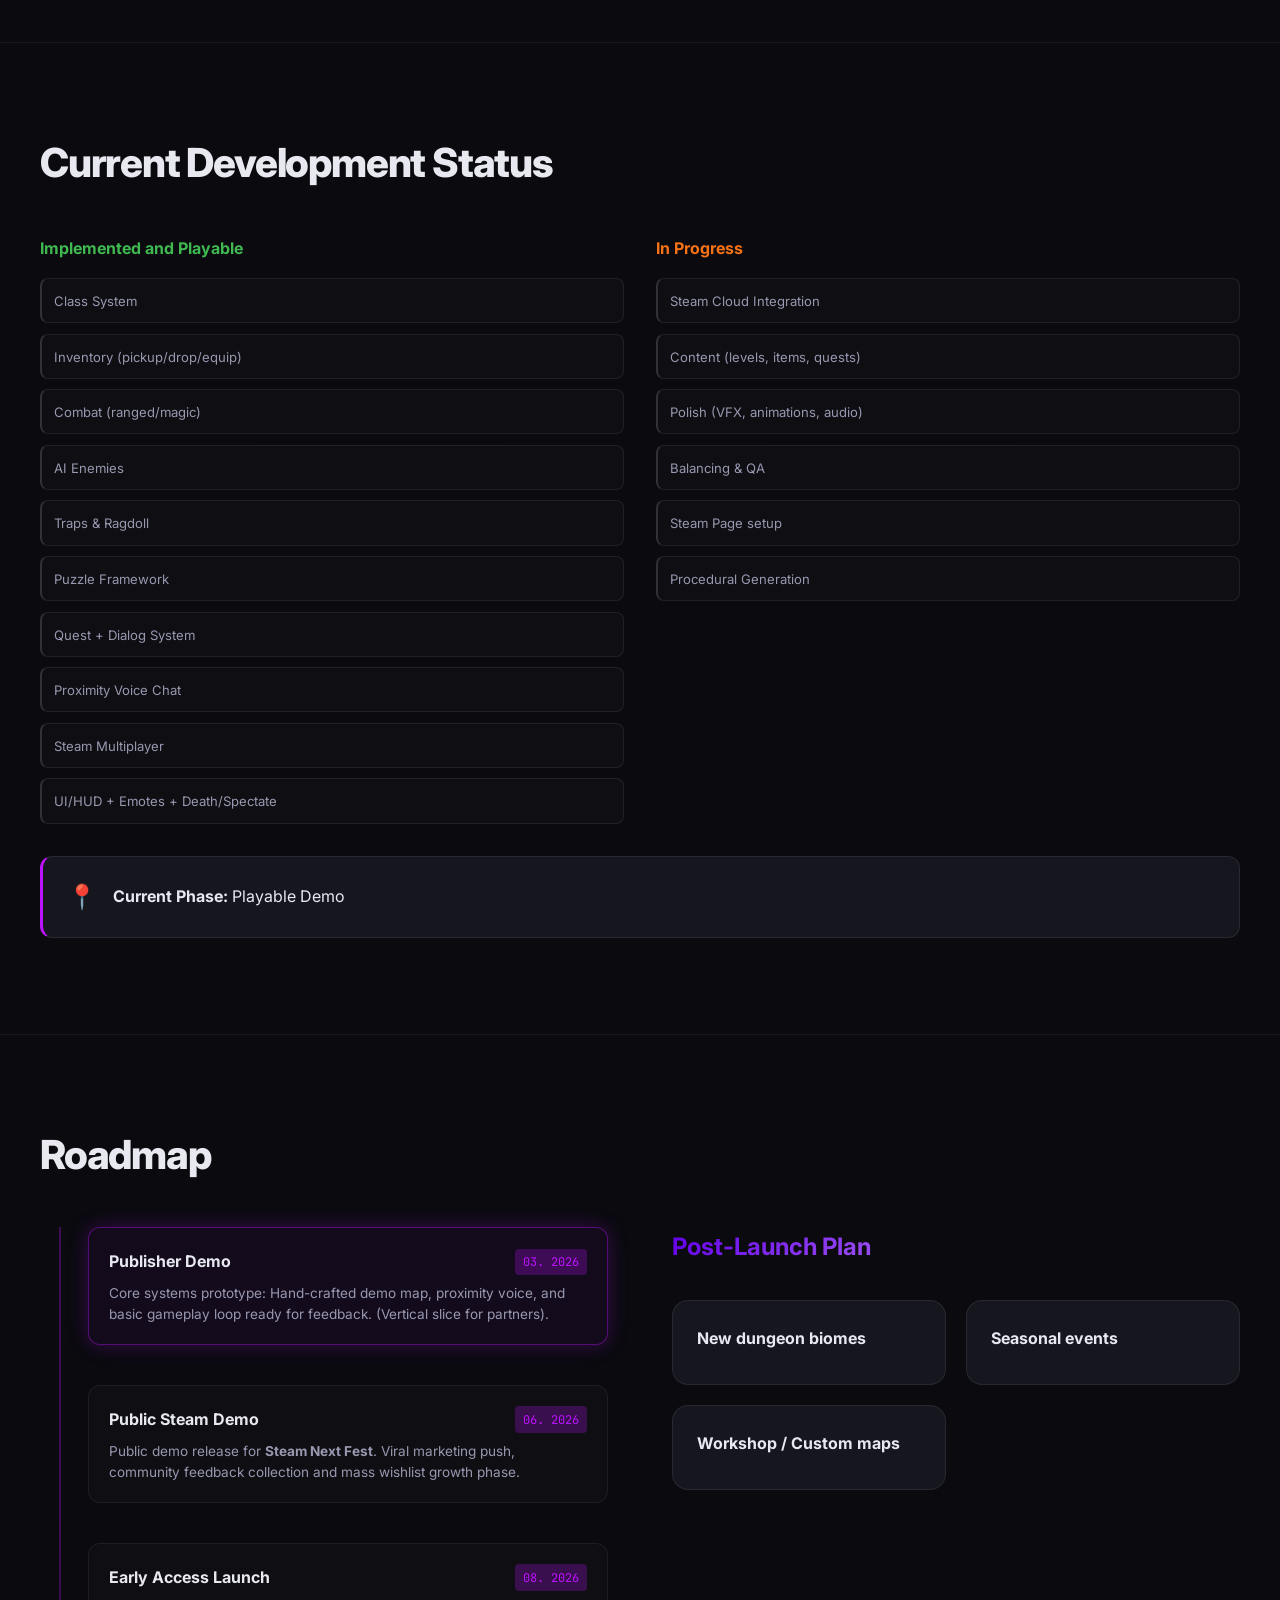
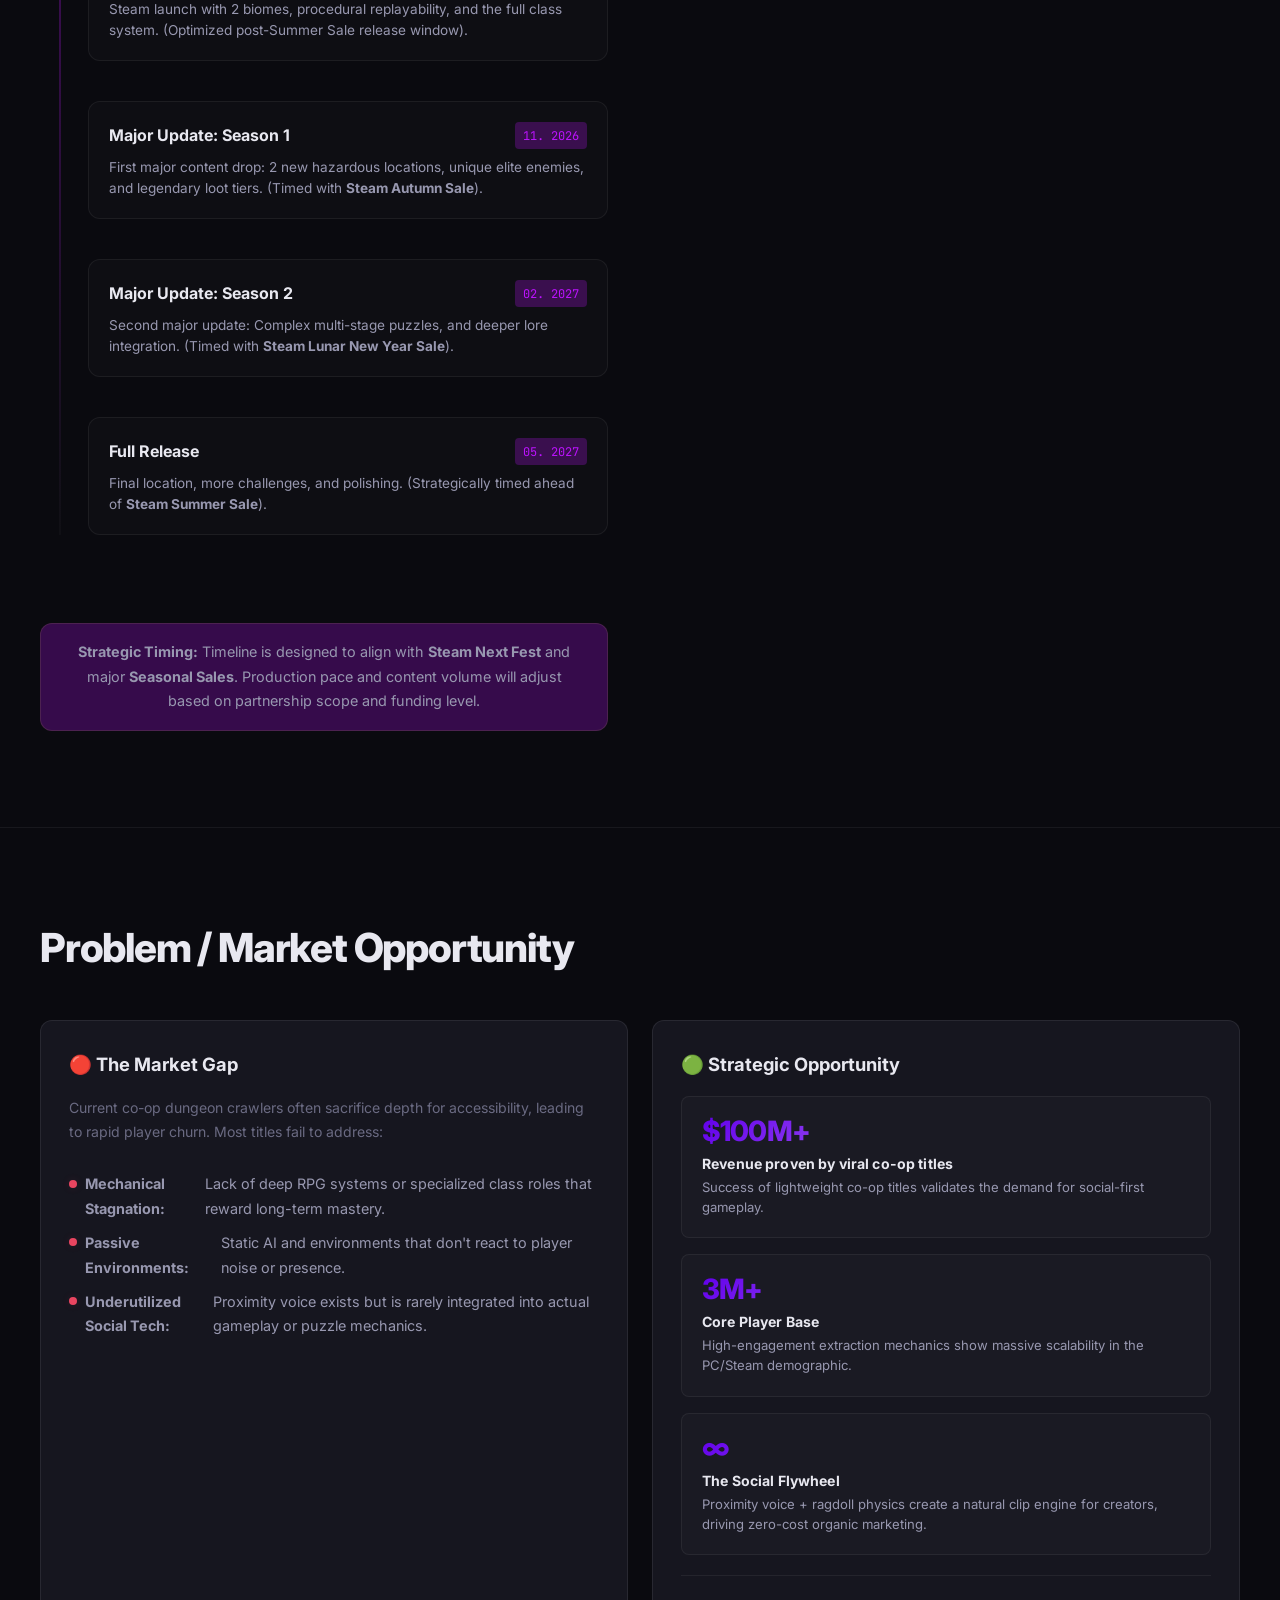
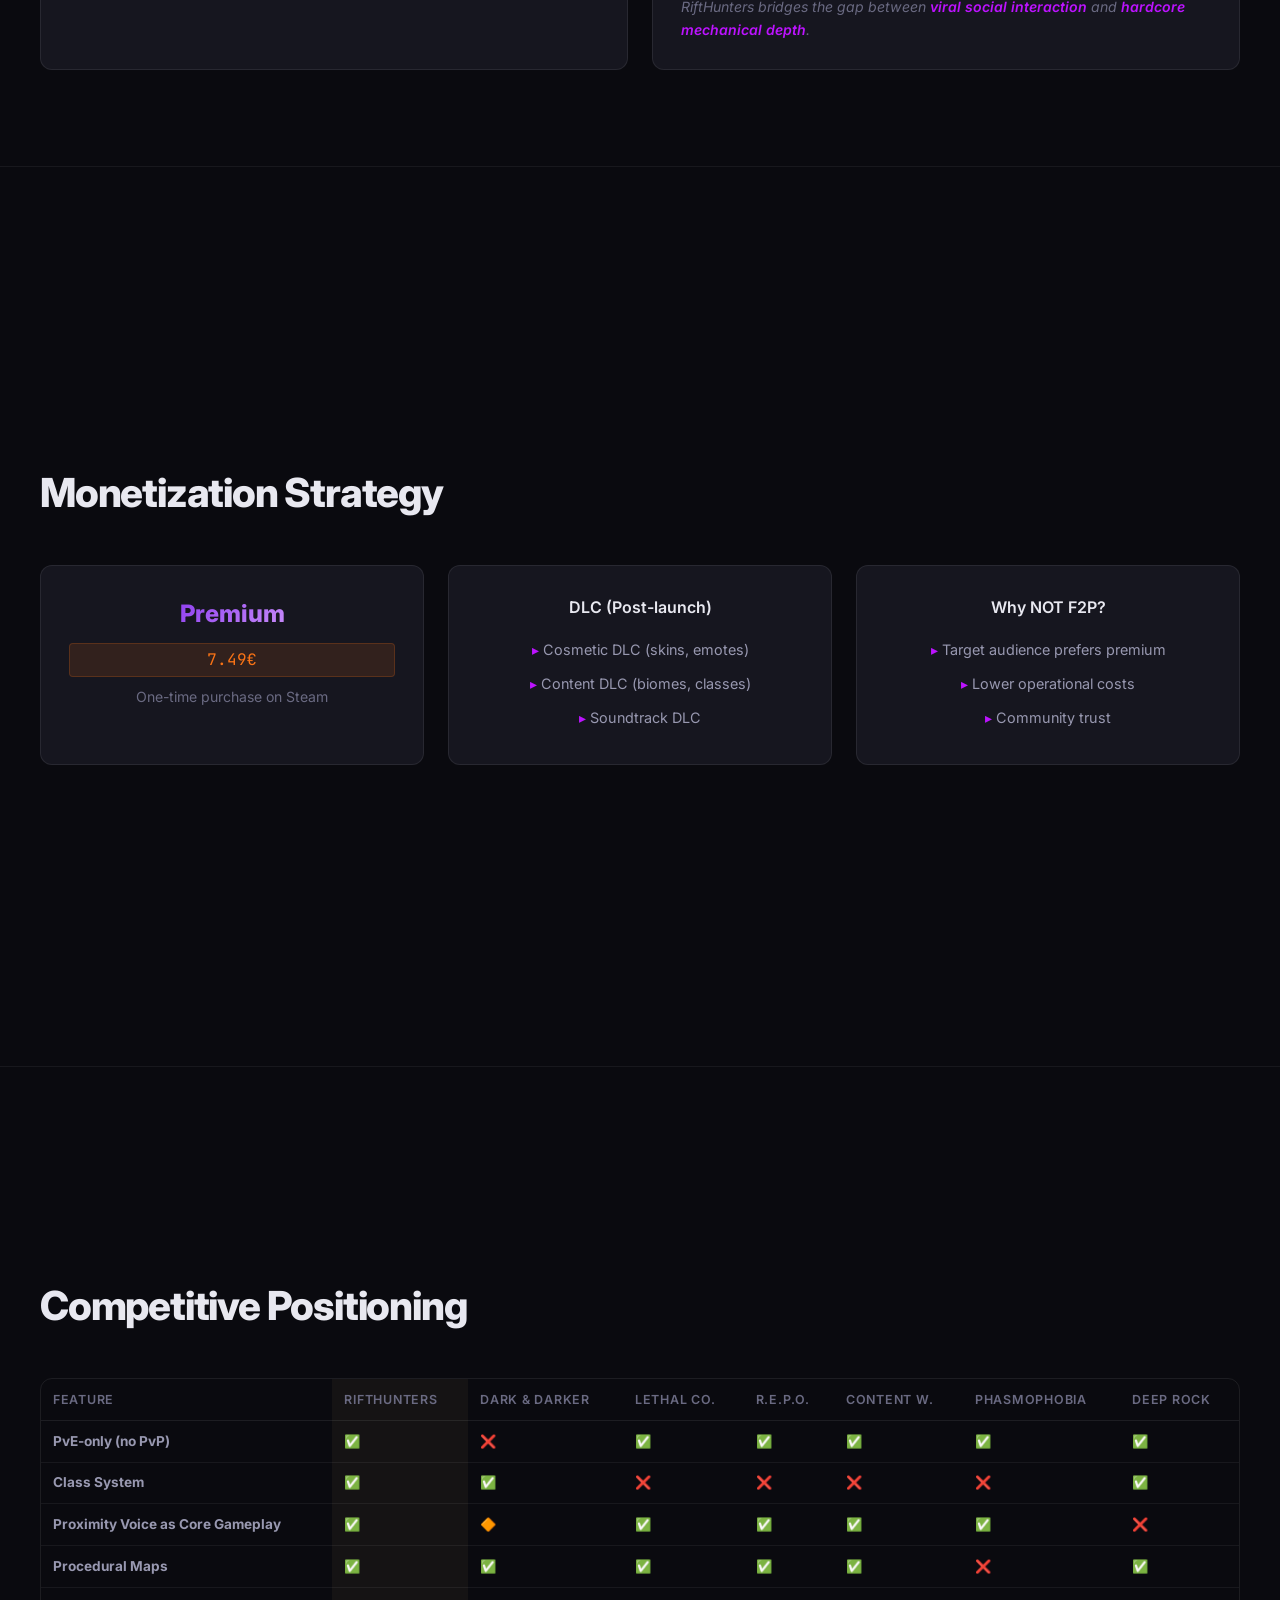
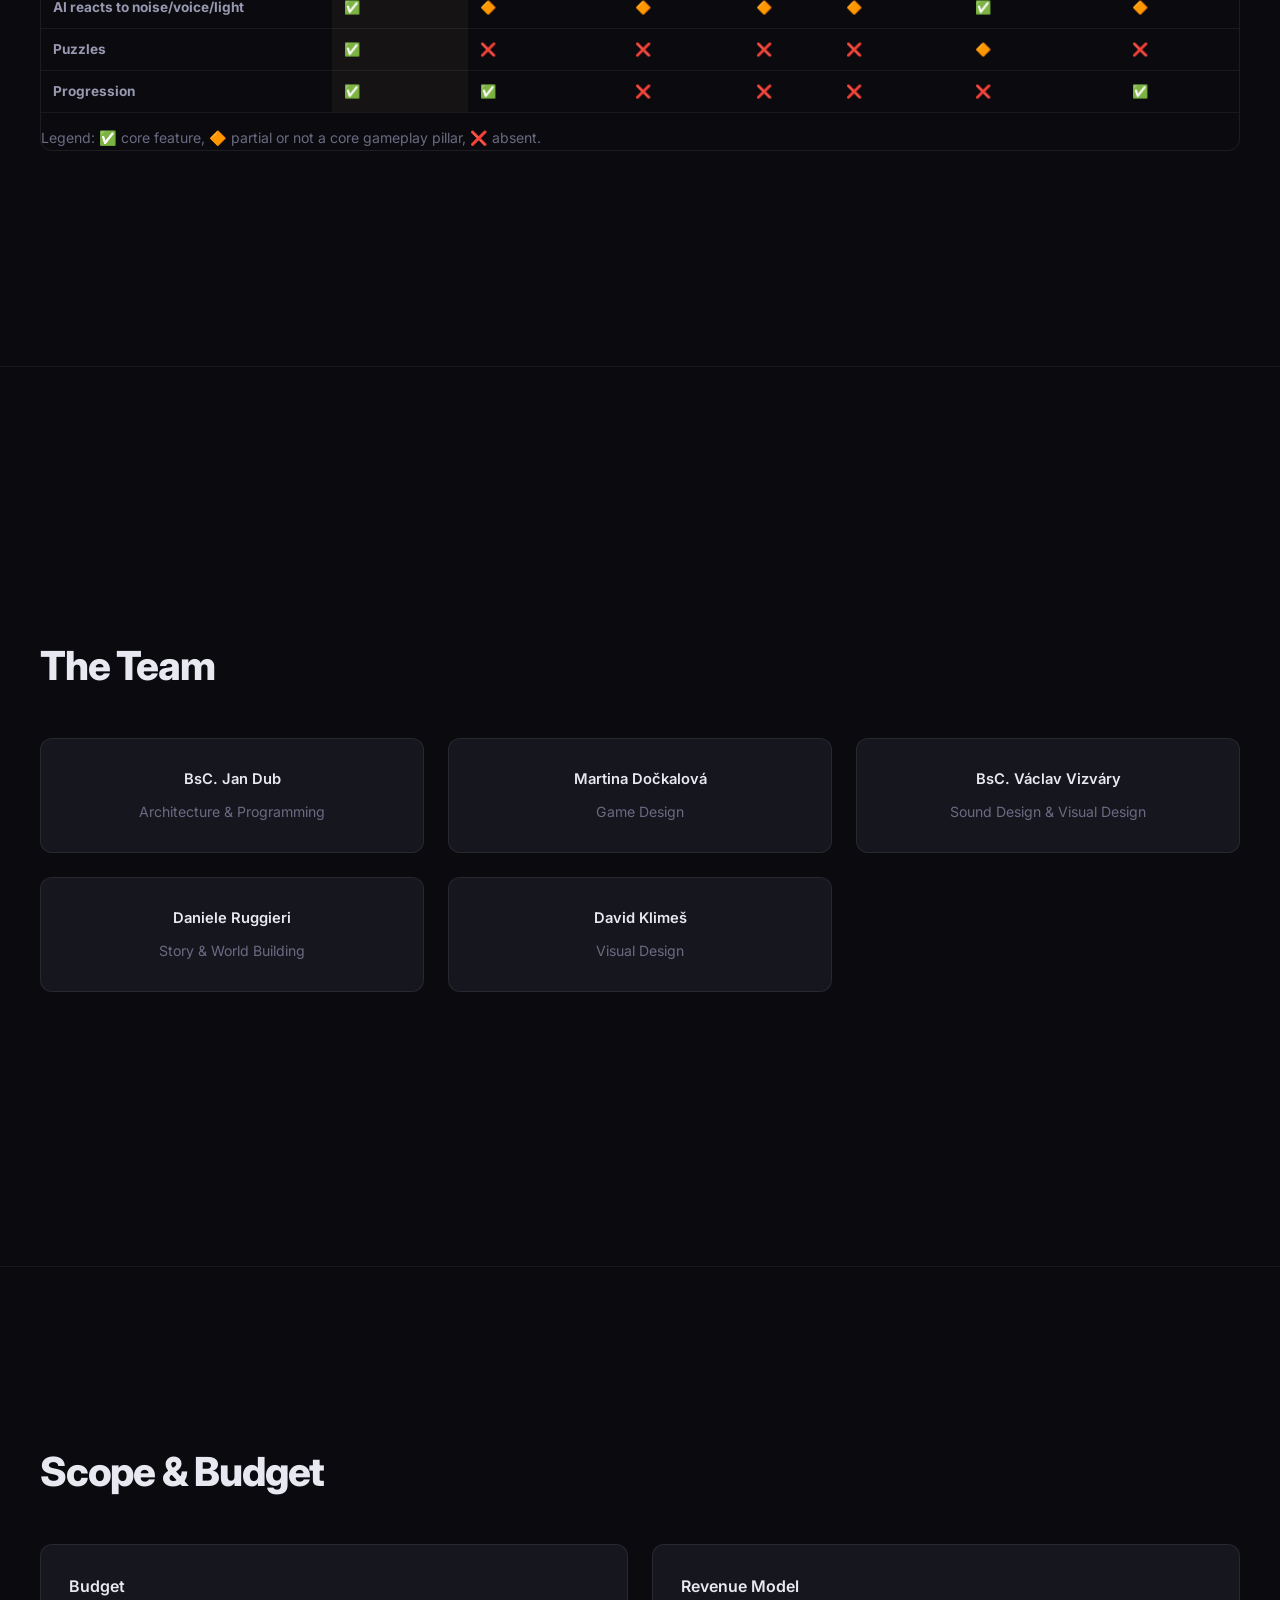
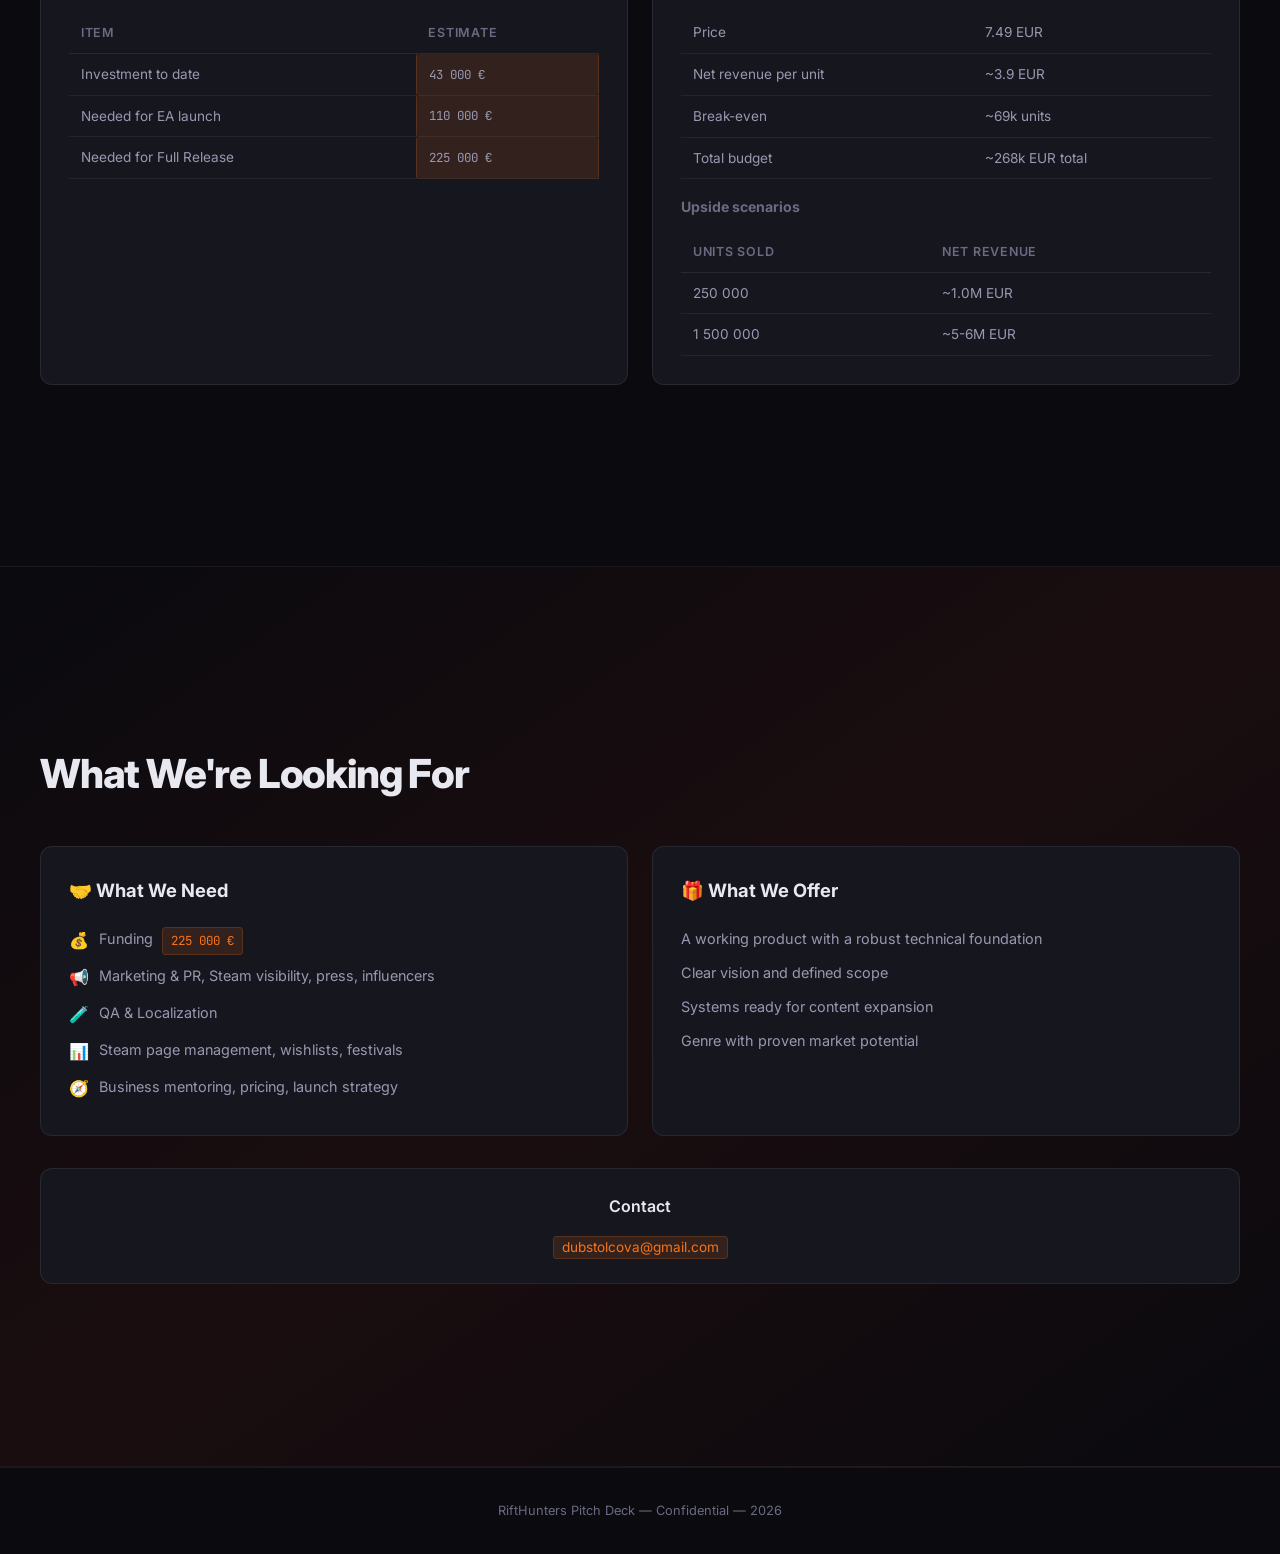
==== commit b988adfc: "fff" ====
--- a/RiftHunters/index.html
+++ b/RiftHunters/index.html
@@ -86,9 +86,7 @@
             <button type="button" class="video-overlay-close" id="video-overlay-close"
                 aria-label="Close video">&times;</button>
             <div class="video-overlay-inner">
-                <iframe id="video-iframe" src=""
-                    data-src="https://www.youtube.com/embed/YOUR_YOUTUBE_VIDEO_ID?autoplay=1&rel=0&modestbranding=1"
-                    frameborder="0"
+                <iframe id="video-iframe" src="" data-src="https://www.youtube.com/watch?v=V-tUBxDH4ks" frameborder="0"
                     allow="accelerometer; autoplay; clipboard-write; encrypted-media; gyroscope; picture-in-picture; fullscreen"
                     allowfullscreen title="RiftHunters Showcase Video">
                 </iframe>
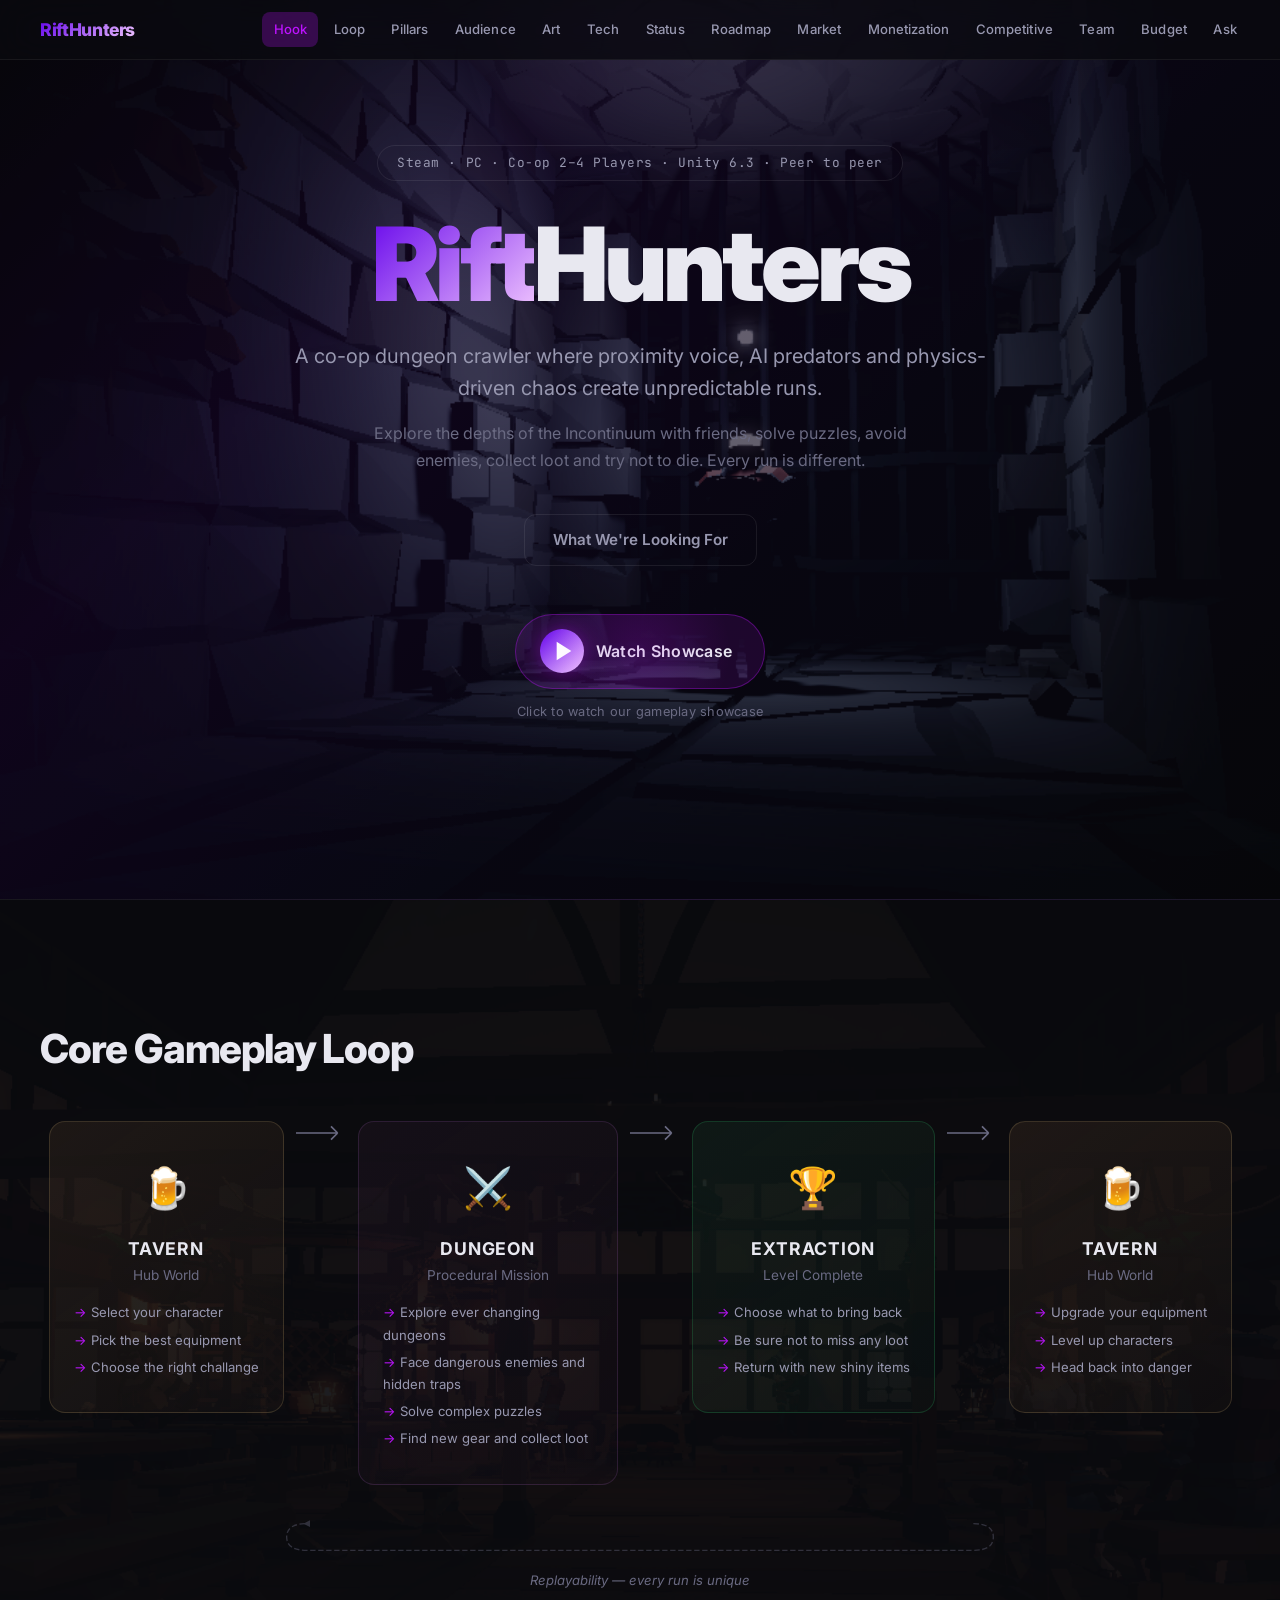
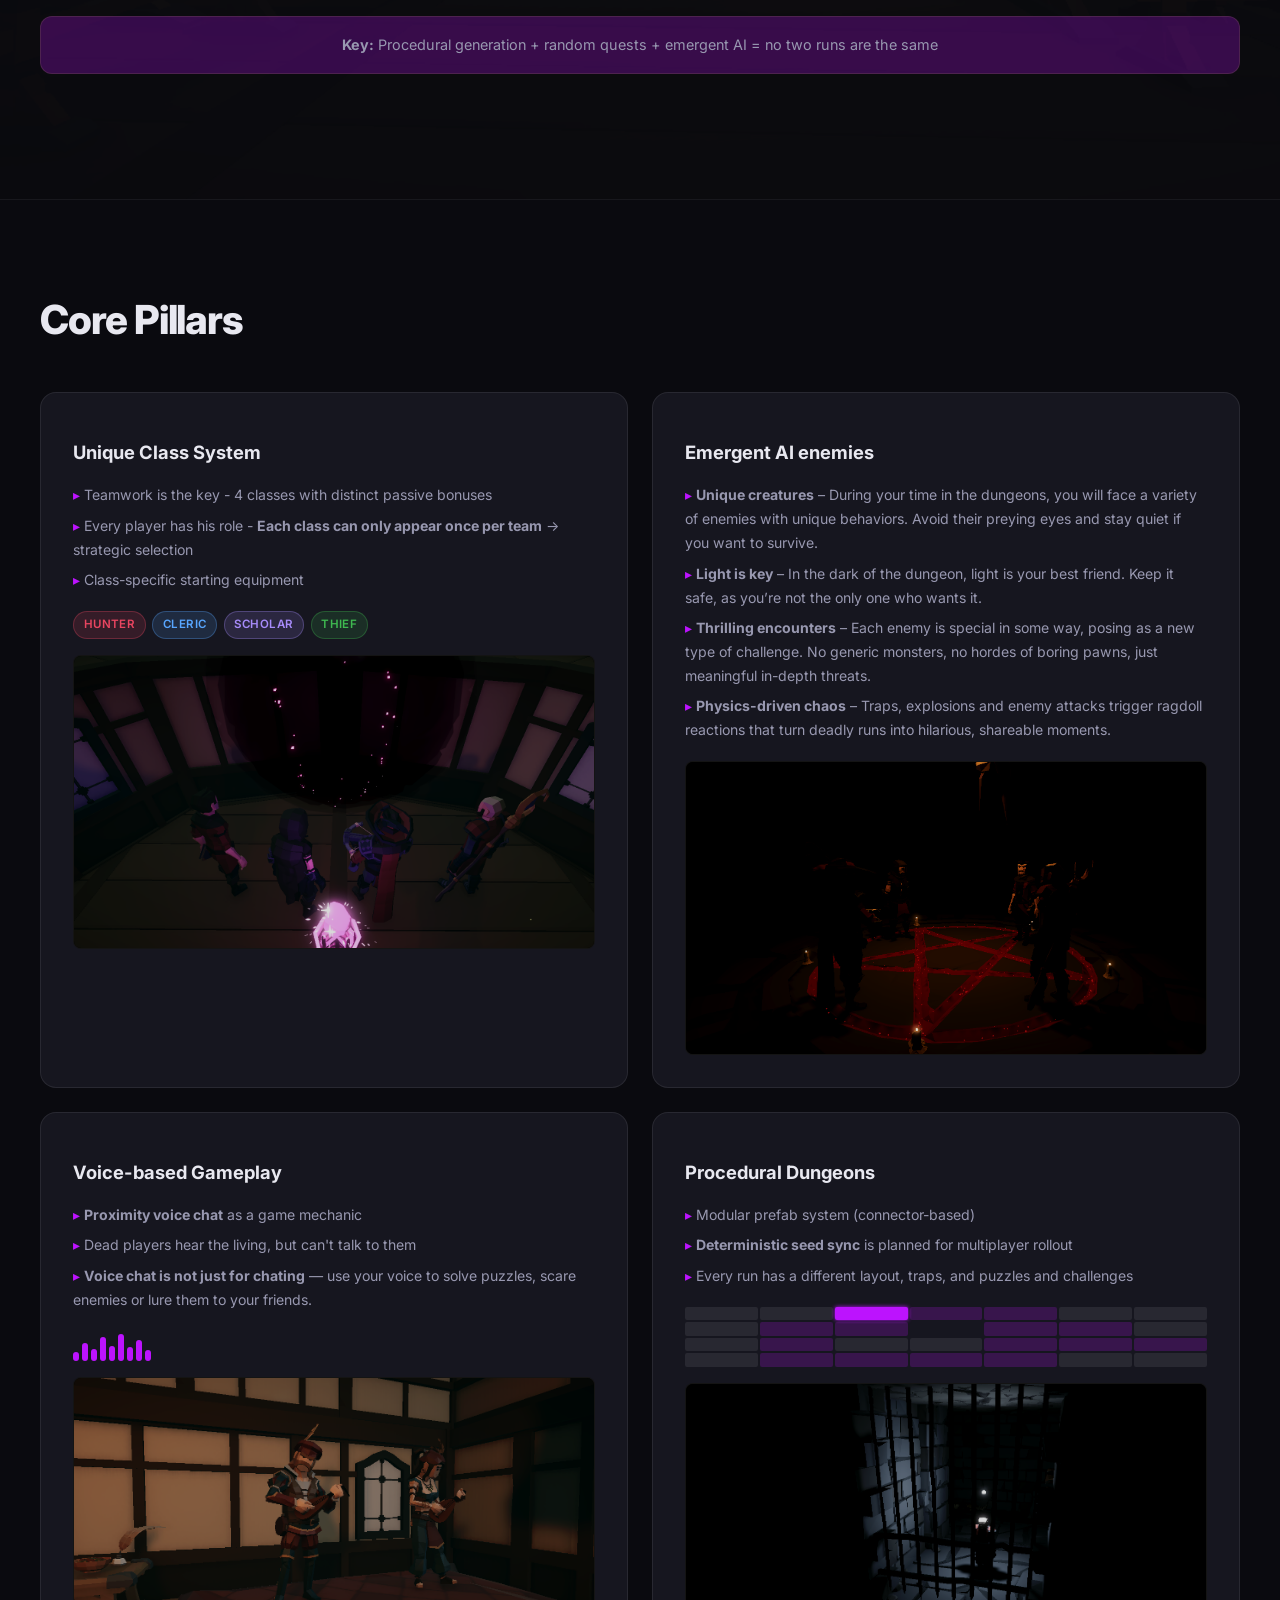
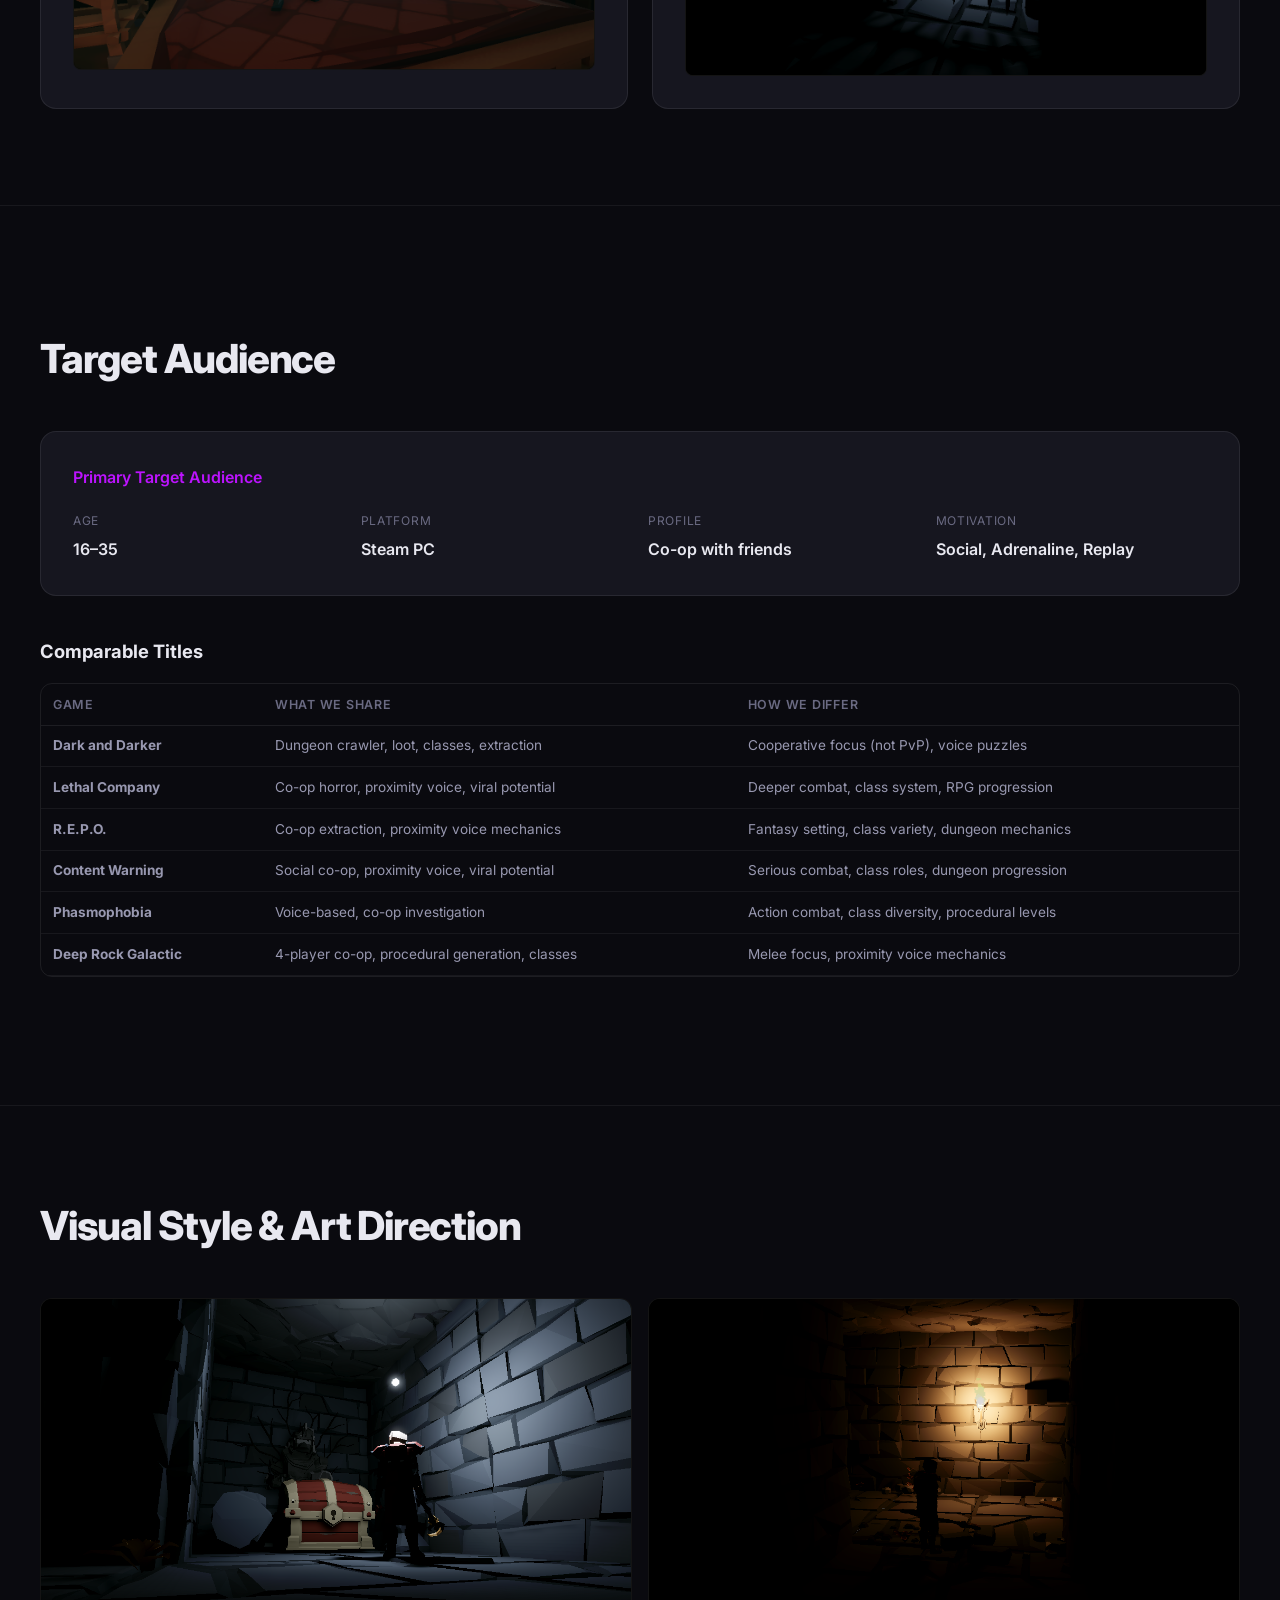
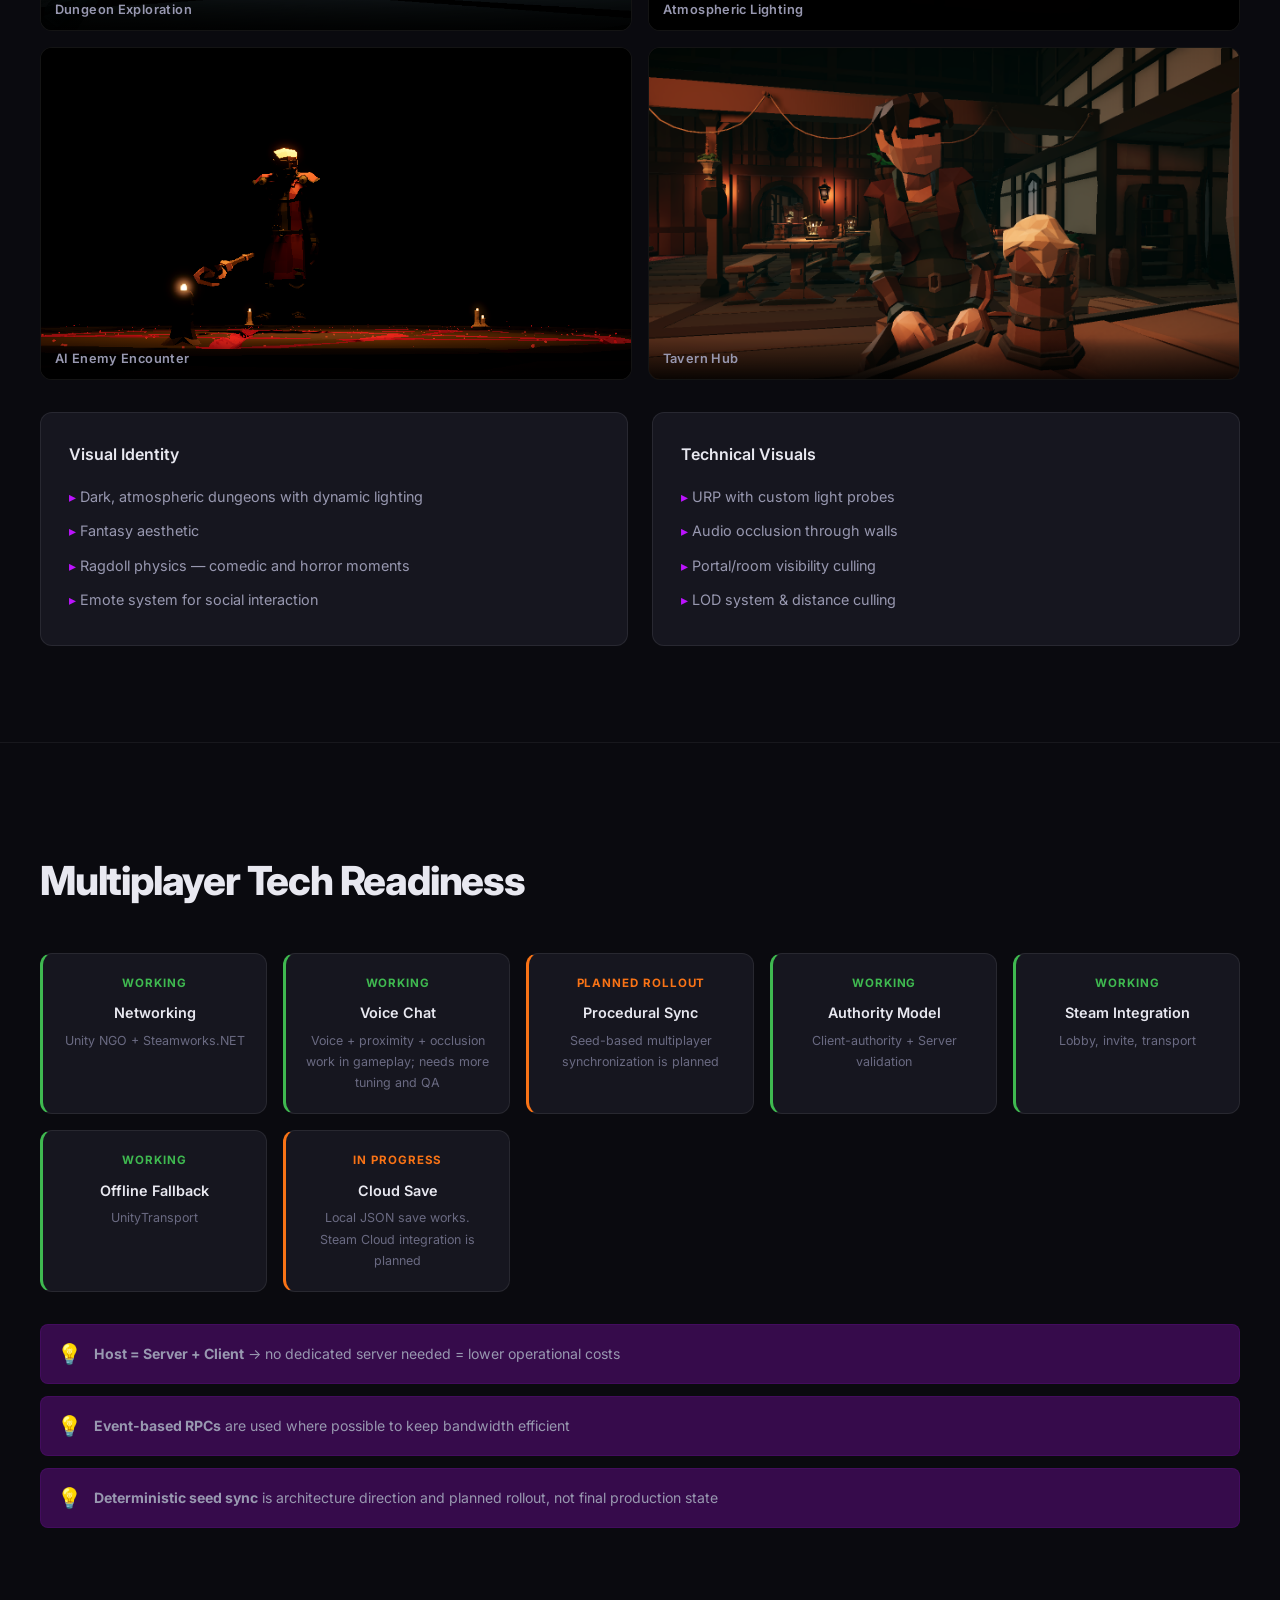
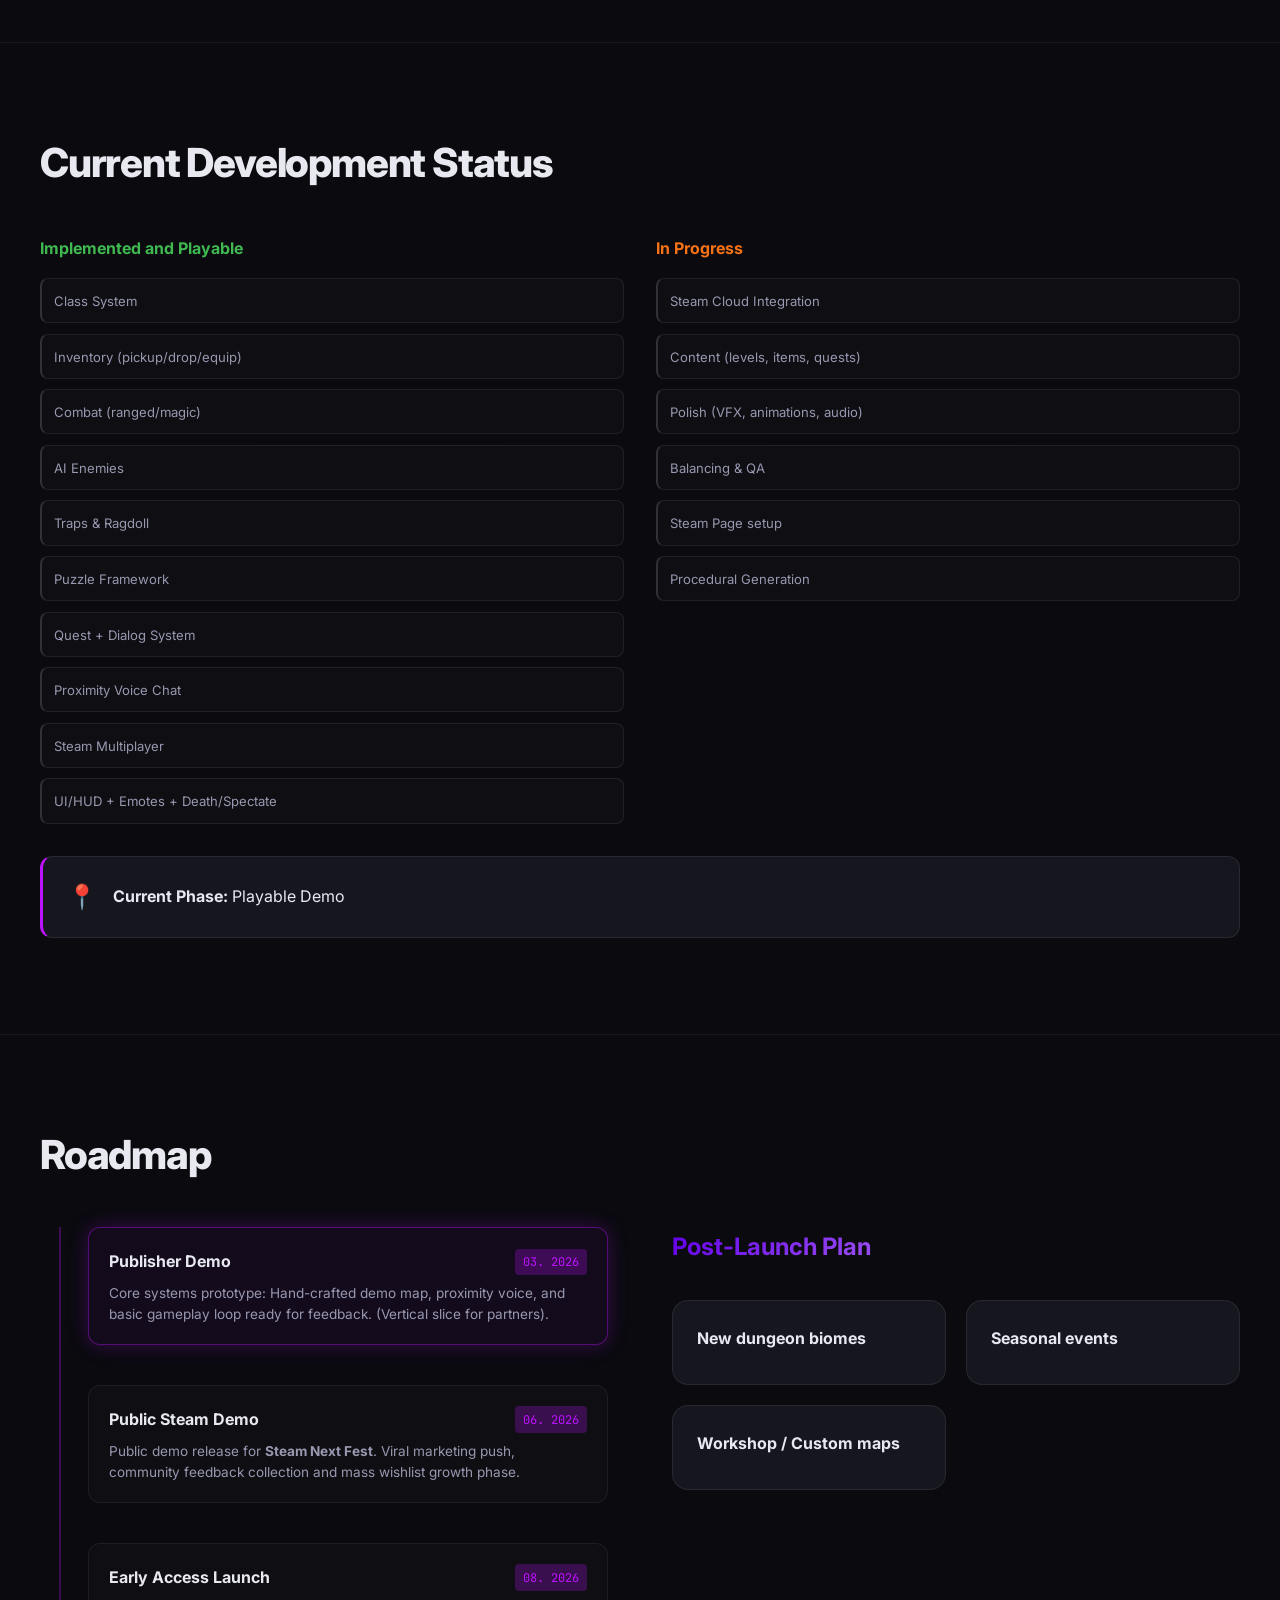
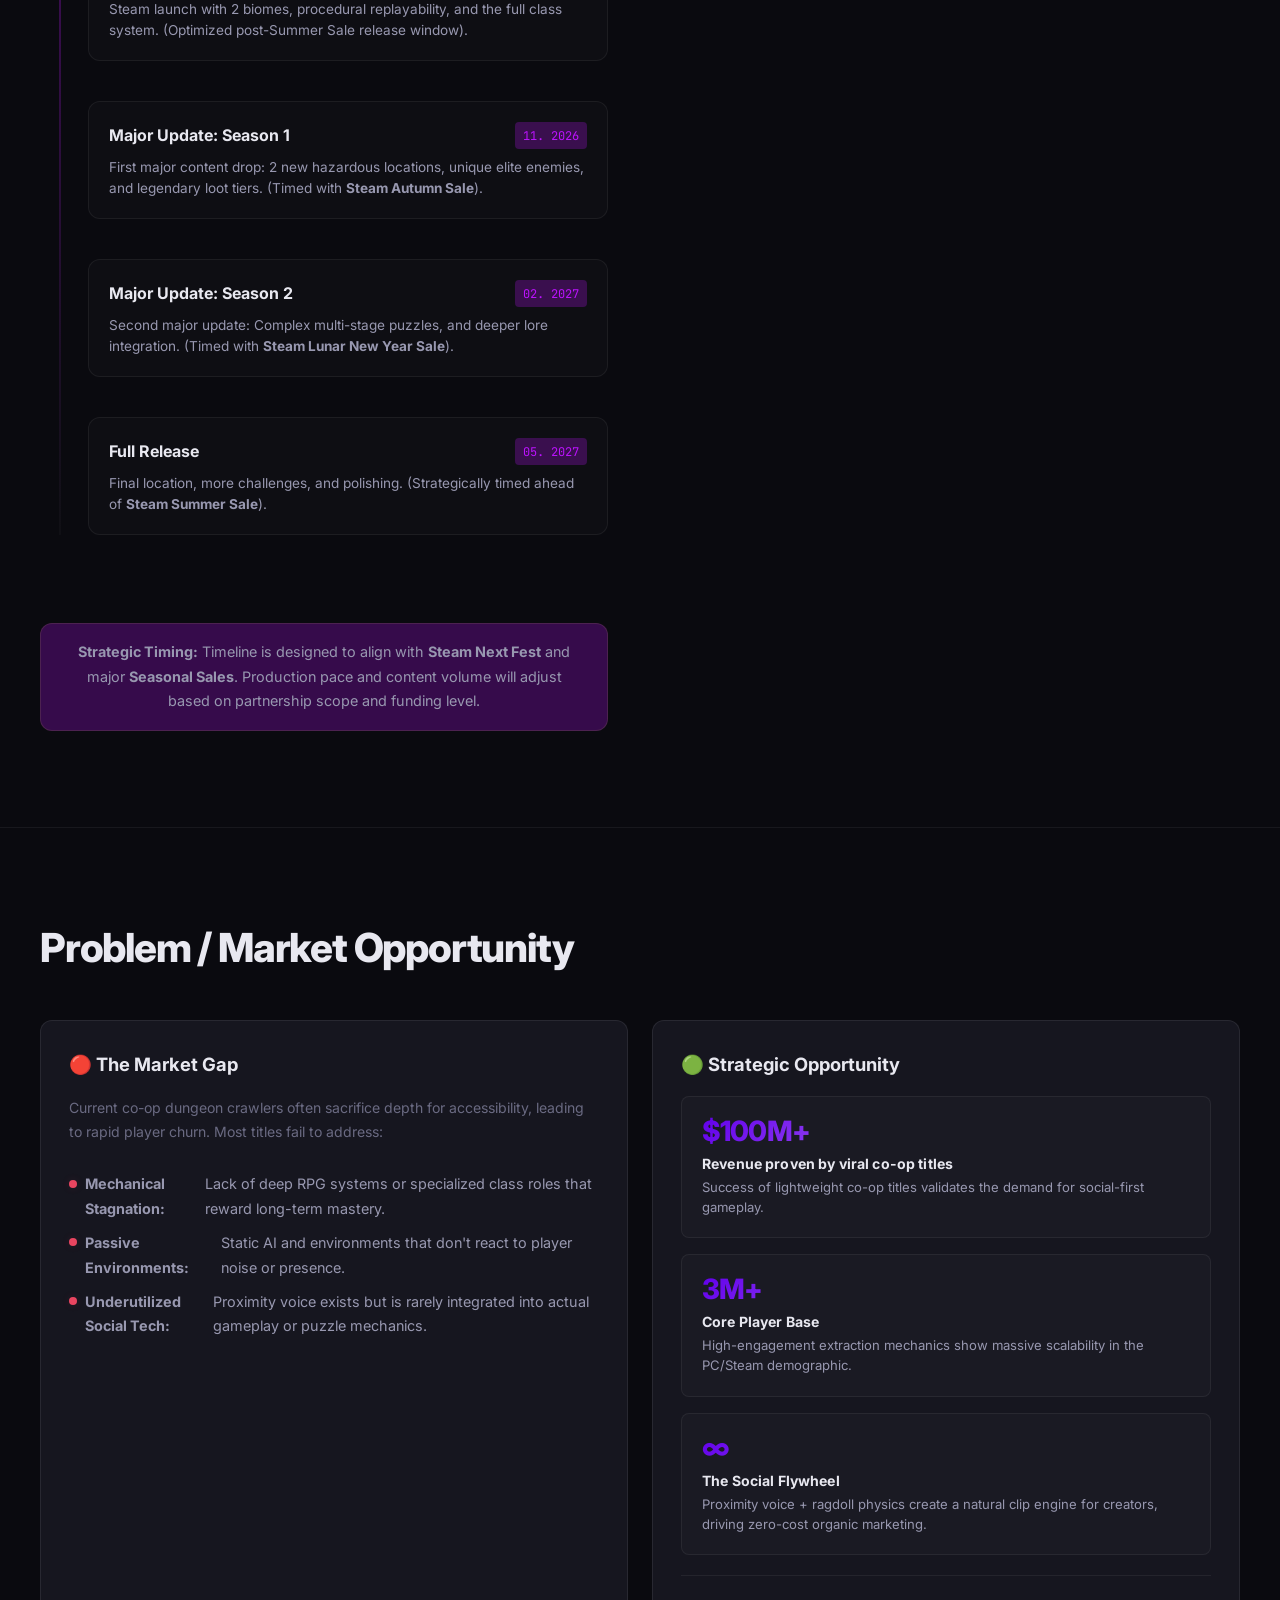
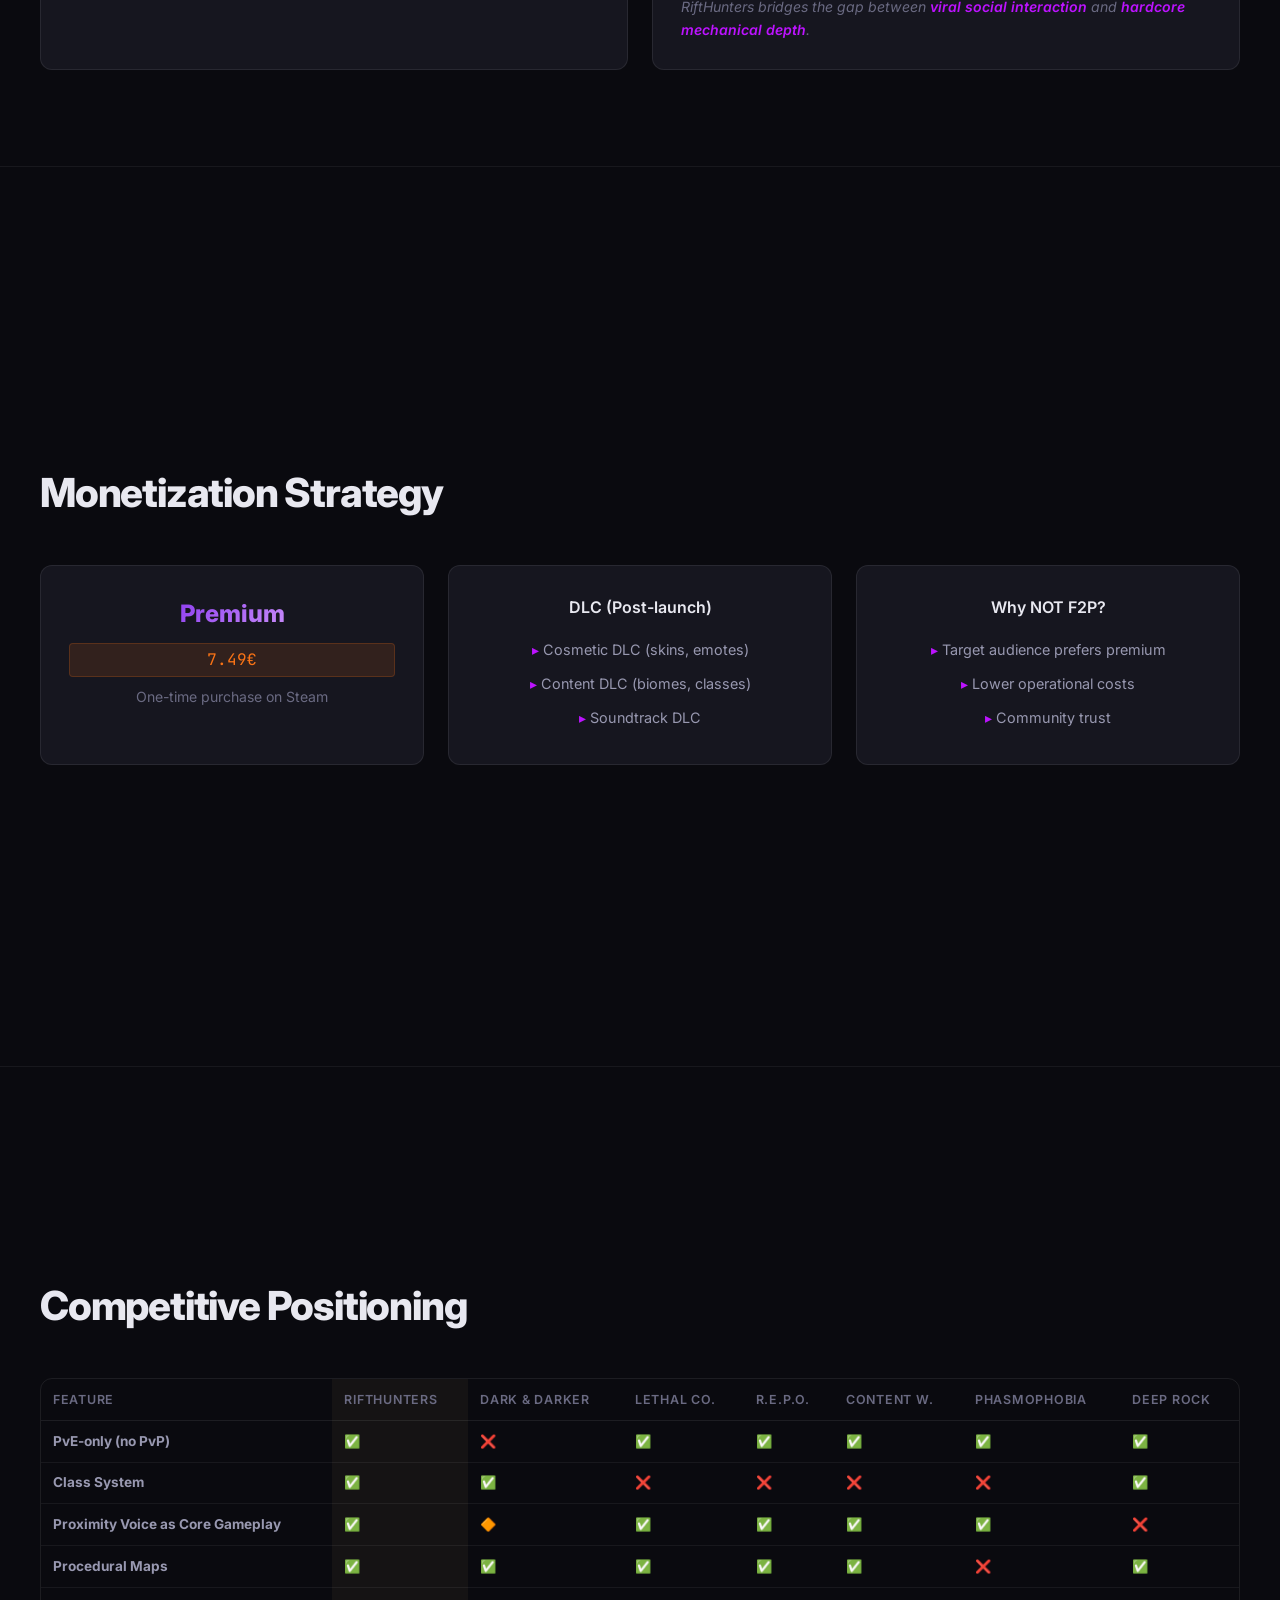
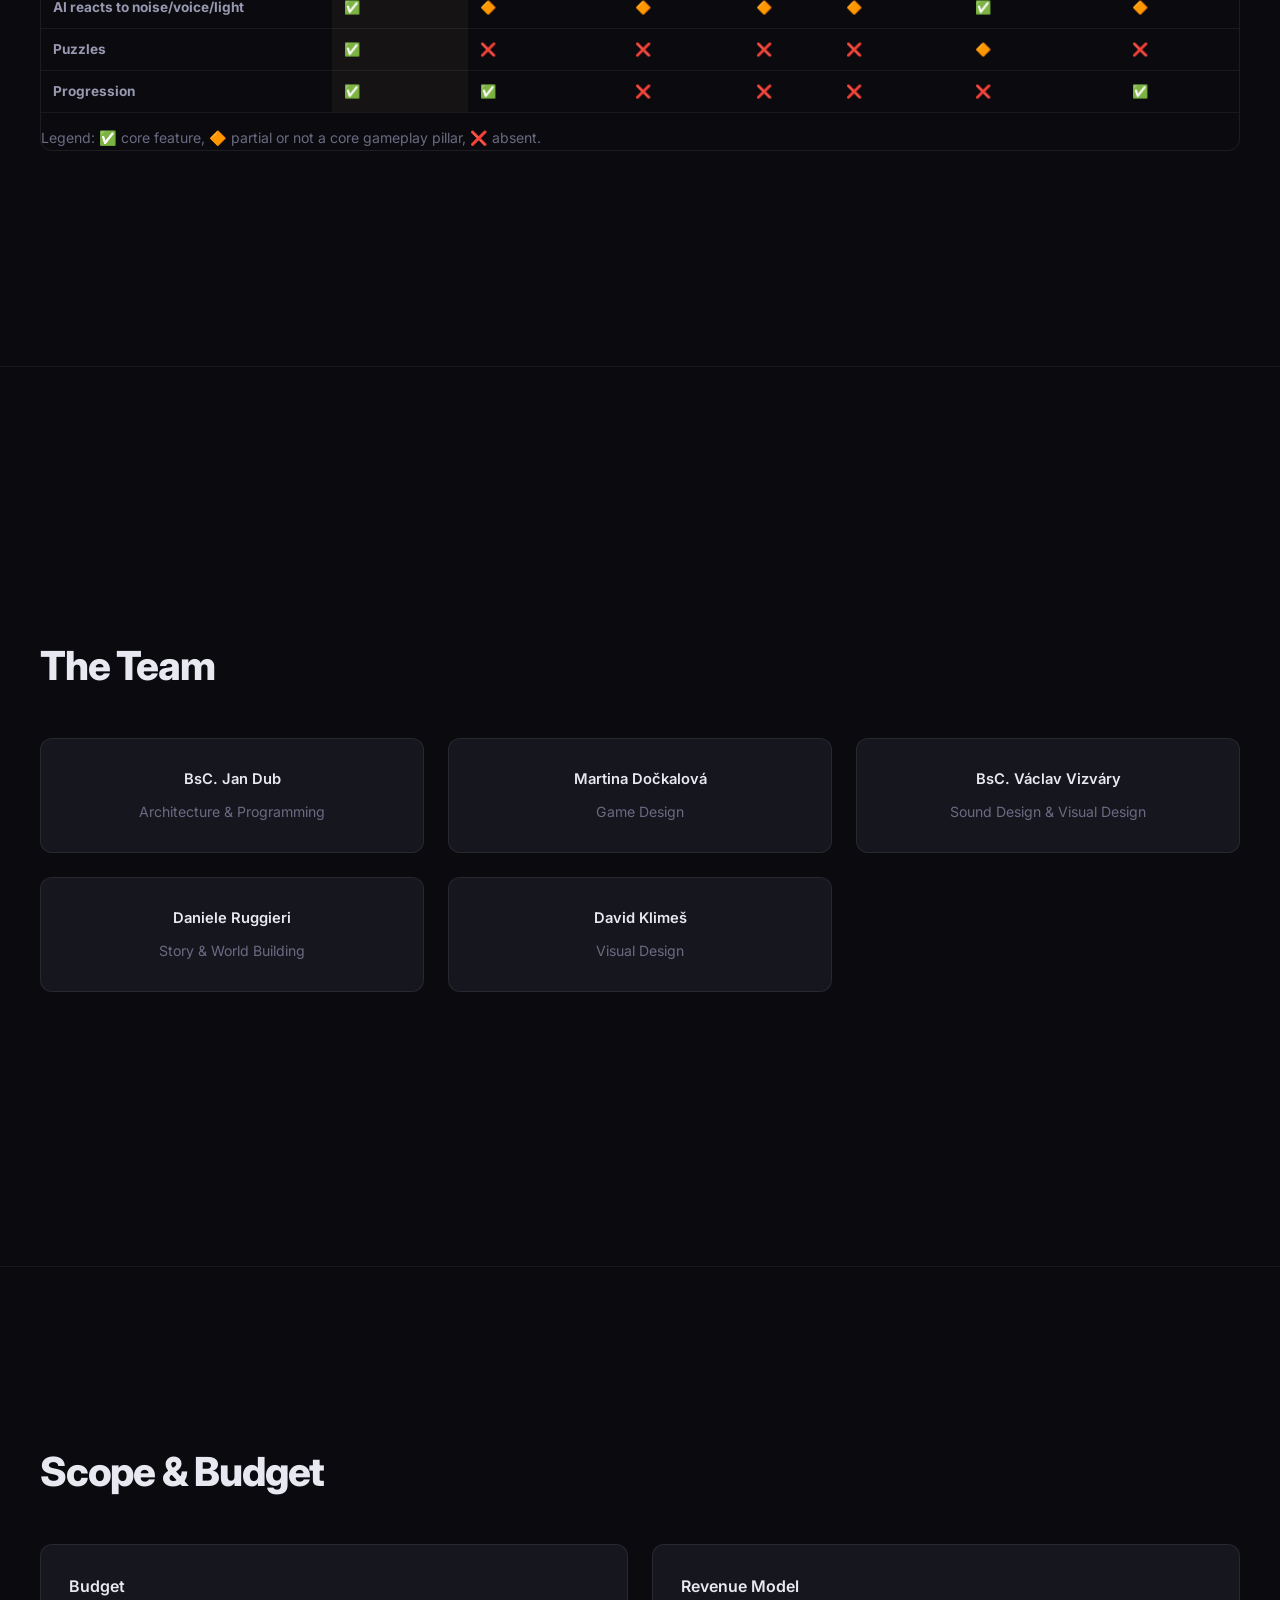
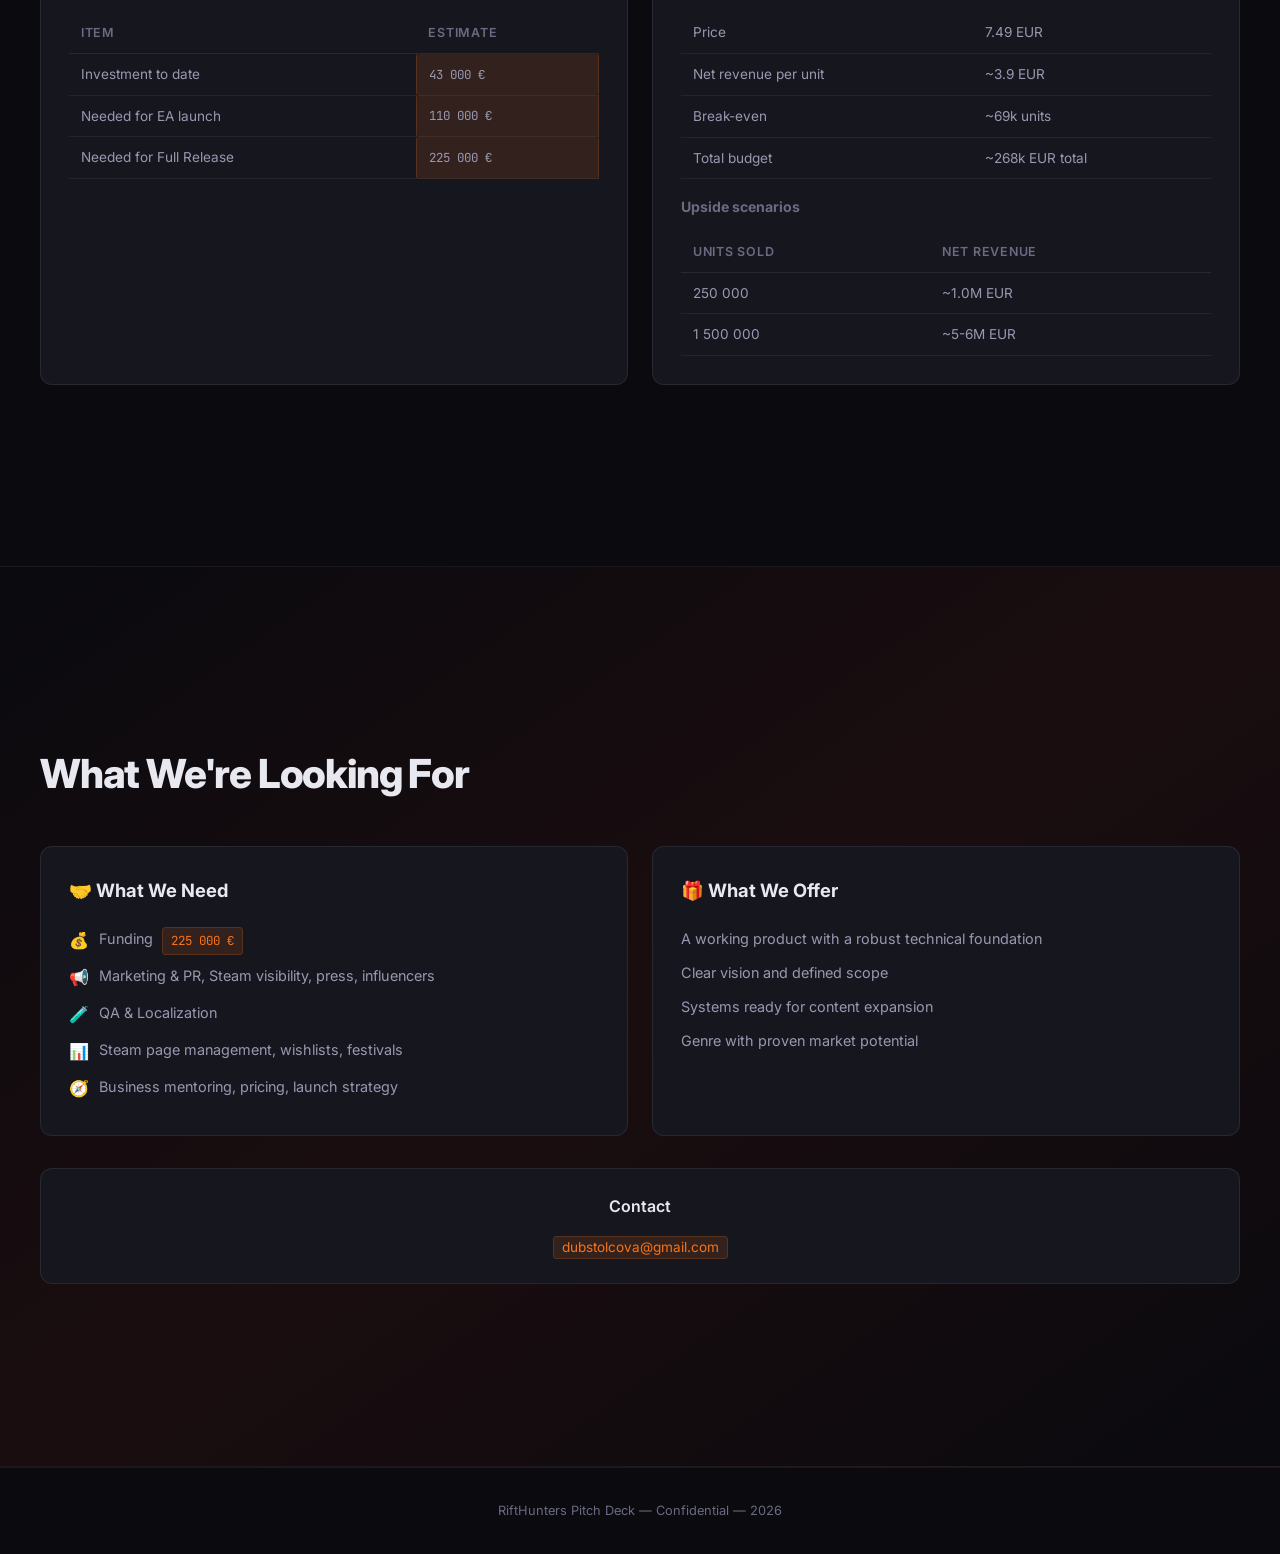
==== commit 93883d77: "fix" ====
--- a/RiftHunters/index.html
+++ b/RiftHunters/index.html
@@ -86,7 +86,9 @@
             <button type="button" class="video-overlay-close" id="video-overlay-close"
                 aria-label="Close video">&times;</button>
             <div class="video-overlay-inner">
-                <iframe id="video-iframe" src="" data-src="https://www.youtube.com/watch?v=V-tUBxDH4ks" frameborder="0"
+                <iframe id="video-iframe" src=""
+                    data-src="https://www.youtube.com/embed/V-tUBxDH4ks?autoplay=1&rel=0&modestbranding=1"
+                    frameborder="0"
                     allow="accelerometer; autoplay; clipboard-write; encrypted-media; gyroscope; picture-in-picture; fullscreen"
                     allowfullscreen title="RiftHunters Showcase Video">
                 </iframe>
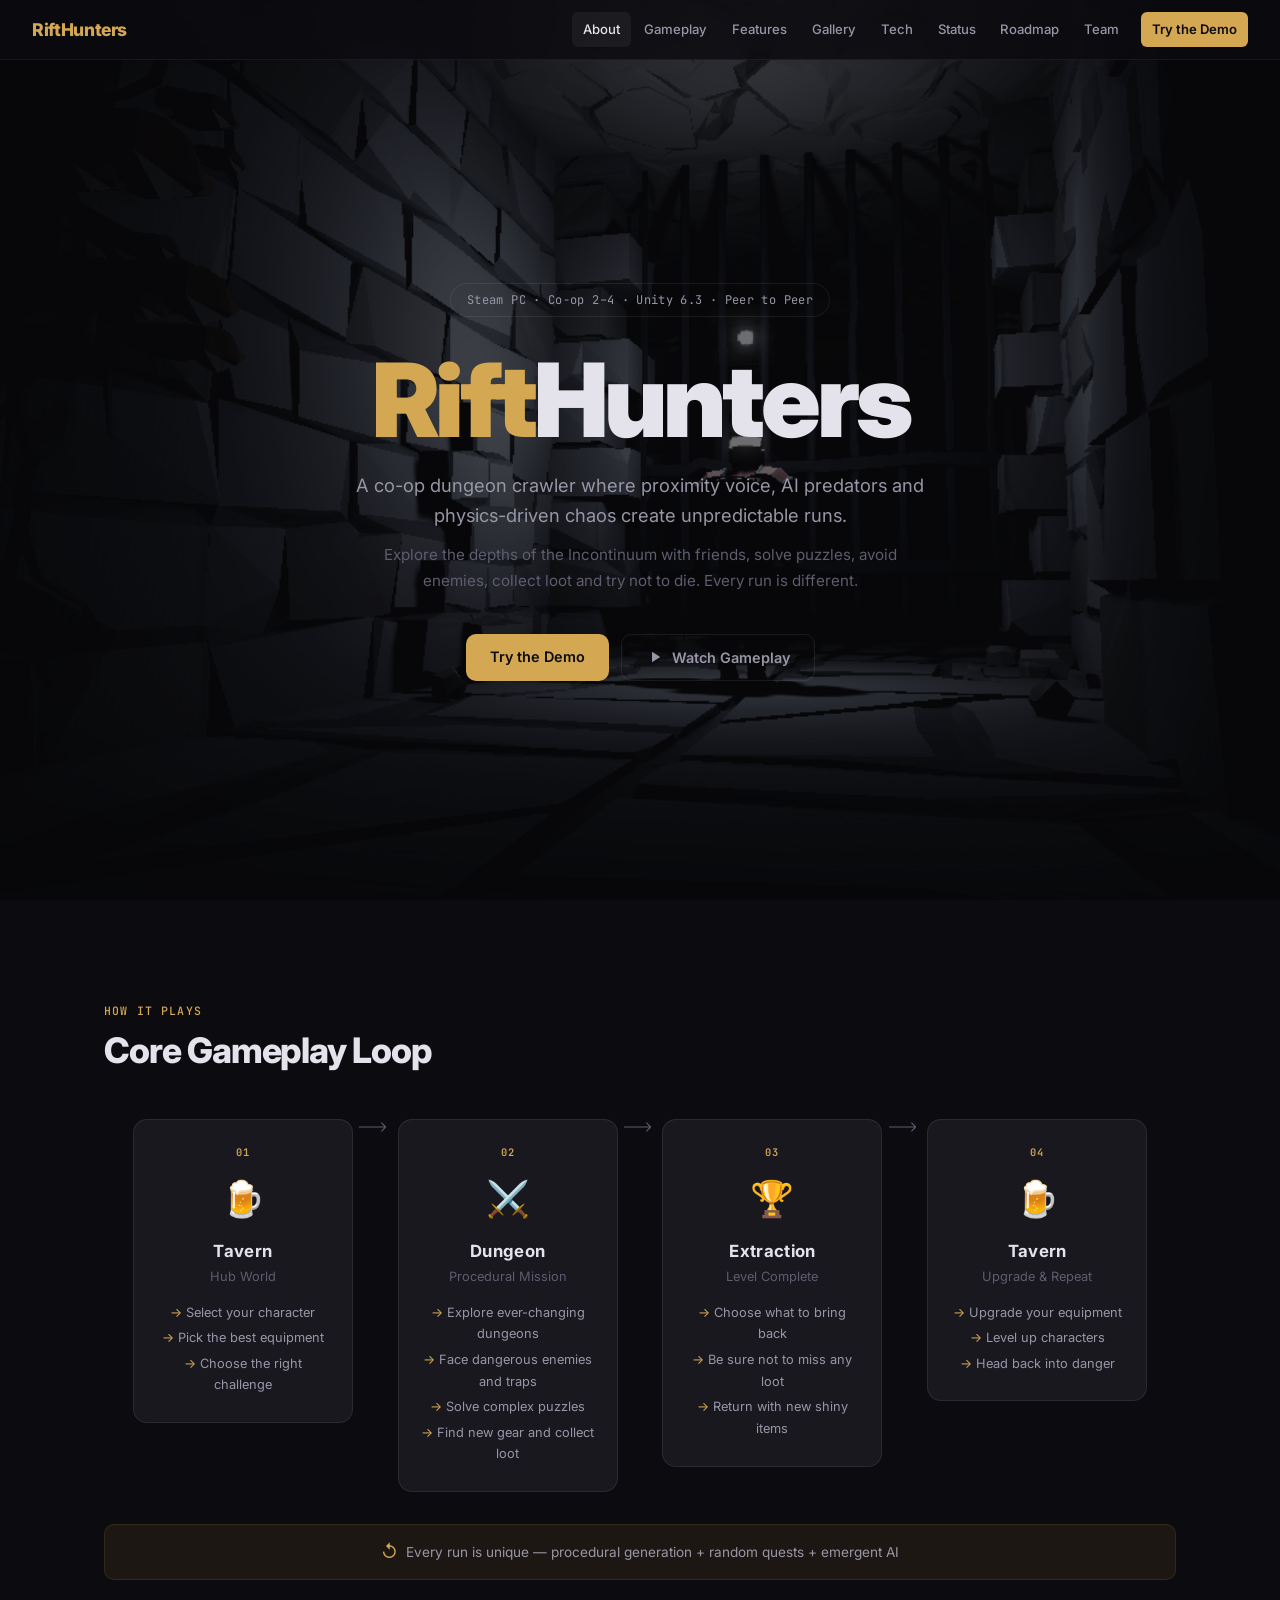
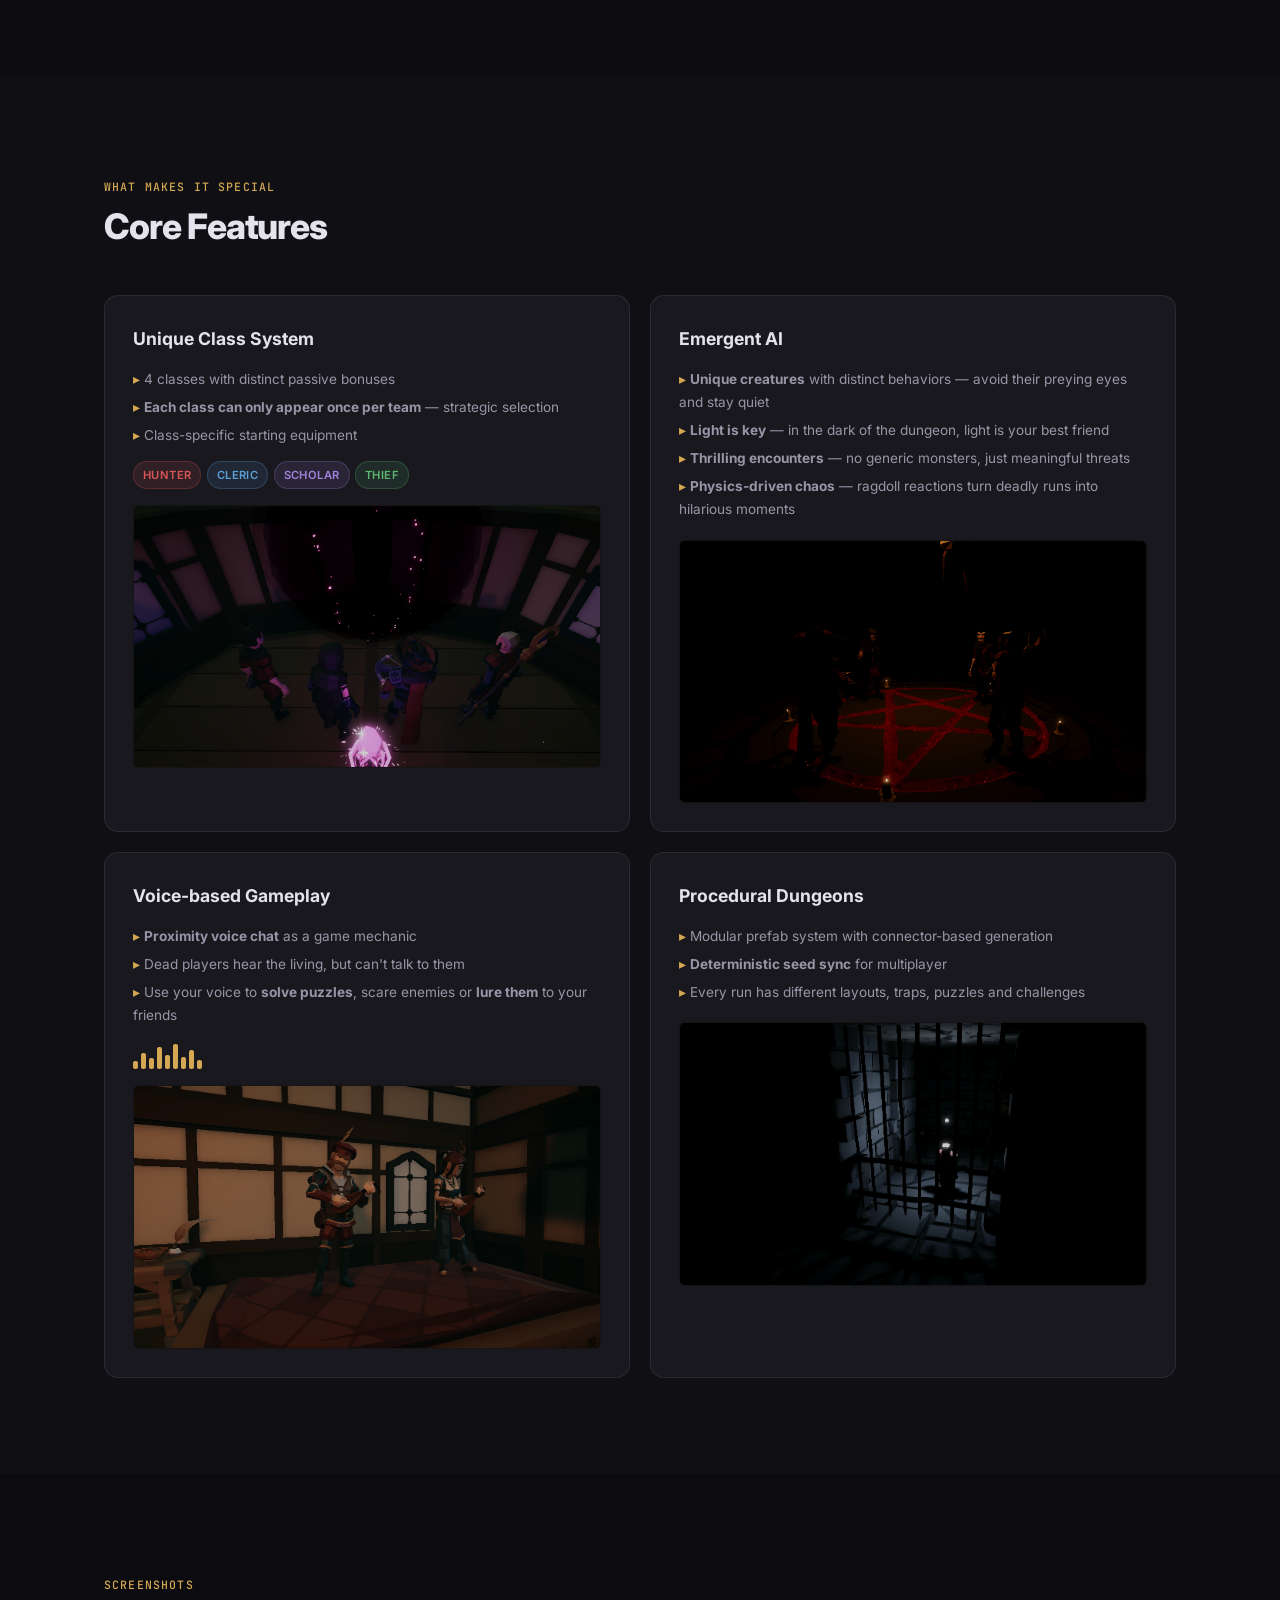
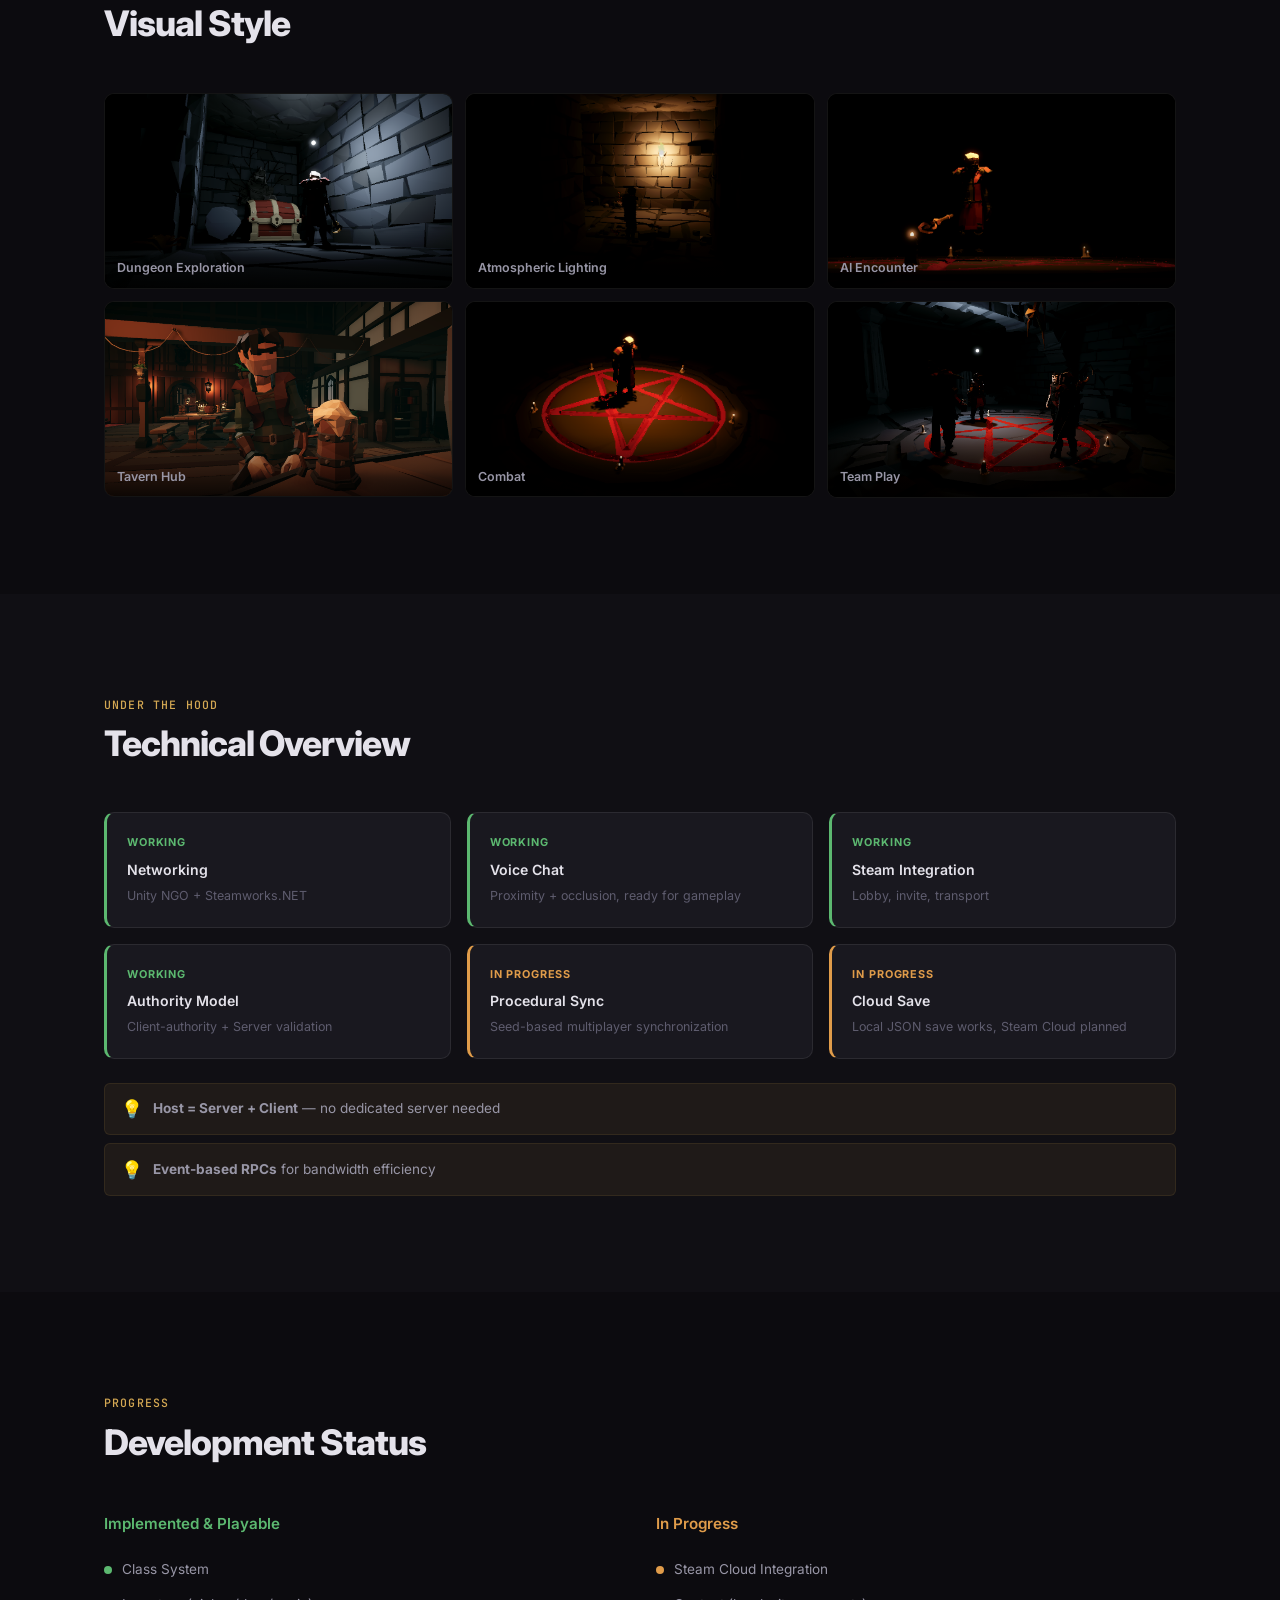
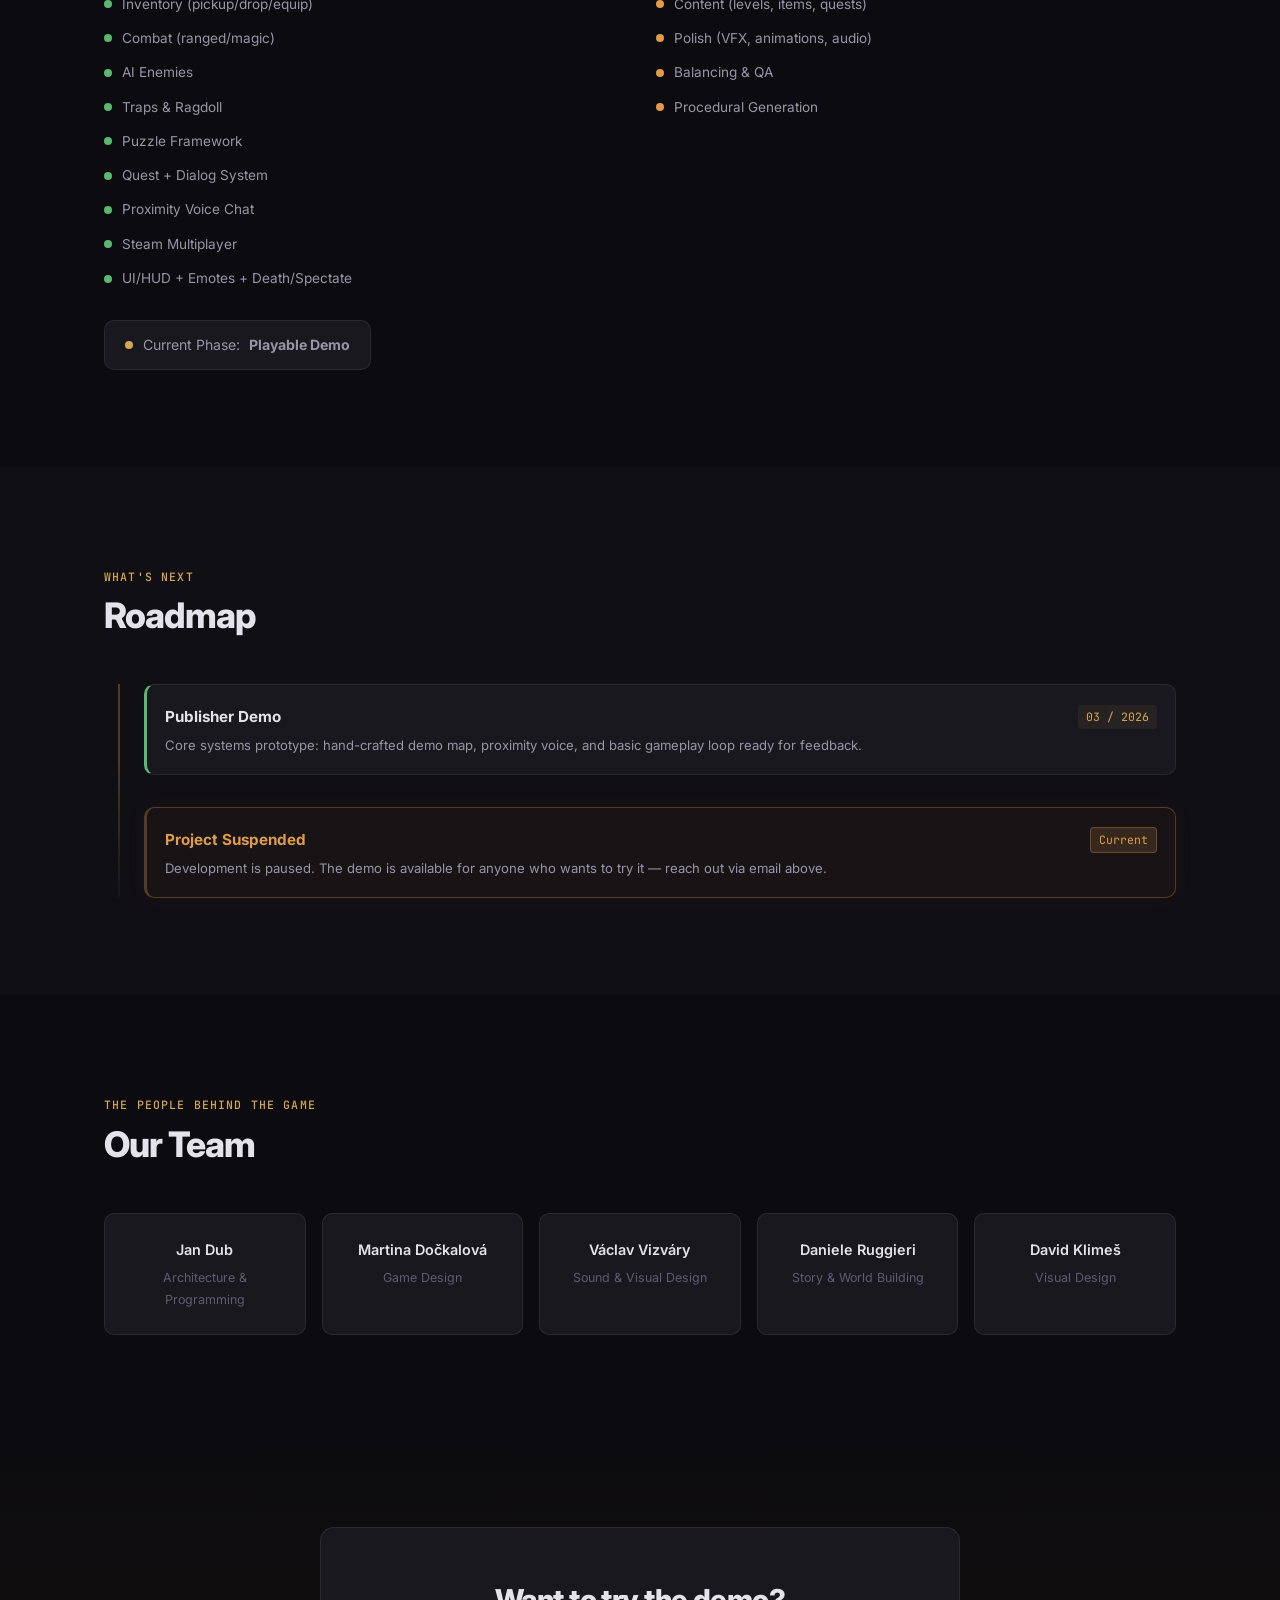
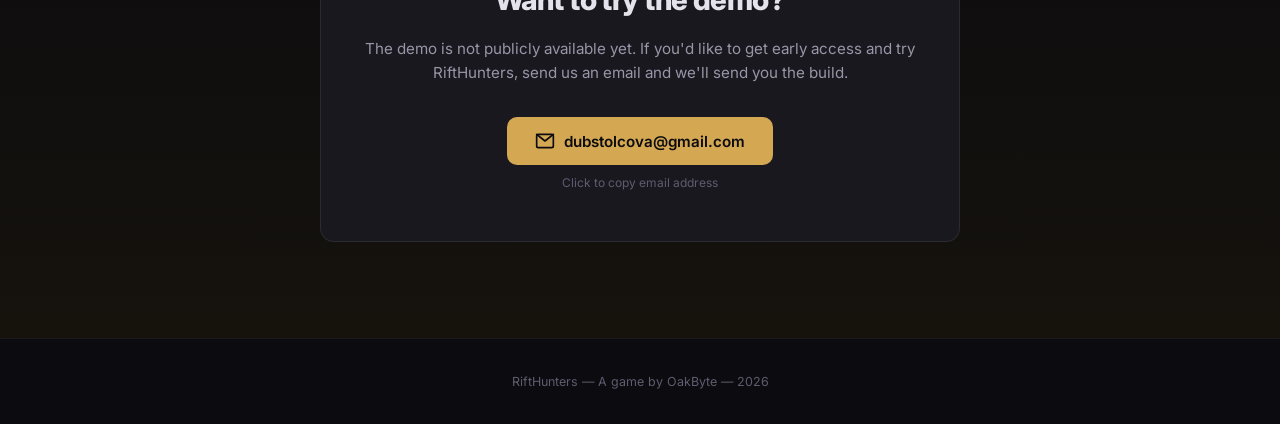
==== commit e8a72f34: "Refactor code structure for improved readability and maintainability" ====
--- a/RiftHunters/index.html
+++ b/RiftHunters/index.html
@@ -1,969 +1,468 @@
-<!DOCTYPE html>
-<html lang="en">
-
-<head>
-    <meta charset="UTF-8">
-    <meta name="viewport" content="width=device-width, initial-scale=1.0">
-    <title>RiftHunters — Pitch Deck</title>
-    <meta name="description"
-        content="RiftHunters: Co-op procedural dungeon crawler with proximity voice chat and emergent AI. Pitch Deck for Steam publishers.">
-    <link rel="preconnect" href="https://fonts.googleapis.com">
-    <link rel="preconnect" href="https://fonts.gstatic.com" crossorigin>
-    <link
-        href="https://fonts.googleapis.com/css2?family=Inter:wght@300;400;500;600;700;800;900&family=JetBrains+Mono:wght@400;500&display=swap"
-        rel="stylesheet">
-    <link rel="stylesheet" href="style.css">
-</head>
-
-<body>
-    <!-- Navigation -->
-    <nav class="nav" id="main-nav">
-        <div class="nav-brand">
-            <span class="nav-logo"></span>
-            <span class="nav-title">RiftHunters</span>
-        </div>
-        <div class="nav-links" id="nav-links">
-            <a href="#hook" class="nav-link">Hook</a>
-            <a href="#loop" class="nav-link">Loop</a>
-            <a href="#pillars" class="nav-link">Pillars</a>
-            <a href="#audience" class="nav-link">Audience</a>
-            <a href="#art" class="nav-link">Art</a>
-            <a href="#tech" class="nav-link">Tech</a>
-            <a href="#status" class="nav-link">Status</a>
-            <a href="#roadmap" class="nav-link">Roadmap</a>
-            <a href="#market" class="nav-link">Market</a>
-            <a href="#monetization" class="nav-link">Monetization</a>
-            <a href="#competitive" class="nav-link">Competitive</a>
-            <a href="#team" class="nav-link">Team</a>
-            <a href="#budget" class="nav-link">Budget</a>
-            <a href="#ask" class="nav-link">Ask</a>
-        </div>
-        <button class="nav-toggle" id="nav-toggle" aria-label="Toggle navigation">
-            <span></span><span></span><span></span>
-        </button>
-    </nav>
-
-    <!-- Progress Bar -->
-    <div class="progress-bar" id="progress-bar"></div>
-
-    <main>
-
-        <!-- SLIDE 1 — Hook -->
-        <section class="slide slide-hero" id="hook" style="position:relative; overflow:hidden;">
-            <div class="hero-bg-image"
-                style="position:absolute;inset:0;background-image:url('assets/Screenshot 2026-03-02 180837.png');background-size:cover;background-position:center;opacity:0.35;z-index:0;">
-            </div>
-            <div class="hero-particles" id="hero-particles"></div>
-            <div class="slide-content hero-content" style="padding-bottom:2rem;">
-                <div class="hero-badge">Steam · PC · Co-op 2–4 Players · Unity 6.3 · Peer to peer</div>
-                <h1 class="hero-title">
-                    <span class="hero-title-accent">Rift</span>Hunters
-                </h1>
-                <p class="hero-tagline">A co-op dungeon crawler where proximity voice, AI predators and physics-driven
-                    chaos create unpredictable runs.</p>
-                <p class="hero-desc">Explore the depths of the Incontinuum with friends, solve puzzles, avoid
-                    enemies, collect loot and try not to die. Every run is different.</p>
-                <div class="hero-cta">
-                    <a href="#ask" class="btn btn-ghost">What We're Looking For</a>
-                </div>
-                <!-- Video Showcase Button -->
-                <div class="hero-video-trigger" id="hero-video-trigger">
-                    <button type="button" class="video-play-btn" id="video-play-btn" aria-label="Watch Showcase Video">
-                        <span class="video-play-icon">
-                            <svg viewBox="0 0 24 24" fill="currentColor" width="32" height="32">
-                                <path d="M8 5v14l11-7z" />
-                            </svg>
-                        </span>
-                        <span class="video-play-label">Watch Showcase</span>
-                    </button>
-                    <p class="video-play-hint">Click to watch our gameplay showcase</p>
-                </div>
-            </div>
-        </section>
-
-        <!-- Fullscreen Video Overlay -->
-        <div class="video-overlay" id="video-overlay">
-            <button type="button" class="video-overlay-close" id="video-overlay-close"
-                aria-label="Close video">&times;</button>
-            <div class="video-overlay-inner">
-                <iframe id="video-iframe" src=""
-                    data-src="https://www.youtube.com/embed/V-tUBxDH4ks?autoplay=1&rel=0&modestbranding=1"
-                    frameborder="0"
-                    allow="accelerometer; autoplay; clipboard-write; encrypted-media; gyroscope; picture-in-picture; fullscreen"
-                    allowfullscreen title="RiftHunters Showcase Video">
-                </iframe>
-            </div>
-        </div>
-
-        <!-- SLIDE 2 — Game Loop -->
-        <section class="slide" id="loop" style="position:relative;overflow:hidden;">
-            <div class="loop-bg"
-                style="position:absolute;inset:0;background-image:url('assets/Screenshot 2026-03-03 230845.png');background-size:cover;background-position:center;opacity:0.08;z-index:0;">
-            </div>
-            <div class="slide-content" style="position:relative;z-index:1;">
-                <div class="slide-header">
-                    <h2>Core Gameplay Loop</h2>
-                </div>
-                <div class="loop-flow">
-                    <div class="loop-node loop-taverna">
-                        <div class="loop-icon">🍺</div>
-                        <h3>TAVERN</h3>
-                        <p>Hub World</p>
-                        <ul class="loop-details">
-                            <li>Select your character</li>
-                            <li>Pick the best equipment</li>
-                            <li>Choose the right challange</li>
-                        </ul>
-                    </div>
-                    <div class="loop-arrow">
-                        <svg viewBox="0 0 60 24" fill="none">
-                            <path d="M0 12h50m0 0l-8-8m8 8l-8 8" stroke="currentColor" stroke-width="2" />
-                        </svg>
-                    </div>
-                    <div class="loop-node loop-dungeon">
-                        <div class="loop-icon">⚔️</div>
-                        <h3>DUNGEON</h3>
-                        <p>Procedural Mission</p>
-                        <ul class="loop-details">
-                            <li>Explore ever changing dungeons</li>
-                            <li>Face dangerous enemies and hidden traps</li>
-                            <li>Solve complex puzzles</li>
-                            <li>Find new gear and collect loot</li>
-                        </ul>
-                    </div>
-                    <div class="loop-arrow">
-                        <svg viewBox="0 0 60 24" fill="none">
-                            <path d="M0 12h50m0 0l-8-8m8 8l-8 8" stroke="currentColor" stroke-width="2" />
-                        </svg>
-                    </div>
-                    <div class="loop-node loop-extract">
-                        <div class="loop-icon">🏆</div>
-                        <h3>EXTRACTION</h3>
-                        <p>Level Complete</p>
-                        <ul class="loop-details">
-                            <li>Choose what to bring back</li>
-                            <li>Be sure not to miss any loot</li>
-                            <li>Return with new shiny items</li>
-                        </ul>
-                    </div>
-                    <div class="loop-arrow">
-                        <svg viewBox="0 0 60 24" fill="none">
-                            <path d="M0 12h50m0 0l-8-8m8 8l-8 8" stroke="currentColor" stroke-width="2" />
-                        </svg>
-                    </div>
-                    <div class="loop-node loop-taverna">
-                        <div class="loop-icon">🍺</div>
-                        <h3>TAVERN</h3>
-                        <p>Hub World</p>
-                        <ul class="loop-details">
-                            <li>Upgrade your equipment</li>
-                            <li>Level up characters</li>
-                            <li>Head back into danger</li>
-                        </ul>
-                    </div>
-                </div>
-                <div class="loop-return">
-                    <svg viewBox="0 0 1100 60" fill="none" class="loop-return-svg">
-                        <path d="M1050 10 Q1080 10 1080 30 Q1080 50 1050 50 L50 50 Q20 50 20 30 Q20 10 50 10"
-                            stroke="currentColor" stroke-width="2" stroke-dasharray="8 4" fill="none" />
-                        <polygon points="55,5 45,10 55,15" fill="currentColor" />
-                    </svg>
-                    <span class="loop-return-label">Replayability — every run is unique</span>
-                </div>
-                <div class="highlight-box">
-                    <strong>Key:</strong> Procedural generation + random quests + emergent AI = no two runs are the same
-                </div>
-            </div>
-        </section>
-
-        <!-- SLIDE 3 — Core Pillars -->
-        <section class="slide" id="pillars">
-            <div class="slide-content">
-                <div class="slide-header">
-                    <h2>Core Pillars</h2>
-                </div>
-                <div class="grid grid-2">
-                    <div class="pillar-card" data-pillar="1">
-                        <div class="pillar-icon"></div>
-                        <h3>Unique Class System</h3>
-                        <ul>
-                            <li>Teamwork is the key - 4 classes with distinct passive bonuses</li>
-                            <li>Every player has his role - <strong>Each class can only appear once per team</strong> →
-                                strategic selection</li>
-                            <li>Class-specific starting equipment</li>
-                        </ul>
-                        <div class="pillar-classes">
-                            <span class="class-badge hunter">Hunter</span>
-                            <span class="class-badge cleric">Cleric</span>
-                            <span class="class-badge scholar">Scholar</span>
-                            <span class="class-badge thief">Thief</span>
-                        </div>
-                        <div class="pillar-screenshot">
-                            <img src="assets/Screenshot 2026-03-03 230819.png" alt="4 players with classes in tavern"
-                                loading="lazy">
-                        </div>
-                    </div>
-                    <div class="pillar-card" data-pillar="2">
-                        <div class="pillar-icon"></div>
-                        <h3>Emergent AI enemies</h3>
-                        <ul>
-                            <li><strong>Unique creatures</strong> – During your time in the dungeons, you will face a
-                                variety of enemies with unique behaviors. Avoid their preying eyes and stay quiet if you
-                                want to survive.</li>
-                            <li><strong>Light is key</strong> – In the dark of the dungeon, light is your best friend.
-                                Keep it safe, as you’re not the only one who wants it.</li>
-                            <li><strong>Thrilling encounters</strong> – Each enemy is special in some way, posing as a
-                                new type of challenge. No generic monsters, no hordes of boring pawns, just meaningful
-                                in-depth threats.</li>
-                            <li><strong>Physics-driven chaos</strong> – Traps, explosions and enemy attacks trigger
-                                ragdoll reactions that turn deadly runs into hilarious, shareable moments.</li>
-                        </ul>
-                        <div class="pillar-screenshot">
-                            <img src="assets/Screenshot 2026-03-03 231348.png" alt="AI enemies in dungeon ritual"
-                                loading="lazy">
-                        </div>
-                    </div>
-                    <div class="pillar-card" data-pillar="3">
-                        <div class="pillar-icon"></div>
-                        <h3>Voice-based Gameplay</h3>
-                        <ul>
-                            <li><strong>Proximity voice chat</strong> as a game mechanic</li>
-                            <li>Dead players hear the living, but can't talk to them</li>
-                            <li><strong>Voice chat is not just for chating</strong> — use your voice to solve puzzles,
-                                scare enemies or lure them to your friends.</li>
-                        </ul>
-                        <div class="voice-viz" id="voice-viz">
-                            <div class="voice-bar"></div>
-                            <div class="voice-bar"></div>
-                            <div class="voice-bar"></div>
-                            <div class="voice-bar"></div>
-                            <div class="voice-bar"></div>
-                            <div class="voice-bar"></div>
-                            <div class="voice-bar"></div>
-                            <div class="voice-bar"></div>
-                            <div class="voice-bar"></div>
-                        </div>
-                        <div class="pillar-screenshot">
-                            <img src="assets/Screenshot 2026-03-03 224436.png" alt="Players in tavern playing music"
-                                loading="lazy">
-                        </div>
-                    </div>
-                    <div class="pillar-card" data-pillar="4">
-                        <div class="pillar-icon"></div>
-                        <h3>Procedural Dungeons</h3>
-                        <ul>
-                            <li>Modular prefab system (connector-based)</li>
-                            <li><strong>Deterministic seed sync</strong> is planned for multiplayer rollout</li>
-                            <li>Every run has a different layout, traps, and puzzles and challenges</li>
-                        </ul>
-                        <div class="maze-preview" id="maze-preview"></div>
-                        <div class="pillar-screenshot">
-                            <img src="assets/Screenshot 2026-03-02 181000.png" alt="Looking through dungeon bars"
-                                loading="lazy">
-                        </div>
-                    </div>
-                </div>
-            </div>
-        </section>
-
-        <!-- SLIDE 4 — Target Audience -->
-        <section class="slide" id="audience">
-            <div class="slide-content">
-                <div class="slide-header">
-                    <h2>Target Audience</h2>
-                </div>
-                <div class="audience-profile">
-                    <div class="profile-card">
-                        <h3>Primary Target Audience</h3>
-                        <div class="profile-stats">
-                            <div class="profile-stat"><span class="profile-label">Age</span><span
-                                    class="profile-value">16–35</span></div>
-                            <div class="profile-stat"><span class="profile-label">Platform</span><span
-                                    class="profile-value">Steam PC</span></div>
-                            <div class="profile-stat"><span class="profile-label">Profile</span><span
-                                    class="profile-value">Co-op with friends</span></div>
-                            <div class="profile-stat"><span class="profile-label">Motivation</span><span
-                                    class="profile-value">Social, Adrenaline, Replay</span></div>
-                        </div>
-                    </div>
-                </div>
-                <h3 class="section-title">Comparable Titles</h3>
-                <div class="comparison-table-wrapper">
-                    <table class="data-table comparison-table">
-                        <thead>
-                            <tr>
-                                <th>Game</th>
-                                <th>What We Share</th>
-                                <th>How We Differ</th>
-                            </tr>
-                        </thead>
-                        <tbody>
-                            <tr>
-                                <td><strong>Dark and Darker</strong></td>
-                                <td>Dungeon crawler, loot, classes, extraction</td>
-                                <td>Cooperative focus (not PvP), voice puzzles</td>
-                            </tr>
-
-                            <tr>
-                                <td><strong>Lethal Company</strong></td>
-                                <td>Co-op horror, proximity voice, viral potential</td>
-                                <td>Deeper combat, class system, RPG progression</td>
-                            </tr>
-                            <tr>
-                                <td><strong>R.E.P.O.</strong></td>
-                                <td>Co-op extraction, proximity voice mechanics</td>
-                                <td>Fantasy setting, class variety, dungeon mechanics</td>
-                            </tr>
-                            <tr>
-                                <td><strong>Content Warning</strong></td>
-                                <td>Social co-op, proximity voice, viral potential</td>
-                                <td>Serious combat, class roles, dungeon progression</td>
-                            </tr>
-                            <tr>
-                                <td><strong>Phasmophobia</strong></td>
-                                <td>Voice-based, co-op investigation</td>
-                                <td>Action combat, class diversity, procedural levels</td>
-                            </tr>
-
-                            <tr>
-                                <td><strong>Deep Rock Galactic</strong></td>
-                                <td>4-player co-op, procedural generation, classes</td>
-                                <td>Melee focus, proximity voice mechanics</td>
-                            </tr>
-                        </tbody>
-                    </table>
-                </div>
-            </div>
-        </section>
-
-        <!-- SLIDE 5 — Art Direction -->
-        <section class="slide" id="art">
-            <div class="slide-content">
-                <div class="slide-header">
-                    <h2>Visual Style & Art Direction</h2>
-                </div>
-                <div class="art-grid">
-                    <div class="art-screenshot">
-                        <img src="assets/Screenshot 2026-03-02 180728.png" alt="Player in dark dungeon corridor"
-                            loading="lazy">
-                        <div class="art-screenshot-label">Dungeon Exploration</div>
-                    </div>
-                    <div class="art-screenshot">
-                        <img src="assets/Screenshot 2026-03-02 180534.png" alt="Dungeon atmosphere with torch"
-                            loading="lazy">
-                        <div class="art-screenshot-label">Atmospheric Lighting</div>
-                    </div>
-                    <div class="art-screenshot">
-                        <img src="assets/Screenshot 2026-03-02 180327.png" alt="AI enemy encounter" loading="lazy">
-                        <div class="art-screenshot-label">AI Enemy Encounter</div>
-                    </div>
-                    <div class="art-screenshot">
-                        <img src="assets/Screenshot 2026-03-03 224326.png" alt="Tavern Hub world" loading="lazy">
-                        <div class="art-screenshot-label">Tavern Hub</div>
-                    </div>
-                </div>
-                <div class="grid grid-2" style="margin-top:2rem;">
-                    <div class="card">
-                        <h4>Visual Identity</h4>
-                        <ul>
-                            <li>Dark, atmospheric dungeons with dynamic lighting</li>
-                            <li>Fantasy aesthetic</li>
-                            <li>Ragdoll physics — comedic and horror moments</li>
-                            <li>Emote system for social interaction</li>
-                        </ul>
-                    </div>
-                    <div class="card">
-                        <h4>Technical Visuals</h4>
-                        <ul>
-                            <li>URP with custom light probes</li>
-                            <li>Audio occlusion through walls</li>
-                            <li>Portal/room visibility culling</li>
-                            <li>LOD system & distance culling</li>
-                        </ul>
-                    </div>
-                </div>
-            </div>
-        </section>
-
-        <!-- SLIDE 6 — Tech Readiness -->
-        <section class="slide" id="tech">
-            <div class="slide-content">
-                <div class="slide-header">
-                    <h2>Multiplayer Tech Readiness</h2>
-                </div>
-                <div class="tech-grid">
-                    <div class="tech-item done">
-                        <div class="tech-status">Working</div>
-                        <h4>Networking</h4>
-                        <p>Unity NGO + Steamworks.NET</p>
-                    </div>
-                    <div class="tech-item done">
-                        <div class="tech-status">Working</div>
-                        <h4>Voice Chat</h4>
-                        <p>Voice + proximity + occlusion work in gameplay; needs more tuning and QA</p>
-                    </div>
-                    <div class="tech-item partial">
-                        <div class="tech-status">Planned rollout</div>
-                        <h4>Procedural Sync</h4>
-                        <p>Seed-based multiplayer synchronization is planned</p>
-                    </div>
-                    <div class="tech-item done">
-                        <div class="tech-status">Working</div>
-                        <h4>Authority Model</h4>
-                        <p>Client-authority + Server validation</p>
-                    </div>
-                    <div class="tech-item done">
-                        <div class="tech-status">Working</div>
-                        <h4>Steam Integration</h4>
-                        <p>Lobby, invite, transport</p>
-                    </div>
-                    <div class="tech-item done">
-                        <div class="tech-status">Working</div>
-                        <h4>Offline Fallback</h4>
-                        <p>UnityTransport</p>
-                    </div>
-                    <div class="tech-item partial">
-                        <div class="tech-status">In progress</div>
-                        <h4>Cloud Save</h4>
-                        <p>Local JSON save works. Steam Cloud integration is planned</p>
-                    </div>
-                </div>
-                <div class="tech-highlights">
-                    <div class="highlight-item">
-                        <span class="highlight-icon">💡</span>
-                        <span><strong>Host = Server + Client</strong> → no dedicated server needed = lower operational
-                            costs</span>
-                    </div>
-                    <div class="highlight-item">
-                        <span class="highlight-icon">💡</span>
-                        <span><strong>Event-based RPCs</strong> are used where possible to keep bandwidth
-                            efficient</span>
-                    </div>
-                    <div class="highlight-item">
-                        <span class="highlight-icon">💡</span>
-                        <span><strong>Deterministic seed sync</strong> is architecture direction and planned rollout,
-                            not final production state</span>
-                    </div>
-                </div>
-            </div>
-        </section>
-
-        <!-- SLIDE 7 — Development Status -->
-        <section class="slide" id="status">
-            <div class="slide-content">
-                <div class="slide-header">
-                    <h2>Current Development Status</h2>
-                </div>
-                <div class="status-sections">
-                    <div class="status-section">
-                        <h3 class="status-done-title">Implemented and Playable</h3>
-                        <div class="status-bar-grid">
-                            <div class="status-bar-item" data-progress="80">
-                                <span class="sbar-label">Class System</span>
-                            </div>
-                            <div class="status-bar-item" data-progress="75">
-                                <span class="sbar-label">Inventory (pickup/drop/equip)</span>
-                            </div>
-                            <div class="status-bar-item" data-progress="70">
-                                <span class="sbar-label">Combat (ranged/magic)</span>
-                            </div>
-                            <div class="status-bar-item" data-progress="65">
-                                <span class="sbar-label">AI Enemies</span>
-                            </div>
-                            <div class="status-bar-item" data-progress="70">
-                                <span class="sbar-label">Traps & Ragdoll</span>
-                            </div>
-                            <div class="status-bar-item" data-progress="65">
-                                <span class="sbar-label">Puzzle Framework</span>
-                            </div>
-                            <div class="status-bar-item" data-progress="70">
-                                <span class="sbar-label">Quest + Dialog System</span>
-                            </div>
-                            <div class="status-bar-item" data-progress="75">
-                                <span class="sbar-label">Proximity Voice Chat</span>
-                            </div>
-                            <div class="status-bar-item" data-progress="70">
-                                <span class="sbar-label">Steam Multiplayer</span>
-                            </div>
-                            <div class="status-bar-item" data-progress="70">
-                                <span class="sbar-label">UI/HUD + Emotes + Death/Spectate</span>
-                            </div>
-                        </div>
-                    </div>
-                    <div class="status-section">
-                        <h3 class="status-wip-title">In Progress</h3>
-                        <div class="status-bar-grid">
-                            <div class="status-bar-item" data-progress="40">
-                                <span class="sbar-label">Steam Cloud Integration</span>
-                            </div>
-                            <div class="status-bar-item" data-progress="30">
-                                <span class="sbar-label">Content (levels, items, quests)</span>
-                            </div>
-                            <div class="status-bar-item" data-progress="20">
-                                <span class="sbar-label">Polish (VFX, animations, audio)</span>
-                            </div>
-                            <div class="status-bar-item" data-progress="15">
-                                <span class="sbar-label">Balancing & QA</span>
-                            </div>
-                            <div class="status-bar-item" data-progress="0">
-                                <span class="sbar-label">Steam Page setup</span>
-                            </div>
-                            <div class="status-bar-item" data-progress="55">
-                                <span class="sbar-label">Procedural Generation</span>
-                            </div>
-                        </div>
-                    </div>
-                </div>
-                <div class="phase-callout">
-                    <span class="phase-icon">📍</span>
-                    <div>
-                        <strong>Current Phase:</strong> Playable Demo<br>
-                    </div>
-                </div>
-            </div>
-        </section>
-
-        <!-- SLIDE 8 — Roadmap -->
-        <section class="slide" id="roadmap">
-            <div class="slide-content">
-                <div class="slide-header">
-                    <h2>Roadmap</h2>
-                </div>
-                <div class="roadmap-fancy">
-                    <div class="timeline-v2">
-                        <div class="tm-item tm-active">
-                            <div class="tm-marker"></div>
-                            <div class="tm-content">
-                                <div class="tm-header">
-                                    <h4>Publisher Demo</h4>
-                                    <span class="tm-date">03. 2026</span>
-                                </div>
-                                <p>Core systems prototype: Hand-crafted demo map, proximity voice, and basic gameplay
-                                    loop ready for feedback. (Vertical slice for partners).</p>
-                            </div>
-                        </div>
-                        <div class="tm-item">
-                            <div class="tm-marker"></div>
-                            <div class="tm-content">
-                                <div class="tm-header">
-                                    <h4>Public Steam Demo</h4>
-                                    <span class="tm-date">06. 2026</span>
-                                </div>
-                                <p>Public demo release for <strong>Steam Next Fest</strong>. Viral marketing push,
-                                    community feedback collection and mass wishlist growth phase.</p>
-                            </div>
-                        </div>
-                        <div class="tm-item">
-                            <div class="tm-marker"></div>
-                            <div class="tm-content">
-                                <div class="tm-header">
-                                    <h4>Early Access Launch</h4>
-                                    <span class="tm-date">08. 2026</span>
-                                </div>
-                                <p>Steam launch with 2 biomes, procedural replayability, and the full class system.
-                                    (Optimized post-Summer Sale release window).</p>
-                            </div>
-                        </div>
-                        <div class="tm-item">
-                            <div class="tm-marker"></div>
-                            <div class="tm-content">
-                                <div class="tm-header">
-                                    <h4>Major Update: Season 1</h4>
-                                    <span class="tm-date">11. 2026</span>
-                                </div>
-                                <p>First major content drop: 2 new hazardous locations, unique elite enemies, and
-                                    legendary loot tiers. (Timed with <strong>Steam Autumn Sale</strong>).</p>
-                            </div>
-                        </div>
-                        <div class="tm-item">
-                            <div class="tm-marker"></div>
-                            <div class="tm-content">
-                                <div class="tm-header">
-                                    <h4>Major Update: Season 2</h4>
-                                    <span class="tm-date">02. 2027</span>
-                                </div>
-                                <p>Second major update: Complex multi-stage puzzles, and deeper lore integration. (Timed
-                                    with <strong>Steam Lunar New Year Sale</strong>).</p>
-                            </div>
-                        </div>
-                        <div class="tm-item">
-                            <div class="tm-marker"></div>
-                            <div class="tm-content">
-                                <div class="tm-header">
-                                    <h4>Full Release</h4>
-                                    <span class="tm-date">05. 2027</span>
-                                </div>
-                                <p>Final location, more challenges, and polishing. (Strategically timed ahead of
-                                    <strong>Steam Summer Sale</strong>).
-                                </p>
-                            </div>
-                        </div>
-                    </div>
-
-                    <div class="post-launch-fancy">
-                        <h3>Post-Launch Plan</h3>
-                        <div class="pl-grid">
-                            <div class="pl-card">
-                                <h5>New dungeon biomes</h5>
-                            </div>
-                            <div class="pl-card">
-                                <h5>Seasonal events</h5>
-                            </div>
-                            <div class="pl-card">
-                                <h5>Workshop / Custom maps</h5>
-                            </div>
-                        </div>
-                    </div>
-                    <div class="highlight-box">
-                        <strong>Strategic Timing:</strong> Timeline is designed to align with <strong>Steam Next
-                            Fest</strong> and major <strong>Seasonal Sales</strong>. Production pace and content volume
-                        will adjust based on partnership scope and funding level.
-                    </div>
-                </div>
-            </div>
-        </section>
-
-        <!-- SLIDE 9 — Market -->
-        <section class="slide" id="market">
-            <div class="slide-content">
-                <div class="slide-header">
-                    <h2>Problem / Market Opportunity</h2>
-                </div>
-                <div class="grid grid-2">
-                    <div class="card card-glow">
-                        <h3 class="card-title">🔴 The Market Gap</h3>
-                        <p class="muted" style="margin-bottom: 1.5rem;">Current co-op dungeon crawlers often sacrifice
-                            depth for accessibility, leading to rapid player churn. Most titles fail to address:</p>
-                        <ul class="feature-list">
-                            <li><span class="dot dot-red"></span><strong>Mechanical Stagnation:</strong> Lack of deep
-                                RPG systems or specialized class roles that reward long-term mastery.</li>
-                            <li><span class="dot dot-red"></span><strong>Passive Environments:</strong> Static AI and
-                                environments that don't react to player noise or presence.</li>
-                            <li><span class="dot dot-red"></span><strong>Underutilized Social Tech:</strong> Proximity
-                                voice exists but is rarely integrated into actual gameplay or puzzle mechanics.</li>
-                        </ul>
-                    </div>
-                    <div class="card card-glow">
-                        <h3 class="card-title">🟢 Strategic Opportunity</h3>
-                        <div class="market-insights">
-                            <div class="insight-item">
-                                <span class="insight-value">$100M+</span>
-                                <span class="insight-label"><strong>Revenue proven by viral co-op titles</strong>
-                                    Success of
-                                    lightweight co-op titles validates the demand for social-first gameplay.</span>
-                            </div>
-                            <div class="insight-item">
-                                <span class="insight-value">3M+</span>
-                                <span class="insight-label"><strong>Core Player Base</strong> High-engagement extraction
-                                    mechanics show massive scalability in the PC/Steam demographic.</span>
-                            </div>
-                            <div class="insight-item">
-                                <span class="insight-value">∞</span>
-                                <span class="insight-label"><strong>The Social Flywheel</strong> Proximity voice
-                                    + ragdoll physics create a natural clip engine for creators, driving zero-cost
-                                    organic
-                                    marketing.</span>
-                            </div>
-                        </div>
-                        <div class="market-footer">
-                            <p>RiftHunters bridges the gap between <strong>viral social interaction</strong> and
-                                <strong>hardcore mechanical depth</strong>.
-                            </p>
-                        </div>
-                    </div>
-                </div>
-            </div>
-        </section>
-
-        <!-- SLIDE 10 — Monetization -->
-        <section class="slide" id="monetization">
-            <div class="slide-content">
-                <div class="slide-header">
-                    <h2>Monetization Strategy</h2>
-                </div>
-                <div class="grid grid-3">
-                    <div class="card card-center">
-                        <div class="price-tag">Premium</div>
-                        <p class="price-value todo-tag">7.49€</p>
-                        <p class="muted">One-time purchase on Steam</p>
-                    </div>
-                    <div class="card card-center">
-                        <h4>DLC (Post-launch)</h4>
-                        <ul>
-                            <li>Cosmetic DLC (skins, emotes)</li>
-                            <li>Content DLC (biomes, classes)</li>
-                            <li>Soundtrack DLC</li>
-                        </ul>
-                    </div>
-                    <div class="card card-center">
-                        <h4>Why NOT F2P?</h4>
-                        <ul>
-                            <li>Target audience prefers premium</li>
-                            <li>Lower operational costs</li>
-                            <li>Community trust</li>
-                        </ul>
-                    </div>
-                </div>
-            </div>
-        </section>
-
-        <!-- SLIDE 11 — Competitive Positioning -->
-        <section class="slide" id="competitive">
-            <div class="slide-content">
-                <div class="slide-header">
-                    <h2>Competitive Positioning</h2>
-                </div>
-                <div class="comparison-table-wrapper">
-                    <table class="data-table feature-matrix">
-                        <thead>
-                            <tr>
-                                <th>Feature</th>
-                                <th class="highlight-col">RiftHunters</th>
-                                <th>Dark & Darker</th>
-                                <th>Lethal Co.</th>
-                                <th>R.E.P.O.</th>
-                                <th>Content W.</th>
-                                <th>Phasmophobia</th>
-                                <th>Deep Rock</th>
-                            </tr>
-                        </thead>
-                        <tbody>
-                            <tr>
-                                <td><strong>PvE-only (no PvP)</strong></td>
-                                <td class="highlight-col"><span class="check yes">✅</span></td>
-                                <td><span class="check no">❌</span></td>
-                                <td><span class="check yes">✅</span></td>
-                                <td><span class="check yes">✅</span></td>
-                                <td><span class="check yes">✅</span></td>
-                                <td><span class="check yes">✅</span></td>
-                                <td><span class="check yes">✅</span></td>
-                            </tr>
-                            <tr>
-                                <td><strong>Class System</strong></td>
-                                <td class="highlight-col"><span class="check yes">✅</span></td>
-                                <td><span class="check yes">✅</span></td>
-                                <td><span class="check no">❌</span></td>
-                                <td><span class="check no">❌</span></td>
-                                <td><span class="check no">❌</span></td>
-                                <td><span class="check no">❌</span></td>
-                                <td><span class="check yes">✅</span></td>
-                            </tr>
-                            <tr>
-                                <td><strong>Proximity Voice as Core Gameplay</strong></td>
-                                <td class="highlight-col"><span class="check yes">✅</span></td>
-                                <td><span class="check partial">🔶</span></td>
-                                <td><span class="check yes">✅</span></td>
-                                <td><span class="check yes">✅</span></td>
-                                <td><span class="check yes">✅</span></td>
-                                <td><span class="check yes">✅</span></td>
-                                <td><span class="check no">❌</span></td>
-                            </tr>
-                            <tr>
-                                <td><strong>Procedural Maps</strong></td>
-                                <td class="highlight-col"><span class="check yes">✅</span></td>
-                                <td><span class="check yes">✅</span></td>
-                                <td><span class="check yes">✅</span></td>
-                                <td><span class="check yes">✅</span></td>
-                                <td><span class="check yes">✅</span></td>
-                                <td><span class="check no">❌</span></td>
-                                <td><span class="check yes">✅</span></td>
-                            </tr>
-                            <tr>
-                                <td><strong>AI reacts to noise/voice/light</strong></td>
-                                <td class="highlight-col"><span class="check yes">✅</span></td>
-                                <td><span class="check partial">🔶</span></td>
-                                <td><span class="check partial">🔶</span></td>
-                                <td><span class="check partial">🔶</span></td>
-                                <td><span class="check partial">🔶</span></td>
-                                <td><span class="check yes">✅</span></td>
-                                <td><span class="check partial">🔶</span></td>
-                            </tr>
-                            <tr>
-                                <td><strong>Puzzles</strong></td>
-                                <td class="highlight-col"><span class="check yes">✅</span></td>
-                                <td><span class="check no">❌</span></td>
-                                <td><span class="check no">❌</span></td>
-                                <td><span class="check no">❌</span></td>
-                                <td><span class="check no">❌</span></td>
-                                <td><span class="check partial">🔶</span></td>
-                                <td><span class="check no">❌</span></td>
-                            </tr>
-                            <tr>
-                                <td><strong>Progression</strong></td>
-                                <td class="highlight-col"><span class="check yes">✅</span></td>
-                                <td><span class="check yes">✅</span></td>
-                                <td><span class="check no">❌</span></td>
-                                <td><span class="check no">❌</span></td>
-                                <td><span class="check no">❌</span></td>
-                                <td><span class="check no">❌</span></td>
-                                <td><span class="check yes">✅</span></td>
-                            </tr>
-                        </tbody>
-                    </table>
-                    <p class="muted" style="margin-top: 0.85rem;">Legend: ✅ core feature, 🔶 partial or not a core
-                        gameplay pillar, ❌ absent.</p>
-                </div>
-            </div>
-        </section>
-
-        <!-- SLIDE 12 — Team -->
-        <section class="slide" id="team">
-            <div class="slide-content">
-                <div class="slide-header">
-                    <h2>The Team</h2>
-                </div>
-                <div class="grid grid-3">
-                    <div class="team-card">
-                        <h4>BsC. Jan Dub</h4>
-                        <p class="muted">Architecture & Programming</p>
-                    </div>
-                    <div class="team-card">
-                        <h4>Martina Dočkalová</h4>
-                        <p class="muted">Game Design</p>
-                    </div>
-                    <div class="team-card">
-                        <h4>BsC. Václav Vizváry</h4>
-                        <p class="muted">Sound Design & Visual Design</p>
-                    </div>
-                    <div class="team-card">
-                        <h4>Daniele Ruggieri</h4>
-                        <p class="muted">Story & World Building</p>
-                    </div>
-                    <div class="team-card">
-                        <h4>David Klimeš</h4>
-                        <p class="muted">Visual Design</p>
-                    </div>
-                </div>
-            </div>
-        </section>
-
-        <!-- SLIDE 13 — Budget -->
-        <section class="slide" id="budget">
-            <div class="slide-content">
-                <div class="slide-header">
-                    <h2>Scope & Budget</h2>
-                </div>
-                <div class="grid grid-2">
-                    <div class="card">
-                        <h4>Budget</h4>
-                        <table class="data-table">
-                            <thead>
-                                <tr>
-                                    <th>Item</th>
-                                    <th>Estimate</th>
-                                </tr>
-                            </thead>
-                            <tbody>
-                                <tr>
-                                    <td>Investment to date</td>
-                                    <td class="todo-tag">43 000 €</td>
-                                </tr>
-                                <tr>
-                                    <td>Needed for EA launch</td>
-                                    <td class="todo-tag">110 000 €</td>
-                                </tr>
-                                <tr>
-                                    <td>Needed for Full Release</td>
-                                    <td class="todo-tag">225 000 €</td>
-                                </tr>
-                            </tbody>
-                        </table>
-                    </div>
-                    <div class="card">
-                        <h4>Revenue Model</h4>
-                        <table class="data-table">
-                            <tbody>
-                                <tr>
-                                    <td>Price</td>
-                                    <td>7.49 EUR</td>
-                                </tr>
-                                <tr>
-                                    <td>Net revenue per unit</td>
-                                    <td>~3.9 EUR</td>
-                                </tr>
-                                <tr>
-                                    <td>Break-even</td>
-                                    <td>~69k units</td>
-                                </tr>
-                                <tr>
-                                    <td>Total budget</td>
-                                    <td>~268k EUR total</td>
-                                </tr>
-                            </tbody>
-                        </table>
-                        <p class="muted" style="margin: 1rem 0 0.75rem;"><strong>Upside scenarios</strong></p>
-                        <table class="data-table">
-                            <thead>
-                                <tr>
-                                    <th>Units sold</th>
-                                    <th>Net revenue</th>
-                                </tr>
-                            </thead>
-                            <tbody>
-                                <tr>
-                                    <td>250 000</td>
-                                    <td>~1.0M EUR</td>
-                                </tr>
-                                <tr>
-                                    <td>1 500 000</td>
-                                    <td>~5-6M EUR</td>
-                                </tr>
-                            </tbody>
-                        </table>
-                    </div>
-                </div>
-            </div>
-        </section>
-
-        <!-- SLIDE 14 — Ask -->
-        <section class="slide slide-ask" id="ask">
-            <div class="slide-content">
-                <div class="slide-header">
-                    <h2>What We're Looking For</h2>
-                </div>
-                <div class="grid grid-2">
-                    <div class="card card-glow">
-                        <h3 class="card-title">🤝 What We Need</h3>
-                        <ul class="ask-list">
-                            <li><span class="ask-icon">💰</span> Funding <span class="todo-tag">225 000 €</span></li>
-                            <li><span class="ask-icon">📢</span> Marketing & PR, Steam visibility, press, influencers
-                            </li>
-                            <li><span class="ask-icon">🧪</span> QA & Localization</li>
-                            <li><span class="ask-icon">📊</span> Steam page management, wishlists, festivals</li>
-                            <li><span class="ask-icon">🧭</span> Business mentoring, pricing, launch strategy</li>
-                        </ul>
-                    </div>
-                    <div class="card card-glow">
-                        <h3 class="card-title">🎁 What We Offer</h3>
-                        <ul class="offer-list">
-                            <li>A working product with a robust technical foundation</li>
-                            <li>Clear vision and defined scope</li>
-                            <li>Systems ready for content expansion</li>
-                            <li>Genre with proven market potential</li>
-                        </ul>
-                    </div>
-                </div>
-                <div class="contact-card">
-                    <h3>Contact</h3>
-                    <div class="contact-grid">
-                        <div class="contact-item">
-
-                            <button type="button" class="todo-tag copy-email-btn"
-                                data-copy-text="dubstolcova@gmail.com">dubstolcova@gmail.com</button>
-                        </div>
-                    </div>
-                </div>
-            </div>
-        </section>
-
-    </main>
-
-    <!-- Footer -->
-    <footer class="footer">
-        <p>RiftHunters Pitch Deck — Confidential — 2026</p>
-    </footer>
-
-    <script src="script.js"></script>
-</body>
-
-</html>+<!DOCTYPE html>
+<html lang="en">
+
+<head>
+    <meta charset="UTF-8">
+    <meta name="viewport" content="width=device-width, initial-scale=1.0">
+    <title>RiftHunters — Demo Showcase</title>
+    <meta name="description"
+        content="RiftHunters: Co-op procedural dungeon crawler with proximity voice chat and emergent AI. Explore the Incontinuum with friends.">
+    <link rel="preconnect" href="https://fonts.googleapis.com">
+    <link rel="preconnect" href="https://fonts.gstatic.com" crossorigin>
+    <link
+        href="https://fonts.googleapis.com/css2?family=Inter:wght@300;400;500;600;700;800;900&family=JetBrains+Mono:wght@400;500&display=swap"
+        rel="stylesheet">
+    <link rel="stylesheet" href="style.css">
+</head>
+
+<body>
+    <!-- Navigation -->
+    <nav class="nav" id="main-nav">
+        <div class="nav-brand">
+            <span class="nav-title">RiftHunters</span>
+        </div>
+        <div class="nav-links" id="nav-links">
+            <a href="#about" class="nav-link">About</a>
+            <a href="#loop" class="nav-link">Gameplay</a>
+            <a href="#pillars" class="nav-link">Features</a>
+            <a href="#gallery" class="nav-link">Gallery</a>
+            <a href="#tech" class="nav-link">Tech</a>
+            <a href="#status" class="nav-link">Status</a>
+            <a href="#roadmap" class="nav-link">Roadmap</a>
+            <a href="#team" class="nav-link">Team</a>
+            <a href="#try" class="nav-link nav-link-cta">Try the Demo</a>
+        </div>
+        <button class="nav-toggle" id="nav-toggle" aria-label="Toggle navigation">
+            <span></span><span></span><span></span>
+        </button>
+    </nav>
+
+    <!-- Progress Bar -->
+    <div class="progress-bar" id="progress-bar"></div>
+
+    <main>
+
+        <!-- HERO -->
+        <section class="hero" id="about" style="position:relative; overflow:hidden;">
+            <div class="hero-bg"
+                style="position:absolute;inset:0;background-image:url('assets/Screenshot 2026-03-02 180837.png');background-size:cover;background-position:center;opacity:0.4;z-index:0;">
+            </div>
+            <div class="hero-particles" id="hero-particles"></div>
+            <div class="hero-content" style="position:relative;z-index:1;">
+                <div class="hero-badge">Steam PC &middot; Co-op 2&ndash;4 &middot; Unity 6.3 &middot; Peer to Peer</div>
+                <h1 class="hero-title">
+                    <span class="hero-title-accent">Rift</span>Hunters
+                </h1>
+                <p class="hero-tagline">A co-op dungeon crawler where proximity voice, AI predators and physics-driven
+                    chaos create unpredictable runs.</p>
+                <p class="hero-desc">Explore the depths of the Incontinuum with friends, solve puzzles, avoid
+                    enemies, collect loot and try not to die. Every run is different.</p>
+                <div class="hero-actions">
+                    <a href="#try" class="btn btn-primary">Try the Demo</a>
+                    <button type="button" class="btn btn-outline" id="video-play-btn">
+                        <svg viewBox="0 0 24 24" fill="currentColor" width="18" height="18">
+                            <path d="M8 5v14l11-7z" />
+                        </svg>
+                        Watch Gameplay
+                    </button>
+                </div>
+            </div>
+        </section>
+
+        <!-- Fullscreen Video Overlay -->
+        <div class="video-overlay" id="video-overlay">
+            <button type="button" class="video-overlay-close" id="video-overlay-close"
+                aria-label="Close video">&times;</button>
+            <div class="video-overlay-inner">
+                <iframe id="video-iframe" src=""
+                    data-src="https://www.youtube.com/embed/V-tUBxDH4ks?autoplay=1&rel=0&modestbranding=1"
+                    frameborder="0"
+                    allow="accelerometer; autoplay; clipboard-write; encrypted-media; gyroscope; picture-in-picture; fullscreen"
+                    allowfullscreen title="RiftHunters Gameplay Showcase">
+                </iframe>
+            </div>
+        </div>
+
+        <!-- GAMEPLAY LOOP -->
+        <section class="section" id="loop">
+            <div class="container">
+                <div class="section-header">
+                    <span class="section-label">How it plays</span>
+                    <h2>Core Gameplay Loop</h2>
+                </div>
+                <div class="loop-flow">
+                    <div class="loop-node">
+                        <div class="loop-step">01</div>
+                        <div class="loop-icon">&#127866;</div>
+                        <h3>Tavern</h3>
+                        <p>Hub World</p>
+                        <ul class="loop-details">
+                            <li>Select your character</li>
+                            <li>Pick the best equipment</li>
+                            <li>Choose the right challenge</li>
+                        </ul>
+                    </div>
+                    <div class="loop-arrow">
+                        <svg viewBox="0 0 60 24" fill="none">
+                            <path d="M0 12h50m0 0l-8-8m8 8l-8 8" stroke="currentColor" stroke-width="2" />
+                        </svg>
+                    </div>
+                    <div class="loop-node">
+                        <div class="loop-step">02</div>
+                        <div class="loop-icon">&#9876;&#65039;</div>
+                        <h3>Dungeon</h3>
+                        <p>Procedural Mission</p>
+                        <ul class="loop-details">
+                            <li>Explore ever-changing dungeons</li>
+                            <li>Face dangerous enemies and traps</li>
+                            <li>Solve complex puzzles</li>
+                            <li>Find new gear and collect loot</li>
+                        </ul>
+                    </div>
+                    <div class="loop-arrow">
+                        <svg viewBox="0 0 60 24" fill="none">
+                            <path d="M0 12h50m0 0l-8-8m8 8l-8 8" stroke="currentColor" stroke-width="2" />
+                        </svg>
+                    </div>
+                    <div class="loop-node">
+                        <div class="loop-step">03</div>
+                        <div class="loop-icon">&#127942;</div>
+                        <h3>Extraction</h3>
+                        <p>Level Complete</p>
+                        <ul class="loop-details">
+                            <li>Choose what to bring back</li>
+                            <li>Be sure not to miss any loot</li>
+                            <li>Return with new shiny items</li>
+                        </ul>
+                    </div>
+                    <div class="loop-arrow">
+                        <svg viewBox="0 0 60 24" fill="none">
+                            <path d="M0 12h50m0 0l-8-8m8 8l-8 8" stroke="currentColor" stroke-width="2" />
+                        </svg>
+                    </div>
+                    <div class="loop-node">
+                        <div class="loop-step">04</div>
+                        <div class="loop-icon">&#127866;</div>
+                        <h3>Tavern</h3>
+                        <p>Upgrade & Repeat</p>
+                        <ul class="loop-details">
+                            <li>Upgrade your equipment</li>
+                            <li>Level up characters</li>
+                            <li>Head back into danger</li>
+                        </ul>
+                    </div>
+                </div>
+                <div class="loop-note">
+                    <span class="loop-note-icon">&#8634;</span>
+                    Every run is unique &mdash; procedural generation + random quests + emergent AI
+                </div>
+            </div>
+        </section>
+
+        <!-- CORE PILLARS -->
+        <section class="section section-alt" id="pillars">
+            <div class="container">
+                <div class="section-header">
+                    <span class="section-label">What makes it special</span>
+                    <h2>Core Features</h2>
+                </div>
+                <div class="pillars-grid">
+                    <div class="pillar-card">
+                        <h3>Unique Class System</h3>
+                        <ul>
+                            <li>4 classes with distinct passive bonuses</li>
+                            <li><strong>Each class can only appear once per team</strong> &mdash; strategic selection</li>
+                            <li>Class-specific starting equipment</li>
+                        </ul>
+                        <div class="class-tags">
+                            <span class="tag tag-hunter">Hunter</span>
+                            <span class="tag tag-cleric">Cleric</span>
+                            <span class="tag tag-scholar">Scholar</span>
+                            <span class="tag tag-thief">Thief</span>
+                        </div>
+                        <div class="pillar-img">
+                            <img src="assets/Screenshot 2026-03-03 230819.png" alt="4 players with classes in tavern"
+                                loading="lazy">
+                        </div>
+                    </div>
+                    <div class="pillar-card">
+                        <h3>Emergent AI</h3>
+                        <ul>
+                            <li><strong>Unique creatures</strong> with distinct behaviors &mdash; avoid their preying eyes and stay quiet</li>
+                            <li><strong>Light is key</strong> &mdash; in the dark of the dungeon, light is your best friend</li>
+                            <li><strong>Thrilling encounters</strong> &mdash; no generic monsters, just meaningful threats</li>
+                            <li><strong>Physics-driven chaos</strong> &mdash; ragdoll reactions turn deadly runs into hilarious moments</li>
+                        </ul>
+                        <div class="pillar-img">
+                            <img src="assets/Screenshot 2026-03-03 231348.png" alt="AI enemies in dungeon ritual"
+                                loading="lazy">
+                        </div>
+                    </div>
+                    <div class="pillar-card">
+                        <h3>Voice-based Gameplay</h3>
+                        <ul>
+                            <li><strong>Proximity voice chat</strong> as a game mechanic</li>
+                            <li>Dead players hear the living, but can't talk to them</li>
+                            <li>Use your voice to <strong>solve puzzles</strong>, scare enemies or <strong>lure them</strong> to your friends</li>
+                        </ul>
+                        <div class="voice-viz" id="voice-viz">
+                            <div class="voice-bar"></div>
+                            <div class="voice-bar"></div>
+                            <div class="voice-bar"></div>
+                            <div class="voice-bar"></div>
+                            <div class="voice-bar"></div>
+                            <div class="voice-bar"></div>
+                            <div class="voice-bar"></div>
+                            <div class="voice-bar"></div>
+                            <div class="voice-bar"></div>
+                        </div>
+                        <div class="pillar-img">
+                            <img src="assets/Screenshot 2026-03-03 224436.png" alt="Players in tavern playing music"
+                                loading="lazy">
+                        </div>
+                    </div>
+                    <div class="pillar-card">
+                        <h3>Procedural Dungeons</h3>
+                        <ul>
+                            <li>Modular prefab system with connector-based generation</li>
+                            <li><strong>Deterministic seed sync</strong> for multiplayer</li>
+                            <li>Every run has different layouts, traps, puzzles and challenges</li>
+                        </ul>
+                        <div class="pillar-img">
+                            <img src="assets/Screenshot 2026-03-02 181000.png" alt="Looking through dungeon bars"
+                                loading="lazy">
+                        </div>
+                    </div>
+                </div>
+            </div>
+        </section>
+
+        <!-- GALLERY -->
+        <section class="section" id="gallery">
+            <div class="container">
+                <div class="section-header">
+                    <span class="section-label">Screenshots</span>
+                    <h2>Visual Style</h2>
+                </div>
+                <div class="gallery-grid">
+                    <div class="gallery-item">
+                        <img src="assets/Screenshot 2026-03-02 180728.png" alt="Player in dark dungeon corridor"
+                            loading="lazy">
+                        <span class="gallery-label">Dungeon Exploration</span>
+                    </div>
+                    <div class="gallery-item">
+                        <img src="assets/Screenshot 2026-03-02 180534.png" alt="Dungeon atmosphere with torch"
+                            loading="lazy">
+                        <span class="gallery-label">Atmospheric Lighting</span>
+                    </div>
+                    <div class="gallery-item">
+                        <img src="assets/Screenshot 2026-03-02 180327.png" alt="AI enemy encounter" loading="lazy">
+                        <span class="gallery-label">AI Encounter</span>
+                    </div>
+                    <div class="gallery-item">
+                        <img src="assets/Screenshot 2026-03-03 224326.png" alt="Tavern Hub world" loading="lazy">
+                        <span class="gallery-label">Tavern Hub</span>
+                    </div>
+                    <div class="gallery-item">
+                        <img src="assets/Screenshot 2026-03-02 180116.png" alt="Dungeon combat" loading="lazy">
+                        <span class="gallery-label">Combat</span>
+                    </div>
+                    <div class="gallery-item">
+                        <img src="assets/Screenshot 2026-03-03 231522.png" alt="Team cooperation" loading="lazy">
+                        <span class="gallery-label">Team Play</span>
+                    </div>
+                </div>
+            </div>
+        </section>
+
+        <!-- TECH -->
+        <section class="section section-alt" id="tech">
+            <div class="container">
+                <div class="section-header">
+                    <span class="section-label">Under the hood</span>
+                    <h2>Technical Overview</h2>
+                </div>
+                <div class="tech-grid">
+                    <div class="tech-item done">
+                        <span class="tech-status">Working</span>
+                        <h4>Networking</h4>
+                        <p>Unity NGO + Steamworks.NET</p>
+                    </div>
+                    <div class="tech-item done">
+                        <span class="tech-status">Working</span>
+                        <h4>Voice Chat</h4>
+                        <p>Proximity + occlusion, ready for gameplay</p>
+                    </div>
+                    <div class="tech-item done">
+                        <span class="tech-status">Working</span>
+                        <h4>Steam Integration</h4>
+                        <p>Lobby, invite, transport</p>
+                    </div>
+                    <div class="tech-item done">
+                        <span class="tech-status">Working</span>
+                        <h4>Authority Model</h4>
+                        <p>Client-authority + Server validation</p>
+                    </div>
+                    <div class="tech-item partial">
+                        <span class="tech-status">In Progress</span>
+                        <h4>Procedural Sync</h4>
+                        <p>Seed-based multiplayer synchronization</p>
+                    </div>
+                    <div class="tech-item partial">
+                        <span class="tech-status">In Progress</span>
+                        <h4>Cloud Save</h4>
+                        <p>Local JSON save works, Steam Cloud planned</p>
+                    </div>
+                </div>
+                <div class="tech-notes">
+                    <div class="tech-note">
+                        <span class="tech-note-icon">&#128161;</span>
+                        <span><strong>Host = Server + Client</strong> &mdash; no dedicated server needed</span>
+                    </div>
+                    <div class="tech-note">
+                        <span class="tech-note-icon">&#128161;</span>
+                        <span><strong>Event-based RPCs</strong> for bandwidth efficiency</span>
+                    </div>
+                </div>
+            </div>
+        </section>
+
+        <!-- STATUS -->
+        <section class="section" id="status">
+            <div class="container">
+                <div class="section-header">
+                    <span class="section-label">Progress</span>
+                    <h2>Development Status</h2>
+                </div>
+                <div class="status-columns">
+                    <div class="status-col">
+                        <h3 class="status-col-title status-done">Implemented &amp; Playable</h3>
+                        <ul class="status-list">
+                            <li><span class="status-dot done"></span>Class System</li>
+                            <li><span class="status-dot done"></span>Inventory (pickup/drop/equip)</li>
+                            <li><span class="status-dot done"></span>Combat (ranged/magic)</li>
+                            <li><span class="status-dot done"></span>AI Enemies</li>
+                            <li><span class="status-dot done"></span>Traps &amp; Ragdoll</li>
+                            <li><span class="status-dot done"></span>Puzzle Framework</li>
+                            <li><span class="status-dot done"></span>Quest + Dialog System</li>
+                            <li><span class="status-dot done"></span>Proximity Voice Chat</li>
+                            <li><span class="status-dot done"></span>Steam Multiplayer</li>
+                            <li><span class="status-dot done"></span>UI/HUD + Emotes + Death/Spectate</li>
+                        </ul>
+                    </div>
+                    <div class="status-col">
+                        <h3 class="status-col-title status-wip">In Progress</h3>
+                        <ul class="status-list">
+                            <li><span class="status-dot wip"></span>Steam Cloud Integration</li>
+                            <li><span class="status-dot wip"></span>Content (levels, items, quests)</li>
+                            <li><span class="status-dot wip"></span>Polish (VFX, animations, audio)</li>
+                            <li><span class="status-dot wip"></span>Balancing &amp; QA</li>
+                            <li><span class="status-dot wip"></span>Procedural Generation</li>
+                        </ul>
+                    </div>
+                </div>
+                <div class="status-badge">
+                    <span class="status-badge-dot"></span>
+                    Current Phase: <strong>Playable Demo</strong>
+                </div>
+            </div>
+        </section>
+
+        <!-- ROADMAP -->
+        <section class="section section-alt" id="roadmap">
+            <div class="container">
+                <div class="section-header">
+                    <span class="section-label">What's next</span>
+                    <h2>Roadmap</h2>
+                </div>
+                <div class="roadmap-timeline">
+                    <div class="rm-item rm-done">
+                        <div class="rm-marker"></div>
+                        <div class="rm-content">
+                            <div class="rm-head">
+                                <h4>Publisher Demo</h4>
+                                <span class="rm-date">03 / 2026</span>
+                            </div>
+                            <p>Core systems prototype: hand-crafted demo map, proximity voice, and basic gameplay loop ready for feedback.</p>
+                        </div>
+                    </div>
+                    <div class="rm-item rm-suspended">
+                        <div class="rm-marker"></div>
+                        <div class="rm-content">
+                            <div class="rm-head">
+                                <h4>Project Suspended</h4>
+                                <span class="rm-date rm-date-suspended">Current</span>
+                            </div>
+                            <p>Development is paused. The demo is available for anyone who wants to try it &mdash; reach out via email above.</p>
+                        </div>
+                    </div>
+                </div>
+            </div>
+        </section>
+
+        <!-- TEAM -->
+        <section class="section" id="team">
+            <div class="container">
+                <div class="section-header">
+                    <span class="section-label">The people behind the game</span>
+                    <h2>Our Team</h2>
+                </div>
+                <div class="team-grid">
+                    <div class="team-card">
+                        <h4>Jan Dub</h4>
+                        <p>Architecture &amp; Programming</p>
+                    </div>
+                    <div class="team-card">
+                        <h4>Martina Dočkalová</h4>
+                        <p>Game Design</p>
+                    </div>
+                    <div class="team-card">
+                        <h4>Václav Vizváry</h4>
+                        <p>Sound &amp; Visual Design</p>
+                    </div>
+                    <div class="team-card">
+                        <h4>Daniele Ruggieri</h4>
+                        <p>Story &amp; World Building</p>
+                    </div>
+                    <div class="team-card">
+                        <h4>David Klimeš</h4>
+                        <p>Visual Design</p>
+                    </div>
+                </div>
+            </div>
+        </section>
+
+        <!-- TRY THE DEMO -->
+        <section class="section section-cta" id="try">
+            <div class="container">
+                <div class="cta-card">
+                    <h2>Want to try the demo?</h2>
+                    <p>The demo is not publicly available yet. If you'd like to get early access and try RiftHunters,
+                        send us an email and we'll send you the build.</p>
+                    <div class="cta-email">
+                        <button type="button" class="email-btn copy-email-btn"
+                            data-copy-text="dubstolcova@gmail.com">
+                            <svg viewBox="0 0 24 24" fill="none" stroke="currentColor" stroke-width="2"
+                                stroke-linecap="round" stroke-linejoin="round" width="20" height="20">
+                                <rect x="2" y="4" width="20" height="16" rx="2" />
+                                <path d="M22 4l-10 8L2 4" />
+                            </svg>
+                            <span>dubstolcova@gmail.com</span>
+                        </button>
+                        <span class="cta-hint">Click to copy email address</span>
+                    </div>
+                </div>
+            </div>
+        </section>
+
+    </main>
+
+    <!-- Footer -->
+    <footer class="footer">
+        <p>RiftHunters &mdash; A game by OakByte &mdash; 2026</p>
+    </footer>
+
+    <script src="script.js"></script>
+</body>
+
+</html>
--- a/RiftHunters/style.css
+++ b/RiftHunters/style.css
@@ -1,1959 +1,1115 @@
-/* ============================================
-   RiftHunters Pitch Deck — Dark Theme CSS
-   ============================================ */
-
-/* --- Design Tokens --- */
-:root {
-    /* Colors */
-    --bg-primary: #0a0a0f;
-    --bg-secondary: #111118;
-    --bg-card: #16161f;
-    --bg-card-hover: #1c1c28;
-    --bg-elevated: #1e1e2a;
-
-    --text-primary: #e8e8f0;
-    --text-secondary: #9898b0;
-    --text-muted: #6a6a82;
-    --text-accent: #f5ccff;
-
-    --accent-primary: #bc13fe;
-    --accent-primary-glow: rgba(188, 19, 254, 0.25);
-    --accent-red: #e94560;
-    --accent-red-glow: rgba(233, 69, 96, 0.12);
-    --accent-green: #3fb950;
-    --accent-green-glow: rgba(63, 185, 80, 0.12);
-    --accent-blue: #58a6ff;
-    --accent-blue-glow: rgba(88, 166, 255, 0.12);
-    --accent-purple: #bc13fe;
-    --accent-purple-glow: rgba(188, 19, 254, 0.25);
-    --accent-orange: #f97316;
-    --accent-orange-glow: rgba(249, 115, 22, 0.12);
-
-    --border-subtle: rgba(255, 255, 255, 0.06);
-    --border-card: rgba(255, 255, 255, 0.08);
-    --border-hover: rgba(188, 19, 254, 0.35);
-
-    /* Gradients */
-    --gradient-hero: linear-gradient(135deg, #0a0a0f 0%, #17072a 30%, #0d0a1b 60%, #0a0a0f 100%);
-    --gradient-primary: linear-gradient(135deg, #6200ea, #f5ccff);
-    --gradient-card: linear-gradient(145deg, rgba(255, 255, 255, 0.03) 0%, rgba(255, 255, 255, 0) 100%);
-
-    /* Typography */
-    --font-body: 'Inter', -apple-system, BlinkMacSystemFont, 'Segoe UI', sans-serif;
-    --font-mono: 'JetBrains Mono', 'Fira Code', monospace;
-
-    /* Spacing */
-    --section-padding: 6rem 2rem;
-    --card-padding: 1.75rem;
-    --border-radius: 12px;
-    --border-radius-sm: 8px;
-    --border-radius-lg: 16px;
-
-    /* Transitions */
-    --transition-fast: 150ms ease;
-    --transition-smooth: 300ms cubic-bezier(0.4, 0, 0.2, 1);
-    --transition-spring: 500ms cubic-bezier(0.34, 1.56, 0.64, 1);
-}
-
-/* --- Reset & Base --- */
-*,
-*::before,
-*::after {
-    margin: 0;
-    padding: 0;
-    box-sizing: border-box;
-}
-
-html {
-    scroll-behavior: smooth;
-    scroll-padding-top: 5rem;
-}
-
-body {
-    font-family: var(--font-body);
-    background: var(--bg-primary);
-    color: var(--text-primary);
-    line-height: 1.7;
-    -webkit-font-smoothing: antialiased;
-    -moz-osx-font-smoothing: grayscale;
-    overflow-x: hidden;
-}
-
-::selection {
-    background: var(--accent-primary);
-    color: var(--bg-primary);
-}
-
-/* --- Navigation --- */
-.nav {
-    position: fixed;
-    top: 0;
-    left: 0;
-    right: 0;
-    z-index: 1000;
-    display: flex;
-    align-items: center;
-    justify-content: space-between;
-    padding: 0.75rem 2rem;
-    background: rgba(10, 10, 15, 0.85);
-    backdrop-filter: blur(20px) saturate(180%);
-    -webkit-backdrop-filter: blur(20px) saturate(180%);
-    border-bottom: 1px solid var(--border-subtle);
-    transition: var(--transition-smooth);
-}
-
-.nav.scrolled {
-    padding: 0.5rem 2rem;
-    background: rgba(10, 10, 15, 0.95);
-}
-
-.nav-brand {
-    display: flex;
-    align-items: center;
-    gap: 0.5rem;
-}
-
-.nav-logo {
-    font-size: 1.5rem;
-}
-
-.nav-title {
-    font-weight: 800;
-    font-size: 1.1rem;
-    background: var(--gradient-primary);
-    -webkit-background-clip: text;
-    -webkit-text-fill-color: transparent;
-    background-clip: text;
-    letter-spacing: -0.02em;
-}
-
-.nav-links {
-    display: flex;
-    gap: 0.25rem;
-}
-
-.nav-link {
-    color: var(--text-secondary);
-    text-decoration: none;
-    font-size: 0.82rem;
-    font-weight: 500;
-    padding: 0.4rem 0.7rem;
-    border-radius: var(--border-radius-sm);
-    transition: var(--transition-fast);
-    letter-spacing: 0.01em;
-}
-
-.nav-link:hover,
-.nav-link.active {
-    color: var(--accent-primary);
-    background: var(--accent-primary-glow);
-}
-
-.nav-toggle {
-    display: none;
-    flex-direction: column;
-    gap: 4px;
-    background: none;
-    border: none;
-    cursor: pointer;
-    padding: 4px;
-}
-
-.nav-toggle span {
-    width: 20px;
-    height: 2px;
-    background: var(--text-secondary);
-    border-radius: 2px;
-    transition: var(--transition-smooth);
-}
-
-/* --- Progress Bar --- */
-.progress-bar {
-    position: fixed;
-    top: 0;
-    left: 0;
-    height: 3px;
-    background: var(--gradient-primary);
-    z-index: 1001;
-    transition: width 100ms linear;
-    box-shadow: 0 0 10px var(--accent-primary-glow);
-}
-
-/* --- Slide Base --- */
-.slide {
-    position: relative;
-    min-height: 100vh;
-    display: flex;
-    align-items: center;
-    justify-content: center;
-    padding: var(--section-padding);
-    border-bottom: 1px solid var(--border-subtle);
-}
-
-.slide-content {
-    max-width: 1200px;
-    width: 100%;
-    margin: 0 auto;
-}
-
-
-.slide-header {
-    margin-bottom: 3rem;
-}
-
-.slide-label {
-    display: inline-block;
-    font-family: var(--font-mono);
-    font-size: 0.75rem;
-    font-weight: 500;
-    color: var(--accent-primary);
-    background: var(--accent-primary-glow);
-    padding: 0.25rem 0.75rem;
-    border-radius: 999px;
-    margin-bottom: 0.75rem;
-    letter-spacing: 0.05em;
-    text-transform: uppercase;
-}
-
-.slide-header h2 {
-    font-size: 2.5rem;
-    font-weight: 800;
-    letter-spacing: -0.03em;
-    line-height: 1.2;
-}
-
-.slide-subtitle {
-    color: var(--text-secondary);
-    font-size: 1.1rem;
-    margin-top: 0.5rem;
-}
-
-/* --- Hero Slide --- */
-.slide-hero {
-    background: var(--gradient-hero);
-    text-align: center;
-    overflow: hidden;
-}
-
-.hero-particles {
-    position: absolute;
-    inset: 0;
-    pointer-events: none;
-}
-
-.hero-content {
-    position: relative;
-    z-index: 1;
-}
-
-.hero-badge {
-    display: inline-block;
-    font-family: var(--font-mono);
-    font-size: 0.8rem;
-    color: var(--text-secondary);
-    border: 1px solid var(--border-card);
-    padding: 0.4rem 1.2rem;
-    border-radius: 999px;
-    margin-bottom: 2rem;
-    letter-spacing: 0.04em;
-}
-
-.hero-title {
-    font-size: clamp(3rem, 8vw, 7rem);
-    font-weight: 900;
-    letter-spacing: -0.04em;
-    line-height: 1;
-    margin-bottom: 1.5rem;
-}
-
-.hero-title-accent {
-    background: var(--gradient-primary);
-    -webkit-background-clip: text;
-    -webkit-text-fill-color: transparent;
-    background-clip: text;
-}
-
-.hero-tagline {
-    font-size: 1.25rem;
-    color: var(--text-secondary);
-    max-width: 700px;
-    margin: 0 auto 1rem;
-    line-height: 1.6;
-}
-
-.hero-desc {
-    font-size: 1rem;
-    color: var(--text-muted);
-    max-width: 600px;
-    margin: 0 auto 2.5rem;
-}
-
-.hero-cta {
-    display: flex;
-    gap: 1rem;
-    justify-content: center;
-    flex-wrap: wrap;
-}
-
-/* --- Hero Video Showcase --- */
-.hero-video-trigger {
-    margin-top: 3rem;
-    display: flex;
-    flex-direction: column;
-    align-items: center;
-    gap: 0.75rem;
-}
-
-.video-play-btn {
-    display: flex;
-    align-items: center;
-    gap: 0.75rem;
-    padding: 0.9rem 2rem 0.9rem 1.5rem;
-    border-radius: 999px;
-    background: rgba(188, 19, 254, 0.12);
-    border: 1px solid rgba(188, 19, 254, 0.35);
-    color: var(--text-primary);
-    cursor: pointer;
-    font-family: var(--font-body);
-    font-size: 1rem;
-    font-weight: 600;
-    transition: var(--transition-smooth);
-    position: relative;
-    overflow: hidden;
-}
-
-.video-play-btn::before {
-    content: '';
-    position: absolute;
-    inset: 0;
-    border-radius: 999px;
-    background: radial-gradient(circle at center, rgba(188, 19, 254, 0.15) 0%, transparent 70%);
-    animation: videoPulse 2.5s ease-in-out infinite;
-    pointer-events: none;
-}
-
-.video-play-btn:hover {
-    background: rgba(188, 19, 254, 0.25);
-    border-color: rgba(188, 19, 254, 0.6);
-    transform: translateY(-2px);
-    box-shadow: 0 8px 30px rgba(188, 19, 254, 0.25);
-}
-
-.video-play-icon {
-    display: flex;
-    align-items: center;
-    justify-content: center;
-    width: 44px;
-    height: 44px;
-    border-radius: 50%;
-    background: var(--gradient-primary);
-    color: #fff;
-    flex-shrink: 0;
-    box-shadow: 0 0 20px rgba(188, 19, 254, 0.4);
-    transition: var(--transition-smooth);
-}
-
-.video-play-btn:hover .video-play-icon {
-    box-shadow: 0 0 30px rgba(188, 19, 254, 0.6);
-    transform: scale(1.08);
-}
-
-.video-play-label {
-    letter-spacing: 0.02em;
-}
-
-.video-play-hint {
-    font-size: 0.8rem;
-    color: var(--text-muted);
-    letter-spacing: 0.02em;
-}
-
-@keyframes videoPulse {
-    0%, 100% { opacity: 0.4; transform: scale(1); }
-    50% { opacity: 1; transform: scale(1.05); }
-}
-
-/* --- Fullscreen Video Overlay --- */
-.video-overlay {
-    position: fixed;
-    inset: 0;
-    z-index: 10000;
-    background: rgba(0, 0, 0, 0.92);
-    backdrop-filter: blur(10px);
-    -webkit-backdrop-filter: blur(10px);
-    display: flex;
-    align-items: center;
-    justify-content: center;
-    opacity: 0;
-    visibility: hidden;
-    transition: opacity 0.4s ease, visibility 0.4s ease;
-}
-
-.video-overlay.active {
-    opacity: 1;
-    visibility: visible;
-}
-
-.video-overlay-close {
-    position: absolute;
-    top: 1.5rem;
-    right: 2rem;
-    background: rgba(255, 255, 255, 0.08);
-    border: 1px solid rgba(255, 255, 255, 0.15);
-    color: var(--text-primary);
-    font-size: 2rem;
-    width: 48px;
-    height: 48px;
-    border-radius: 50%;
-    cursor: pointer;
-    display: flex;
-    align-items: center;
-    justify-content: center;
-    transition: var(--transition-smooth);
-    z-index: 10001;
-    line-height: 1;
-}
-
-.video-overlay-close:hover {
-    background: rgba(233, 69, 96, 0.25);
-    border-color: rgba(233, 69, 96, 0.5);
-    transform: scale(1.1);
-}
-
-.video-overlay-inner {
-    width: 90vw;
-    max-width: 1280px;
-    aspect-ratio: 16 / 9;
-    border-radius: var(--border-radius-lg);
-    overflow: hidden;
-    box-shadow: 0 0 60px rgba(188, 19, 254, 0.15), 0 0 120px rgba(0, 0, 0, 0.5);
-    border: 1px solid rgba(255, 255, 255, 0.08);
-    transform: scale(0.9);
-    transition: transform 0.4s cubic-bezier(0.34, 1.56, 0.64, 1);
-}
-
-.video-overlay.active .video-overlay-inner {
-    transform: scale(1);
-}
-
-.video-overlay-inner iframe {
-    width: 100%;
-    height: 100%;
-    display: block;
-}
-
-/* --- Buttons --- */
-.btn {
-    display: inline-flex;
-    align-items: center;
-    gap: 0.5rem;
-    padding: 0.75rem 1.75rem;
-    border-radius: var(--border-radius);
-    font-family: var(--font-body);
-    font-size: 0.95rem;
-    font-weight: 600;
-    text-decoration: none;
-    cursor: pointer;
-    transition: var(--transition-smooth);
-    border: none;
-}
-
-.btn-primary {
-    background: var(--gradient-primary);
-    color: var(--bg-primary);
-}
-
-.btn-primary:hover {
-    transform: translateY(-2px);
-    box-shadow: 0 8px 25px rgba(200, 169, 110, 0.3);
-}
-
-.btn-ghost {
-    background: transparent;
-    color: var(--text-secondary);
-    border: 1px solid var(--border-card);
-}
-
-.btn-ghost:hover {
-    color: var(--text-primary);
-    border-color: var(--border-hover);
-    background: var(--accent-primary-glow);
-}
-
-/* --- Grid --- */
-.grid {
-    display: grid;
-    gap: 1.5rem;
-}
-
-.grid-2 {
-    grid-template-columns: repeat(2, 1fr);
-}
-
-.grid-3 {
-    grid-template-columns: repeat(3, 1fr);
-}
-
-/* --- Cards --- */
-.card {
-    background: var(--bg-card);
-    border: 1px solid var(--border-card);
-    border-radius: var(--border-radius);
-    padding: var(--card-padding);
-    transition: var(--transition-smooth);
-}
-
-.card:hover {
-    border-color: var(--border-hover);
-    background: var(--bg-card-hover);
-}
-
-.card-glow {
-    position: relative;
-    overflow: hidden;
-}
-
-.card-glow::before {
-    content: '';
-    position: absolute;
-    top: 0;
-    left: 0;
-    right: 0;
-    height: 2px;
-    background: var(--gradient-primary);
-    opacity: 0;
-    transition: var(--transition-smooth);
-}
-
-.card-glow:hover::before {
-    opacity: 1;
-}
-
-.card-title {
-    font-size: 1.15rem;
-    font-weight: 700;
-    margin-bottom: 1rem;
-}
-
-.card-center {
-    text-align: center;
-}
-
-.card h4 {
-    font-size: 1rem;
-    font-weight: 600;
-    margin-bottom: 0.75rem;
-}
-
-.card ul {
-    list-style: none;
-    padding: 0;
-}
-
-.card ul li {
-    padding: 0.3rem 0;
-    color: var(--text-secondary);
-    font-size: 0.9rem;
-}
-
-.card ul li::before {
-    content: '▸ ';
-    color: var(--accent-primary);
-}
-
-/* --- Feature List --- */
-.feature-list {
-    list-style: none;
-    padding: 0;
-}
-
-.feature-list li {
-    display: flex;
-    align-items: flex-start;
-    gap: 0.5rem;
-    padding: 0.4rem 0;
-    color: var(--text-secondary);
-    font-size: 0.92rem;
-}
-
-.feature-list li::before {
-    content: none !important;
-}
-
-.dot {
-    width: 8px;
-    height: 8px;
-    border-radius: 50%;
-    flex-shrink: 0;
-    margin-top: 0.45rem;
-}
-
-.dot-red {
-    background: var(--accent-red);
-    box-shadow: 0 0 8px var(--accent-red-glow);
-}
-
-.dot-green {
-    background: var(--accent-green);
-    box-shadow: 0 0 8px var(--accent-green-glow);
-}
-
-/* --- Market Analysis Redesign --- */
-.market-insights {
-    display: grid;
-    grid-template-columns: 1fr;
-    gap: 1rem;
-    margin-top: 1rem;
-}
-
-.insight-item {
-    background: rgba(255, 255, 255, 0.02);
-    border: 1px solid var(--border-subtle);
-    border-radius: var(--border-radius-sm);
-    padding: 1.25rem;
-    display: flex;
-    flex-direction: column;
-    gap: 0.5rem;
-    transition: var(--transition-smooth);
-}
-
-.insight-item:hover {
-    background: rgba(255, 255, 255, 0.04);
-    border-color: var(--border-card);
-    transform: translateY(-2px);
-}
-
-.insight-value {
-    font-size: 1.75rem;
-    font-weight: 800;
-    line-height: 1;
-    color: var(--text-primary);
-    background: var(--gradient-primary);
-    -webkit-background-clip: text;
-    -webkit-text-fill-color: transparent;
-    background-clip: text;
-    letter-spacing: -0.03em;
-}
-
-.insight-label {
-    font-size: 0.82rem;
-    line-height: 1.5;
-    color: var(--text-secondary);
-}
-
-.insight-label strong {
-    color: var(--text-primary);
-    display: block;
-    margin-bottom: 0.25rem;
-    font-size: 0.88rem;
-    letter-spacing: 0.01em;
-}
-
-.market-footer {
-    border-top: 1px solid var(--border-subtle);
-    padding-top: 1.25rem;
-    margin-top: 1.25rem;
-}
-
-.market-footer p {
-    font-size: 0.88rem;
-    color: var(--text-muted);
-    line-height: 1.6;
-    font-style: italic;
-}
-
-.market-footer strong {
-    color: var(--accent-primary);
-    font-weight: 600;
-}
-
-.muted {
-    color: var(--text-muted);
-    font-size: 0.88rem;
-}
-
-/* --- Game Loop --- */
-.loop-flow {
-    display: flex;
-    align-items: flex-start;
-    justify-content: center;
-    gap: 0;
-    margin: 2rem 0;
-    flex-wrap: wrap;
-}
-
-.loop-node {
-    text-align: center;
-    padding: 2rem 1.5rem;
-    border-radius: var(--border-radius-lg);
-    border: 1px solid var(--border-card);
-    min-width: 200px;
-    max-width: 260px;
-    transition: var(--transition-smooth);
-}
-
-.loop-node:hover {
-    transform: translateY(-4px);
-}
-
-.loop-taverna {
-    background: linear-gradient(145deg, rgba(74, 55, 40, 0.3), rgba(74, 55, 40, 0.1));
-    border-color: rgba(200, 169, 110, 0.2);
-}
-
-.loop-dungeon {
-    background: linear-gradient(145deg, rgba(45, 27, 46, 0.3), rgba(45, 27, 46, 0.1));
-    border-color: rgba(155, 89, 182, 0.2);
-}
-
-.loop-extract {
-    background: linear-gradient(145deg, rgba(26, 58, 42, 0.3), rgba(26, 58, 42, 0.1));
-    border-color: rgba(46, 204, 113, 0.2);
-}
-
-.loop-icon {
-    font-size: 2.5rem;
-    margin-bottom: 0.75rem;
-}
-
-.loop-node h3 {
-    font-size: 1.1rem;
-    font-weight: 700;
-    letter-spacing: 0.05em;
-}
-
-.loop-node p {
-    color: var(--text-muted);
-    font-size: 0.85rem;
-    margin-bottom: 0.75rem;
-}
-
-.loop-details {
-    list-style: none;
-    text-align: left;
-    padding: 0;
-    margin: 0;
-}
-
-.loop-details li {
-    font-size: 0.82rem;
-    color: var(--text-secondary);
-    padding: 0.15rem 0;
-}
-
-.loop-details li::before {
-    content: '→ ';
-    color: var(--accent-primary);
-}
-
-.loop-arrow {
-    display: flex;
-    align-items: center;
-    padding: 0 0.75rem;
-    color: var(--text-muted);
-}
-
-.loop-arrow svg {
-    width: 50px;
-    height: 24px;
-}
-
-.loop-return {
-    text-align: center;
-    margin-top: 1.5rem;
-    color: var(--text-muted);
-    position: relative;
-}
-
-.loop-return-svg {
-    width: 100%;
-    max-width: 1100px;
-    height: 40px;
-    color: var(--text-muted);
-    opacity: 0.4;
-}
-
-.loop-return-label {
-    display: block;
-    font-size: 0.82rem;
-    margin-top: 0.25rem;
-    font-style: italic;
-}
-
-.highlight-box {
-    background: var(--accent-primary-glow);
-    border: 1px solid rgba(200, 169, 110, 0.15);
-    border-radius: var(--border-radius);
-    padding: 1rem 1.5rem;
-    font-size: 0.9rem;
-    color: var(--text-secondary);
-    margin-top: 1.5rem;
-    text-align: center;
-}
-
-/* --- Pillar Cards --- */
-.pillar-card {
-    background: var(--bg-card);
-    border: 1px solid var(--border-card);
-    border-radius: var(--border-radius-lg);
-    padding: 2rem;
-    position: relative;
-    overflow: hidden;
-    transition: var(--transition-smooth);
-}
-
-.pillar-card:hover {
-    border-color: var(--border-hover);
-    transform: translateY(-4px);
-    box-shadow: 0 12px 40px rgba(0, 0, 0, 0.3);
-}
-
-.pillar-number {
-    position: absolute;
-    top: 1rem;
-    right: 1.25rem;
-    font-size: 3rem;
-    font-weight: 900;
-    color: rgba(255, 255, 255, 0.03);
-    letter-spacing: -0.05em;
-}
-
-.pillar-icon {
-    font-size: 2rem;
-    margin-bottom: 0.75rem;
-}
-
-.pillar-card h3 {
-    font-size: 1.15rem;
-    font-weight: 700;
-    margin-bottom: 0.75rem;
-}
-
-.pillar-card ul {
-    list-style: none;
-    padding: 0;
-    margin-bottom: 1rem;
-}
-
-.pillar-card ul li {
-    font-size: 0.88rem;
-    color: var(--text-secondary);
-    padding: 0.2rem 0;
-}
-
-.pillar-card ul li::before {
-    content: '▸ ';
-    color: var(--accent-primary);
-}
-
-/* Class badges */
-.pillar-classes,
-.ai-states {
-    display: flex;
-    flex-wrap: wrap;
-    gap: 0.4rem;
-    margin-top: 0.5rem;
-}
-
-.class-badge,
-.state-badge {
-    font-size: 0.72rem;
-    font-weight: 600;
-    padding: 0.2rem 0.6rem;
-    border-radius: 999px;
-    text-transform: uppercase;
-    letter-spacing: 0.04em;
-}
-
-.class-badge.hunter {
-    background: rgba(233, 69, 96, 0.15);
-    color: #e94560;
-    border: 1px solid rgba(233, 69, 96, 0.3);
-}
-
-.class-badge.cleric {
-    background: rgba(88, 166, 255, 0.15);
-    color: #58a6ff;
-    border: 1px solid rgba(88, 166, 255, 0.3);
-}
-
-.class-badge.scholar {
-    background: rgba(167, 139, 250, 0.15);
-    color: #a78bfa;
-    border: 1px solid rgba(167, 139, 250, 0.3);
-}
-
-.class-badge.thief {
-    background: rgba(63, 185, 80, 0.15);
-    color: #3fb950;
-    border: 1px solid rgba(63, 185, 80, 0.3);
-}
-
-.class-badge.deprived {
-    background: rgba(255, 255, 255, 0.05);
-    color: var(--text-muted);
-    border: 1px solid rgba(255, 255, 255, 0.1);
-}
-
-.state-badge.lurk {
-    background: rgba(255, 255, 255, 0.05);
-    color: var(--text-muted);
-    border: 1px solid rgba(255, 255, 255, 0.1);
-}
-
-.state-badge.stalk {
-    background: rgba(249, 115, 22, 0.15);
-    color: #f97316;
-    border: 1px solid rgba(249, 115, 22, 0.3);
-}
-
-.state-badge.flee {
-    background: rgba(63, 185, 80, 0.15);
-    color: #3fb950;
-    border: 1px solid rgba(63, 185, 80, 0.3);
-}
-
-.state-badge.strike {
-    background: rgba(233, 69, 96, 0.15);
-    color: #e94560;
-    border: 1px solid rgba(233, 69, 96, 0.3);
-}
-
-/* Voice Viz */
-.voice-viz {
-    display: flex;
-    align-items: flex-end;
-    gap: 3px;
-    height: 30px;
-    margin-top: 0.75rem;
-}
-
-.voice-bar {
-    width: 6px;
-    background: var(--accent-primary);
-    border-radius: 3px;
-    animation: voicePulse 1.2s ease-in-out infinite;
-}
-
-.voice-bar:nth-child(1) {
-    animation-delay: 0s;
-    height: 30%;
-}
-
-.voice-bar:nth-child(2) {
-    animation-delay: 0.1s;
-    height: 60%;
-}
-
-.voice-bar:nth-child(3) {
-    animation-delay: 0.2s;
-    height: 40%;
-}
-
-.voice-bar:nth-child(4) {
-    animation-delay: 0.3s;
-    height: 80%;
-}
-
-.voice-bar:nth-child(5) {
-    animation-delay: 0.15s;
-    height: 50%;
-}
-
-.voice-bar:nth-child(6) {
-    animation-delay: 0.35s;
-    height: 90%;
-}
-
-.voice-bar:nth-child(7) {
-    animation-delay: 0.25s;
-    height: 45%;
-}
-
-.voice-bar:nth-child(8) {
-    animation-delay: 0.05s;
-    height: 70%;
-}
-
-.voice-bar:nth-child(9) {
-    animation-delay: 0.4s;
-    height: 35%;
-}
-
-@keyframes voicePulse {
-
-    0%,
-    100% {
-        transform: scaleY(0.4);
-        opacity: 0.4;
-    }
-
-    50% {
-        transform: scaleY(1);
-        opacity: 1;
-    }
-}
-
-/* Mini maze preview */
-.maze-preview {
-    display: grid;
-    grid-template-columns: repeat(7, 1fr);
-    grid-template-rows: repeat(4, 1fr);
-    gap: 2px;
-    margin-top: 0.75rem;
-    height: 60px;
-}
-
-/* --- Pillar Screenshot --- */
-.pillar-screenshot {
-    margin-top: 1rem;
-    border-radius: var(--border-radius-sm);
-    overflow: hidden;
-    border: 1px solid var(--border-card);
-    aspect-ratio: 16/9;
-    background: #000;
-    transition: var(--transition-smooth);
-}
-
-.pillar-screenshot img {
-    width: 100%;
-    height: 100%;
-    object-fit: cover;
-    display: block;
-    opacity: 0.85;
-    transition: var(--transition-smooth);
-}
-
-.pillar-card:hover .pillar-screenshot img {
-    opacity: 1;
-    transform: scale(1.02);
-}
-
-/* --- System Cards --- */
-.system-card {
-    background: var(--bg-card);
-    border: 1px solid var(--border-card);
-    border-radius: var(--border-radius);
-    padding: var(--card-padding);
-    transition: var(--transition-smooth);
-}
-
-.system-card:hover {
-    border-color: var(--border-hover);
-}
-
-.system-card h3 {
-    font-size: 1.05rem;
-    font-weight: 700;
-    margin-bottom: 1rem;
-    display: flex;
-    align-items: center;
-    gap: 0.5rem;
-}
-
-.system-icon {
-    font-size: 1.3rem;
-}
-
-/* Data Tables */
-.data-table {
-    width: 100%;
-    border-collapse: collapse;
-    font-size: 0.85rem;
-}
-
-.data-table th {
-    text-align: left;
-    font-weight: 600;
-    font-size: 0.78rem;
-    text-transform: uppercase;
-    letter-spacing: 0.06em;
-    color: var(--text-muted);
-    padding: 0.6rem 0.75rem;
-    border-bottom: 1px solid var(--border-card);
-}
-
-.data-table td {
-    padding: 0.55rem 0.75rem;
-    color: var(--text-secondary);
-    border-bottom: 1px solid var(--border-subtle);
-}
-
-.data-table tbody tr:hover {
-    background: rgba(255, 255, 255, 0.02);
-}
-
-/* Trap list */
-.trap-list {
-    display: flex;
-    flex-direction: column;
-    gap: 0.5rem;
-}
-
-.trap-item {
-    display: flex;
-    align-items: center;
-    gap: 0.6rem;
-    font-size: 0.88rem;
-    color: var(--text-secondary);
-    padding: 0.3rem 0;
-}
-
-.trap-icon {
-    font-size: 1.1rem;
-}
-
-/* Puzzle list */
-.puzzle-list {
-    display: flex;
-    flex-direction: column;
-    gap: 0.4rem;
-}
-
-.puzzle-item {
-    display: flex;
-    flex-direction: column;
-    padding: 0.5rem 0.75rem;
-    background: rgba(255, 255, 255, 0.02);
-    border-radius: var(--border-radius-sm);
-    border-left: 2px solid var(--accent-blue);
-}
-
-.puzzle-name {
-    font-weight: 600;
-    font-size: 0.85rem;
-    color: var(--text-primary);
-}
-
-.puzzle-desc {
-    font-size: 0.78rem;
-    color: var(--text-muted);
-}
-
-/* Effects grid */
-.effects-grid {
-    display: grid;
-    grid-template-columns: repeat(2, 1fr);
-    gap: 0.5rem;
-}
-
-.effect-item {
-    display: flex;
-    align-items: center;
-    justify-content: space-between;
-    padding: 0.6rem 0.75rem;
-    border-radius: var(--border-radius-sm);
-    font-size: 0.85rem;
-}
-
-.effect-name {
-    font-weight: 600;
-}
-
-.effect-desc {
-    font-size: 0.75rem;
-    color: var(--text-muted);
-}
-
-.effect-item.poison {
-    background: rgba(63, 185, 80, 0.08);
-    border: 1px solid rgba(63, 185, 80, 0.15);
-}
-
-.effect-item.slow {
-    background: rgba(88, 166, 255, 0.08);
-    border: 1px solid rgba(88, 166, 255, 0.15);
-}
-
-.effect-item.stun {
-    background: rgba(233, 69, 96, 0.08);
-    border: 1px solid rgba(233, 69, 96, 0.15);
-}
-
-.effect-item.boost {
-    background: rgba(249, 115, 22, 0.08);
-    border: 1px solid rgba(249, 115, 22, 0.15);
-}
-
-/* --- Audience --- */
-.audience-profile {
-    margin-bottom: 2.5rem;
-}
-
-.profile-card {
-    background: var(--bg-card);
-    border: 1px solid var(--border-card);
-    border-radius: var(--border-radius-lg);
-    padding: 2rem;
-}
-
-.profile-card h3 {
-    font-size: 1rem;
-    font-weight: 600;
-    margin-bottom: 1.25rem;
-    color: var(--accent-primary);
-}
-
-.profile-stats {
-    display: grid;
-    grid-template-columns: repeat(4, 1fr);
-    gap: 1rem;
-}
-
-.profile-stat {
-    display: flex;
-    flex-direction: column;
-    gap: 0.25rem;
-}
-
-.profile-label {
-    font-size: 0.75rem;
-    text-transform: uppercase;
-    letter-spacing: 0.06em;
-    color: var(--text-muted);
-}
-
-.profile-value {
-    font-size: 1rem;
-    font-weight: 600;
-}
-
-.section-title {
-    font-size: 1.15rem;
-    font-weight: 700;
-    margin-bottom: 1rem;
-}
-
-.comparison-table-wrapper {
-    overflow-x: auto;
-    -webkit-overflow-scrolling: touch;
-    border-radius: var(--border-radius);
-    border: 1px solid var(--border-card);
-}
-
-.comparison-table {
-    min-width: 600px;
-}
-
-.feature-matrix .highlight-col {
-    background: rgba(200, 169, 110, 0.06);
-}
-
-.check {
-    font-size: 0.82rem;
-}
-
-.check.yes {
-    color: var(--accent-green);
-}
-
-.check.no {
-    color: var(--accent-red);
-}
-
-.check.partial {
-    color: var(--accent-orange);
-}
-
-/* --- Art Grid --- */
-.art-grid {
-    display: grid;
-    grid-template-columns: repeat(2, 1fr);
-    gap: 1rem;
-}
-
-.art-screenshot {
-    position: relative;
-    border-radius: var(--border-radius);
-    overflow: hidden;
-    border: 1px solid var(--border-card);
-    aspect-ratio: 16/9;
-    background: #000;
-    transition: var(--transition-smooth);
-}
-
-.art-screenshot:hover {
-    border-color: var(--border-hover);
-    box-shadow: 0 8px 32px rgba(188, 19, 254, 0.15);
-    transform: translateY(-3px);
-}
-
-.art-screenshot img {
-    width: 100%;
-    height: 100%;
-    object-fit: cover;
-    display: block;
-    transition: var(--transition-smooth);
-}
-
-.art-screenshot:hover img {
-    transform: scale(1.04);
-}
-
-.art-screenshot-label {
-    position: absolute;
-    bottom: 0;
-    left: 0;
-    right: 0;
-    padding: 0.6rem 0.85rem;
-    background: linear-gradient(transparent, rgba(0, 0, 0, 0.85));
-    font-size: 0.8rem;
-    font-weight: 600;
-    color: var(--text-secondary);
-    letter-spacing: 0.03em;
-}
-
-.art-placeholder {
-    aspect-ratio: 16/9;
-    border-radius: var(--border-radius);
-    border: 2px dashed var(--border-card);
-    display: flex;
-    align-items: center;
-    justify-content: center;
-    transition: var(--transition-smooth);
-}
-
-.art-placeholder:hover {
-    border-color: var(--border-hover);
-}
-
-.placeholder-inner {
-    display: flex;
-    flex-direction: column;
-    align-items: center;
-    gap: 0.5rem;
-    color: var(--text-muted);
-    font-size: 0.88rem;
-}
-
-.placeholder-icon {
-    font-size: 2rem;
-    opacity: 0.5;
-}
-
-.placeholder-note {
-    font-size: 0.72rem;
-    background: var(--accent-primary-glow);
-    color: var(--accent-primary);
-    padding: 0.15rem 0.5rem;
-    border-radius: 999px;
-}
-
-/* --- Tech Grid --- */
-.tech-grid {
-    display: grid;
-    grid-template-columns: repeat(auto-fill, minmax(200px, 1fr));
-    gap: 1rem;
-    margin-bottom: 2rem;
-}
-
-.tech-item {
-    background: var(--bg-card);
-    border: 1px solid var(--border-card);
-    border-radius: var(--border-radius);
-    padding: 1.25rem;
-    text-align: center;
-    transition: var(--transition-smooth);
-}
-
-.tech-item:hover {
-    border-color: var(--border-hover);
-    transform: translateY(-2px);
-}
-
-.tech-item.done {
-    border-left: 3px solid var(--accent-green);
-}
-
-.tech-item.partial {
-    border-left: 3px solid var(--accent-orange);
-}
-
-.tech-status {
-    font-size: 0.72rem;
-    font-weight: 700;
-    letter-spacing: 0.08em;
-    text-transform: uppercase;
-    margin-bottom: 0.5rem;
-}
-
-.tech-item.done .tech-status {
-    color: var(--accent-green);
-}
-
-.tech-item.partial .tech-status {
-    color: var(--accent-orange);
-}
-
-.tech-item h4 {
-    font-size: 0.9rem;
-    font-weight: 600;
-    margin-bottom: 0.25rem;
-}
-
-.tech-item p {
-    font-size: 0.78rem;
-    color: var(--text-muted);
-}
-
-.tech-highlights {
-    display: flex;
-    flex-direction: column;
-    gap: 0.75rem;
-}
-
-.highlight-item {
-    display: flex;
-    align-items: center;
-    gap: 0.75rem;
-    padding: 0.75rem 1rem;
-    background: var(--accent-primary-glow);
-    border: 1px solid rgba(188, 19, 254, 0.1);
-    border-radius: var(--border-radius-sm);
-    font-size: 0.88rem;
-    color: var(--text-secondary);
-}
-
-.highlight-icon {
-    font-size: 1.25rem;
-    flex-shrink: 0;
-}
-
-/* --- Status Bars --- */
-.status-sections {
-    display: grid;
-    grid-template-columns: 1fr 1fr;
-    gap: 2rem;
-    margin-bottom: 2rem;
-}
-
-.status-done-title {
-    color: var(--accent-green);
-    font-size: 1rem;
-    margin-bottom: 1rem;
-}
-
-.status-wip-title {
-    color: var(--accent-orange);
-    font-size: 1rem;
-    margin-bottom: 1rem;
-}
-
-.status-bar-grid {
-    display: flex;
-    flex-direction: column;
-    gap: 0.65rem;
-}
-
-.status-bar-item {
-    padding: 0.5rem 0.75rem;
-    background: rgba(255, 255, 255, 0.02);
-    border: 1px solid var(--border-card);
-    border-left: 2px solid rgba(255, 255, 255, 0.15);
-    border-radius: var(--border-radius-sm);
-}
-
-.sbar-label {
-    font-size: 0.82rem;
-    color: var(--text-secondary);
-}
-
-.phase-callout {
-    display: flex;
-    align-items: center;
-    gap: 1rem;
-    padding: 1.25rem 1.5rem;
-    background: var(--bg-card);
-    border: 1px solid var(--border-card);
-    border-radius: var(--border-radius);
-    border-left: 3px solid var(--accent-primary);
-}
-
-.phase-icon {
-    font-size: 1.5rem;
-}
-
-/* --- Timeline --- */
-/* --- Fancy Roadmap & Post-Launch --- */
-.roadmap-fancy {
-    display: grid;
-    grid-template-columns: 1fr 1fr;
-    gap: 4rem;
-    align-items: start;
-}
-
-.timeline-v2 {
-    position: relative;
-    padding-left: 3rem;
-}
-
-.timeline-v2::before {
-    content: '';
-    position: absolute;
-    left: 1.2rem;
-    top: 0;
-    bottom: 0;
-    width: 2px;
-    background: linear-gradient(to bottom,
-            var(--accent-primary) 0%,
-            var(--accent-primary) 30%,
-            var(--border-card) 100%);
-    opacity: 0.3;
-}
-
-.tm-item {
-    position: relative;
-    padding-bottom: 2.5rem;
-}
-
-.tm-item:last-child {
-    padding-bottom: 0;
-}
-
-.tm-marker {
-    display: none;
-}
-
-.tm-content {
-    background: rgba(255, 255, 255, 0.02);
-    border: 1px solid var(--border-subtle);
-    border-radius: var(--border-radius);
-    padding: 1.25rem;
-    transition: var(--transition-smooth);
-    cursor: default;
-}
-
-.tm-header {
-    display: flex;
-    justify-content: space-between;
-    align-items: center;
-    margin-bottom: 0.5rem;
-}
-
-.tm-header h4 {
-    font-size: 1rem;
-    font-weight: 700;
-    margin: 0;
-    color: var(--text-primary);
-}
-
-.tm-date {
-    font-family: var(--font-mono);
-    font-size: 0.75rem;
-    color: var(--accent-primary);
-    background: var(--accent-primary-glow);
-    padding: 0.2rem 0.5rem;
-    border-radius: 4px;
-}
-
-.tm-content p {
-    font-size: 0.85rem;
-    color: var(--text-secondary);
-    line-height: 1.5;
-    margin: 0;
-}
-
-.tm-item.tm-active .tm-content {
-    background: rgba(188, 19, 254, 0.05);
-    border-color: rgba(188, 19, 254, 0.4);
-    box-shadow: 0 0 20px var(--accent-primary-glow);
-}
-
-.tm-item:hover .tm-content {
-    background: rgba(188, 19, 254, 0.08);
-    border-color: var(--accent-primary);
-    transform: translateX(8px);
-}
-
-/* Post-Launch Fancy */
-.post-launch-fancy h3 {
-    font-size: 1.5rem;
-    margin-bottom: 2rem;
-    background: var(--gradient-primary);
-    -webkit-background-clip: text;
-    -webkit-text-fill-color: transparent;
-    background-clip: text;
-}
-
-.pl-grid {
-    display: grid;
-    grid-template-columns: 1fr 1fr;
-    gap: 1.25rem;
-}
-
-.pl-card {
-    background: var(--bg-card);
-    border: 1px solid var(--border-card);
-    border-radius: var(--border-radius-lg);
-    padding: 1.5rem;
-    transition: var(--transition-smooth);
-    position: relative;
-    overflow: hidden;
-}
-
-.pl-card::after {
-    content: '';
-    position: absolute;
-    inset: 0;
-    background: radial-gradient(circle at top right, rgba(188, 19, 254, 0.1), transparent 70%);
-    opacity: 0;
-    transition: var(--transition-smooth);
-}
-
-.pl-card:hover {
-    transform: translateY(-5px);
-    border-color: var(--border-hover);
-}
-
-.pl-card:hover::after {
-    opacity: 1;
-}
-
-.pl-icon {
-    font-size: 2rem;
-    margin-bottom: 1rem;
-}
-
-.pl-card h5 {
-    font-size: 1rem;
-    font-weight: 700;
-    margin-bottom: 0.5rem;
-}
-
-.pl-card p {
-    font-size: 0.82rem;
-    color: var(--text-muted);
-    margin: 0;
-}
-
-@media (max-width: 1024px) {
-    .roadmap-fancy {
-        grid-template-columns: 1fr;
-        gap: 3rem;
-    }
-}
-
-@media (max-width: 480px) {
-    .pl-grid {
-        grid-template-columns: 1fr;
-    }
-}
-
-/* --- TODO Tags --- */
-.todo-tag {
-    font-family: var(--font-mono);
-    font-size: 0.78rem;
-    color: var(--accent-orange);
-    background: var(--accent-orange-glow);
-    padding: 0.15rem 0.5rem;
-    border-radius: 4px;
-    border: 1px solid rgba(249, 115, 22, 0.2);
-}
-
-/* --- Price --- */
-.price-tag {
-    font-size: 1.5rem;
-    font-weight: 800;
-    background: var(--gradient-primary);
-    -webkit-background-clip: text;
-    -webkit-text-fill-color: transparent;
-    background-clip: text;
-    margin-bottom: 0.5rem;
-}
-
-.price-value {
-    font-size: 1rem;
-    margin-bottom: 0.5rem;
-}
-
-/* --- Team --- */
-.team-card {
-    background: var(--bg-card);
-    border: 1px solid var(--border-card);
-    border-radius: var(--border-radius);
-    padding: 1.75rem;
-    text-align: center;
-    transition: var(--transition-smooth);
-}
-
-.team-card:hover {
-    border-color: var(--border-hover);
-    transform: translateY(-2px);
-}
-
-.team-avatar {
-    font-size: 2.5rem;
-    margin-bottom: 0.75rem;
-}
-
-.team-card h4 {
-    font-size: 0.92rem;
-    font-weight: 600;
-    margin-bottom: 0.5rem;
-}
-
-.detail-label {
-    display: block;
-    font-size: 0.78rem;
-    text-transform: uppercase;
-    letter-spacing: 0.06em;
-    color: var(--text-muted);
-    margin-bottom: 0.5rem;
-}
-
-/* --- Ask Slide --- */
-.slide-ask {
-    background: linear-gradient(145deg, #0a0a0f 0%, #1a0d0f 50%, #0a0a0f 100%);
-}
-
-.ask-list,
-.offer-list {
-    list-style: none;
-    padding: 0;
-}
-
-.ask-list li,
-.offer-list li {
-    display: flex;
-    align-items: flex-start;
-    gap: 0.6rem;
-    padding: 0.5rem 0;
-    color: var(--text-secondary);
-    font-size: 0.9rem;
-}
-
-.ask-list li::before,
-.offer-list li::before {
-    content: none !important;
-}
-
-.ask-icon {
-    font-size: 1rem;
-    flex-shrink: 0;
-}
-
-.contact-card {
-    margin-top: 2rem;
-    background: var(--bg-card);
-    border: 1px solid var(--border-card);
-    border-radius: var(--border-radius);
-    padding: 1.5rem 2rem;
-    text-align: center;
-}
-
-.contact-card h3 {
-    font-size: 1rem;
-    font-weight: 600;
-    margin-bottom: 1rem;
-}
-
-.contact-grid {
-    display: grid;
-    grid-template-columns: repeat(4, 1fr);
-    gap: 1rem;
-    justify-content: center;
-}
-
-.contact-grid.single-item {
-    grid-template-columns: minmax(0, max-content);
-}
-
-.contact-item {
-    display: flex;
-    align-items: center;
-    justify-content: center;
-    gap: 0.5rem;
-    font-size: 0.85rem;
-    color: var(--text-secondary);
-}
-
-.contact-icon {
-    font-size: 1.1rem;
-}
-
-.copy-email-btn {
-    appearance: none;
-    font: inherit;
-    line-height: 1.2;
-    cursor: pointer;
-    white-space: nowrap;
-    transition: var(--transition-fast);
-}
-
-.copy-email-btn:hover {
-    filter: brightness(1.08);
-    transform: translateY(-1px);
-}
-
-.copy-email-btn:focus-visible {
-    outline: 2px solid var(--accent-orange);
-    outline-offset: 2px;
-}
-
-.copy-email-btn.copied {
-    color: var(--accent-green);
-    background: var(--accent-green-glow);
-    border-color: rgba(63, 185, 80, 0.35);
-}
-
-/* --- Footer --- */
-.footer {
-    text-align: center;
-    padding: 2rem;
-    color: var(--text-muted);
-    font-size: 0.8rem;
-    border-top: 1px solid var(--border-subtle);
-}
-
-/* --- Animations --- */
-.fade-in {
-    opacity: 0;
-    transform: translateY(30px);
-    transition: opacity 0.6s ease, transform 0.6s ease;
-}
-
-.fade-in.visible {
-    opacity: 1;
-    transform: translateY(0);
-}
-
-/* Particle */
-.particle {
-    position: absolute;
-    border-radius: 50%;
-    pointer-events: none;
-    background: var(--accent-primary);
-    opacity: 0;
-    animation: particleFloat 8s ease-in-out infinite;
-}
-
-@keyframes particleFloat {
-    0% {
-        opacity: 0;
-        transform: translateY(0) scale(0);
-    }
-
-    15% {
-        opacity: 0.3;
-    }
-
-    50% {
-        opacity: 0.15;
-        transform: translateY(-100px) scale(1);
-    }
-
-    85% {
-        opacity: 0;
-    }
-
-    100% {
-        opacity: 0;
-        transform: translateY(-200px) scale(0.5);
-    }
-}
-
-/* Maze cells */
-.maze-cell {
-    border-radius: 2px;
-    transition: background 0.3s ease;
-}
-
-.maze-cell.wall {
-    background: rgba(255, 255, 255, 0.08);
-}
-
-.maze-cell.path {
-    background: rgba(188, 19, 254, 0.2);
-}
-
-.maze-cell.player {
-    background: var(--accent-primary);
-    box-shadow: 0 0 4px var(--accent-primary);
-}
-
-/* --- Responsive --- */
-@media (max-width: 1024px) {
-    .grid-3 {
-        grid-template-columns: 1fr;
-    }
-
-    .status-sections {
-        grid-template-columns: 1fr;
-    }
-
-    .contact-grid {
-        grid-template-columns: repeat(2, 1fr);
-    }
-}
-
-@media (max-width: 768px) {
-    :root {
-        --section-padding: 4rem 1.25rem;
-        --card-padding: 1.25rem;
-    }
-
-    .nav-links {
-        display: none;
-        position: absolute;
-        top: 100%;
-        left: 0;
-        right: 0;
-        flex-direction: column;
-        background: rgba(10, 10, 15, 0.98);
-        backdrop-filter: blur(20px);
-        padding: 1rem;
-        border-bottom: 1px solid var(--border-subtle);
-    }
-
-    .nav-links.open {
-        display: flex;
-    }
-
-    .nav-toggle {
-        display: flex;
-    }
-
-    .grid-2 {
-        grid-template-columns: 1fr;
-    }
-
-    .slide-header h2 {
-        font-size: 1.8rem;
-    }
-
-    .loop-flow {
-        flex-direction: column;
-        align-items: center;
-    }
-
-    .loop-arrow {
-        transform: rotate(90deg);
-        padding: 0.5rem 0;
-    }
-
-    .profile-stats {
-        grid-template-columns: repeat(2, 1fr);
-    }
-
-    .art-grid {
-        grid-template-columns: 1fr;
-    }
-
-    .contact-grid {
-        grid-template-columns: 1fr;
-    }
-
-    .loop-return-svg {
-        display: none;
-    }
-}
-
-@media (max-width: 480px) {
-    .hero-title {
-        font-size: 2.5rem;
-    }
-
-    .stat-value {
-        font-size: 1.5rem;
-    }
-}
+/* ============================================
+   RiftHunters — Demo Showcase
+   ============================================ */
+
+/* --- Tokens --- */
+:root {
+    --bg: #0c0b0f;
+    --bg-raised: #131218;
+    --bg-card: #19181f;
+    --bg-card-hover: #1f1e27;
+    --bg-alt: #100f14;
+
+    --fg: #e4e2ea;
+    --fg-dim: #9896a6;
+    --fg-muted: #5e5c6e;
+
+    --accent: #d4a853;
+    --accent-glow: rgba(212, 168, 83, 0.18);
+    --accent-soft: rgba(212, 168, 83, 0.08);
+
+    --green: #5cb870;
+    --orange: #e09c4a;
+    --red: #d95555;
+    --blue: #5b9fd6;
+
+    --border: rgba(255, 255, 255, 0.06);
+    --border-card: rgba(255, 255, 255, 0.08);
+    --border-hover: rgba(212, 168, 83, 0.35);
+
+    --font: 'Inter', -apple-system, BlinkMacSystemFont, 'Segoe UI', sans-serif;
+    --mono: 'JetBrains Mono', 'Fira Code', monospace;
+
+    --radius: 10px;
+    --radius-sm: 6px;
+    --radius-lg: 14px;
+
+    --transition: 250ms cubic-bezier(0.4, 0, 0.2, 1);
+}
+
+/* --- Reset --- */
+*,
+*::before,
+*::after {
+    margin: 0;
+    padding: 0;
+    box-sizing: border-box;
+}
+
+html {
+    scroll-behavior: smooth;
+    scroll-padding-top: 4rem;
+}
+
+body {
+    font-family: var(--font);
+    background: var(--bg);
+    color: var(--fg);
+    line-height: 1.7;
+    -webkit-font-smoothing: antialiased;
+    overflow-x: hidden;
+}
+
+::selection {
+    background: var(--accent);
+    color: var(--bg);
+}
+
+a {
+    color: inherit;
+    text-decoration: none;
+}
+
+ul {
+    list-style: none;
+}
+
+img {
+    display: block;
+    max-width: 100%;
+}
+
+/* --- Layout --- */
+.container {
+    max-width: 1120px;
+    width: 100%;
+    margin: 0 auto;
+    padding: 0 1.5rem;
+}
+
+.section {
+    padding: 6rem 0;
+}
+
+.section-alt {
+    background: var(--bg-alt);
+}
+
+/* --- Nav --- */
+.nav {
+    position: fixed;
+    top: 0;
+    left: 0;
+    right: 0;
+    z-index: 1000;
+    display: flex;
+    align-items: center;
+    justify-content: space-between;
+    padding: 0.75rem 2rem;
+    background: rgba(12, 11, 15, 0.8);
+    backdrop-filter: blur(16px);
+    -webkit-backdrop-filter: blur(16px);
+    border-bottom: 1px solid var(--border);
+    transition: var(--transition);
+}
+
+.nav.scrolled {
+    padding: 0.5rem 2rem;
+    background: rgba(12, 11, 15, 0.95);
+}
+
+.nav-brand {
+    display: flex;
+    align-items: center;
+    gap: 0.5rem;
+}
+
+.nav-title {
+    font-weight: 800;
+    font-size: 1.1rem;
+    color: var(--accent);
+    letter-spacing: -0.02em;
+}
+
+.nav-links {
+    display: flex;
+    align-items: center;
+    gap: 0.15rem;
+}
+
+.nav-link {
+    color: var(--fg-dim);
+    font-size: 0.82rem;
+    font-weight: 500;
+    padding: 0.4rem 0.7rem;
+    border-radius: var(--radius-sm);
+    transition: var(--transition);
+}
+
+.nav-link:hover,
+.nav-link.active {
+    color: var(--fg);
+    background: rgba(255, 255, 255, 0.05);
+}
+
+.nav-link-cta {
+    color: var(--bg);
+    background: var(--accent);
+    margin-left: 0.5rem;
+    font-weight: 600;
+}
+
+.nav-link-cta:hover {
+    color: var(--bg);
+    background: #c49a48;
+}
+
+.nav-toggle {
+    display: none;
+    flex-direction: column;
+    gap: 4px;
+    background: none;
+    border: none;
+    cursor: pointer;
+    padding: 4px;
+}
+
+.nav-toggle span {
+    width: 20px;
+    height: 2px;
+    background: var(--fg-dim);
+    border-radius: 2px;
+}
+
+/* --- Progress --- */
+.progress-bar {
+    position: fixed;
+    top: 0;
+    left: 0;
+    height: 2px;
+    background: var(--accent);
+    z-index: 1001;
+    transition: width 100ms linear;
+}
+
+/* --- Section Headers --- */
+.section-header {
+    margin-bottom: 3rem;
+}
+
+.section-label {
+    display: inline-block;
+    font-family: var(--mono);
+    font-size: 0.72rem;
+    font-weight: 500;
+    color: var(--accent);
+    text-transform: uppercase;
+    letter-spacing: 0.1em;
+    margin-bottom: 0.5rem;
+}
+
+.section-header h2 {
+    font-size: 2.2rem;
+    font-weight: 800;
+    letter-spacing: -0.03em;
+    line-height: 1.2;
+}
+
+/* ============================================
+   HERO
+   ============================================ */
+.hero {
+    position: relative;
+    min-height: 100vh;
+    display: flex;
+    align-items: center;
+    justify-content: center;
+    text-align: center;
+    padding: 8rem 1.5rem 4rem;
+    overflow: hidden;
+}
+
+.hero-bg {
+    opacity: 0.35;
+    filter: saturate(0.6);
+}
+
+.hero-particles {
+    position: absolute;
+    inset: 0;
+    pointer-events: none;
+}
+
+.hero-content {
+    max-width: 720px;
+}
+
+.hero-badge {
+    display: inline-block;
+    font-family: var(--mono);
+    font-size: 0.75rem;
+    color: var(--fg-dim);
+    border: 1px solid var(--border-card);
+    padding: 0.35rem 1rem;
+    border-radius: 999px;
+    margin-bottom: 2rem;
+    letter-spacing: 0.03em;
+}
+
+.hero-title {
+    font-size: clamp(3rem, 8vw, 6.5rem);
+    font-weight: 900;
+    letter-spacing: -0.04em;
+    line-height: 1;
+    margin-bottom: 1.25rem;
+}
+
+.hero-title-accent {
+    color: var(--accent);
+}
+
+.hero-tagline {
+    font-size: 1.15rem;
+    color: var(--fg-dim);
+    max-width: 620px;
+    margin: 0 auto 0.75rem;
+    line-height: 1.6;
+}
+
+.hero-desc {
+    font-size: 0.95rem;
+    color: var(--fg-muted);
+    max-width: 520px;
+    margin: 0 auto 2.5rem;
+}
+
+.hero-actions {
+    display: flex;
+    gap: 0.75rem;
+    justify-content: center;
+    flex-wrap: wrap;
+}
+
+/* --- Buttons --- */
+.btn {
+    display: inline-flex;
+    align-items: center;
+    gap: 0.5rem;
+    padding: 0.7rem 1.5rem;
+    border-radius: var(--radius);
+    font-family: var(--font);
+    font-size: 0.9rem;
+    font-weight: 600;
+    cursor: pointer;
+    transition: var(--transition);
+    border: none;
+}
+
+.btn-primary {
+    background: var(--accent);
+    color: var(--bg);
+}
+
+.btn-primary:hover {
+    background: #c49a48;
+    transform: translateY(-1px);
+}
+
+.btn-outline {
+    background: transparent;
+    color: var(--fg-dim);
+    border: 1px solid var(--border-card);
+}
+
+.btn-outline:hover {
+    color: var(--fg);
+    border-color: var(--border-hover);
+    background: var(--accent-soft);
+}
+
+/* ============================================
+   VIDEO OVERLAY
+   ============================================ */
+.video-overlay {
+    position: fixed;
+    inset: 0;
+    z-index: 10000;
+    background: rgba(0, 0, 0, 0.92);
+    backdrop-filter: blur(8px);
+    display: flex;
+    align-items: center;
+    justify-content: center;
+    opacity: 0;
+    visibility: hidden;
+    transition: opacity 0.35s, visibility 0.35s;
+}
+
+.video-overlay.active {
+    opacity: 1;
+    visibility: visible;
+}
+
+.video-overlay-close {
+    position: absolute;
+    top: 1.25rem;
+    right: 1.5rem;
+    background: rgba(255, 255, 255, 0.08);
+    border: 1px solid rgba(255, 255, 255, 0.12);
+    color: var(--fg);
+    font-size: 1.75rem;
+    width: 44px;
+    height: 44px;
+    border-radius: 50%;
+    cursor: pointer;
+    display: flex;
+    align-items: center;
+    justify-content: center;
+    transition: var(--transition);
+    z-index: 10001;
+    line-height: 1;
+}
+
+.video-overlay-close:hover {
+    background: rgba(217, 85, 85, 0.2);
+    border-color: rgba(217, 85, 85, 0.4);
+}
+
+.video-overlay-inner {
+    width: 90vw;
+    max-width: 1100px;
+    aspect-ratio: 16 / 9;
+    border-radius: var(--radius-lg);
+    overflow: hidden;
+    border: 1px solid var(--border-card);
+    transform: scale(0.92);
+    transition: transform 0.35s cubic-bezier(0.34, 1.56, 0.64, 1);
+}
+
+.video-overlay.active .video-overlay-inner {
+    transform: scale(1);
+}
+
+.video-overlay-inner iframe {
+    width: 100%;
+    height: 100%;
+    display: block;
+}
+
+/* ============================================
+   GAMEPLAY LOOP
+   ============================================ */
+.loop-flow {
+    display: flex;
+    align-items: flex-start;
+    justify-content: center;
+    gap: 0;
+    margin: 2rem 0;
+}
+
+.loop-node {
+    text-align: center;
+    padding: 1.5rem 1.25rem;
+    border-radius: var(--radius-lg);
+    border: 1px solid var(--border-card);
+    background: var(--bg-card);
+    flex: 1 1 0;
+    min-width: 0;
+    max-width: 220px;
+    transition: var(--transition);
+}
+
+.loop-node:hover {
+    transform: translateY(-3px);
+    border-color: var(--border-hover);
+}
+
+.loop-step {
+    font-family: var(--mono);
+    font-size: 0.65rem;
+    font-weight: 600;
+    color: var(--accent);
+    letter-spacing: 0.1em;
+    text-transform: uppercase;
+    margin-bottom: 0.5rem;
+}
+
+.loop-icon {
+    font-size: 2.2rem;
+    margin-bottom: 0.5rem;
+}
+
+.loop-node h3 {
+    font-size: 1.05rem;
+    font-weight: 700;
+    letter-spacing: 0.02em;
+}
+
+.loop-node p {
+    color: var(--fg-muted);
+    font-size: 0.8rem;
+    margin-bottom: 0.75rem;
+}
+
+.loop-details li {
+    font-size: 0.8rem;
+    color: var(--fg-dim);
+    padding: 0.12rem 0;
+}
+
+.loop-details li::before {
+    content: '\2192\0020';
+    color: var(--accent);
+}
+
+.loop-arrow {
+    display: flex;
+    align-items: center;
+    padding: 0 0.4rem;
+    color: var(--fg-muted);
+    flex-shrink: 0;
+}
+
+.loop-arrow svg {
+    width: 32px;
+    height: 16px;
+}
+
+.loop-note {
+    display: flex;
+    align-items: center;
+    justify-content: center;
+    gap: 0.5rem;
+    margin-top: 1.5rem;
+    font-size: 0.85rem;
+    color: var(--fg-dim);
+    padding: 0.75rem 1.25rem;
+    background: var(--accent-soft);
+    border: 1px solid rgba(212, 168, 83, 0.12);
+    border-radius: var(--radius);
+}
+
+.loop-note-icon {
+    font-size: 1.1rem;
+    color: var(--accent);
+}
+
+/* ============================================
+   PILLARS
+   ============================================ */
+.pillars-grid {
+    display: grid;
+    grid-template-columns: repeat(2, 1fr);
+    gap: 1.25rem;
+}
+
+.pillar-card {
+    background: var(--bg-card);
+    border: 1px solid var(--border-card);
+    border-radius: var(--radius-lg);
+    padding: 1.75rem;
+    transition: var(--transition);
+}
+
+.pillar-card:hover {
+    border-color: var(--border-hover);
+}
+
+.pillar-card h3 {
+    font-size: 1.1rem;
+    font-weight: 700;
+    margin-bottom: 0.75rem;
+}
+
+.pillar-card ul {
+    margin-bottom: 0.75rem;
+}
+
+.pillar-card li {
+    font-size: 0.85rem;
+    color: var(--fg-dim);
+    padding: 0.15rem 0;
+}
+
+.pillar-card li::before {
+    content: '\25B8\0020';
+    color: var(--accent);
+}
+
+.class-tags {
+    display: flex;
+    flex-wrap: wrap;
+    gap: 0.35rem;
+    margin-bottom: 1rem;
+}
+
+.tag {
+    font-size: 0.7rem;
+    font-weight: 600;
+    padding: 0.2rem 0.55rem;
+    border-radius: 999px;
+    text-transform: uppercase;
+    letter-spacing: 0.04em;
+}
+
+.tag-hunter {
+    background: rgba(217, 85, 85, 0.12);
+    color: #d95555;
+    border: 1px solid rgba(217, 85, 85, 0.25);
+}
+
+.tag-cleric {
+    background: rgba(91, 159, 214, 0.12);
+    color: #5b9fd6;
+    border: 1px solid rgba(91, 159, 214, 0.25);
+}
+
+.tag-scholar {
+    background: rgba(160, 130, 220, 0.12);
+    color: #a082dc;
+    border: 1px solid rgba(160, 130, 220, 0.25);
+}
+
+.tag-thief {
+    background: rgba(92, 184, 112, 0.12);
+    color: #5cb870;
+    border: 1px solid rgba(92, 184, 112, 0.25);
+}
+
+/* Voice viz */
+.voice-viz {
+    display: flex;
+    align-items: flex-end;
+    gap: 3px;
+    height: 28px;
+    margin: 0.75rem 0;
+}
+
+.voice-bar {
+    width: 5px;
+    background: var(--accent);
+    border-radius: 2px;
+    animation: voicePulse 1.2s ease-in-out infinite;
+}
+
+.voice-bar:nth-child(1) { animation-delay: 0s; height: 30%; }
+.voice-bar:nth-child(2) { animation-delay: 0.1s; height: 60%; }
+.voice-bar:nth-child(3) { animation-delay: 0.2s; height: 40%; }
+.voice-bar:nth-child(4) { animation-delay: 0.3s; height: 80%; }
+.voice-bar:nth-child(5) { animation-delay: 0.15s; height: 50%; }
+.voice-bar:nth-child(6) { animation-delay: 0.35s; height: 90%; }
+.voice-bar:nth-child(7) { animation-delay: 0.25s; height: 45%; }
+.voice-bar:nth-child(8) { animation-delay: 0.05s; height: 70%; }
+.voice-bar:nth-child(9) { animation-delay: 0.4s; height: 35%; }
+
+@keyframes voicePulse {
+    0%, 100% { transform: scaleY(0.4); opacity: 0.4; }
+    50% { transform: scaleY(1); opacity: 1; }
+}
+
+.pillar-img {
+    margin-top: 1rem;
+    border-radius: var(--radius-sm);
+    overflow: hidden;
+    border: 1px solid var(--border-card);
+    aspect-ratio: 16 / 9;
+    background: #000;
+}
+
+.pillar-img img {
+    width: 100%;
+    height: 100%;
+    object-fit: cover;
+    opacity: 0.8;
+    transition: var(--transition);
+}
+
+.pillar-card:hover .pillar-img img {
+    opacity: 1;
+}
+
+/* ============================================
+   GALLERY
+   ============================================ */
+.gallery-grid {
+    display: grid;
+    grid-template-columns: repeat(3, 1fr);
+    gap: 0.75rem;
+}
+
+.gallery-item {
+    position: relative;
+    border-radius: var(--radius);
+    overflow: hidden;
+    border: 1px solid var(--border-card);
+    aspect-ratio: 16 / 9;
+    background: #000;
+    transition: var(--transition);
+}
+
+.gallery-item:hover {
+    border-color: var(--border-hover);
+    transform: translateY(-2px);
+}
+
+.gallery-item img {
+    width: 100%;
+    height: 100%;
+    object-fit: cover;
+    transition: var(--transition);
+}
+
+.gallery-item:hover img {
+    transform: scale(1.04);
+}
+
+.gallery-label {
+    position: absolute;
+    bottom: 0;
+    left: 0;
+    right: 0;
+    padding: 2rem 0.75rem 0.6rem;
+    background: linear-gradient(transparent, rgba(0, 0, 0, 0.8));
+    font-size: 0.78rem;
+    font-weight: 600;
+    color: var(--fg-dim);
+}
+
+/* ============================================
+   TECH
+   ============================================ */
+.tech-grid {
+    display: grid;
+    grid-template-columns: repeat(3, 1fr);
+    gap: 1rem;
+    margin-bottom: 1.5rem;
+}
+
+.tech-item {
+    background: var(--bg-card);
+    border: 1px solid var(--border-card);
+    border-radius: var(--radius);
+    padding: 1.25rem;
+    transition: var(--transition);
+}
+
+.tech-item:hover {
+    border-color: var(--border-hover);
+}
+
+.tech-item.done {
+    border-left: 3px solid var(--green);
+}
+
+.tech-item.partial {
+    border-left: 3px solid var(--orange);
+}
+
+.tech-status {
+    display: block;
+    font-size: 0.68rem;
+    font-weight: 700;
+    letter-spacing: 0.08em;
+    text-transform: uppercase;
+    margin-bottom: 0.4rem;
+}
+
+.tech-item.done .tech-status { color: var(--green); }
+.tech-item.partial .tech-status { color: var(--orange); }
+
+.tech-item h4 {
+    font-size: 0.88rem;
+    font-weight: 600;
+    margin-bottom: 0.2rem;
+}
+
+.tech-item p {
+    font-size: 0.78rem;
+    color: var(--fg-muted);
+}
+
+.tech-notes {
+    display: flex;
+    flex-direction: column;
+    gap: 0.5rem;
+}
+
+.tech-note {
+    display: flex;
+    align-items: center;
+    gap: 0.6rem;
+    padding: 0.65rem 1rem;
+    background: var(--accent-soft);
+    border: 1px solid rgba(212, 168, 83, 0.1);
+    border-radius: var(--radius-sm);
+    font-size: 0.85rem;
+    color: var(--fg-dim);
+}
+
+.tech-note-icon {
+    font-size: 1.1rem;
+    flex-shrink: 0;
+}
+
+/* ============================================
+   STATUS
+   ============================================ */
+.status-columns {
+    display: grid;
+    grid-template-columns: 1fr 1fr;
+    gap: 2rem;
+    margin-bottom: 1.5rem;
+}
+
+.status-col-title {
+    font-size: 0.95rem;
+    font-weight: 600;
+    margin-bottom: 1rem;
+}
+
+.status-col-title.status-done { color: var(--green); }
+.status-col-title.status-wip { color: var(--orange); }
+
+.status-list li {
+    display: flex;
+    align-items: center;
+    gap: 0.6rem;
+    font-size: 0.85rem;
+    color: var(--fg-dim);
+    padding: 0.35rem 0;
+}
+
+.status-dot {
+    width: 8px;
+    height: 8px;
+    border-radius: 50%;
+    flex-shrink: 0;
+}
+
+.status-dot.done { background: var(--green); }
+.status-dot.wip { background: var(--orange); }
+
+.status-badge {
+    display: inline-flex;
+    align-items: center;
+    gap: 0.6rem;
+    padding: 0.75rem 1.25rem;
+    background: var(--bg-card);
+    border: 1px solid var(--border-card);
+    border-radius: var(--radius);
+    font-size: 0.88rem;
+    color: var(--fg-dim);
+}
+
+.status-badge-dot {
+    width: 8px;
+    height: 8px;
+    border-radius: 50%;
+    background: var(--accent);
+    animation: pulse 2s ease-in-out infinite;
+}
+
+@keyframes pulse {
+    0%, 100% { opacity: 1; }
+    50% { opacity: 0.4; }
+}
+
+/* ============================================
+   ROADMAP
+   ============================================ */
+.roadmap-timeline {
+    position: relative;
+    padding-left: 2.5rem;
+}
+
+.roadmap-timeline::before {
+    content: '';
+    position: absolute;
+    left: 0.85rem;
+    top: 0;
+    bottom: 0;
+    width: 2px;
+    background: linear-gradient(to bottom,
+        var(--accent) 0%,
+        var(--accent) 35%,
+        var(--border-card) 100%);
+    opacity: 0.3;
+}
+
+.rm-item {
+    position: relative;
+    padding-bottom: 2rem;
+}
+
+.rm-item:last-child { padding-bottom: 0; }
+
+.rm-marker {
+    display: none;
+}
+
+.rm-content {
+    background: var(--bg-card);
+    border: 1px solid var(--border-card);
+    border-radius: var(--radius);
+    padding: 1.15rem;
+    transition: var(--transition);
+}
+
+.rm-item.rm-active .rm-content {
+    background: rgba(212, 168, 83, 0.04);
+    border-color: rgba(212, 168, 83, 0.3);
+}
+
+.rm-item.rm-done .rm-content {
+    border-left: 3px solid var(--green);
+}
+
+.rm-item.rm-suspended .rm-content {
+    border-left: 3px solid var(--orange);
+    background: rgba(224, 156, 74, 0.04);
+    border-color: rgba(224, 156, 74, 0.3);
+    box-shadow: 0 0 20px rgba(224, 156, 74, 0.06);
+}
+
+.rm-item.rm-suspended .rm-content h4 {
+    color: var(--orange);
+}
+
+.rm-date-suspended {
+    background: rgba(224, 156, 74, 0.15) !important;
+    color: var(--orange) !important;
+    border: 1px solid rgba(224, 156, 74, 0.3);
+}
+
+.rm-item.rm-future .rm-content {
+    opacity: 0.5;
+}
+
+.rm-item.rm-future:hover .rm-content {
+    opacity: 0.75;
+}
+
+.rm-item:hover .rm-content {
+    border-color: var(--border-hover);
+    transform: translateX(4px);
+}
+
+.rm-head {
+    display: flex;
+    justify-content: space-between;
+    align-items: center;
+    margin-bottom: 0.4rem;
+}
+
+.rm-head h4 {
+    font-size: 0.95rem;
+    font-weight: 700;
+}
+
+.rm-date {
+    font-family: var(--mono);
+    font-size: 0.72rem;
+    color: var(--accent);
+    background: var(--accent-soft);
+    padding: 0.15rem 0.5rem;
+    border-radius: 4px;
+}
+
+.rm-content p {
+    font-size: 0.82rem;
+    color: var(--fg-dim);
+    line-height: 1.5;
+}
+
+/* ============================================
+   TEAM
+   ============================================ */
+.team-grid {
+    display: grid;
+    grid-template-columns: repeat(5, 1fr);
+    gap: 1rem;
+}
+
+.team-card {
+    background: var(--bg-card);
+    border: 1px solid var(--border-card);
+    border-radius: var(--radius);
+    padding: 1.5rem;
+    text-align: center;
+    transition: var(--transition);
+}
+
+.team-card:hover {
+    border-color: var(--border-hover);
+    transform: translateY(-2px);
+}
+
+.team-card h4 {
+    font-size: 0.9rem;
+    font-weight: 600;
+    margin-bottom: 0.3rem;
+}
+
+.team-card p {
+    font-size: 0.78rem;
+    color: var(--fg-muted);
+}
+
+/* ============================================
+   CTA / TRY THE DEMO
+   ============================================ */
+.section-cta {
+    background: linear-gradient(180deg, var(--bg) 0%, #16130d 100%);
+}
+
+.cta-card {
+    max-width: 640px;
+    margin: 0 auto;
+    text-align: center;
+    padding: 3rem 2rem;
+    background: var(--bg-card);
+    border: 1px solid var(--border-card);
+    border-radius: var(--radius-lg);
+}
+
+.cta-card h2 {
+    font-size: 1.8rem;
+    font-weight: 800;
+    letter-spacing: -0.02em;
+    margin-bottom: 0.75rem;
+}
+
+.cta-card > p {
+    font-size: 0.95rem;
+    color: var(--fg-dim);
+    margin-bottom: 2rem;
+    line-height: 1.6;
+}
+
+.cta-email {
+    display: flex;
+    flex-direction: column;
+    align-items: center;
+    gap: 0.5rem;
+}
+
+.email-btn {
+    display: inline-flex;
+    align-items: center;
+    gap: 0.6rem;
+    padding: 0.85rem 1.75rem;
+    background: var(--accent);
+    color: var(--bg);
+    border: none;
+    border-radius: var(--radius);
+    font-family: var(--font);
+    font-size: 0.95rem;
+    font-weight: 600;
+    cursor: pointer;
+    transition: var(--transition);
+}
+
+.email-btn:hover {
+    background: #c49a48;
+    transform: translateY(-1px);
+}
+
+.email-btn.copied {
+    background: var(--green);
+}
+
+.cta-hint {
+    font-size: 0.75rem;
+    color: var(--fg-muted);
+}
+
+/* ============================================
+   FOOTER
+   ============================================ */
+.footer {
+    text-align: center;
+    padding: 2rem;
+    color: var(--fg-muted);
+    font-size: 0.78rem;
+    border-top: 1px solid var(--border);
+}
+
+/* ============================================
+   ANIMATIONS
+   ============================================ */
+.fade-in {
+    opacity: 0;
+    transform: translateY(24px);
+    transition: opacity 0.5s ease, transform 0.5s ease;
+}
+
+.fade-in.visible {
+    opacity: 1;
+    transform: translateY(0);
+}
+
+.particle {
+    position: absolute;
+    border-radius: 50%;
+    pointer-events: none;
+    background: var(--accent);
+    opacity: 0;
+    animation: particleFloat 8s ease-in-out infinite;
+}
+
+@keyframes particleFloat {
+    0% { opacity: 0; transform: translateY(0) scale(0); }
+    15% { opacity: 0.25; }
+    50% { opacity: 0.1; transform: translateY(-100px) scale(1); }
+    85% { opacity: 0; }
+    100% { opacity: 0; transform: translateY(-200px) scale(0.5); }
+}
+
+/* ============================================
+   RESPONSIVE
+   ============================================ */
+@media (max-width: 1024px) {
+    .pillars-grid { grid-template-columns: 1fr; }
+    .tech-grid { grid-template-columns: repeat(2, 1fr); }
+    .team-grid { grid-template-columns: repeat(3, 1fr); }
+    .status-columns { grid-template-columns: 1fr; }
+}
+
+@media (max-width: 768px) {
+    .section { padding: 4rem 0; }
+
+    .nav-links {
+        display: none;
+        position: absolute;
+        top: 100%;
+        left: 0;
+        right: 0;
+        flex-direction: column;
+        background: rgba(12, 11, 15, 0.98);
+        backdrop-filter: blur(16px);
+        padding: 0.75rem;
+        border-bottom: 1px solid var(--border);
+    }
+
+    .nav-links.open { display: flex; }
+    .nav-toggle { display: flex; }
+    .nav-link-cta { margin-left: 0; margin-top: 0.25rem; }
+
+    .hero-title { font-size: 2.8rem; }
+
+    .section-header h2 { font-size: 1.7rem; }
+
+    .loop-flow { flex-direction: column; align-items: center; }
+    .loop-arrow { transform: rotate(90deg); padding: 0.4rem 0; }
+
+    .gallery-grid { grid-template-columns: repeat(2, 1fr); }
+
+    .tech-grid { grid-template-columns: 1fr; }
+
+    .team-grid { grid-template-columns: repeat(2, 1fr); }
+}
+
+@media (max-width: 480px) {
+    .gallery-grid { grid-template-columns: 1fr; }
+    .team-grid { grid-template-columns: 1fr; }
+    .hero-title { font-size: 2.2rem; }
+}
